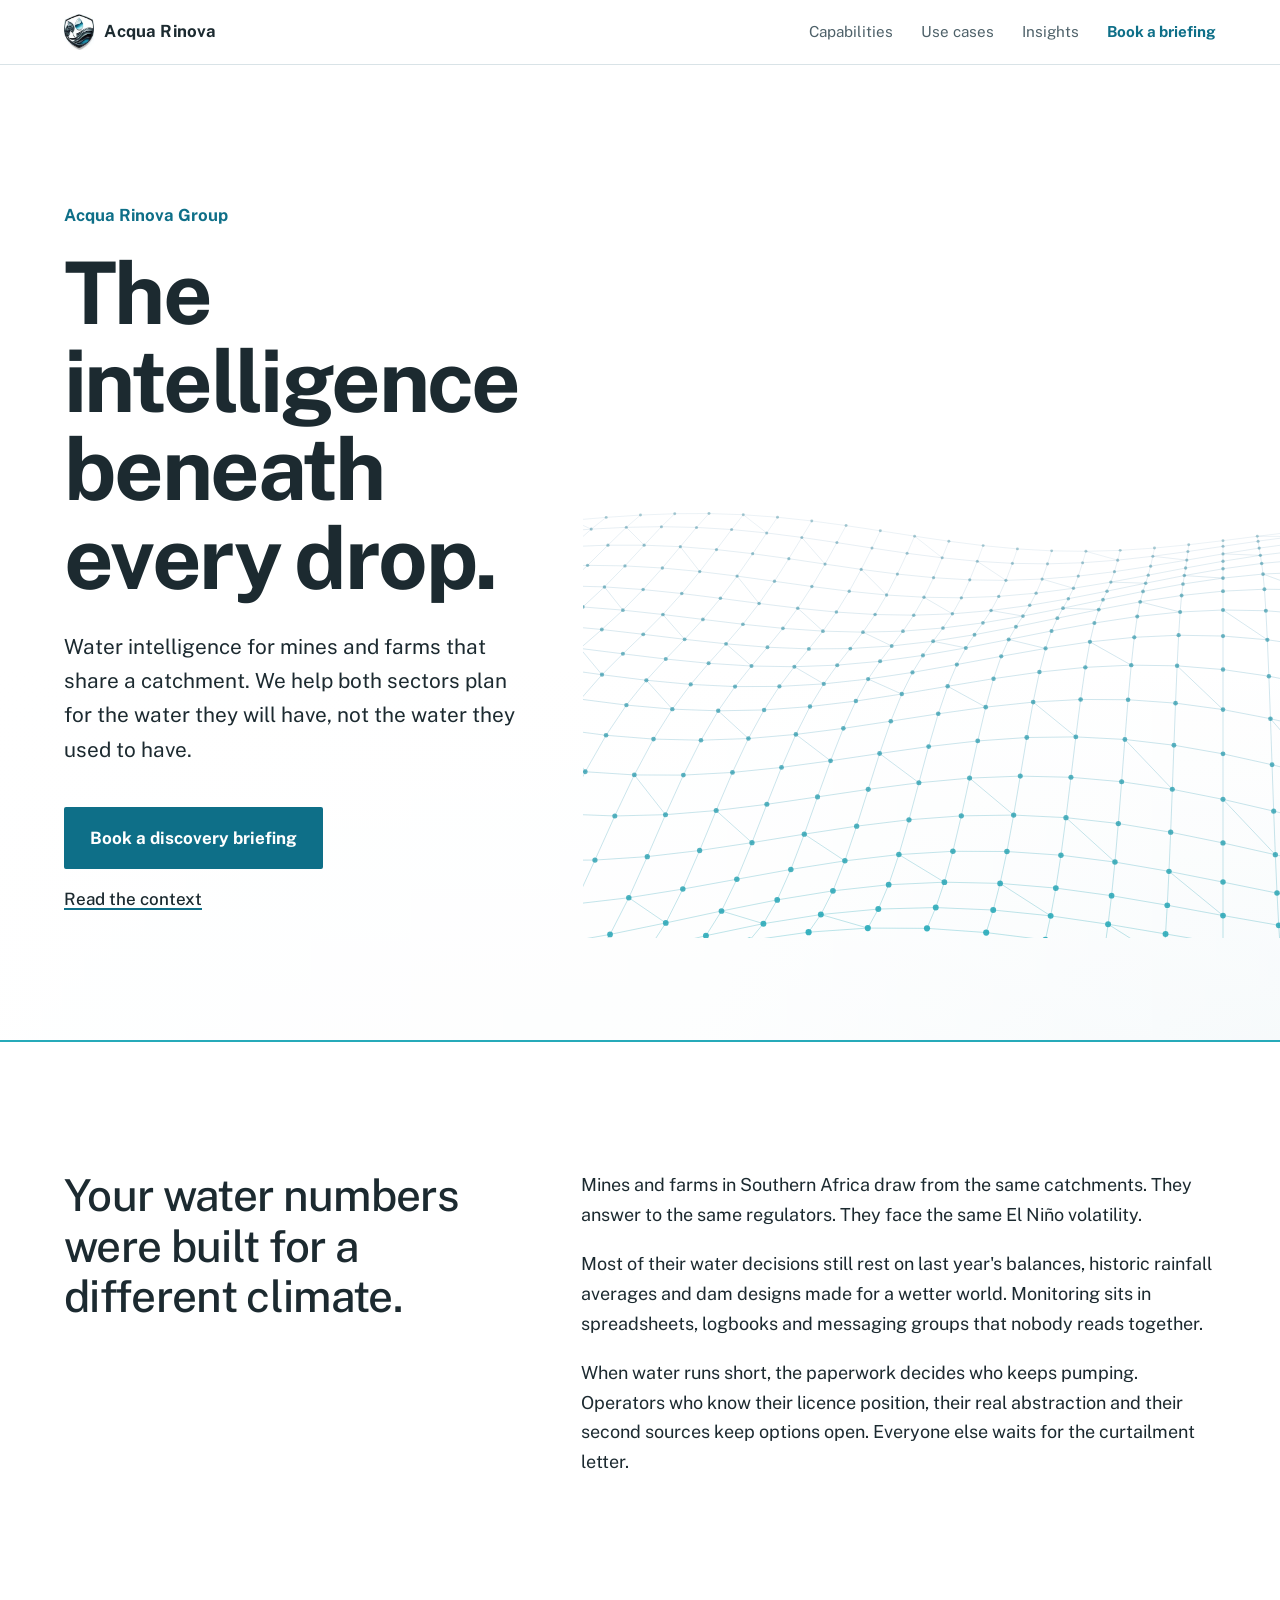
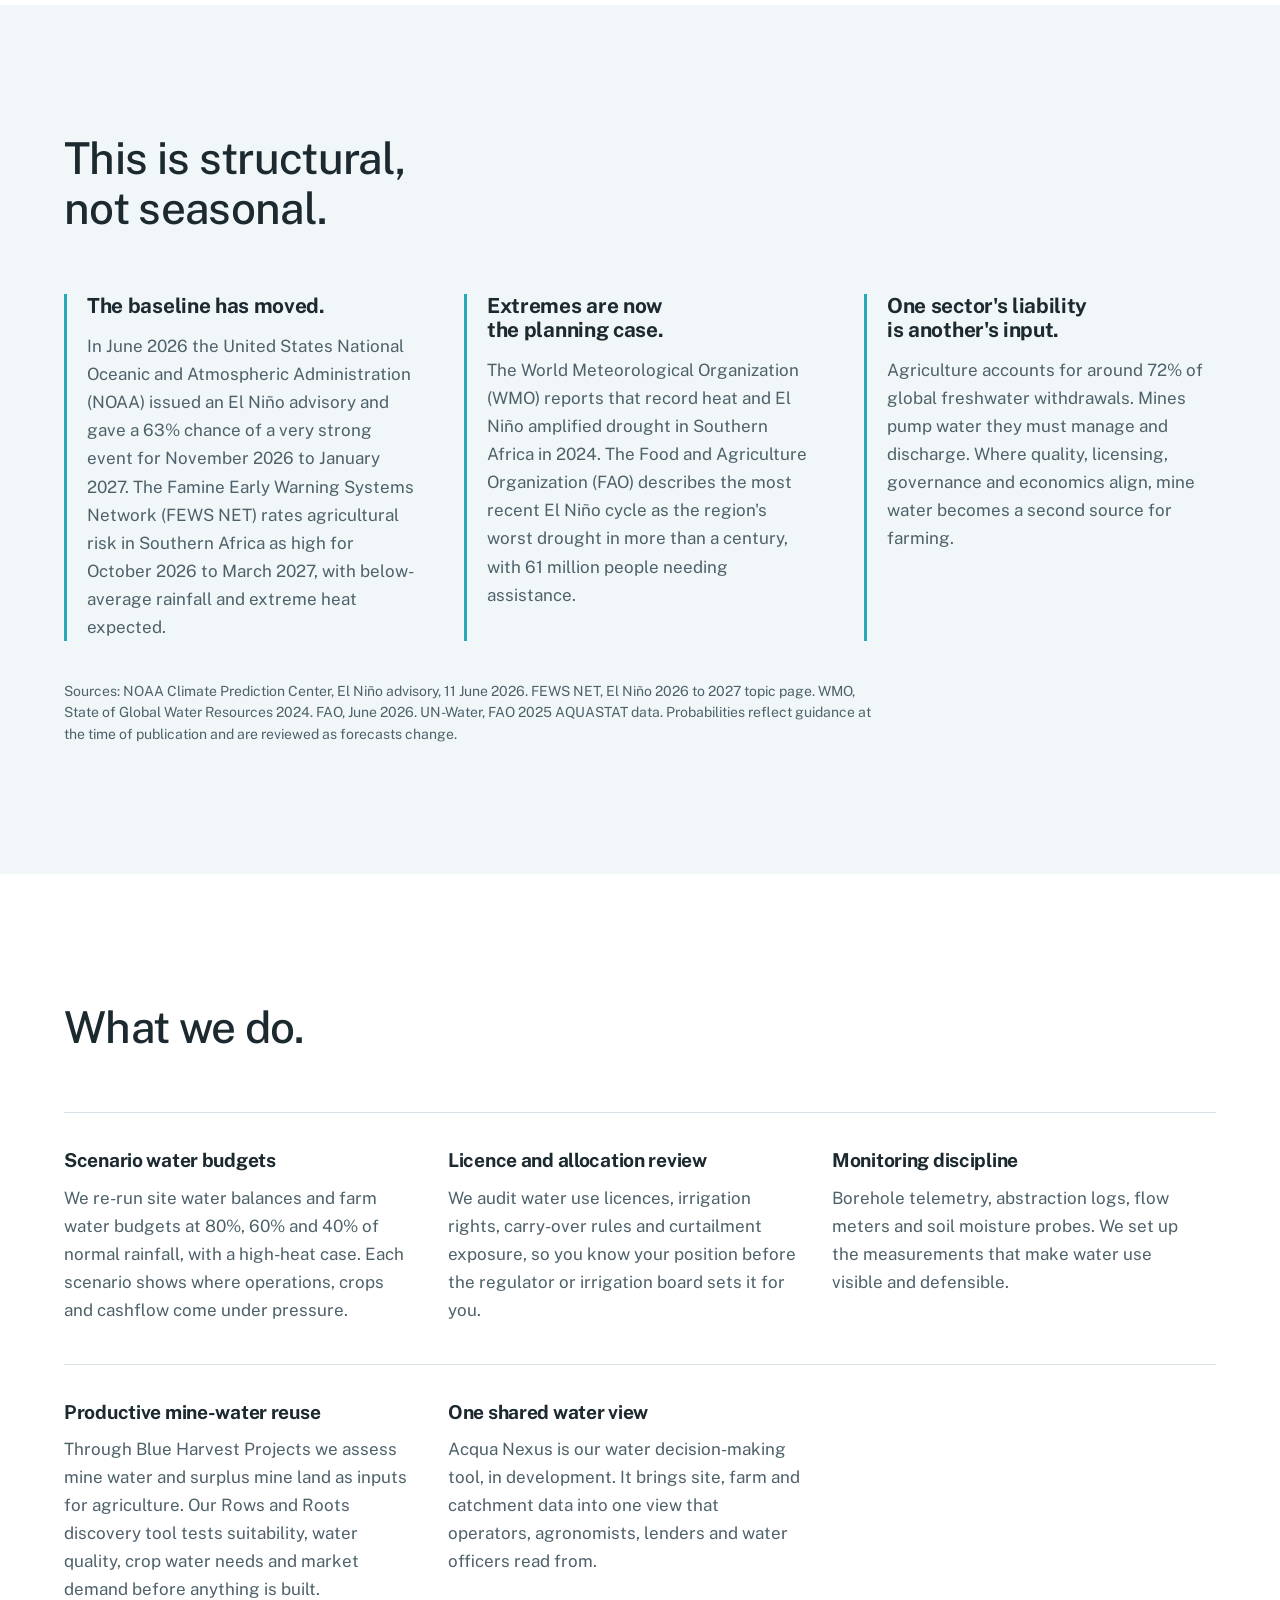
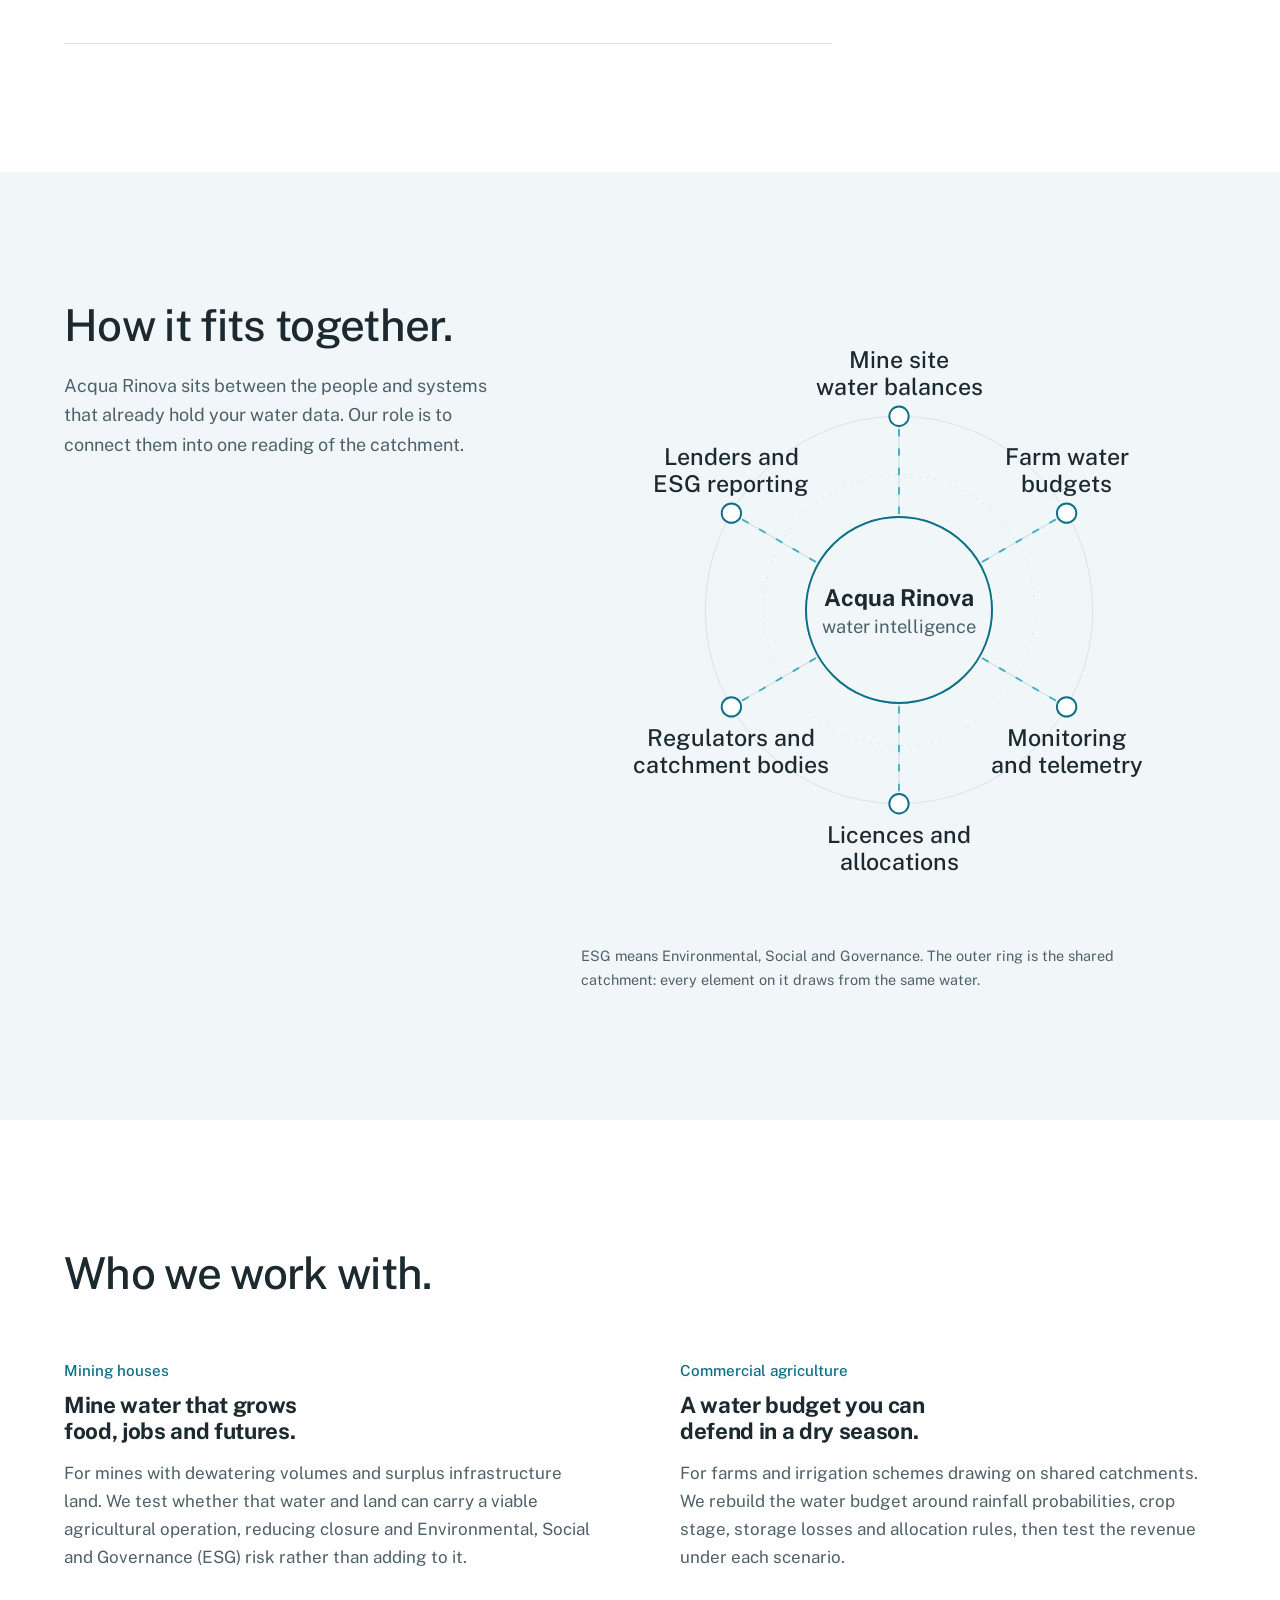
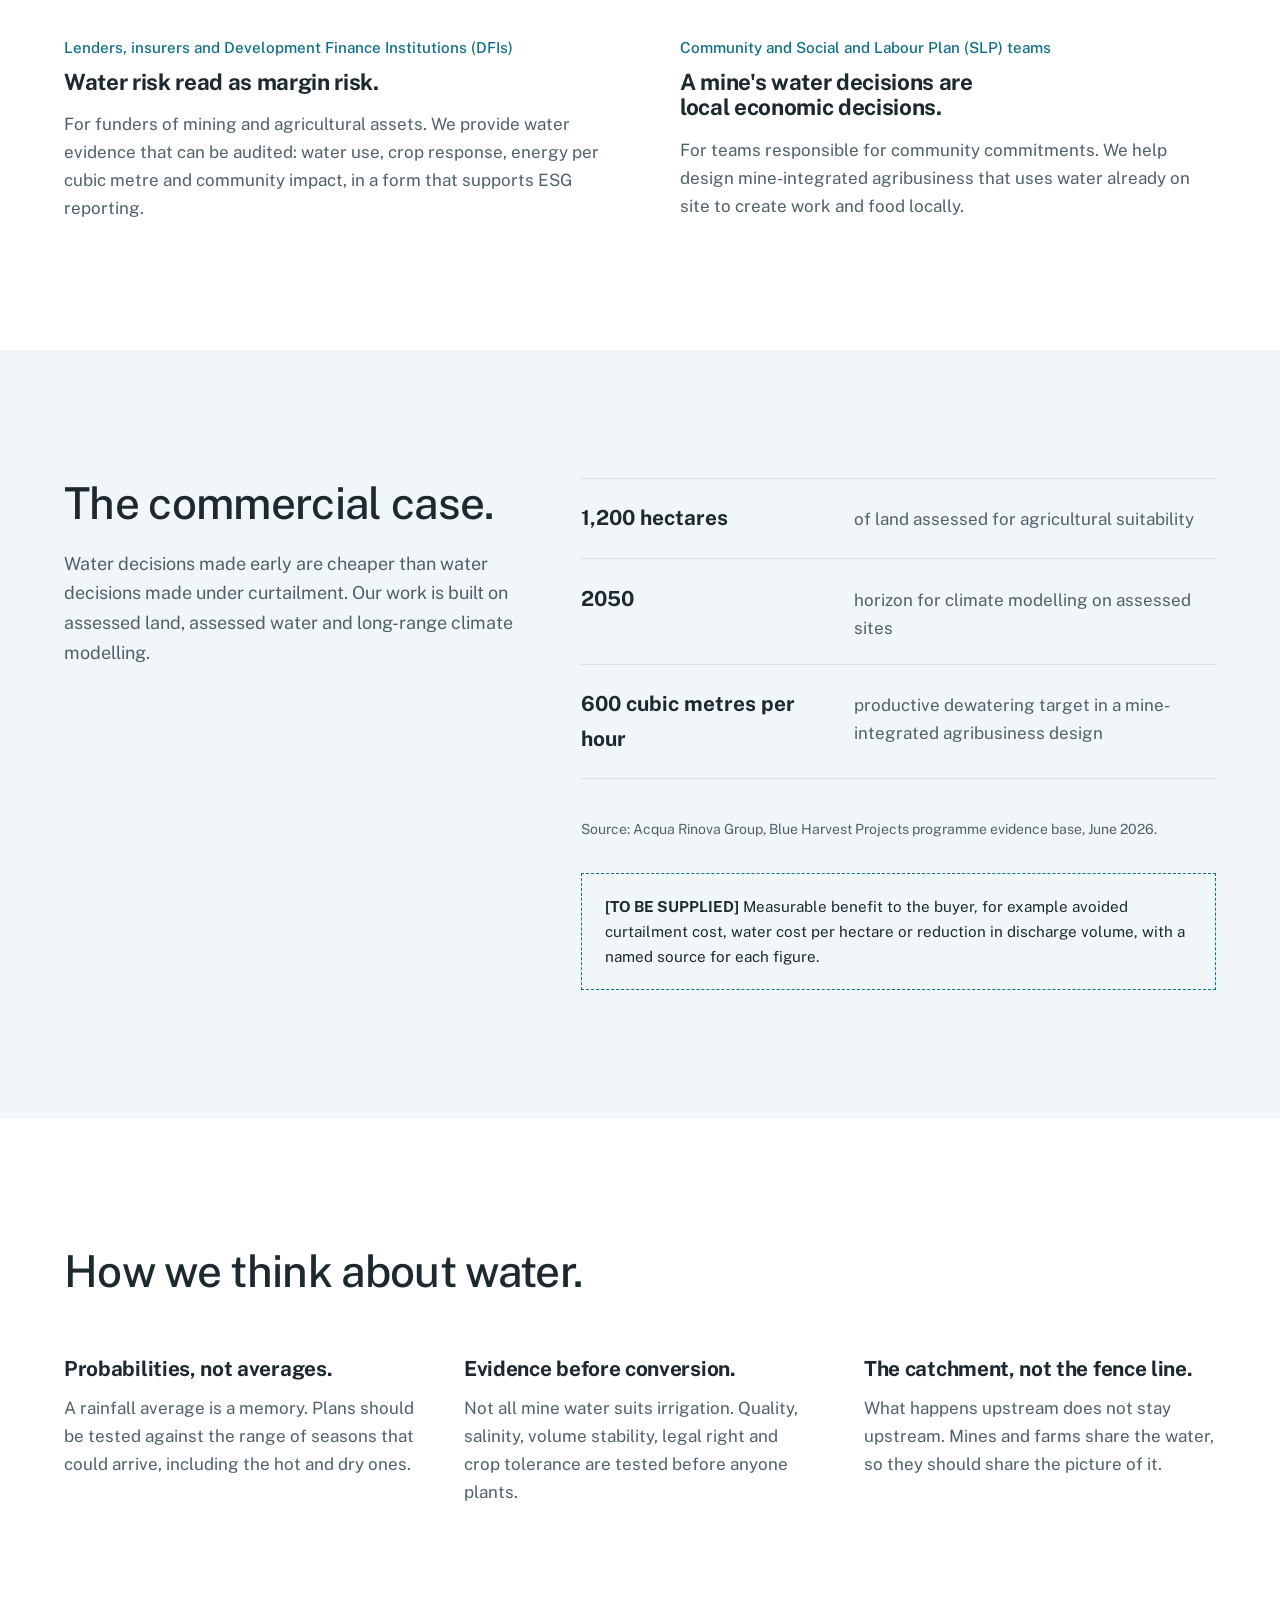
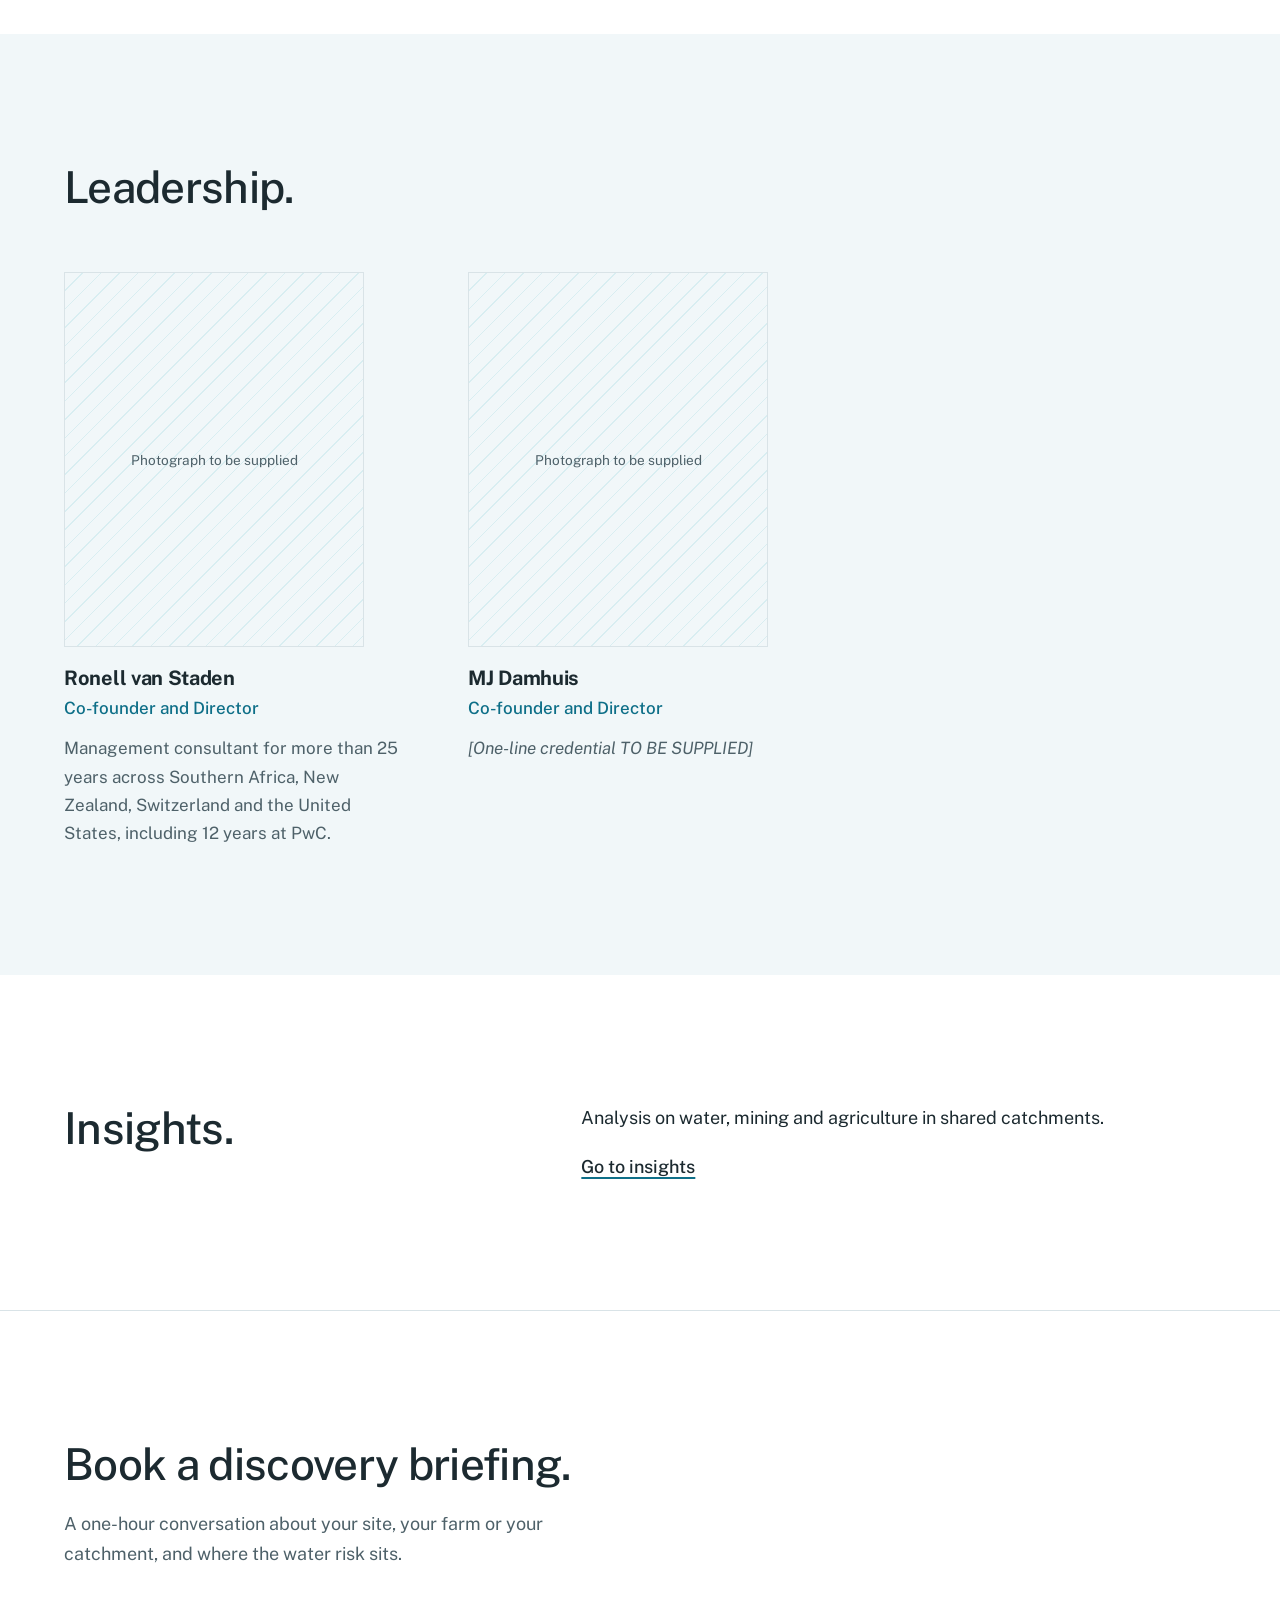
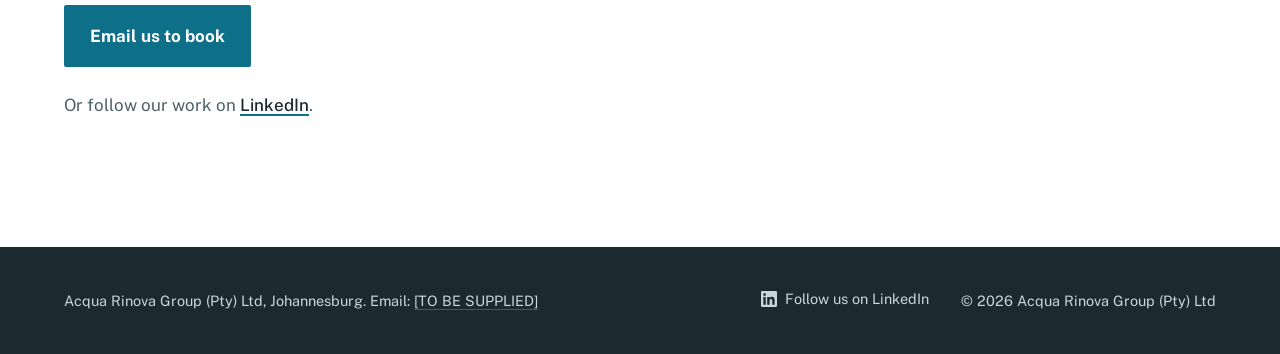
==== index.html @ 7c5fd65a "Replace logo image with hero wave canvas" ====
<!DOCTYPE html>
<html lang="en-ZA">
<head>
  <meta charset="utf-8">
  <meta name="viewport" content="width=device-width, initial-scale=1">
  <title>Acqua Rinova Group | Water intelligence for mines and farms</title>
  <meta name="description" content="Acqua Rinova Group is a water-first company in Johannesburg. We help mines and farms that share a catchment plan their water under changing climate conditions, and turn mine water into a productive input for agriculture.">
  <link rel="canonical" href="https://arinova.co.za/">
  <meta name="theme-color" content="#FFFFFF">

  <!-- Open Graph -->
  <meta property="og:type" content="website">
  <meta property="og:site_name" content="Acqua Rinova Group">
  <meta property="og:locale" content="en_ZA">
  <meta property="og:url" content="https://arinova.co.za/">
  <meta property="og:title" content="Acqua Rinova Group | Water intelligence for mines and farms">
  <meta property="og:description" content="Water intelligence for mines and farms that share a catchment.">
  <meta property="og:image" content="https://arinova.co.za/assets/og-image.png">
  <meta property="og:image:width" content="1200">
  <meta property="og:image:height" content="630">
  <meta property="og:image:alt" content="Acqua Rinova Group. The intelligence beneath every drop.">

  <!-- Twitter / X -->
  <meta name="twitter:card" content="summary_large_image">
  <meta name="twitter:title" content="Acqua Rinova Group | Water intelligence for mines and farms">
  <meta name="twitter:description" content="Water intelligence for mines and farms that share a catchment.">
  <meta name="twitter:image" content="https://arinova.co.za/assets/og-image.png">
  <meta name="twitter:image:alt" content="Acqua Rinova Group. The intelligence beneath every drop.">

  <!-- Favicons -->
  <link rel="icon" href="/favicon.ico" sizes="48x48">
  <link rel="icon" href="/favicon.svg" type="image/svg+xml">
  <link rel="icon" href="/favicon-32x32.png" type="image/png" sizes="32x32">
  <link rel="icon" href="/favicon-16x16.png" type="image/png" sizes="16x16">
  <link rel="apple-touch-icon" href="/apple-touch-icon.png" sizes="180x180">
  <link rel="manifest" href="/site.webmanifest">

  <link rel="preconnect" href="https://fonts.googleapis.com">
  <link rel="preconnect" href="https://fonts.gstatic.com" crossorigin>
  <link rel="stylesheet" href="https://fonts.googleapis.com/css2?family=Public+Sans:wght@400;500;700&display=swap">
  <link rel="stylesheet" href="/styles.css">

  <script type="application/ld+json">
  {
    "@context": "https://schema.org",
    "@graph": [
      {
        "@type": "Organization",
        "@id": "https://arinova.co.za/#organization",
        "name": "Acqua Rinova Group",
        "legalName": "Acqua Rinova Group (Pty) Ltd",
        "url": "https://arinova.co.za/",
        "logo": "https://arinova.co.za/icon-512.png",
        "slogan": "The intelligence beneath every drop",
        "description": "A water-first company that helps mines and farms sharing a catchment plan their water under changing climate conditions, and turns mine water into a productive input for agriculture.",
        "foundingDate": "2026",
        "address": {
          "@type": "PostalAddress",
          "addressLocality": "Johannesburg",
          "addressCountry": "ZA"
        },
        "sameAs": ["https://www.linkedin.com/company/acqua-rinova-group/"],
        "areaServed": "Southern Africa",
        "knowsAbout": ["Water resource management", "Mine water reuse", "Irrigation planning", "Catchment management", "El Niño drought preparedness"],
        "founder": [
          { "@type": "Person", "name": "Ronell van Staden", "jobTitle": "Co-founder and Director" },
          { "@type": "Person", "name": "MJ Damhuis", "jobTitle": "Co-founder and Director" }
        ],
        "brand": [
          { "@type": "Brand", "name": "Acqua Nexus" },
          { "@type": "Brand", "name": "Blue Harvest Projects" },
          { "@type": "Brand", "name": "Rows and Roots" }
        ]
      },
      {
        "@type": "WebSite",
        "@id": "https://arinova.co.za/#website",
        "url": "https://arinova.co.za/",
        "name": "Acqua Rinova Group",
        "inLanguage": "en-ZA",
        "publisher": { "@id": "https://arinova.co.za/#organization" }
      }
    ]
  }
  </script>
</head>
<body>
  <a class="skip-link" href="#main">Skip to content</a>

  <header class="site-header">
    <div class="wrap header-inner">
      <a class="wordmark" href="/" aria-label="Acqua Rinova Group, home"><img src="/assets/logo-mark-96.webp" alt="" width="30" height="37">Acqua Rinova</a>
      <nav aria-label="Primary">
        <ul class="nav-list">
          <li><a href="#capabilities">Capabilities</a></li>
          <li><a href="#use-cases">Use cases</a></li>
          <li><a href="/blog/">Insights</a></li>
          <li><a class="nav-cta" href="#contact">Book a briefing</a></li>
        </ul>
      </nav>
    </div>
  </header>

  <main id="main">

    <!-- HERO
         To add a photograph, set --hero-image in styles.css, e.g.
         --hero-image: url("/assets/hero.jpg");
         The gradient overlay keeps the text readable over any image. -->
    <section class="hero" aria-labelledby="hero-title">
      <div class="wrap hero-inner">
        <p class="hero-company">Acqua Rinova Group</p>
        <h1 id="hero-title">The intelligence beneath every drop.</h1>
        <p class="hero-sub">Water intelligence for mines and farms that share a catchment. We help both sectors plan for the water they will have, not the water they used to have.</p>
        <div class="hero-actions">
          <a class="button" href="#contact">Book a discovery briefing</a>
          <a class="text-link" href="#market">Read the context</a>
        </div>
      </div>
      <canvas class="hero-wave" aria-hidden="true"></canvas>
      <div class="waterline" aria-hidden="true"></div>
    </section>

    <!-- MARKET CONTEXT -->
    <section id="market" class="section" aria-labelledby="market-title">
      <div class="wrap split">
        <h2 id="market-title">Your water numbers were built for a different climate.</h2>
        <div class="prose">
          <p>Mines and farms in Southern Africa draw from the same catchments. They answer to the same regulators. They face the same El Niño volatility.</p>
          <p>Most of their water decisions still rest on last year's balances, historic rainfall averages and dam designs made for a wetter world. Monitoring sits in spreadsheets, logbooks and messaging groups that nobody reads together.</p>
          <p>When water runs short, the paperwork decides who keeps pumping. Operators who know their licence position, their real abstraction and their second sources keep options open. Everyone else waits for the curtailment letter.</p>
        </div>
      </div>
    </section>

    <!-- THESIS -->
    <section id="thesis" class="section section-alt" aria-labelledby="thesis-title">
      <div class="wrap">
        <h2 id="thesis-title" class="section-title">This is structural, not seasonal.</h2>
        <div class="thesis-grid">
          <article class="thesis-block">
            <h3>The baseline has moved.</h3>
            <p>In June 2026 the United States National Oceanic and Atmospheric Administration (NOAA) issued an El Niño advisory and gave a 63% chance of a very strong event for November 2026 to January 2027. The Famine Early Warning Systems Network (FEWS NET) rates agricultural risk in Southern Africa as high for October 2026 to March 2027, with below-average rainfall and extreme heat expected.</p>
          </article>
          <article class="thesis-block">
            <h3>Extremes are now the planning case.</h3>
            <p>The World Meteorological Organization (WMO) reports that record heat and El Niño amplified drought in Southern Africa in 2024. The Food and Agriculture Organization (FAO) describes the most recent El Niño cycle as the region's worst drought in more than a century, with 61 million people needing assistance.</p>
          </article>
          <article class="thesis-block">
            <h3>One sector's liability is another's input.</h3>
            <p>Agriculture accounts for around 72% of global freshwater withdrawals. Mines pump water they must manage and discharge. Where quality, licensing, governance and economics align, mine water becomes a second source for farming.</p>
          </article>
        </div>
        <p class="source-note">Sources: NOAA Climate Prediction Center, El Niño advisory, 11 June 2026. FEWS NET, El Niño 2026 to 2027 topic page. WMO, State of Global Water Resources 2024. FAO, June 2026. UN-Water, FAO 2025 AQUASTAT data. Probabilities reflect guidance at the time of publication and are reviewed as forecasts change.</p>
      </div>
    </section>

    <!-- CAPABILITIES -->
    <section id="capabilities" class="section" aria-labelledby="capabilities-title">
      <div class="wrap">
        <h2 id="capabilities-title" class="section-title">What we do.</h2>
        <ul class="capability-grid">
          <li class="capability">
            <h3>Scenario water budgets</h3>
            <p>We re-run site water balances and farm water budgets at 80%, 60% and 40% of normal rainfall, with a high-heat case. Each scenario shows where operations, crops and cashflow come under pressure.</p>
          </li>
          <li class="capability">
            <h3>Licence and allocation review</h3>
            <p>We audit water use licences, irrigation rights, carry-over rules and curtailment exposure, so you know your position before the regulator or irrigation board sets it for you.</p>
          </li>
          <li class="capability">
            <h3>Monitoring discipline</h3>
            <p>Borehole telemetry, abstraction logs, flow meters and soil moisture probes. We set up the measurements that make water use visible and defensible.</p>
          </li>
          <li class="capability">
            <h3>Productive mine-water reuse</h3>
            <p>Through Blue Harvest Projects we assess mine water and surplus mine land as inputs for agriculture. Our Rows and Roots discovery tool tests suitability, water quality, crop water needs and market demand before anything is built.</p>
          </li>
          <li class="capability">
            <h3>One shared water view</h3>
            <p>Acqua Nexus is our water decision-making tool, in development. It brings site, farm and catchment data into one view that operators, agronomists, lenders and water officers read from.</p>
          </li>
        </ul>
      </div>
    </section>

    <!-- OPERATING MODEL DIAGRAM -->
    <section id="operating-model" class="section section-alt" aria-labelledby="model-title">
      <div class="wrap split">
        <div>
          <h2 id="model-title">How it fits together.</h2>
          <p class="prose-lead">Acqua Rinova sits between the people and systems that already hold your water data. Our role is to connect them into one reading of the catchment.</p>
        </div>
        <figure class="diagram">
          <svg viewBox="0 0 640 640" role="img" aria-labelledby="diagram-title diagram-desc" class="hub-diagram">
            <title id="diagram-title">Acqua Rinova operating model</title>
            <desc id="diagram-desc">A hub-and-spoke diagram. Acqua Rinova water intelligence sits at the centre. Six connected elements surround it: mine site water balances, farm water budgets, monitoring and telemetry, licences and allocations, regulators and catchment bodies, and lenders and Environmental, Social and Governance reporting.</desc>

            <!-- the shared catchment -->
            <circle class="ring" cx="320" cy="320" r="200"/>
            <circle class="ring ring-inner" cx="320" cy="320" r="140"/>

            <g class="spokes">
              <line class="spoke" x1="320" y1="320" x2="320" y2="120"/>
              <line class="spoke" x1="320" y1="320" x2="493" y2="220"/>
              <line class="spoke" x1="320" y1="320" x2="493" y2="420"/>
              <line class="spoke" x1="320" y1="320" x2="320" y2="520"/>
              <line class="spoke" x1="320" y1="320" x2="147" y2="420"/>
              <line class="spoke" x1="320" y1="320" x2="147" y2="220"/>
              <line class="flow" x1="320" y1="320" x2="320" y2="120"/>
              <line class="flow" x1="320" y1="320" x2="493" y2="220"/>
              <line class="flow" x1="320" y1="320" x2="493" y2="420"/>
              <line class="flow" x1="320" y1="320" x2="320" y2="520"/>
              <line class="flow" x1="320" y1="320" x2="147" y2="420"/>
              <line class="flow" x1="320" y1="320" x2="147" y2="220"/>
            </g>

            <g class="node"><circle cx="320" cy="120" r="10"/><text x="320" y="70" text-anchor="middle">Mine site</text><text x="320" y="98" text-anchor="middle">water balances</text></g>
            <g class="node"><circle cx="493" cy="220" r="10"/><text x="493" y="170" text-anchor="middle">Farm water</text><text x="493" y="198" text-anchor="middle">budgets</text></g>
            <g class="node"><circle cx="493" cy="420" r="10"/><text x="493" y="460" text-anchor="middle">Monitoring</text><text x="493" y="488" text-anchor="middle">and telemetry</text></g>
            <g class="node"><circle cx="320" cy="520" r="10"/><text x="320" y="560" text-anchor="middle">Licences and</text><text x="320" y="588" text-anchor="middle">allocations</text></g>
            <g class="node"><circle cx="147" cy="420" r="10"/><text x="147" y="460" text-anchor="middle">Regulators and</text><text x="147" y="488" text-anchor="middle">catchment bodies</text></g>
            <g class="node"><circle cx="147" cy="220" r="10"/><text x="147" y="170" text-anchor="middle">Lenders and</text><text x="147" y="198" text-anchor="middle">ESG reporting</text></g>

            <g class="hub">
              <circle class="hub-pulse" cx="320" cy="320" r="96"/>
              <circle class="hub-core" cx="320" cy="320" r="96"/>
              <text x="320" y="316" text-anchor="middle" class="hub-text">Acqua Rinova</text>
              <text x="320" y="344" text-anchor="middle" class="hub-text-sub">water intelligence</text>
            </g>
          </svg>
          <figcaption>ESG means Environmental, Social and Governance. The outer ring is the shared catchment: every element on it draws from the same water.</figcaption>
        </figure>
      </div>
    </section>

    <!-- USE CASES -->
    <section id="use-cases" class="section" aria-labelledby="use-cases-title">
      <div class="wrap">
        <h2 id="use-cases-title" class="section-title">Who we work with.</h2>
        <div class="use-cases">
          <article class="use-case">
            <p class="buyer">Mining houses</p>
            <h3>Mine water that grows food, jobs and futures.</h3>
            <p>For mines with dewatering volumes and surplus infrastructure land. We test whether that water and land can carry a viable agricultural operation, reducing closure and Environmental, Social and Governance (ESG) risk rather than adding to it.</p>
          </article>
          <article class="use-case">
            <p class="buyer">Commercial agriculture</p>
            <h3>A water budget you can defend in a dry season.</h3>
            <p>For farms and irrigation schemes drawing on shared catchments. We rebuild the water budget around rainfall probabilities, crop stage, storage losses and allocation rules, then test the revenue under each scenario.</p>
          </article>
          <article class="use-case">
            <p class="buyer">Lenders, insurers and Development Finance Institutions (DFIs)</p>
            <h3>Water risk read as margin risk.</h3>
            <p>For funders of mining and agricultural assets. We provide water evidence that can be audited: water use, crop response, energy per cubic metre and community impact, in a form that supports ESG reporting.</p>
          </article>
          <article class="use-case">
            <p class="buyer">Community and Social and Labour Plan (SLP) teams</p>
            <h3>A mine's water decisions are local economic decisions.</h3>
            <p>For teams responsible for community commitments. We help design mine-integrated agribusiness that uses water already on site to create work and food locally.</p>
          </article>
        </div>
      </div>
    </section>

    <!-- COMMERCIAL CASE -->
    <section id="commercial-case" class="section section-alt" aria-labelledby="commercial-title">
      <div class="wrap split">
        <div>
          <h2 id="commercial-title">The commercial case.</h2>
          <p class="prose-lead">Water decisions made early are cheaper than water decisions made under curtailment. Our work is built on assessed land, assessed water and long-range climate modelling.</p>
        </div>
        <div>
          <dl class="evidence">
            <div class="evidence-item">
              <dt>1,200 hectares</dt>
              <dd>of land assessed for agricultural suitability</dd>
            </div>
            <div class="evidence-item">
              <dt>2050</dt>
              <dd>horizon for climate modelling on assessed sites</dd>
            </div>
            <div class="evidence-item">
              <dt>600 cubic metres per hour</dt>
              <dd>productive dewatering target in a mine-integrated agribusiness design</dd>
            </div>
          </dl>
          <p class="source-note">Source: Acqua Rinova Group, Blue Harvest Projects programme evidence base, June 2026.</p>
          <div class="placeholder" role="note">
            <p><strong>[TO BE SUPPLIED]</strong> Measurable benefit to the buyer, for example avoided curtailment cost, water cost per hectare or reduction in discharge volume, with a named source for each figure.</p>
          </div>
        </div>
      </div>
    </section>

    <!-- DESIGN PHILOSOPHY -->
    <section id="principles" class="section" aria-labelledby="principles-title">
      <div class="wrap">
        <h2 id="principles-title" class="section-title">How we think about water.</h2>
        <div class="principles">
          <article class="principle">
            <h3>Probabilities, not averages.</h3>
            <p>A rainfall average is a memory. Plans should be tested against the range of seasons that could arrive, including the hot and dry ones.</p>
          </article>
          <article class="principle">
            <h3>Evidence before conversion.</h3>
            <p>Not all mine water suits irrigation. Quality, salinity, volume stability, legal right and crop tolerance are tested before anyone plants.</p>
          </article>
          <article class="principle">
            <h3>The catchment, not the fence line.</h3>
            <p>What happens upstream does not stay upstream. Mines and farms share the water, so they should share the picture of it.</p>
          </article>
        </div>
      </div>
    </section>

    <!-- LEADERSHIP -->
    <section id="leadership" class="section section-alt" aria-labelledby="leadership-title">
      <div class="wrap">
        <h2 id="leadership-title" class="section-title">Leadership.</h2>
        <div class="leaders">
          <article class="leader">
            <div class="leader-photo" role="img" aria-label="Photograph of Ronell van Staden, to be supplied"></div>
            <h3>Ronell van Staden</h3>
            <p class="leader-title">Co-founder and Director</p>
            <p>Management consultant for more than 25 years across Southern Africa, New Zealand, Switzerland and the United States, including 12 years at PwC.</p>
          </article>
          <article class="leader">
            <div class="leader-photo" role="img" aria-label="Photograph of MJ Damhuis, to be supplied"></div>
            <h3>MJ Damhuis</h3>
            <p class="leader-title">Co-founder and Director</p>
            <p class="placeholder-inline">[One-line credential TO BE SUPPLIED]</p>
          </article>
        </div>
      </div>
    </section>

    <!-- INSIGHTS -->
    <section id="insights" class="section" aria-labelledby="insights-title">
      <div class="wrap split">
        <h2 id="insights-title">Insights.</h2>
        <div class="prose">
          <p>Analysis on water, mining and agriculture in shared catchments.</p>
          <p><a class="text-link" href="/blog/">Go to insights</a></p>
        </div>
      </div>
    </section>

    <!-- CONTACT -->
    <section id="contact" class="section contact" aria-labelledby="contact-title">
      <div class="wrap">
        <h2 id="contact-title" class="section-title">Book a discovery briefing.</h2>
        <p class="prose-lead">A one-hour conversation about your site, your farm or your catchment, and where the water risk sits.</p>
        <a class="button" href="mailto:[TO-BE-SUPPLIED]?subject=Discovery%20briefing">Email us to book</a>
        <p class="contact-alt">Or follow our work on <a class="text-link" href="https://www.linkedin.com/company/acqua-rinova-group/" target="_blank" rel="noopener noreferrer">LinkedIn</a>.</p>
      </div>
    </section>

  </main>

  <footer class="site-footer">
    <div class="wrap footer-inner">
      <p>Acqua Rinova Group (Pty) Ltd, Johannesburg. Email: <a href="mailto:[TO-BE-SUPPLIED]">[TO BE SUPPLIED]</a></p>
      <p><a class="social-link" href="https://www.linkedin.com/company/acqua-rinova-group/" target="_blank" rel="noopener noreferrer"><svg class="icon" viewBox="0 0 24 24" width="16" height="16" aria-hidden="true" focusable="false"><path fill="currentColor" d="M20.45 20.45h-3.56v-5.57c0-1.33-.03-3.04-1.85-3.04-1.85 0-2.14 1.45-2.14 2.94v5.67H9.34V9h3.42v1.56h.05c.48-.9 1.64-1.85 3.37-1.85 3.6 0 4.27 2.37 4.27 5.46v6.28zM5.34 7.43a2.06 2.06 0 1 1 0-4.13 2.06 2.06 0 0 1 0 4.13zM7.12 20.45H3.56V9h3.56v11.45zM22.22 0H1.77C.79 0 0 .77 0 1.73v20.54C0 23.23.79 24 1.77 24h20.45c.98 0 1.78-.77 1.78-1.73V1.73C24 .77 23.2 0 22.22 0z"/></svg><span>Follow us on LinkedIn</span></a></p>
      <p>&copy; <span data-year>2026</span> Acqua Rinova Group (Pty) Ltd</p>
    </div>
  </footer>

  <script src="/script.js" defer></script>
  <script src="/hero-wave.js" defer></script>
</body>
</html>
---- styles.css ----
/* Acqua Rinova Group
   Palette taken from the brand marks: a clean white page, slate from the
   shield frame and leaves, deep teal from the water drop, bright aqua from
   the wave in the document header. */

:root {
  --paper: #FFFFFF;        /* page base */
  --mist: #F1F7F9;         /* alternate sections, pale aqua */
  --line: #D9E3E7;         /* rules and borders */
  --text: #1C2A30;         /* slate, 14.8:1 on white */
  --muted: #4E6169;        /* secondary text, 6.5:1 on white */
  --accent: #0E6F88;       /* deep teal from the drop, 5.8:1 on white */
  --accent-deep: #08568C;  /* hover and pressed, 7.7:1 on white */
  --aqua: #26AAB9;         /* bright aqua, decorative only (waterline, flows) */
  --accent-ink: #FFFFFF;   /* text on accent */
  --slate: #1C2A30;        /* footer */
  --slate-text: #C9D6DB;   /* footer text, 10.9:1 on slate */

  /* Drop a photograph in here when available, e.g. url("/assets/hero.jpg") */
  --hero-image: none;

  --font: "Public Sans", "Helvetica Neue", Arial, system-ui, sans-serif;
  --measure: 66ch;
  --gutter: clamp(1.25rem, 5vw, 4rem);
  --section-space: clamp(4.5rem, 10vw, 8.5rem);
}

*,
*::before,
*::after { box-sizing: border-box; }

html {
  -webkit-text-size-adjust: 100%;
  scroll-behavior: smooth;
  scroll-padding-top: 5rem;
}

body {
  margin: 0;
  background: var(--paper);
  color: var(--text);
  font-family: var(--font);
  font-weight: 400;
  font-size: 1.0625rem;
  line-height: 1.65;
  overflow-x: hidden;
}

img, svg { max-width: 100%; height: auto; display: block; }

h1, h2, h3 {
  margin: 0;
  font-weight: 700;
  line-height: 1.15;
  letter-spacing: -0.015em;
  text-wrap: balance;
}

p { margin: 0 0 1.1em; }
p:last-child { margin-bottom: 0; }

a { color: var(--text); text-decoration-color: var(--accent); text-underline-offset: 0.2em; }
a:hover { color: var(--accent-deep); }

:focus-visible {
  outline: 3px solid var(--accent);
  outline-offset: 3px;
  border-radius: 2px;
}

.wrap {
  width: 100%;
  max-width: 1280px;
  margin: 0 auto;
  padding: 0 var(--gutter);
}

.skip-link {
  position: absolute;
  left: 1rem;
  top: -4rem;
  z-index: 100;
  background: var(--accent);
  color: var(--accent-ink);
  padding: 0.6rem 1rem;
  font-weight: 700;
}
.skip-link:focus { top: 1rem; }

/* Header */
.site-header {
  position: sticky;
  top: 0;
  z-index: 50;
  background: rgba(255, 255, 255, 0.96);
  border-bottom: 1px solid var(--line);
}
@supports (backdrop-filter: blur(8px)) {
  .site-header { background: rgba(255, 255, 255, 0.85); backdrop-filter: blur(8px); }
}
.header-inner {
  display: flex;
  align-items: center;
  justify-content: space-between;
  gap: 1rem;
  min-height: 4rem;
}
.wordmark {
  display: inline-flex;
  align-items: center;
  gap: 0.65rem;
  color: var(--text);
  font-weight: 700;
  font-size: 1.05rem;
  letter-spacing: 0.01em;
  text-decoration: none;
  white-space: nowrap;
}
.nav-list {
  display: flex;
  align-items: center;
  gap: 1.75rem;
  margin: 0;
  padding: 0;
  list-style: none;
  font-size: 0.95rem;
}
.nav-list a { text-decoration: none; color: var(--muted); }
.nav-list a:hover { color: var(--text); }
.wordmark img { width: 30px; height: auto; }
.nav-list .nav-cta { color: var(--accent); font-weight: 700; }
.nav-list li:not(:last-child) { display: none; }
@media (min-width: 760px) {
  .nav-list li:not(:last-child) { display: list-item; }
}

/* Hero */
.hero {
  position: relative;
  min-height: min(84vh, 780px);
  display: flex;
  align-items: center;
  padding: clamp(4rem, 10vw, 7rem) 0 clamp(4rem, 9vw, 6.5rem);
  background:
    linear-gradient(90deg, rgba(255, 255, 255, 0.97) 0%, rgba(255, 255, 255, 0.85) 55%, rgba(255, 255, 255, 0.4) 100%),
    var(--hero-image) center / cover no-repeat,
    linear-gradient(180deg, var(--paper) 0%, var(--paper) 62%, var(--mist) 100%);
  isolation: isolate;
  overflow: hidden;
}
.hero-mark {
  position: absolute;
  right: clamp(-6rem, -4vw, -2rem);
  top: 50%;
  width: clamp(16rem, 34vw, 30rem);
  transform: translateY(-50%);
  z-index: -1;
  opacity: 0.16;
  mix-blend-mode: multiply;
}
@media (min-width: 1000px) {
  .hero-mark { right: max(var(--gutter), calc((100% - 1280px) / 2 + var(--gutter))); width: clamp(18rem, 30vw, 26rem); opacity: 1; }
  .hero-inner > * { max-width: 58%; }
}
.hero-inner { max-width: 1280px; }
.hero-company {
  font-weight: 500;
  color: var(--accent);
  font-weight: 700;
  margin-bottom: 1.25rem;
  font-size: 1.05rem;
}
.hero h1 {
  font-size: clamp(2.5rem, 7.2vw, 5.4rem);
  line-height: 1.02;
  letter-spacing: -0.03em;
  max-width: 13ch;
}
.hero-sub {
  margin-top: 1.75rem;
  max-width: 46ch;
  font-size: clamp(1.1rem, 1.8vw, 1.3rem);
  color: var(--text);
}
.hero-actions {
  display: flex;
  flex-wrap: wrap;
  align-items: center;
  gap: 1rem 2rem;
  margin-top: 2.5rem;
}

/* The waterline: a single gauge mark that settles once on load */
.waterline {
  position: absolute;
  left: 0;
  right: 0;
  bottom: 0;
  height: 2px;
  background: var(--aqua);
  transform-origin: left center;
  animation: waterline-fill 1.6s cubic-bezier(.2,.7,.2,1) 0.3s both;
}
@keyframes waterline-fill {
  from { transform: scaleX(0); }
  to   { transform: scaleX(1); }
}

/* Buttons and links */
.button {
  display: inline-block;
  background: var(--accent);
  color: var(--accent-ink);
  font-weight: 700;
  text-decoration: none;
  padding: 0.95rem 1.5rem;
  border-radius: 2px;
  border: 2px solid var(--accent);
}
.button:hover { background: var(--accent-deep); border-color: var(--accent-deep); color: var(--accent-ink); }
.text-link {
  font-weight: 500;
  color: var(--text);
  text-decoration: underline;
  text-decoration-color: var(--accent);
  text-decoration-thickness: 2px;
}

/* Sections */
.section { padding: var(--section-space) 0; }
.section-alt { background: var(--mist); }
.section-title,
.split > h2,
.split > div > h2 {
  font-size: clamp(1.8rem, 3.6vw, 2.75rem);
  font-weight: 500;
  max-width: 22ch;
}
.section-title { margin-bottom: clamp(2.5rem, 5vw, 3.75rem); }

.split {
  display: grid;
  gap: 2rem;
}
@media (min-width: 900px) {
  .split {
    grid-template-columns: 5fr 7fr;
    gap: 4rem;
    align-items: start;
  }
}

.prose { max-width: var(--measure); font-size: 1.125rem; }
.prose-lead {
  max-width: 48ch;
  color: var(--muted);
  font-size: 1.125rem;
  margin-top: 1.25rem;
}

.source-note {
  margin-top: 2.5rem;
  max-width: 90ch;
  font-size: 0.875rem;
  line-height: 1.55;
  color: var(--muted);
}

/* Thesis */
.thesis-grid {
  display: grid;
  gap: 2.5rem;
}
@media (min-width: 900px) {
  .thesis-grid { grid-template-columns: repeat(3, 1fr); gap: 3rem; }
}
.thesis-block {
  border-left: 3px solid var(--aqua);
  padding-left: 1.25rem;
}
.thesis-block h3 { font-size: 1.3rem; margin-bottom: 0.9rem; }
.thesis-block p { color: var(--muted); }

/* Capabilities */
.capability-grid {
  list-style: none;
  margin: 0;
  padding: 0;
  display: grid;
  grid-template-columns: 1fr;
  border-top: 1px solid var(--line);
}
@media (min-width: 700px) {
  .capability-grid { grid-template-columns: repeat(2, 1fr); }
}
@media (min-width: 1100px) {
  .capability-grid { grid-template-columns: repeat(3, 1fr); }
}
.capability {
  padding: 2rem 0 2.25rem;
  border-bottom: 1px solid var(--line);
}
@media (min-width: 700px) {
  .capability { padding: 2.25rem 2rem 2.5rem 0; }
}
.capability h3 { font-size: 1.2rem; margin-bottom: 0.75rem; }
.capability p { color: var(--muted); max-width: 46ch; }

/* Operating model diagram */
.diagram { margin: 0; }
.hub-diagram {
  width: 100%;
  max-width: 620px;
  margin: 0 auto;
}
.hub-diagram .ring {
  fill: none;
  stroke: var(--line);
  stroke-width: 1;
}
.hub-diagram .ring-inner { stroke-dasharray: 2 6; }
.hub-diagram .spoke { stroke: var(--line); stroke-width: 1.5; }
.hub-diagram .flow {
  stroke: var(--aqua);
  stroke-width: 2;
  stroke-dasharray: 6 14;
  stroke-linecap: round;
  animation: flow 3.2s linear infinite;
  opacity: 0.85;
}
.hub-diagram .flow:nth-child(8)  { animation-delay: -0.5s; }
.hub-diagram .flow:nth-child(9)  { animation-delay: -1.0s; }
.hub-diagram .flow:nth-child(10) { animation-delay: -1.5s; }
.hub-diagram .flow:nth-child(11) { animation-delay: -2.0s; }
.hub-diagram .flow:nth-child(12) { animation-delay: -2.5s; }
@keyframes flow {
  from { stroke-dashoffset: 0; }
  to   { stroke-dashoffset: -40; }
}
.hub-diagram .node circle { fill: var(--paper); stroke: var(--accent); stroke-width: 2; }
.hub-diagram text {
  fill: var(--text);
  font-family: var(--font);
  font-size: 24px;
  font-weight: 500;
}
.hub-diagram .hub-core { fill: var(--mist); stroke: var(--accent); stroke-width: 2; }
.hub-diagram .hub-pulse {
  fill: none;
  stroke: var(--aqua);
  stroke-width: 1.5;
  transform-origin: 320px 320px;
  animation: pulse 3.2s ease-out infinite;
}
@keyframes pulse {
  0%   { transform: scale(1);    opacity: 0.6; }
  100% { transform: scale(1.45); opacity: 0; }
}
.hub-diagram .hub-text { font-size: 24px; font-weight: 700; }
.hub-diagram .hub-text-sub { font-size: 19px; font-weight: 400; fill: var(--muted); }
.diagram figcaption {
  margin-top: 1.5rem;
  font-size: 0.9rem;
  color: var(--muted);
  max-width: 60ch;
}

/* Use cases */
.use-cases {
  display: grid;
  gap: 3rem;
}
@media (min-width: 900px) {
  .use-cases { grid-template-columns: repeat(2, 1fr); gap: 4rem 5rem; }
}
.use-case .buyer {
  color: var(--accent);
  font-weight: 500;
  font-size: 0.95rem;
  margin-bottom: 0.6rem;
}
.use-case h3 { font-size: 1.4rem; margin-bottom: 0.9rem; max-width: 26ch; }
.use-case p:last-child { color: var(--muted); max-width: 54ch; }

/* Commercial case */
.evidence { margin: 0; display: grid; gap: 0; border-top: 1px solid var(--line); }
.evidence-item {
  display: grid;
  gap: 0.25rem;
  padding: 1.4rem 0;
  border-bottom: 1px solid var(--line);
}
@media (min-width: 600px) {
  .evidence-item { grid-template-columns: minmax(12rem, 2fr) 3fr; gap: 2rem; align-items: baseline; }
}
.evidence dt { font-weight: 700; font-size: 1.3rem; }
.evidence dd { margin: 0; color: var(--muted); }
.placeholder {
  margin-top: 2rem;
  padding: 1.25rem 1.4rem;
  border: 1px dashed var(--accent);
  color: var(--text);
  font-size: 0.95rem;
}
.placeholder-inline { color: var(--accent); font-style: italic; }

/* Principles */
.principles {
  display: grid;
  gap: 2.5rem;
}
@media (min-width: 900px) {
  .principles { grid-template-columns: repeat(3, 1fr); gap: 3rem; }
}
.principle h3 { font-size: 1.3rem; margin-bottom: 0.8rem; }
.principle p { color: var(--muted); }

/* Leadership */
.leaders {
  display: grid;
  gap: 3rem;
  grid-template-columns: 1fr;
}
@media (min-width: 640px) {
  .leaders { grid-template-columns: repeat(2, minmax(0, 340px)); gap: 4rem; }
}
.leader-photo {
  aspect-ratio: 4 / 5;
  max-width: 300px;
  background:
    repeating-linear-gradient(135deg, transparent 0 12px, rgba(38, 170, 185, 0.12) 12px 13px),
    var(--mist);
  border: 1px solid var(--line);
  margin-bottom: 1.25rem;
  display: grid;
  place-items: center;
}
.leader-photo::after {
  content: "Photograph to be supplied";
  color: var(--muted);
  font-size: 0.85rem;
}
.leader h3 { font-size: 1.25rem; }
.leader-title { color: var(--accent); font-weight: 500; margin: 0.25rem 0 0.75rem; }
.leader p:last-child { color: var(--muted); }

/* Contact */
.contact { border-top: 1px solid var(--line); }
.contact .section-title { margin-bottom: 0; }
.contact .prose-lead { margin: 1.25rem 0 2.25rem; }

/* Footer */
.site-footer {
  background: var(--slate);
  padding: 2.5rem 0;
  font-size: 0.9rem;
  color: var(--slate-text);
}
.footer-inner { display: grid; gap: 0.5rem; }
@media (min-width: 760px) {
  .footer-inner { grid-template-columns: 1fr auto auto; column-gap: 2rem; align-items: center; }
}
.site-footer p { margin: 0; }
.site-footer a { color: var(--slate-text); overflow-wrap: anywhere; }
.social-link { display: inline-flex; align-items: center; gap: 0.5rem; text-decoration: none; }
.site-footer a:hover, .social-link:hover, .social-link:focus-visible { color: #FFFFFF; }
.site-footer :focus-visible { outline-color: var(--aqua); }
.social-link .icon { flex: none; }
.contact-alt { margin: 1.5rem 0 0; color: var(--muted); }

/* Blog */
.page-head { padding: clamp(5rem, 10vw, 7rem) 0 clamp(2.5rem, 5vw, 4rem); border-bottom: 1px solid var(--line); }
.page-head h1 { font-size: clamp(2.2rem, 5vw, 3.6rem); max-width: 20ch; }
.page-head p { color: var(--muted); margin-top: 1rem; max-width: 52ch; }
.post-list { list-style: none; margin: 0; padding: 0; }
.post-list:empty { display: none; }
.empty-state { color: var(--muted); max-width: 52ch; }
.post-meta { color: var(--muted); font-size: 0.95rem; margin-top: 1rem; }
.article-body { max-width: var(--measure); font-size: 1.125rem; }
.article-body h2 { font-size: 1.6rem; font-weight: 500; margin: 2.5rem 0 1rem; }

/* Reduced motion */
@media (prefers-reduced-motion: reduce) {
  html { scroll-behavior: auto; }
  .waterline,
  .hub-diagram .flow,
  .hub-diagram .hub-pulse { animation: none; }
  .hub-diagram .hub-pulse { opacity: 0; }
}

/* Diagram plays only while visible (set by script.js) */
.hub-diagram .flow,
.hub-diagram .hub-pulse { animation-play-state: var(--play, running); }

/* Larger diagram labels on narrow screens */
@media (max-width: 600px) {
  .hub-diagram text { font-size: 27px; }
  .hub-diagram .hub-text { font-size: 26px; }
  .hub-diagram .hub-text-sub { font-size: 20px; }
}
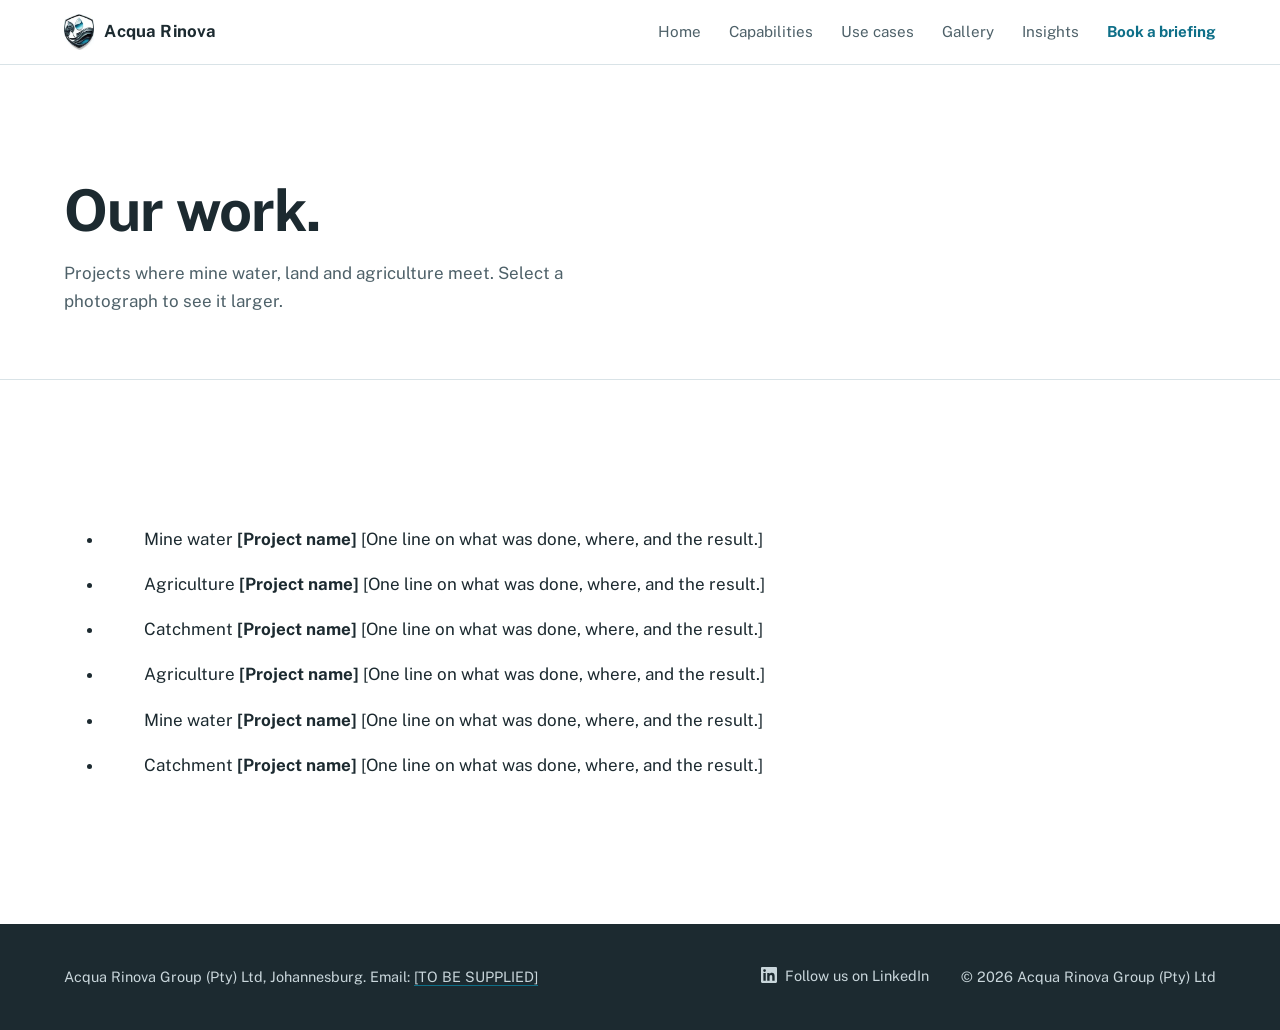
==== commit 3fb3cdd1: "Update index.html for gallery page enhancements" ====
--- a/index.html
+++ b/index.html
@@ -3,360 +3,152 @@
 <head>
   <meta charset="utf-8">
   <meta name="viewport" content="width=device-width, initial-scale=1">
-  <title>Acqua Rinova Group | Water intelligence for mines and farms</title>
-  <meta name="description" content="Acqua Rinova Group is a water-first company in Johannesburg. We help mines and farms that share a catchment plan their water under changing climate conditions, and turn mine water into a productive input for agriculture.">
-  <link rel="canonical" href="https://arinova.co.za/">
   <meta name="theme-color" content="#FFFFFF">
-
-  <!-- Open Graph -->
-  <meta property="og:type" content="website">
-  <meta property="og:site_name" content="Acqua Rinova Group">
-  <meta property="og:locale" content="en_ZA">
-  <meta property="og:url" content="https://arinova.co.za/">
-  <meta property="og:title" content="Acqua Rinova Group | Water intelligence for mines and farms">
-  <meta property="og:description" content="Water intelligence for mines and farms that share a catchment.">
-  <meta property="og:image" content="https://arinova.co.za/assets/og-image.png">
-  <meta property="og:image:width" content="1200">
-  <meta property="og:image:height" content="630">
-  <meta property="og:image:alt" content="Acqua Rinova Group. The intelligence beneath every drop.">
-
-  <!-- Twitter / X -->
-  <meta name="twitter:card" content="summary_large_image">
-  <meta name="twitter:title" content="Acqua Rinova Group | Water intelligence for mines and farms">
-  <meta name="twitter:description" content="Water intelligence for mines and farms that share a catchment.">
-  <meta name="twitter:image" content="https://arinova.co.za/assets/og-image.png">
-  <meta name="twitter:image:alt" content="Acqua Rinova Group. The intelligence beneath every drop.">
-
-  <!-- Favicons -->
   <link rel="icon" href="/favicon.ico" sizes="48x48">
   <link rel="icon" href="/favicon.svg" type="image/svg+xml">
   <link rel="icon" href="/favicon-32x32.png" type="image/png" sizes="32x32">
   <link rel="icon" href="/favicon-16x16.png" type="image/png" sizes="16x16">
   <link rel="apple-touch-icon" href="/apple-touch-icon.png" sizes="180x180">
   <link rel="manifest" href="/site.webmanifest">
-
   <link rel="preconnect" href="https://fonts.googleapis.com">
   <link rel="preconnect" href="https://fonts.gstatic.com" crossorigin>
   <link rel="stylesheet" href="https://fonts.googleapis.com/css2?family=Public+Sans:wght@400;500;700&display=swap">
   <link rel="stylesheet" href="/styles.css">
-
-  <script type="application/ld+json">
-  {
-    "@context": "https://schema.org",
-    "@graph": [
-      {
-        "@type": "Organization",
-        "@id": "https://arinova.co.za/#organization",
-        "name": "Acqua Rinova Group",
-        "legalName": "Acqua Rinova Group (Pty) Ltd",
-        "url": "https://arinova.co.za/",
-        "logo": "https://arinova.co.za/icon-512.png",
-        "slogan": "The intelligence beneath every drop",
-        "description": "A water-first company that helps mines and farms sharing a catchment plan their water under changing climate conditions, and turns mine water into a productive input for agriculture.",
-        "foundingDate": "2026",
-        "address": {
-          "@type": "PostalAddress",
-          "addressLocality": "Johannesburg",
-          "addressCountry": "ZA"
-        },
-        "sameAs": ["https://www.linkedin.com/company/acqua-rinova-group/"],
-        "areaServed": "Southern Africa",
-        "knowsAbout": ["Water resource management", "Mine water reuse", "Irrigation planning", "Catchment management", "El Niño drought preparedness"],
-        "founder": [
-          { "@type": "Person", "name": "Ronell van Staden", "jobTitle": "Co-founder and Director" },
-          { "@type": "Person", "name": "MJ Damhuis", "jobTitle": "Co-founder and Director" }
-        ],
-        "brand": [
-          { "@type": "Brand", "name": "Acqua Nexus" },
-          { "@type": "Brand", "name": "Blue Harvest Projects" },
-          { "@type": "Brand", "name": "Rows and Roots" }
-        ]
-      },
-      {
-        "@type": "WebSite",
-        "@id": "https://arinova.co.za/#website",
-        "url": "https://arinova.co.za/",
-        "name": "Acqua Rinova Group",
-        "inLanguage": "en-ZA",
-        "publisher": { "@id": "https://arinova.co.za/#organization" }
-      }
-    ]
-  }
-  </script>
+  <title>Our work | Acqua Rinova Group</title>
+  <meta name="description" content="Photographs from Acqua Rinova Group projects: mine water, agriculture and catchment work in Southern Africa.">
+  <link rel="canonical" href="https://arinova.co.za/gallery/">
+  <meta property="og:type" content="website">
+  <meta property="og:site_name" content="Acqua Rinova Group">
+  <meta property="og:url" content="https://arinova.co.za/gallery/">
+  <meta property="og:title" content="Our work | Acqua Rinova Group">
+  <meta property="og:description" content="Photographs from our mine water, agriculture and catchment projects.">
+  <meta property="og:image" content="https://arinova.co.za/assets/og-image.png">
+  <meta property="og:image:width" content="1200">
+  <meta property="og:image:height" content="630">
+  <meta name="twitter:card" content="summary_large_image">
+  <meta name="twitter:image" content="https://arinova.co.za/assets/og-image.png">
 </head>
 <body>
   <a class="skip-link" href="#main">Skip to content</a>
-
   <header class="site-header">
     <div class="wrap header-inner">
       <a class="wordmark" href="/" aria-label="Acqua Rinova Group, home"><img src="/assets/logo-mark-96.webp" alt="" width="30" height="37">Acqua Rinova</a>
       <nav aria-label="Primary">
         <ul class="nav-list">
-          <li><a href="#capabilities">Capabilities</a></li>
-          <li><a href="#use-cases">Use cases</a></li>
+          <li><a href="/">Home</a></li>
+          <li><a href="/#capabilities">Capabilities</a></li>
+          <li><a href="/#use-cases">Use cases</a></li>
+          <li><a href="/gallery/" aria-current="page">Gallery</a></li>
           <li><a href="/blog/">Insights</a></li>
-          <li><a class="nav-cta" href="#contact">Book a briefing</a></li>
+          <li><a class="nav-cta" href="/#contact">Book a briefing</a></li>
         </ul>
       </nav>
     </div>
   </header>
-
   <main id="main">
-
-    <!-- HERO
-         To add a photograph, set --hero-image in styles.css, e.g.
-         --hero-image: url("/assets/hero.jpg");
-         The gradient overlay keeps the text readable over any image. -->
-    <section class="hero" aria-labelledby="hero-title">
-      <div class="wrap hero-inner">
-        <p class="hero-company">Acqua Rinova Group</p>
-        <h1 id="hero-title">The intelligence beneath every drop.</h1>
-        <p class="hero-sub">Water intelligence for mines and farms that share a catchment. We help both sectors plan for the water they will have, not the water they used to have.</p>
-        <div class="hero-actions">
-          <a class="button" href="#contact">Book a discovery briefing</a>
-          <a class="text-link" href="#market">Read the context</a>
-        </div>
-      </div>
-      <canvas class="hero-wave" aria-hidden="true"></canvas>
-      <div class="waterline" aria-hidden="true"></div>
-    </section>
-
-    <!-- MARKET CONTEXT -->
-    <section id="market" class="section" aria-labelledby="market-title">
-      <div class="wrap split">
-        <h2 id="market-title">Your water numbers were built for a different climate.</h2>
-        <div class="prose">
-          <p>Mines and farms in Southern Africa draw from the same catchments. They answer to the same regulators. They face the same El Niño volatility.</p>
-          <p>Most of their water decisions still rest on last year's balances, historic rainfall averages and dam designs made for a wetter world. Monitoring sits in spreadsheets, logbooks and messaging groups that nobody reads together.</p>
-          <p>When water runs short, the paperwork decides who keeps pumping. Operators who know their licence position, their real abstraction and their second sources keep options open. Everyone else waits for the curtailment letter.</p>
-        </div>
+    <section class="page-head" aria-labelledby="gallery-title">
+      <div class="wrap">
+        <h1 id="gallery-title">Our work.</h1>
+        <p>Projects where mine water, land and agriculture meet. Select a photograph to see it larger.</p>
       </div>
     </section>
+    <section class="section gallery-section" aria-label="Project photographs">
+      <div class="wrap">
+        <!-- ADDING A PHOTOGRAPH
+             1. Resize it to about 1600 px wide and save it as a JPG under 400 KB.
+             2. Upload it into the /assets/ folder, named e.g. gallery-karoo-trial.jpg
+             3. Copy this block into the list below, newest first, and fill it in.
+                Then delete one of the placeholder blocks.
 
-    <!-- THESIS -->
-    <section id="thesis" class="section section-alt" aria-labelledby="thesis-title">
-      <div class="wrap">
-        <h2 id="thesis-title" class="section-title">This is structural, not seasonal.</h2>
-        <div class="thesis-grid">
-          <article class="thesis-block">
-            <h3>The baseline has moved.</h3>
-            <p>In June 2026 the United States National Oceanic and Atmospheric Administration (NOAA) issued an El Niño advisory and gave a 63% chance of a very strong event for November 2026 to January 2027. The Famine Early Warning Systems Network (FEWS NET) rates agricultural risk in Southern Africa as high for October 2026 to March 2027, with below-average rainfall and extreme heat expected.</p>
-          </article>
-          <article class="thesis-block">
-            <h3>Extremes are now the planning case.</h3>
-            <p>The World Meteorological Organization (WMO) reports that record heat and El Niño amplified drought in Southern Africa in 2024. The Food and Agriculture Organization (FAO) describes the most recent El Niño cycle as the region's worst drought in more than a century, with 61 million people needing assistance.</p>
-          </article>
-          <article class="thesis-block">
-            <h3>One sector's liability is another's input.</h3>
-            <p>Agriculture accounts for around 72% of global freshwater withdrawals. Mines pump water they must manage and discharge. Where quality, licensing, governance and economics align, mine water becomes a second source for farming.</p>
-          </article>
-        </div>
-        <p class="source-note">Sources: NOAA Climate Prediction Center, El Niño advisory, 11 June 2026. FEWS NET, El Niño 2026 to 2027 topic page. WMO, State of Global Water Resources 2024. FAO, June 2026. UN-Water, FAO 2025 AQUASTAT data. Probabilities reflect guidance at the time of publication and are reviewed as forecasts change.</p>
-      </div>
-    </section>
+          <li class="gallery-item">
+            <figure>
+              <a class="gallery-link" href="/assets/gallery-karoo-trial.jpg">
+                <img src="/assets/gallery-karoo-trial.jpg" alt="Describe what the photograph shows" loading="lazy">
+              </a>
+              <figcaption>
+                <span class="gallery-tag">Agriculture</span>
+                <strong class="gallery-title">Project name</strong>
+                <span class="gallery-text">One line on what was done, where, and the result.</span>
+              </figcaption>
+            </figure>
+          </li>
 
-    <!-- CAPABILITIES -->
-    <section id="capabilities" class="section" aria-labelledby="capabilities-title">
-      <div class="wrap">
-        <h2 id="capabilities-title" class="section-title">What we do.</h2>
-        <ul class="capability-grid">
-          <li class="capability">
-            <h3>Scenario water budgets</h3>
-            <p>We re-run site water balances and farm water budgets at 80%, 60% and 40% of normal rainfall, with a high-heat case. Each scenario shows where operations, crops and cashflow come under pressure.</p>
+             Tags in use: Mine water, Agriculture, Catchment. -->
+        <ul class="gallery-grid">
+          <li class="gallery-item">
+            <figure>
+              <div class="gallery-photo is-empty" role="img" aria-label="Photograph to be supplied"></div>
+              <figcaption>
+                <span class="gallery-tag">Mine water</span>
+                <strong class="gallery-title">[Project name]</strong>
+                <span class="gallery-text">[One line on what was done, where, and the result.]</span>
+              </figcaption>
+            </figure>
           </li>
-          <li class="capability">
-            <h3>Licence and allocation review</h3>
-            <p>We audit water use licences, irrigation rights, carry-over rules and curtailment exposure, so you know your position before the regulator or irrigation board sets it for you.</p>
+          <li class="gallery-item">
+            <figure>
+              <div class="gallery-photo is-empty" role="img" aria-label="Photograph to be supplied"></div>
+              <figcaption>
+                <span class="gallery-tag">Agriculture</span>
+                <strong class="gallery-title">[Project name]</strong>
+                <span class="gallery-text">[One line on what was done, where, and the result.]</span>
+              </figcaption>
+            </figure>
           </li>
-          <li class="capability">
-            <h3>Monitoring discipline</h3>
-            <p>Borehole telemetry, abstraction logs, flow meters and soil moisture probes. We set up the measurements that make water use visible and defensible.</p>
+          <li class="gallery-item">
+            <figure>
+              <div class="gallery-photo is-empty" role="img" aria-label="Photograph to be supplied"></div>
+              <figcaption>
+                <span class="gallery-tag">Catchment</span>
+                <strong class="gallery-title">[Project name]</strong>
+                <span class="gallery-text">[One line on what was done, where, and the result.]</span>
+              </figcaption>
+            </figure>
           </li>
-          <li class="capability">
-            <h3>Productive mine-water reuse</h3>
-            <p>Through Blue Harvest Projects we assess mine water and surplus mine land as inputs for agriculture. Our Rows and Roots discovery tool tests suitability, water quality, crop water needs and market demand before anything is built.</p>
+          <li class="gallery-item">
+            <figure>
+              <div class="gallery-photo is-empty" role="img" aria-label="Photograph to be supplied"></div>
+              <figcaption>
+                <span class="gallery-tag">Agriculture</span>
+                <strong class="gallery-title">[Project name]</strong>
+                <span class="gallery-text">[One line on what was done, where, and the result.]</span>
+              </figcaption>
+            </figure>
           </li>
-          <li class="capability">
-            <h3>One shared water view</h3>
-            <p>Acqua Nexus is our water decision-making tool, in development. It brings site, farm and catchment data into one view that operators, agronomists, lenders and water officers read from.</p>
+          <li class="gallery-item">
+            <figure>
+              <div class="gallery-photo is-empty" role="img" aria-label="Photograph to be supplied"></div>
+              <figcaption>
+                <span class="gallery-tag">Mine water</span>
+                <strong class="gallery-title">[Project name]</strong>
+                <span class="gallery-text">[One line on what was done, where, and the result.]</span>
+              </figcaption>
+            </figure>
+          </li>
+          <li class="gallery-item">
+            <figure>
+              <div class="gallery-photo is-empty" role="img" aria-label="Photograph to be supplied"></div>
+              <figcaption>
+                <span class="gallery-tag">Catchment</span>
+                <strong class="gallery-title">[Project name]</strong>
+                <span class="gallery-text">[One line on what was done, where, and the result.]</span>
+              </figcaption>
+            </figure>
           </li>
         </ul>
       </div>
     </section>
+  </main>
 
-    <!-- OPERATING MODEL DIAGRAM -->
-    <section id="operating-model" class="section section-alt" aria-labelledby="model-title">
-      <div class="wrap split">
-        <div>
-          <h2 id="model-title">How it fits together.</h2>
-          <p class="prose-lead">Acqua Rinova sits between the people and systems that already hold your water data. Our role is to connect them into one reading of the catchment.</p>
-        </div>
-        <figure class="diagram">
-          <svg viewBox="0 0 640 640" role="img" aria-labelledby="diagram-title diagram-desc" class="hub-diagram">
-            <title id="diagram-title">Acqua Rinova operating model</title>
-            <desc id="diagram-desc">A hub-and-spoke diagram. Acqua Rinova water intelligence sits at the centre. Six connected elements surround it: mine site water balances, farm water budgets, monitoring and telemetry, licences and allocations, regulators and catchment bodies, and lenders and Environmental, Social and Governance reporting.</desc>
-
-            <!-- the shared catchment -->
-            <circle class="ring" cx="320" cy="320" r="200"/>
-            <circle class="ring ring-inner" cx="320" cy="320" r="140"/>
-
-            <g class="spokes">
-              <line class="spoke" x1="320" y1="320" x2="320" y2="120"/>
-              <line class="spoke" x1="320" y1="320" x2="493" y2="220"/>
-              <line class="spoke" x1="320" y1="320" x2="493" y2="420"/>
-              <line class="spoke" x1="320" y1="320" x2="320" y2="520"/>
-              <line class="spoke" x1="320" y1="320" x2="147" y2="420"/>
-              <line class="spoke" x1="320" y1="320" x2="147" y2="220"/>
-              <line class="flow" x1="320" y1="320" x2="320" y2="120"/>
-              <line class="flow" x1="320" y1="320" x2="493" y2="220"/>
-              <line class="flow" x1="320" y1="320" x2="493" y2="420"/>
-              <line class="flow" x1="320" y1="320" x2="320" y2="520"/>
-              <line class="flow" x1="320" y1="320" x2="147" y2="420"/>
-              <line class="flow" x1="320" y1="320" x2="147" y2="220"/>
-            </g>
-
-            <g class="node"><circle cx="320" cy="120" r="10"/><text x="320" y="70" text-anchor="middle">Mine site</text><text x="320" y="98" text-anchor="middle">water balances</text></g>
-            <g class="node"><circle cx="493" cy="220" r="10"/><text x="493" y="170" text-anchor="middle">Farm water</text><text x="493" y="198" text-anchor="middle">budgets</text></g>
-            <g class="node"><circle cx="493" cy="420" r="10"/><text x="493" y="460" text-anchor="middle">Monitoring</text><text x="493" y="488" text-anchor="middle">and telemetry</text></g>
-            <g class="node"><circle cx="320" cy="520" r="10"/><text x="320" y="560" text-anchor="middle">Licences and</text><text x="320" y="588" text-anchor="middle">allocations</text></g>
-            <g class="node"><circle cx="147" cy="420" r="10"/><text x="147" y="460" text-anchor="middle">Regulators and</text><text x="147" y="488" text-anchor="middle">catchment bodies</text></g>
-            <g class="node"><circle cx="147" cy="220" r="10"/><text x="147" y="170" text-anchor="middle">Lenders and</text><text x="147" y="198" text-anchor="middle">ESG reporting</text></g>
-
-            <g class="hub">
-              <circle class="hub-pulse" cx="320" cy="320" r="96"/>
-              <circle class="hub-core" cx="320" cy="320" r="96"/>
-              <text x="320" y="316" text-anchor="middle" class="hub-text">Acqua Rinova</text>
-              <text x="320" y="344" text-anchor="middle" class="hub-text-sub">water intelligence</text>
-            </g>
-          </svg>
-          <figcaption>ESG means Environmental, Social and Governance. The outer ring is the shared catchment: every element on it draws from the same water.</figcaption>
-        </figure>
-      </div>
-    </section>
-
-    <!-- USE CASES -->
-    <section id="use-cases" class="section" aria-labelledby="use-cases-title">
-      <div class="wrap">
-        <h2 id="use-cases-title" class="section-title">Who we work with.</h2>
-        <div class="use-cases">
-          <article class="use-case">
-            <p class="buyer">Mining houses</p>
-            <h3>Mine water that grows food, jobs and futures.</h3>
-            <p>For mines with dewatering volumes and surplus infrastructure land. We test whether that water and land can carry a viable agricultural operation, reducing closure and Environmental, Social and Governance (ESG) risk rather than adding to it.</p>
-          </article>
-          <article class="use-case">
-            <p class="buyer">Commercial agriculture</p>
-            <h3>A water budget you can defend in a dry season.</h3>
-            <p>For farms and irrigation schemes drawing on shared catchments. We rebuild the water budget around rainfall probabilities, crop stage, storage losses and allocation rules, then test the revenue under each scenario.</p>
-          </article>
-          <article class="use-case">
-            <p class="buyer">Lenders, insurers and Development Finance Institutions (DFIs)</p>
-            <h3>Water risk read as margin risk.</h3>
-            <p>For funders of mining and agricultural assets. We provide water evidence that can be audited: water use, crop response, energy per cubic metre and community impact, in a form that supports ESG reporting.</p>
-          </article>
-          <article class="use-case">
-            <p class="buyer">Community and Social and Labour Plan (SLP) teams</p>
-            <h3>A mine's water decisions are local economic decisions.</h3>
-            <p>For teams responsible for community commitments. We help design mine-integrated agribusiness that uses water already on site to create work and food locally.</p>
-          </article>
-        </div>
-      </div>
-    </section>
-
-    <!-- COMMERCIAL CASE -->
-    <section id="commercial-case" class="section section-alt" aria-labelledby="commercial-title">
-      <div class="wrap split">
-        <div>
-          <h2 id="commercial-title">The commercial case.</h2>
-          <p class="prose-lead">Water decisions made early are cheaper than water decisions made under curtailment. Our work is built on assessed land, assessed water and long-range climate modelling.</p>
-        </div>
-        <div>
-          <dl class="evidence">
-            <div class="evidence-item">
-              <dt>1,200 hectares</dt>
-              <dd>of land assessed for agricultural suitability</dd>
-            </div>
-            <div class="evidence-item">
-              <dt>2050</dt>
-              <dd>horizon for climate modelling on assessed sites</dd>
-            </div>
-            <div class="evidence-item">
-              <dt>600 cubic metres per hour</dt>
-              <dd>productive dewatering target in a mine-integrated agribusiness design</dd>
-            </div>
-          </dl>
-          <p class="source-note">Source: Acqua Rinova Group, Blue Harvest Projects programme evidence base, June 2026.</p>
-          <div class="placeholder" role="note">
-            <p><strong>[TO BE SUPPLIED]</strong> Measurable benefit to the buyer, for example avoided curtailment cost, water cost per hectare or reduction in discharge volume, with a named source for each figure.</p>
-          </div>
-        </div>
-      </div>
-    </section>
-
-    <!-- DESIGN PHILOSOPHY -->
-    <section id="principles" class="section" aria-labelledby="principles-title">
-      <div class="wrap">
-        <h2 id="principles-title" class="section-title">How we think about water.</h2>
-        <div class="principles">
-          <article class="principle">
-            <h3>Probabilities, not averages.</h3>
-            <p>A rainfall average is a memory. Plans should be tested against the range of seasons that could arrive, including the hot and dry ones.</p>
-          </article>
-          <article class="principle">
-            <h3>Evidence before conversion.</h3>
-            <p>Not all mine water suits irrigation. Quality, salinity, volume stability, legal right and crop tolerance are tested before anyone plants.</p>
-          </article>
-          <article class="principle">
-            <h3>The catchment, not the fence line.</h3>
-            <p>What happens upstream does not stay upstream. Mines and farms share the water, so they should share the picture of it.</p>
-          </article>
-        </div>
-      </div>
-    </section>
-
-    <!-- LEADERSHIP -->
-    <section id="leadership" class="section section-alt" aria-labelledby="leadership-title">
-      <div class="wrap">
-        <h2 id="leadership-title" class="section-title">Leadership.</h2>
-        <div class="leaders">
-          <article class="leader">
-            <div class="leader-photo" role="img" aria-label="Photograph of Ronell van Staden, to be supplied"></div>
-            <h3>Ronell van Staden</h3>
-            <p class="leader-title">Co-founder and Director</p>
-            <p>Management consultant for more than 25 years across Southern Africa, New Zealand, Switzerland and the United States, including 12 years at PwC.</p>
-          </article>
-          <article class="leader">
-            <div class="leader-photo" role="img" aria-label="Photograph of MJ Damhuis, to be supplied"></div>
-            <h3>MJ Damhuis</h3>
-            <p class="leader-title">Co-founder and Director</p>
-            <p class="placeholder-inline">[One-line credential TO BE SUPPLIED]</p>
-          </article>
-        </div>
-      </div>
-    </section>
-
-    <!-- INSIGHTS -->
-    <section id="insights" class="section" aria-labelledby="insights-title">
-      <div class="wrap split">
-        <h2 id="insights-title">Insights.</h2>
-        <div class="prose">
-          <p>Analysis on water, mining and agriculture in shared catchments.</p>
-          <p><a class="text-link" href="/blog/">Go to insights</a></p>
-        </div>
-      </div>
-    </section>
-
-    <!-- CONTACT -->
-    <section id="contact" class="section contact" aria-labelledby="contact-title">
-      <div class="wrap">
-        <h2 id="contact-title" class="section-title">Book a discovery briefing.</h2>
-        <p class="prose-lead">A one-hour conversation about your site, your farm or your catchment, and where the water risk sits.</p>
-        <a class="button" href="mailto:[TO-BE-SUPPLIED]?subject=Discovery%20briefing">Email us to book</a>
-        <p class="contact-alt">Or follow our work on <a class="text-link" href="https://www.linkedin.com/company/acqua-rinova-group/" target="_blank" rel="noopener noreferrer">LinkedIn</a>.</p>
-      </div>
-    </section>
-
-  </main>
+  <dialog class="lightbox" aria-label="Photograph viewer">
+    <figure class="lightbox-figure">
+      <img class="lightbox-img" src="" alt="">
+      <figcaption class="lightbox-caption"></figcaption>
+    </figure>
+    <button class="lightbox-btn lightbox-prev" type="button" aria-label="Previous photograph">&#8249;</button>
+    <button class="lightbox-btn lightbox-next" type="button" aria-label="Next photograph">&#8250;</button>
+    <button class="lightbox-btn lightbox-close" type="button" aria-label="Close">&#215;</button>
+  </dialog>
 
   <footer class="site-footer">
     <div class="wrap footer-inner">
@@ -365,8 +157,7 @@
       <p>&copy; <span data-year>2026</span> Acqua Rinova Group (Pty) Ltd</p>
     </div>
   </footer>
-
   <script src="/script.js" defer></script>
-  <script src="/hero-wave.js" defer></script>
+  <script src="/gallery.js" defer></script>
 </body>
 </html>
--- a/styles.css
+++ b/styles.css
@@ -148,18 +148,28 @@
   isolation: isolate;
   overflow: hidden;
 }
-.hero-mark {
+/* Droplet wave canvas (drawn by hero-wave.js). Faded on the left so the
+   headline stays crisp; fades in once the first frame is drawn. */
+.hero-wave {
   position: absolute;
-  right: clamp(-6rem, -4vw, -2rem);
-  top: 50%;
-  width: clamp(16rem, 34vw, 30rem);
-  transform: translateY(-50%);
+  inset: 0;
+  width: 100%;
+  height: 100%;
   z-index: -1;
-  opacity: 0.16;
-  mix-blend-mode: multiply;
+  pointer-events: none;
+  opacity: 0;
+  transition: opacity 1.2s ease;
+  -webkit-mask-image: linear-gradient(90deg, rgba(0,0,0,0.12) 0%, rgba(0,0,0,0.3) 40%, #000 72%);
+          mask-image: linear-gradient(90deg, rgba(0,0,0,0.12) 0%, rgba(0,0,0,0.3) 40%, #000 72%);
+}
+.hero-wave.is-ready { opacity: 1; }
+@media (max-width: 759px) {
+  .hero-wave {
+    -webkit-mask-image: linear-gradient(180deg, rgba(0,0,0,0.5) 0%, rgba(0,0,0,0.35) 55%, #000 80%);
+            mask-image: linear-gradient(180deg, rgba(0,0,0,0.5) 0%, rgba(0,0,0,0.35) 55%, #000 80%);
+  }
 }
 @media (min-width: 1000px) {
-  .hero-mark { right: max(var(--gutter), calc((100% - 1280px) / 2 + var(--gutter))); width: clamp(18rem, 30vw, 26rem); opacity: 1; }
   .hero-inner > * { max-width: 58%; }
 }
 .hero-inner { max-width: 1280px; }
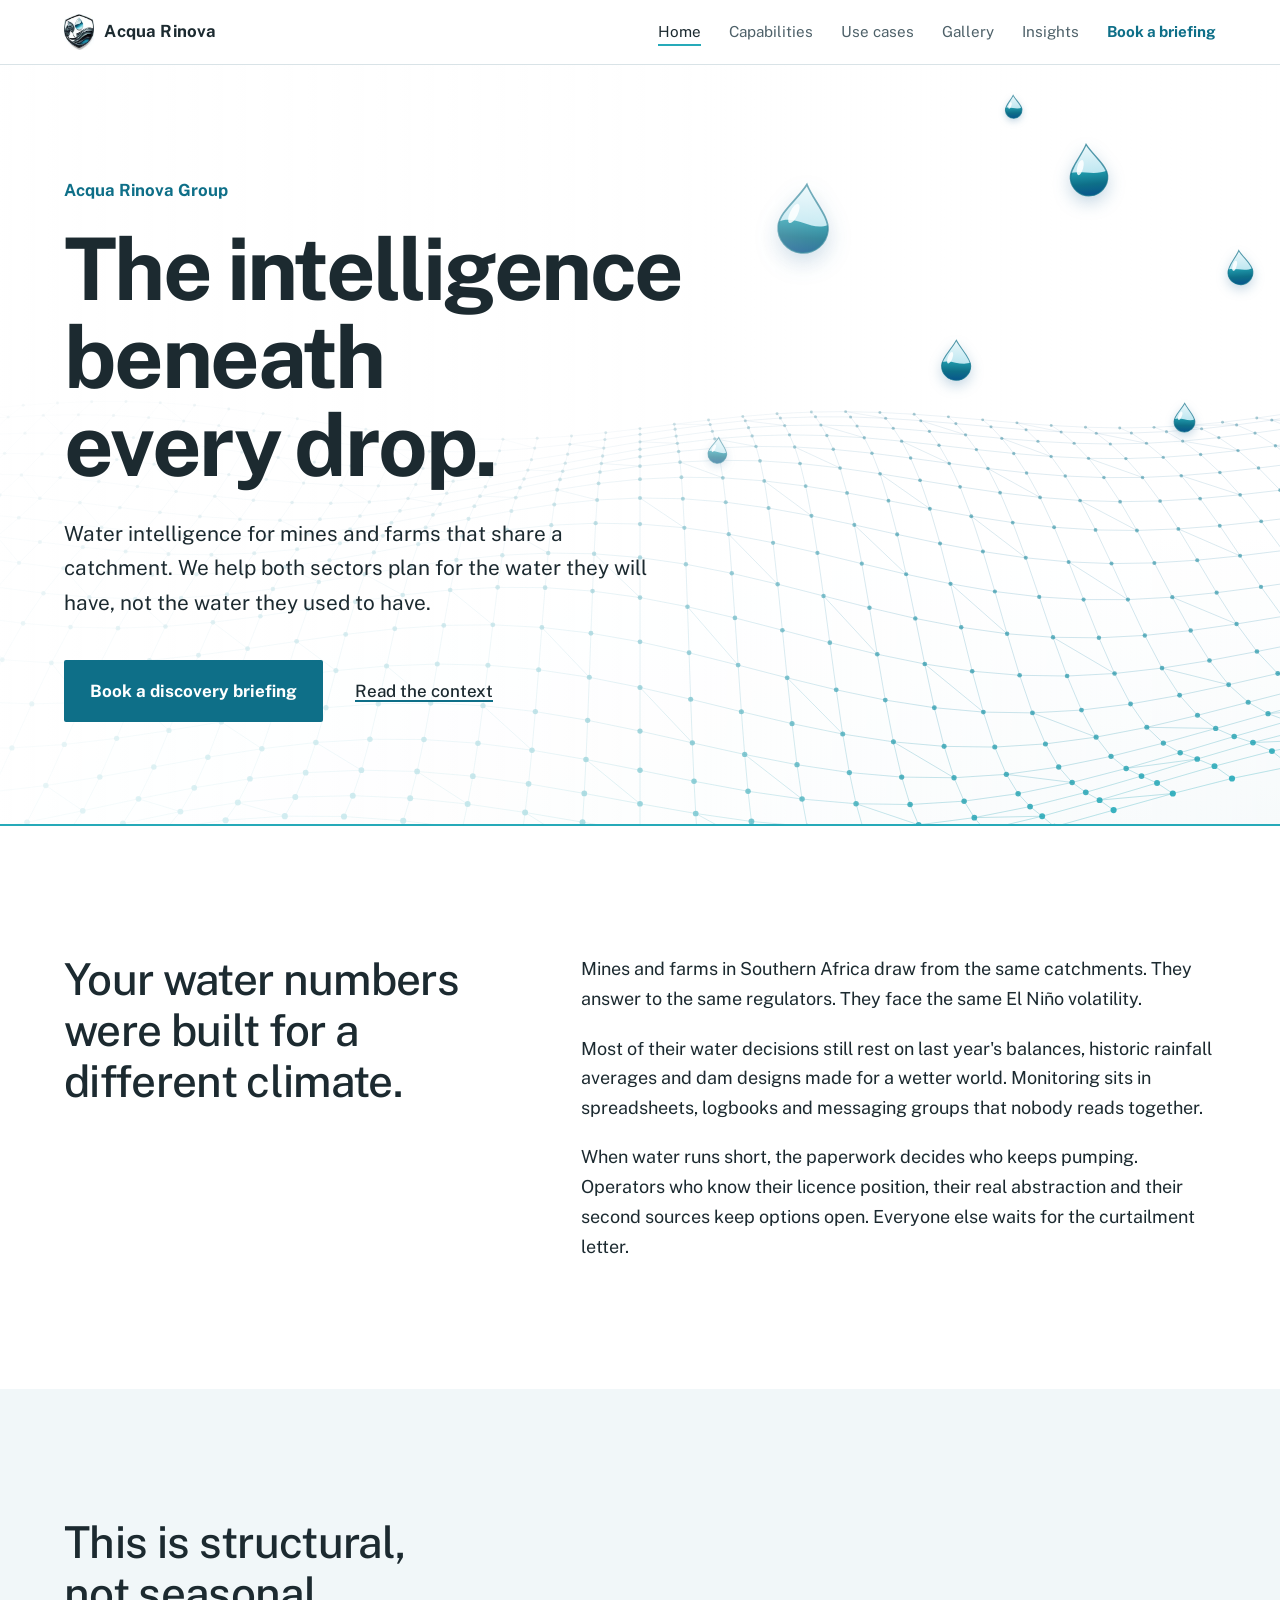
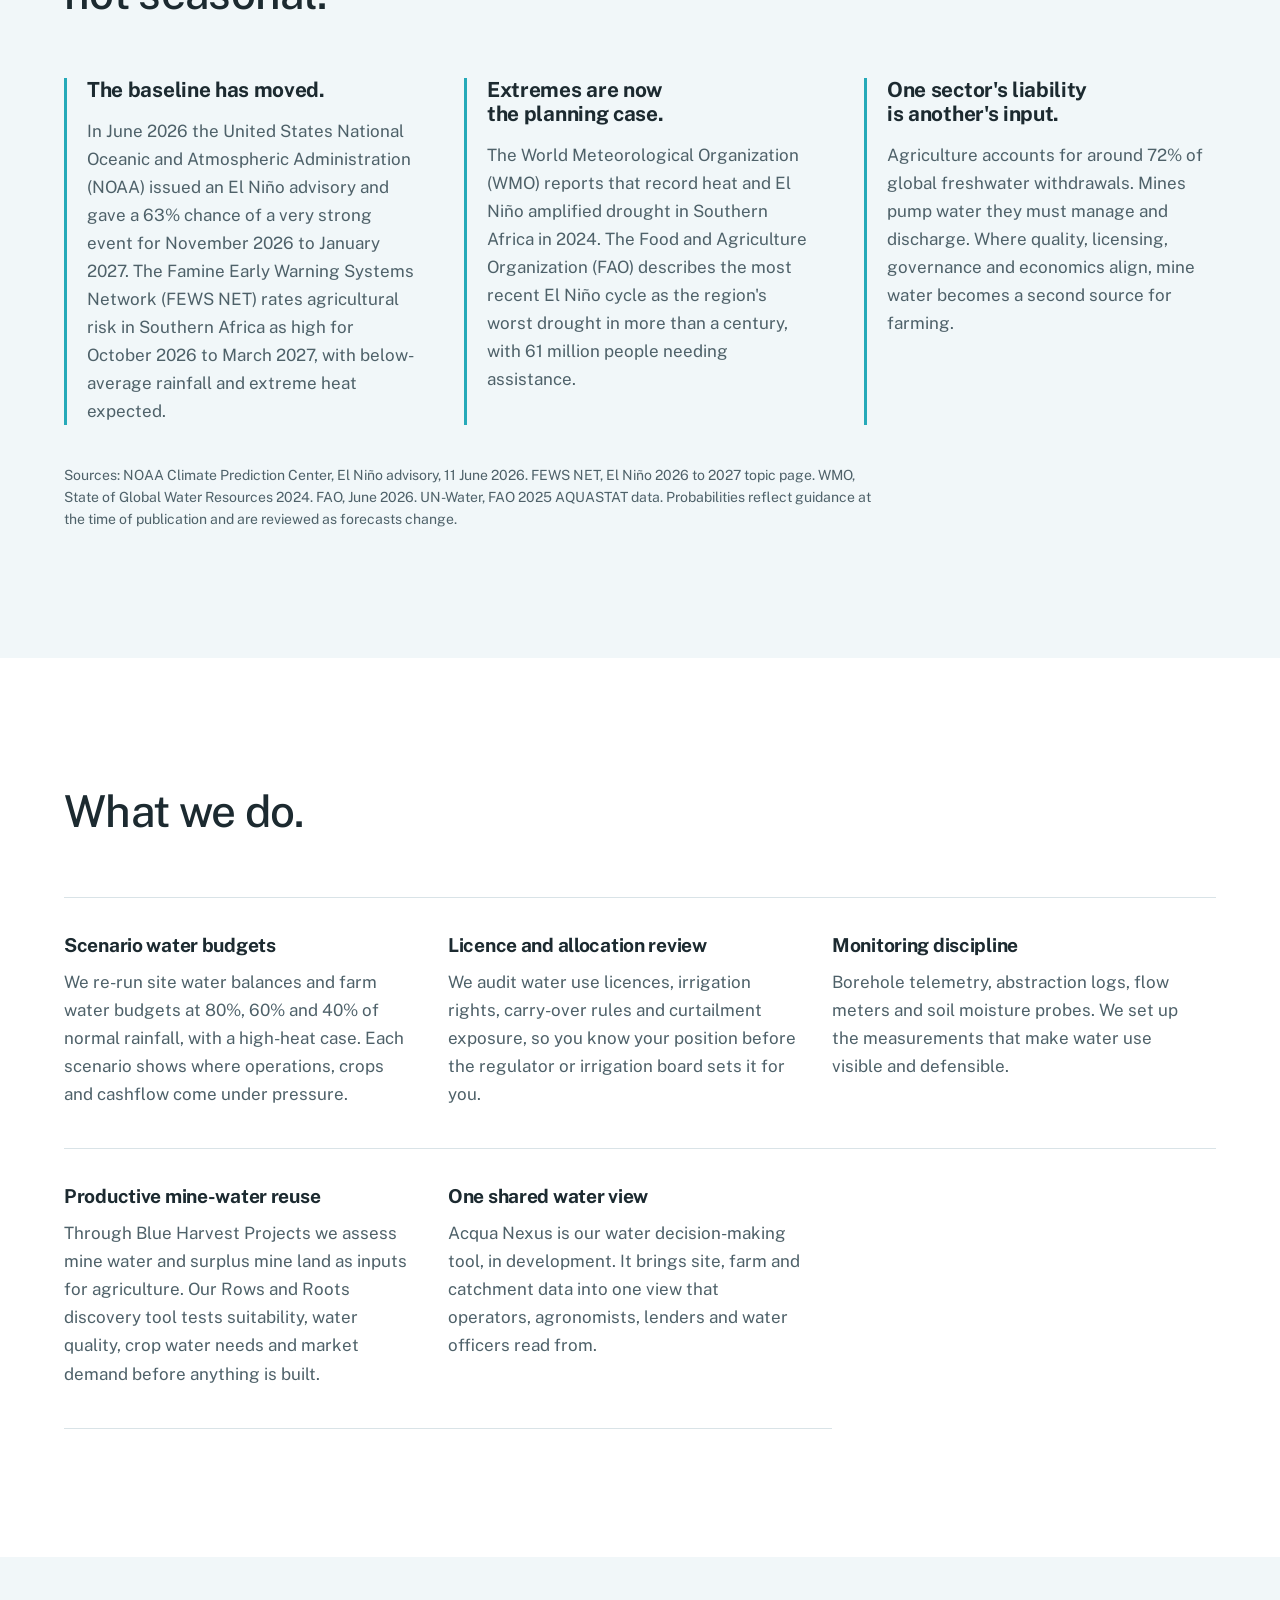
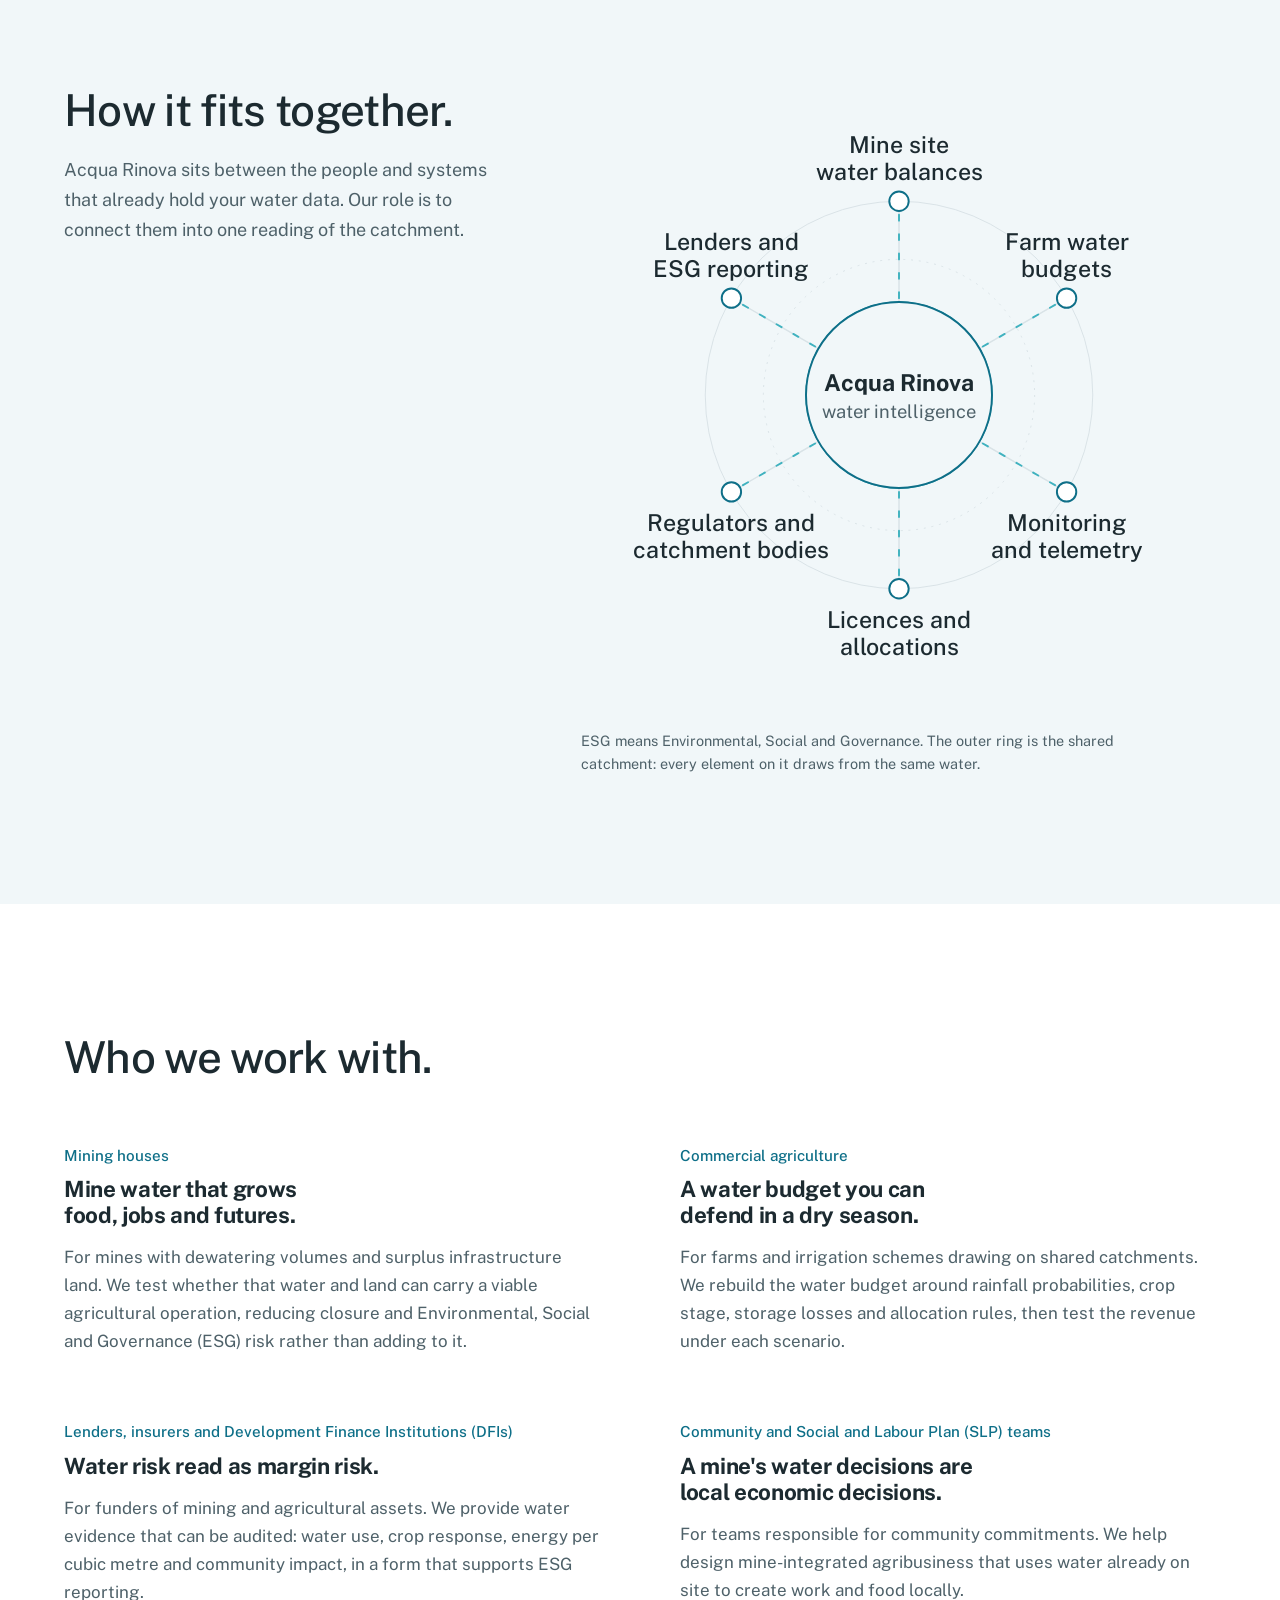
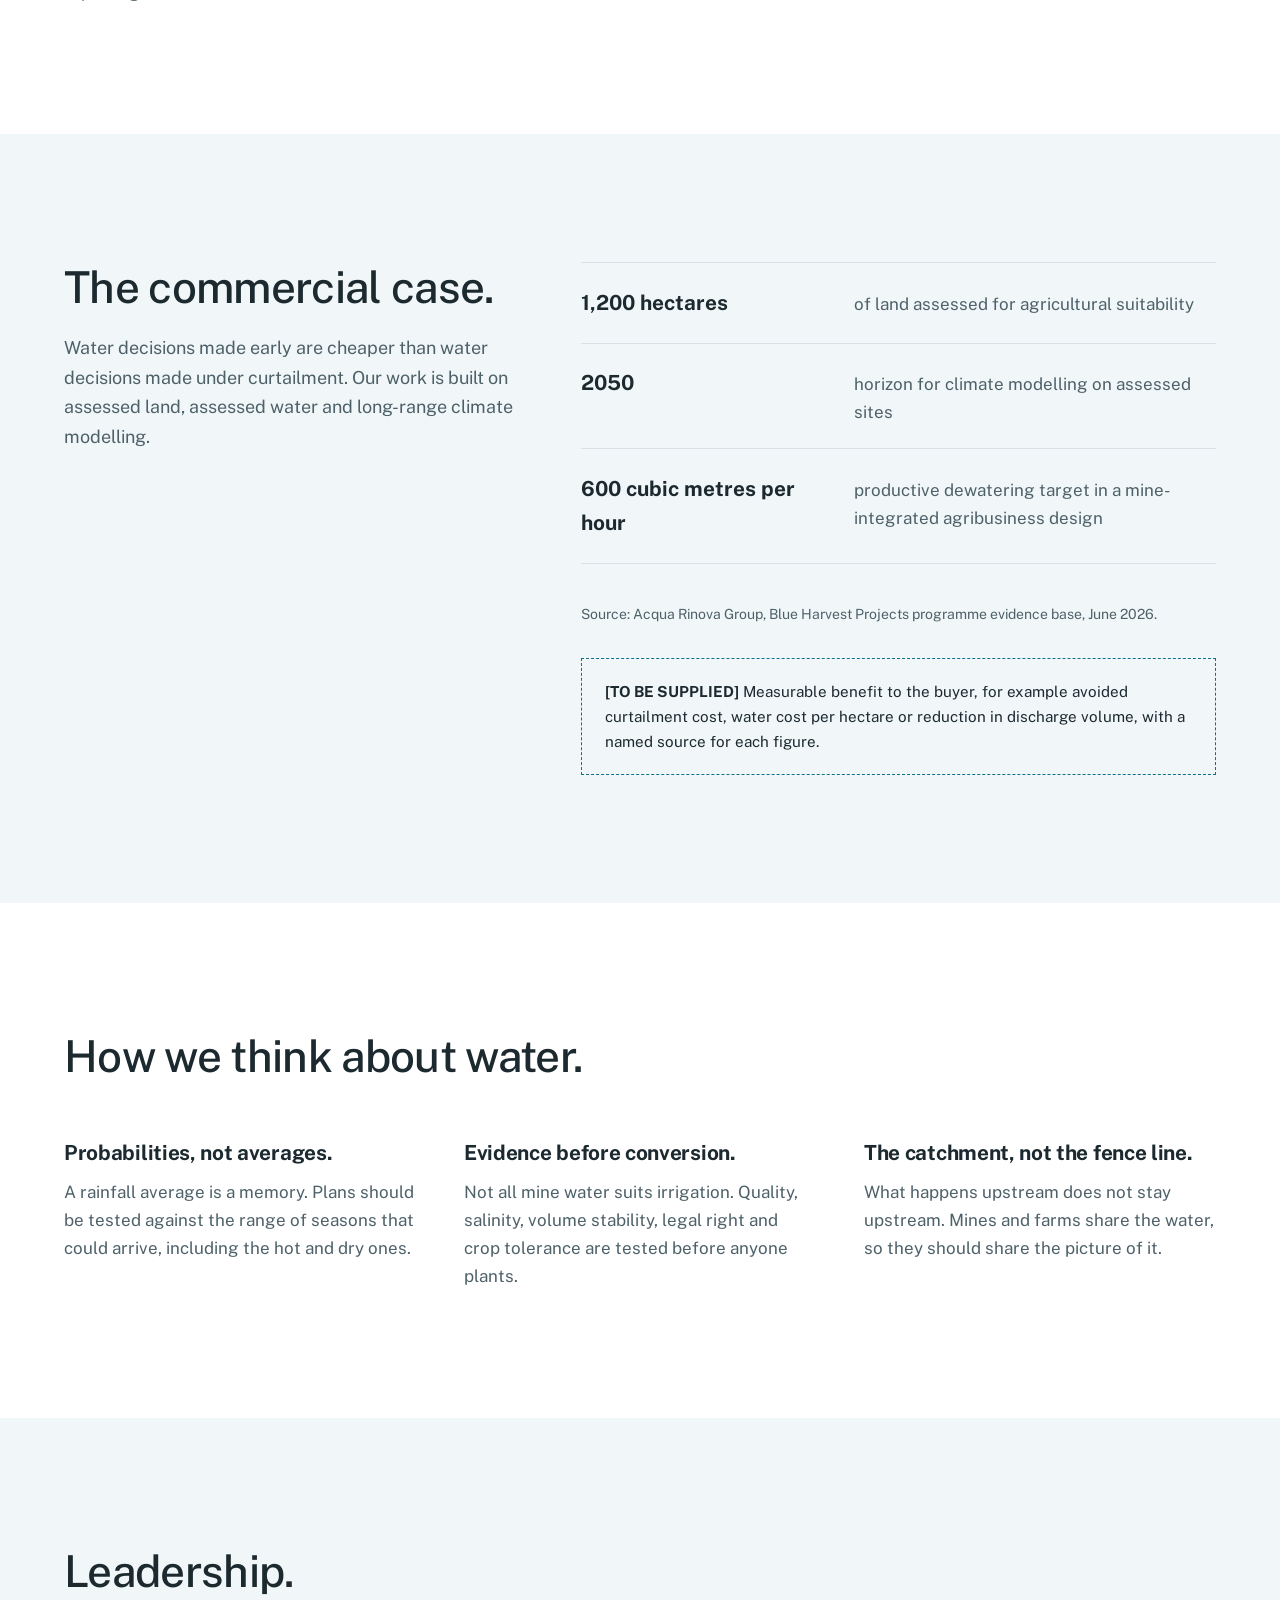
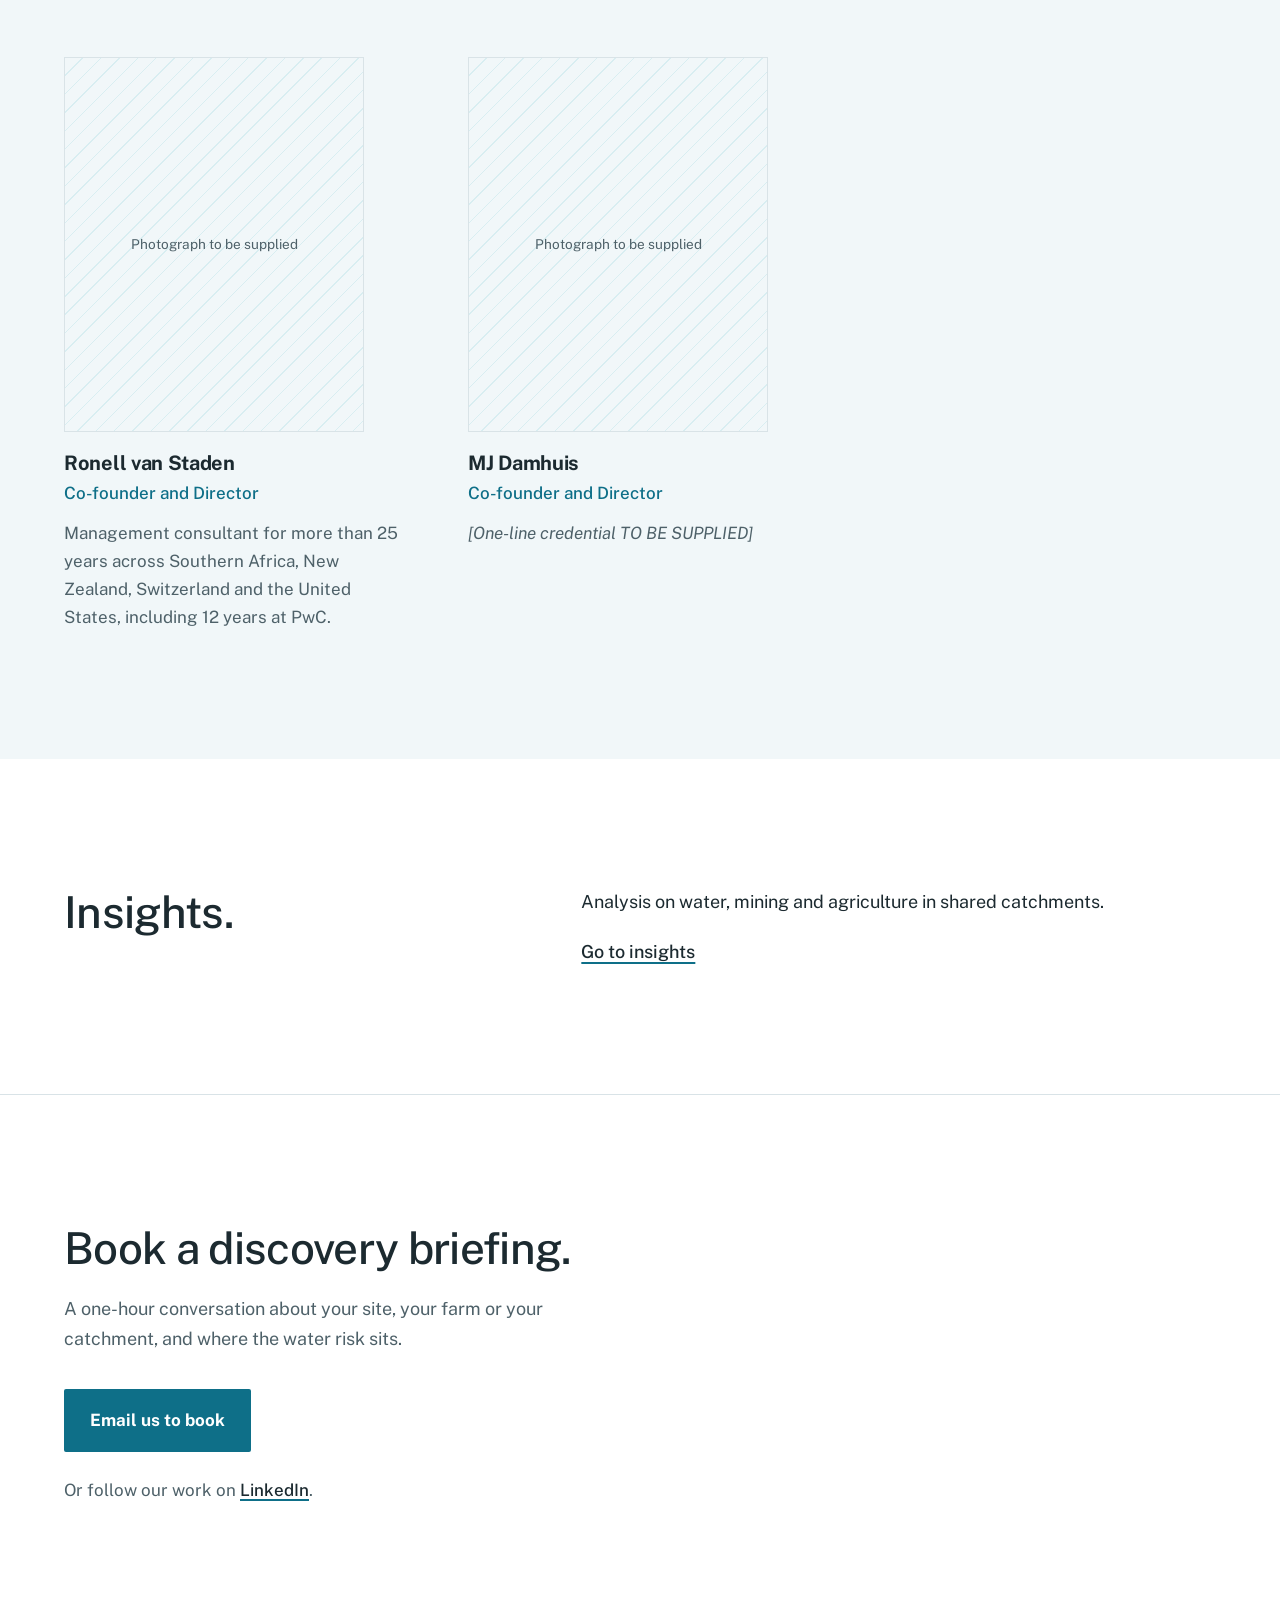
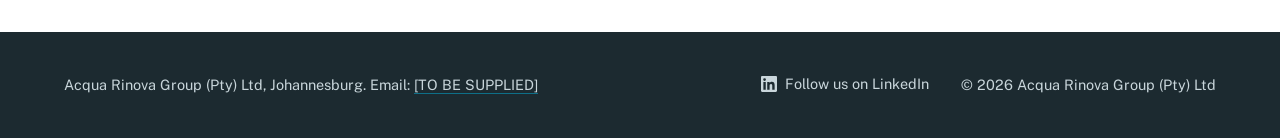
==== commit 248b4eb9: "Update index.html with new metadata and content" ====
--- a/index.html
+++ b/index.html
@@ -3,152 +3,362 @@
 <head>
   <meta charset="utf-8">
   <meta name="viewport" content="width=device-width, initial-scale=1">
+  <title>Acqua Rinova Group | Water intelligence for mines and farms</title>
+  <meta name="description" content="Acqua Rinova Group is a water-first company in Johannesburg. We help mines and farms that share a catchment plan their water under changing climate conditions, and turn mine water into a productive input for agriculture.">
+  <link rel="canonical" href="https://arinova.co.za/">
   <meta name="theme-color" content="#FFFFFF">
+
+  <!-- Open Graph -->
+  <meta property="og:type" content="website">
+  <meta property="og:site_name" content="Acqua Rinova Group">
+  <meta property="og:locale" content="en_ZA">
+  <meta property="og:url" content="https://arinova.co.za/">
+  <meta property="og:title" content="Acqua Rinova Group | Water intelligence for mines and farms">
+  <meta property="og:description" content="Water intelligence for mines and farms that share a catchment.">
+  <meta property="og:image" content="https://arinova.co.za/assets/og-image.png">
+  <meta property="og:image:width" content="1200">
+  <meta property="og:image:height" content="630">
+  <meta property="og:image:alt" content="Acqua Rinova Group. The intelligence beneath every drop.">
+
+  <!-- Twitter / X -->
+  <meta name="twitter:card" content="summary_large_image">
+  <meta name="twitter:title" content="Acqua Rinova Group | Water intelligence for mines and farms">
+  <meta name="twitter:description" content="Water intelligence for mines and farms that share a catchment.">
+  <meta name="twitter:image" content="https://arinova.co.za/assets/og-image.png">
+  <meta name="twitter:image:alt" content="Acqua Rinova Group. The intelligence beneath every drop.">
+
+  <!-- Favicons -->
   <link rel="icon" href="/favicon.ico" sizes="48x48">
   <link rel="icon" href="/favicon.svg" type="image/svg+xml">
   <link rel="icon" href="/favicon-32x32.png" type="image/png" sizes="32x32">
   <link rel="icon" href="/favicon-16x16.png" type="image/png" sizes="16x16">
   <link rel="apple-touch-icon" href="/apple-touch-icon.png" sizes="180x180">
   <link rel="manifest" href="/site.webmanifest">
+
   <link rel="preconnect" href="https://fonts.googleapis.com">
   <link rel="preconnect" href="https://fonts.gstatic.com" crossorigin>
   <link rel="stylesheet" href="https://fonts.googleapis.com/css2?family=Public+Sans:wght@400;500;700&display=swap">
   <link rel="stylesheet" href="/styles.css">
-  <title>Our work | Acqua Rinova Group</title>
-  <meta name="description" content="Photographs from Acqua Rinova Group projects: mine water, agriculture and catchment work in Southern Africa.">
-  <link rel="canonical" href="https://arinova.co.za/gallery/">
-  <meta property="og:type" content="website">
-  <meta property="og:site_name" content="Acqua Rinova Group">
-  <meta property="og:url" content="https://arinova.co.za/gallery/">
-  <meta property="og:title" content="Our work | Acqua Rinova Group">
-  <meta property="og:description" content="Photographs from our mine water, agriculture and catchment projects.">
-  <meta property="og:image" content="https://arinova.co.za/assets/og-image.png">
-  <meta property="og:image:width" content="1200">
-  <meta property="og:image:height" content="630">
-  <meta name="twitter:card" content="summary_large_image">
-  <meta name="twitter:image" content="https://arinova.co.za/assets/og-image.png">
+
+  <script type="application/ld+json">
+  {
+    "@context": "https://schema.org",
+    "@graph": [
+      {
+        "@type": "Organization",
+        "@id": "https://arinova.co.za/#organization",
+        "name": "Acqua Rinova Group",
+        "legalName": "Acqua Rinova Group (Pty) Ltd",
+        "url": "https://arinova.co.za/",
+        "logo": "https://arinova.co.za/icon-512.png",
+        "slogan": "The intelligence beneath every drop",
+        "description": "A water-first company that helps mines and farms sharing a catchment plan their water under changing climate conditions, and turns mine water into a productive input for agriculture.",
+        "foundingDate": "2026",
+        "address": {
+          "@type": "PostalAddress",
+          "addressLocality": "Johannesburg",
+          "addressCountry": "ZA"
+        },
+        "sameAs": ["https://www.linkedin.com/company/acqua-rinova-group/"],
+        "areaServed": "Southern Africa",
+        "knowsAbout": ["Water resource management", "Mine water reuse", "Irrigation planning", "Catchment management", "El Niño drought preparedness"],
+        "founder": [
+          { "@type": "Person", "name": "Ronell van Staden", "jobTitle": "Co-founder and Director" },
+          { "@type": "Person", "name": "MJ Damhuis", "jobTitle": "Co-founder and Director" }
+        ],
+        "brand": [
+          { "@type": "Brand", "name": "Acqua Nexus" },
+          { "@type": "Brand", "name": "Blue Harvest Projects" },
+          { "@type": "Brand", "name": "Rows and Roots" }
+        ]
+      },
+      {
+        "@type": "WebSite",
+        "@id": "https://arinova.co.za/#website",
+        "url": "https://arinova.co.za/",
+        "name": "Acqua Rinova Group",
+        "inLanguage": "en-ZA",
+        "publisher": { "@id": "https://arinova.co.za/#organization" }
+      }
+    ]
+  }
+  </script>
 </head>
 <body>
   <a class="skip-link" href="#main">Skip to content</a>
+
   <header class="site-header">
     <div class="wrap header-inner">
       <a class="wordmark" href="/" aria-label="Acqua Rinova Group, home"><img src="/assets/logo-mark-96.webp" alt="" width="30" height="37">Acqua Rinova</a>
       <nav aria-label="Primary">
         <ul class="nav-list">
-          <li><a href="/">Home</a></li>
-          <li><a href="/#capabilities">Capabilities</a></li>
-          <li><a href="/#use-cases">Use cases</a></li>
-          <li><a href="/gallery/" aria-current="page">Gallery</a></li>
+          <li><a href="/" aria-current="page">Home</a></li>
+          <li><a href="#capabilities">Capabilities</a></li>
+          <li><a href="#use-cases">Use cases</a></li>
+          <li><a href="/gallery/">Gallery</a></li>
           <li><a href="/blog/">Insights</a></li>
-          <li><a class="nav-cta" href="/#contact">Book a briefing</a></li>
+          <li><a class="nav-cta" href="#contact">Book a briefing</a></li>
         </ul>
       </nav>
     </div>
   </header>
+
   <main id="main">
-    <section class="page-head" aria-labelledby="gallery-title">
-      <div class="wrap">
-        <h1 id="gallery-title">Our work.</h1>
-        <p>Projects where mine water, land and agriculture meet. Select a photograph to see it larger.</p>
-      </div>
-    </section>
-    <section class="section gallery-section" aria-label="Project photographs">
-      <div class="wrap">
-        <!-- ADDING A PHOTOGRAPH
-             1. Resize it to about 1600 px wide and save it as a JPG under 400 KB.
-             2. Upload it into the /assets/ folder, named e.g. gallery-karoo-trial.jpg
-             3. Copy this block into the list below, newest first, and fill it in.
-                Then delete one of the placeholder blocks.
-
-          <li class="gallery-item">
-            <figure>
-              <a class="gallery-link" href="/assets/gallery-karoo-trial.jpg">
-                <img src="/assets/gallery-karoo-trial.jpg" alt="Describe what the photograph shows" loading="lazy">
-              </a>
-              <figcaption>
-                <span class="gallery-tag">Agriculture</span>
-                <strong class="gallery-title">Project name</strong>
-                <span class="gallery-text">One line on what was done, where, and the result.</span>
-              </figcaption>
-            </figure>
-          </li>
-
-             Tags in use: Mine water, Agriculture, Catchment. -->
-        <ul class="gallery-grid">
-          <li class="gallery-item">
-            <figure>
-              <div class="gallery-photo is-empty" role="img" aria-label="Photograph to be supplied"></div>
-              <figcaption>
-                <span class="gallery-tag">Mine water</span>
-                <strong class="gallery-title">[Project name]</strong>
-                <span class="gallery-text">[One line on what was done, where, and the result.]</span>
-              </figcaption>
-            </figure>
-          </li>
-          <li class="gallery-item">
-            <figure>
-              <div class="gallery-photo is-empty" role="img" aria-label="Photograph to be supplied"></div>
-              <figcaption>
-                <span class="gallery-tag">Agriculture</span>
-                <strong class="gallery-title">[Project name]</strong>
-                <span class="gallery-text">[One line on what was done, where, and the result.]</span>
-              </figcaption>
-            </figure>
-          </li>
-          <li class="gallery-item">
-            <figure>
-              <div class="gallery-photo is-empty" role="img" aria-label="Photograph to be supplied"></div>
-              <figcaption>
-                <span class="gallery-tag">Catchment</span>
-                <strong class="gallery-title">[Project name]</strong>
-                <span class="gallery-text">[One line on what was done, where, and the result.]</span>
-              </figcaption>
-            </figure>
-          </li>
-          <li class="gallery-item">
-            <figure>
-              <div class="gallery-photo is-empty" role="img" aria-label="Photograph to be supplied"></div>
-              <figcaption>
-                <span class="gallery-tag">Agriculture</span>
-                <strong class="gallery-title">[Project name]</strong>
-                <span class="gallery-text">[One line on what was done, where, and the result.]</span>
-              </figcaption>
-            </figure>
-          </li>
-          <li class="gallery-item">
-            <figure>
-              <div class="gallery-photo is-empty" role="img" aria-label="Photograph to be supplied"></div>
-              <figcaption>
-                <span class="gallery-tag">Mine water</span>
-                <strong class="gallery-title">[Project name]</strong>
-                <span class="gallery-text">[One line on what was done, where, and the result.]</span>
-              </figcaption>
-            </figure>
-          </li>
-          <li class="gallery-item">
-            <figure>
-              <div class="gallery-photo is-empty" role="img" aria-label="Photograph to be supplied"></div>
-              <figcaption>
-                <span class="gallery-tag">Catchment</span>
-                <strong class="gallery-title">[Project name]</strong>
-                <span class="gallery-text">[One line on what was done, where, and the result.]</span>
-              </figcaption>
-            </figure>
+
+    <!-- HERO
+         To add a photograph, set --hero-image in styles.css, e.g.
+         --hero-image: url("/assets/hero.jpg");
+         The gradient overlay keeps the text readable over any image. -->
+    <section class="hero" aria-labelledby="hero-title">
+      <div class="wrap hero-inner">
+        <p class="hero-company">Acqua Rinova Group</p>
+        <h1 id="hero-title">The intelligence beneath every drop.</h1>
+        <p class="hero-sub">Water intelligence for mines and farms that share a catchment. We help both sectors plan for the water they will have, not the water they used to have.</p>
+        <div class="hero-actions">
+          <a class="button" href="#contact">Book a discovery briefing</a>
+          <a class="text-link" href="#market">Read the context</a>
+        </div>
+      </div>
+      <canvas class="hero-wave" aria-hidden="true"></canvas>
+      <div class="waterline" aria-hidden="true"></div>
+    </section>
+
+    <!-- MARKET CONTEXT -->
+    <section id="market" class="section" aria-labelledby="market-title">
+      <div class="wrap split">
+        <h2 id="market-title">Your water numbers were built for a different climate.</h2>
+        <div class="prose">
+          <p>Mines and farms in Southern Africa draw from the same catchments. They answer to the same regulators. They face the same El Niño volatility.</p>
+          <p>Most of their water decisions still rest on last year's balances, historic rainfall averages and dam designs made for a wetter world. Monitoring sits in spreadsheets, logbooks and messaging groups that nobody reads together.</p>
+          <p>When water runs short, the paperwork decides who keeps pumping. Operators who know their licence position, their real abstraction and their second sources keep options open. Everyone else waits for the curtailment letter.</p>
+        </div>
+      </div>
+    </section>
+
+    <!-- THESIS -->
+    <section id="thesis" class="section section-alt" aria-labelledby="thesis-title">
+      <div class="wrap">
+        <h2 id="thesis-title" class="section-title">This is structural, not seasonal.</h2>
+        <div class="thesis-grid">
+          <article class="thesis-block">
+            <h3>The baseline has moved.</h3>
+            <p>In June 2026 the United States National Oceanic and Atmospheric Administration (NOAA) issued an El Niño advisory and gave a 63% chance of a very strong event for November 2026 to January 2027. The Famine Early Warning Systems Network (FEWS NET) rates agricultural risk in Southern Africa as high for October 2026 to March 2027, with below-average rainfall and extreme heat expected.</p>
+          </article>
+          <article class="thesis-block">
+            <h3>Extremes are now the planning case.</h3>
+            <p>The World Meteorological Organization (WMO) reports that record heat and El Niño amplified drought in Southern Africa in 2024. The Food and Agriculture Organization (FAO) describes the most recent El Niño cycle as the region's worst drought in more than a century, with 61 million people needing assistance.</p>
+          </article>
+          <article class="thesis-block">
+            <h3>One sector's liability is another's input.</h3>
+            <p>Agriculture accounts for around 72% of global freshwater withdrawals. Mines pump water they must manage and discharge. Where quality, licensing, governance and economics align, mine water becomes a second source for farming.</p>
+          </article>
+        </div>
+        <p class="source-note">Sources: NOAA Climate Prediction Center, El Niño advisory, 11 June 2026. FEWS NET, El Niño 2026 to 2027 topic page. WMO, State of Global Water Resources 2024. FAO, June 2026. UN-Water, FAO 2025 AQUASTAT data. Probabilities reflect guidance at the time of publication and are reviewed as forecasts change.</p>
+      </div>
+    </section>
+
+    <!-- CAPABILITIES -->
+    <section id="capabilities" class="section" aria-labelledby="capabilities-title">
+      <div class="wrap">
+        <h2 id="capabilities-title" class="section-title">What we do.</h2>
+        <ul class="capability-grid">
+          <li class="capability">
+            <h3>Scenario water budgets</h3>
+            <p>We re-run site water balances and farm water budgets at 80%, 60% and 40% of normal rainfall, with a high-heat case. Each scenario shows where operations, crops and cashflow come under pressure.</p>
+          </li>
+          <li class="capability">
+            <h3>Licence and allocation review</h3>
+            <p>We audit water use licences, irrigation rights, carry-over rules and curtailment exposure, so you know your position before the regulator or irrigation board sets it for you.</p>
+          </li>
+          <li class="capability">
+            <h3>Monitoring discipline</h3>
+            <p>Borehole telemetry, abstraction logs, flow meters and soil moisture probes. We set up the measurements that make water use visible and defensible.</p>
+          </li>
+          <li class="capability">
+            <h3>Productive mine-water reuse</h3>
+            <p>Through Blue Harvest Projects we assess mine water and surplus mine land as inputs for agriculture. Our Rows and Roots discovery tool tests suitability, water quality, crop water needs and market demand before anything is built.</p>
+          </li>
+          <li class="capability">
+            <h3>One shared water view</h3>
+            <p>Acqua Nexus is our water decision-making tool, in development. It brings site, farm and catchment data into one view that operators, agronomists, lenders and water officers read from.</p>
           </li>
         </ul>
       </div>
     </section>
+
+    <!-- OPERATING MODEL DIAGRAM -->
+    <section id="operating-model" class="section section-alt" aria-labelledby="model-title">
+      <div class="wrap split">
+        <div>
+          <h2 id="model-title">How it fits together.</h2>
+          <p class="prose-lead">Acqua Rinova sits between the people and systems that already hold your water data. Our role is to connect them into one reading of the catchment.</p>
+        </div>
+        <figure class="diagram">
+          <svg viewBox="0 0 640 640" role="img" aria-labelledby="diagram-title diagram-desc" class="hub-diagram">
+            <title id="diagram-title">Acqua Rinova operating model</title>
+            <desc id="diagram-desc">A hub-and-spoke diagram. Acqua Rinova water intelligence sits at the centre. Six connected elements surround it: mine site water balances, farm water budgets, monitoring and telemetry, licences and allocations, regulators and catchment bodies, and lenders and Environmental, Social and Governance reporting.</desc>
+
+            <!-- the shared catchment -->
+            <circle class="ring" cx="320" cy="320" r="200"/>
+            <circle class="ring ring-inner" cx="320" cy="320" r="140"/>
+
+            <g class="spokes">
+              <line class="spoke" x1="320" y1="320" x2="320" y2="120"/>
+              <line class="spoke" x1="320" y1="320" x2="493" y2="220"/>
+              <line class="spoke" x1="320" y1="320" x2="493" y2="420"/>
+              <line class="spoke" x1="320" y1="320" x2="320" y2="520"/>
+              <line class="spoke" x1="320" y1="320" x2="147" y2="420"/>
+              <line class="spoke" x1="320" y1="320" x2="147" y2="220"/>
+              <line class="flow" x1="320" y1="320" x2="320" y2="120"/>
+              <line class="flow" x1="320" y1="320" x2="493" y2="220"/>
+              <line class="flow" x1="320" y1="320" x2="493" y2="420"/>
+              <line class="flow" x1="320" y1="320" x2="320" y2="520"/>
+              <line class="flow" x1="320" y1="320" x2="147" y2="420"/>
+              <line class="flow" x1="320" y1="320" x2="147" y2="220"/>
+            </g>
+
+            <g class="node"><circle cx="320" cy="120" r="10"/><text x="320" y="70" text-anchor="middle">Mine site</text><text x="320" y="98" text-anchor="middle">water balances</text></g>
+            <g class="node"><circle cx="493" cy="220" r="10"/><text x="493" y="170" text-anchor="middle">Farm water</text><text x="493" y="198" text-anchor="middle">budgets</text></g>
+            <g class="node"><circle cx="493" cy="420" r="10"/><text x="493" y="460" text-anchor="middle">Monitoring</text><text x="493" y="488" text-anchor="middle">and telemetry</text></g>
+            <g class="node"><circle cx="320" cy="520" r="10"/><text x="320" y="560" text-anchor="middle">Licences and</text><text x="320" y="588" text-anchor="middle">allocations</text></g>
+            <g class="node"><circle cx="147" cy="420" r="10"/><text x="147" y="460" text-anchor="middle">Regulators and</text><text x="147" y="488" text-anchor="middle">catchment bodies</text></g>
+            <g class="node"><circle cx="147" cy="220" r="10"/><text x="147" y="170" text-anchor="middle">Lenders and</text><text x="147" y="198" text-anchor="middle">ESG reporting</text></g>
+
+            <g class="hub">
+              <circle class="hub-pulse" cx="320" cy="320" r="96"/>
+              <circle class="hub-core" cx="320" cy="320" r="96"/>
+              <text x="320" y="316" text-anchor="middle" class="hub-text">Acqua Rinova</text>
+              <text x="320" y="344" text-anchor="middle" class="hub-text-sub">water intelligence</text>
+            </g>
+          </svg>
+          <figcaption>ESG means Environmental, Social and Governance. The outer ring is the shared catchment: every element on it draws from the same water.</figcaption>
+        </figure>
+      </div>
+    </section>
+
+    <!-- USE CASES -->
+    <section id="use-cases" class="section" aria-labelledby="use-cases-title">
+      <div class="wrap">
+        <h2 id="use-cases-title" class="section-title">Who we work with.</h2>
+        <div class="use-cases">
+          <article class="use-case">
+            <p class="buyer">Mining houses</p>
+            <h3>Mine water that grows food, jobs and futures.</h3>
+            <p>For mines with dewatering volumes and surplus infrastructure land. We test whether that water and land can carry a viable agricultural operation, reducing closure and Environmental, Social and Governance (ESG) risk rather than adding to it.</p>
+          </article>
+          <article class="use-case">
+            <p class="buyer">Commercial agriculture</p>
+            <h3>A water budget you can defend in a dry season.</h3>
+            <p>For farms and irrigation schemes drawing on shared catchments. We rebuild the water budget around rainfall probabilities, crop stage, storage losses and allocation rules, then test the revenue under each scenario.</p>
+          </article>
+          <article class="use-case">
+            <p class="buyer">Lenders, insurers and Development Finance Institutions (DFIs)</p>
+            <h3>Water risk read as margin risk.</h3>
+            <p>For funders of mining and agricultural assets. We provide water evidence that can be audited: water use, crop response, energy per cubic metre and community impact, in a form that supports ESG reporting.</p>
+          </article>
+          <article class="use-case">
+            <p class="buyer">Community and Social and Labour Plan (SLP) teams</p>
+            <h3>A mine's water decisions are local economic decisions.</h3>
+            <p>For teams responsible for community commitments. We help design mine-integrated agribusiness that uses water already on site to create work and food locally.</p>
+          </article>
+        </div>
+      </div>
+    </section>
+
+    <!-- COMMERCIAL CASE -->
+    <section id="commercial-case" class="section section-alt" aria-labelledby="commercial-title">
+      <div class="wrap split">
+        <div>
+          <h2 id="commercial-title">The commercial case.</h2>
+          <p class="prose-lead">Water decisions made early are cheaper than water decisions made under curtailment. Our work is built on assessed land, assessed water and long-range climate modelling.</p>
+        </div>
+        <div>
+          <dl class="evidence">
+            <div class="evidence-item">
+              <dt>1,200 hectares</dt>
+              <dd>of land assessed for agricultural suitability</dd>
+            </div>
+            <div class="evidence-item">
+              <dt>2050</dt>
+              <dd>horizon for climate modelling on assessed sites</dd>
+            </div>
+            <div class="evidence-item">
+              <dt>600 cubic metres per hour</dt>
+              <dd>productive dewatering target in a mine-integrated agribusiness design</dd>
+            </div>
+          </dl>
+          <p class="source-note">Source: Acqua Rinova Group, Blue Harvest Projects programme evidence base, June 2026.</p>
+          <div class="placeholder" role="note">
+            <p><strong>[TO BE SUPPLIED]</strong> Measurable benefit to the buyer, for example avoided curtailment cost, water cost per hectare or reduction in discharge volume, with a named source for each figure.</p>
+          </div>
+        </div>
+      </div>
+    </section>
+
+    <!-- DESIGN PHILOSOPHY -->
+    <section id="principles" class="section" aria-labelledby="principles-title">
+      <div class="wrap">
+        <h2 id="principles-title" class="section-title">How we think about water.</h2>
+        <div class="principles">
+          <article class="principle">
+            <h3>Probabilities, not averages.</h3>
+            <p>A rainfall average is a memory. Plans should be tested against the range of seasons that could arrive, including the hot and dry ones.</p>
+          </article>
+          <article class="principle">
+            <h3>Evidence before conversion.</h3>
+            <p>Not all mine water suits irrigation. Quality, salinity, volume stability, legal right and crop tolerance are tested before anyone plants.</p>
+          </article>
+          <article class="principle">
+            <h3>The catchment, not the fence line.</h3>
+            <p>What happens upstream does not stay upstream. Mines and farms share the water, so they should share the picture of it.</p>
+          </article>
+        </div>
+      </div>
+    </section>
+
+    <!-- LEADERSHIP -->
+    <section id="leadership" class="section section-alt" aria-labelledby="leadership-title">
+      <div class="wrap">
+        <h2 id="leadership-title" class="section-title">Leadership.</h2>
+        <div class="leaders">
+          <article class="leader">
+            <div class="leader-photo" role="img" aria-label="Photograph of Ronell van Staden, to be supplied"></div>
+            <h3>Ronell van Staden</h3>
+            <p class="leader-title">Co-founder and Director</p>
+            <p>Management consultant for more than 25 years across Southern Africa, New Zealand, Switzerland and the United States, including 12 years at PwC.</p>
+          </article>
+          <article class="leader">
+            <div class="leader-photo" role="img" aria-label="Photograph of MJ Damhuis, to be supplied"></div>
+            <h3>MJ Damhuis</h3>
+            <p class="leader-title">Co-founder and Director</p>
+            <p class="placeholder-inline">[One-line credential TO BE SUPPLIED]</p>
+          </article>
+        </div>
+      </div>
+    </section>
+
+    <!-- INSIGHTS -->
+    <section id="insights" class="section" aria-labelledby="insights-title">
+      <div class="wrap split">
+        <h2 id="insights-title">Insights.</h2>
+        <div class="prose">
+          <p>Analysis on water, mining and agriculture in shared catchments.</p>
+          <p><a class="text-link" href="/blog/">Go to insights</a></p>
+        </div>
+      </div>
+    </section>
+
+    <!-- CONTACT -->
+    <section id="contact" class="section contact" aria-labelledby="contact-title">
+      <div class="wrap">
+        <h2 id="contact-title" class="section-title">Book a discovery briefing.</h2>
+        <p class="prose-lead">A one-hour conversation about your site, your farm or your catchment, and where the water risk sits.</p>
+        <a class="button" href="mailto:[TO-BE-SUPPLIED]?subject=Discovery%20briefing">Email us to book</a>
+        <p class="contact-alt">Or follow our work on <a class="text-link" href="https://www.linkedin.com/company/acqua-rinova-group/" target="_blank" rel="noopener noreferrer">LinkedIn</a>.</p>
+      </div>
+    </section>
+
   </main>
-
-  <dialog class="lightbox" aria-label="Photograph viewer">
-    <figure class="lightbox-figure">
-      <img class="lightbox-img" src="" alt="">
-      <figcaption class="lightbox-caption"></figcaption>
-    </figure>
-    <button class="lightbox-btn lightbox-prev" type="button" aria-label="Previous photograph">&#8249;</button>
-    <button class="lightbox-btn lightbox-next" type="button" aria-label="Next photograph">&#8250;</button>
-    <button class="lightbox-btn lightbox-close" type="button" aria-label="Close">&#215;</button>
-  </dialog>
 
   <footer class="site-footer">
     <div class="wrap footer-inner">
@@ -157,7 +367,8 @@
       <p>&copy; <span data-year>2026</span> Acqua Rinova Group (Pty) Ltd</p>
     </div>
   </footer>
+
   <script src="/script.js" defer></script>
-  <script src="/gallery.js" defer></script>
+  <script src="/hero-wave.js" defer></script>
 </body>
 </html>
--- a/styles.css
+++ b/styles.css
@@ -129,9 +129,27 @@
 .nav-list a:hover { color: var(--text); }
 .wordmark img { width: 30px; height: auto; }
 .nav-list .nav-cta { color: var(--accent); font-weight: 700; }
-.nav-list li:not(:last-child) { display: none; }
-@media (min-width: 760px) {
-  .nav-list li:not(:last-child) { display: list-item; }
+.nav-list a[aria-current="page"] {
+  color: var(--text);
+  text-decoration: underline;
+  text-decoration-color: var(--aqua);
+  text-decoration-thickness: 2px;
+  text-underline-offset: 0.45em;
+}
+/* On phones the menu sits in its own row under the name and scrolls sideways */
+@media (max-width: 759px) {
+  html { scroll-padding-top: 7rem; }
+  .header-inner { flex-wrap: wrap; padding-top: 0.7rem; row-gap: 0.4rem; }
+  .site-header nav {
+    width: 100%;
+    overflow-x: auto;
+    scrollbar-width: none;
+    -webkit-overflow-scrolling: touch;
+    -webkit-mask-image: linear-gradient(90deg, #000 85%, transparent);
+            mask-image: linear-gradient(90deg, #000 85%, transparent);
+  }
+  .site-header nav::-webkit-scrollbar { display: none; }
+  .nav-list { gap: 1.4rem; padding: 0.15rem 0 0.8rem; white-space: nowrap; }
 }
 
 /* Hero */
@@ -489,9 +507,110 @@
 .article-body { max-width: var(--measure); font-size: 1.125rem; }
 .article-body h2 { font-size: 1.6rem; font-weight: 500; margin: 2.5rem 0 1rem; }
 
+/* Gallery */
+.gallery-grid {
+  list-style: none;
+  margin: 0;
+  padding: 0;
+  display: grid;
+  gap: clamp(2rem, 4vw, 3rem) clamp(1.25rem, 3vw, 2.25rem);
+  grid-template-columns: 1fr;
+}
+@media (min-width: 640px) { .gallery-grid { grid-template-columns: repeat(2, 1fr); } }
+@media (min-width: 1040px) { .gallery-grid { grid-template-columns: repeat(3, 1fr); } }
+.gallery-item figure { margin: 0; }
+.gallery-link {
+  display: block;
+  overflow: hidden;
+  border-radius: 3px;
+  background: var(--mist);
+}
+.gallery-link img,
+.gallery-photo {
+  width: 100%;
+  aspect-ratio: 4 / 3;
+  object-fit: cover;
+}
+.gallery-link img { transition: transform 0.5s ease; }
+.gallery-link:hover img,
+.gallery-link:focus-visible img { transform: scale(1.03); }
+.gallery-photo.is-empty {
+  border-radius: 3px;
+  border: 1px solid var(--line);
+  background:
+    repeating-linear-gradient(135deg, transparent 0 12px, rgba(38, 170, 185, 0.12) 12px 13px),
+    var(--mist);
+  display: grid;
+  place-items: center;
+}
+.gallery-photo.is-empty::after {
+  content: "Photograph to be supplied";
+  color: var(--muted);
+  font-size: 0.85rem;
+}
+.gallery-item figcaption {
+  display: grid;
+  gap: 0.3rem;
+  margin-top: 1rem;
+}
+.gallery-tag { color: var(--accent); font-weight: 700; font-size: 0.9rem; }
+.gallery-title { font-size: 1.15rem; line-height: 1.3; color: var(--text); }
+.gallery-text { color: var(--muted); max-width: 46ch; }
+
+/* Photograph viewer */
+.lightbox {
+  width: min(92vw, 1200px);
+  max-height: 92vh;
+  padding: 0;
+  border: 0;
+  border-radius: 4px;
+  background: var(--paper);
+  color: var(--text);
+  overflow: visible;
+}
+.lightbox::backdrop { background: rgba(28, 42, 48, 0.82); }
+.lightbox-figure { margin: 0; }
+.lightbox-img {
+  width: 100%;
+  max-height: 76vh;
+  object-fit: contain;
+  background: var(--slate);
+  border-radius: 4px 4px 0 0;
+}
+.lightbox-caption {
+  display: grid;
+  gap: 0.25rem;
+  padding: 1rem 1.25rem 1.25rem;
+}
+.lightbox-btn {
+  position: absolute;
+  width: 2.75rem;
+  height: 2.75rem;
+  border: 0;
+  border-radius: 50%;
+  background: var(--paper);
+  color: var(--text);
+  font: 400 1.8rem/1 var(--font);
+  cursor: pointer;
+  box-shadow: 0 2px 10px rgba(28, 42, 48, 0.25);
+}
+.lightbox-btn:hover { background: var(--accent); color: var(--accent-ink); }
+.lightbox-close { top: -1rem; right: -1rem; font-size: 1.6rem; }
+.lightbox-prev, .lightbox-next { top: 38vh; transform: translateY(-50%); }
+.lightbox-prev { left: -1.4rem; }
+.lightbox-next { right: -1.4rem; }
+.lightbox.is-single .lightbox-prev,
+.lightbox.is-single .lightbox-next { display: none; }
+@media (max-width: 640px) {
+  .lightbox-close { top: 0.5rem; right: 0.5rem; }
+  .lightbox-prev { left: 0.5rem; }
+  .lightbox-next { right: 0.5rem; }
+}
+
 /* Reduced motion */
 @media (prefers-reduced-motion: reduce) {
   html { scroll-behavior: auto; }
+  .gallery-link img { transition: none; }
   .waterline,
   .hub-diagram .flow,
   .hub-diagram .hub-pulse { animation: none; }
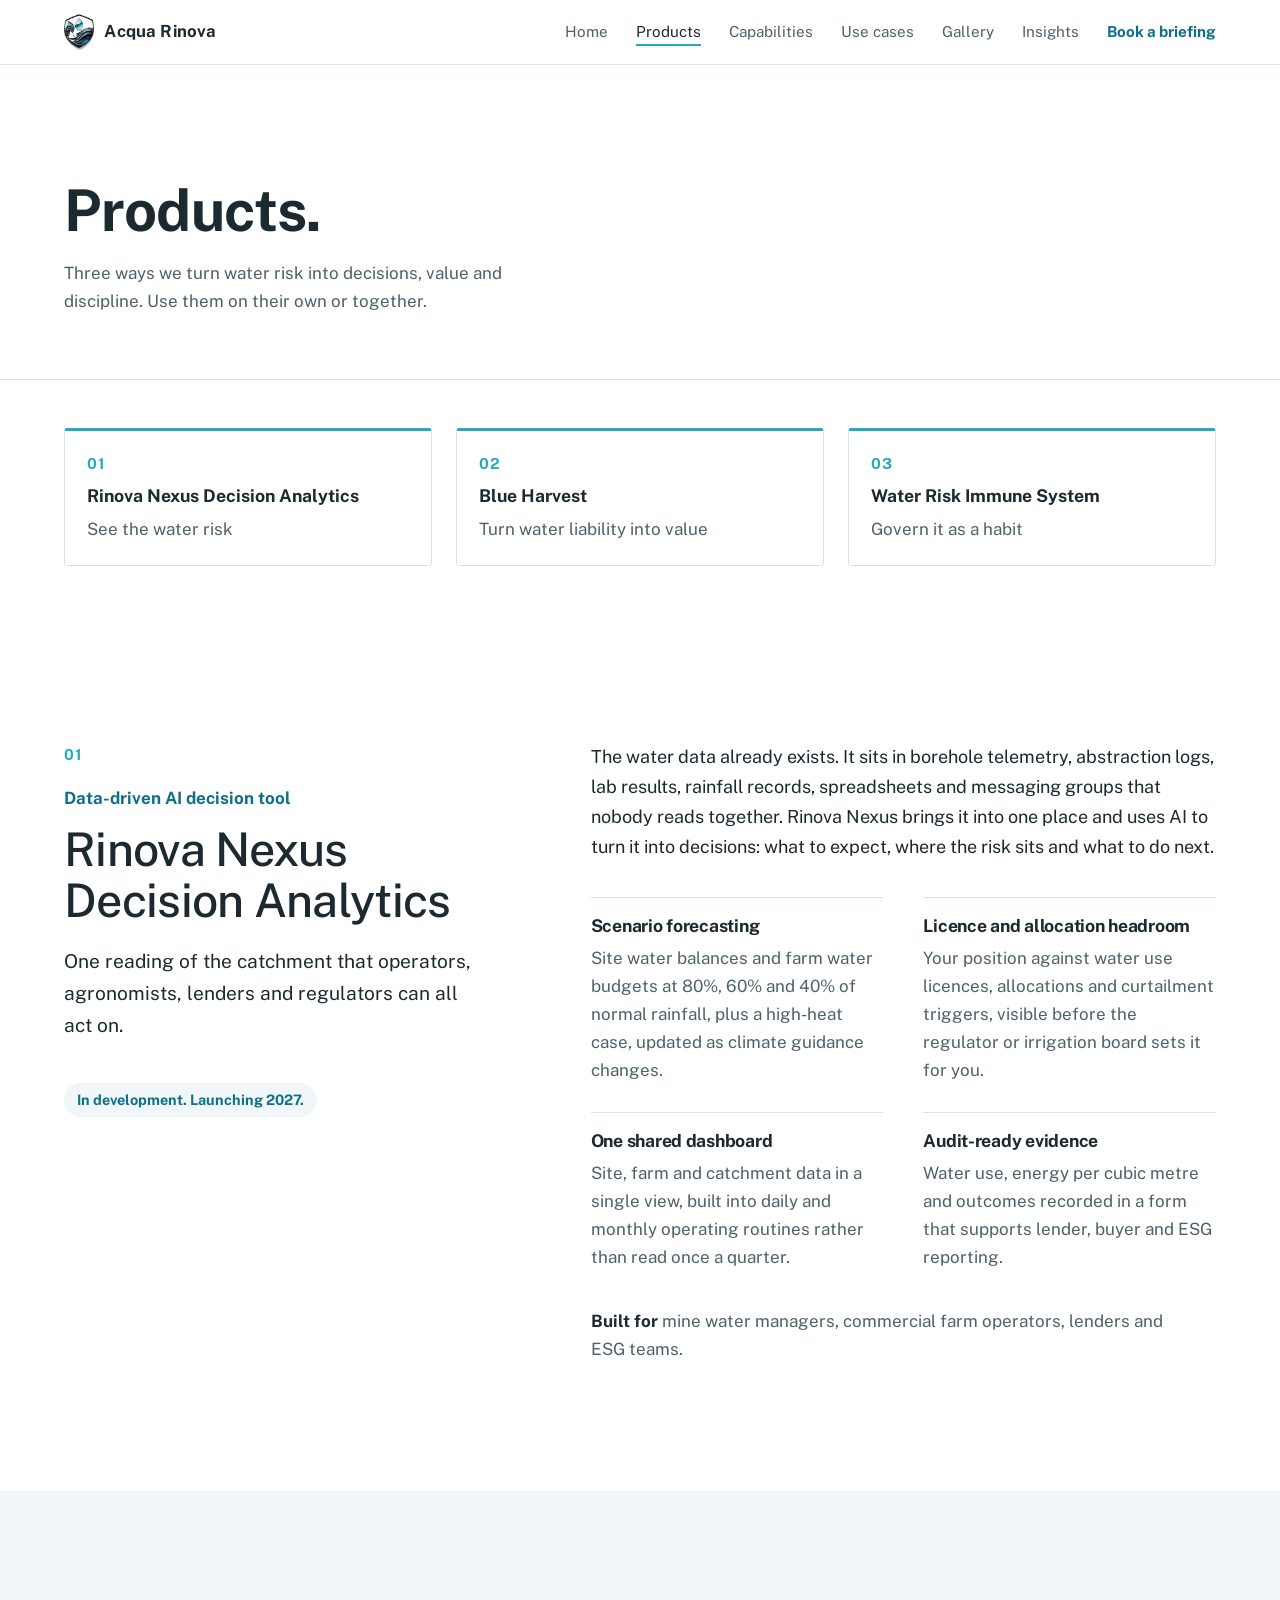
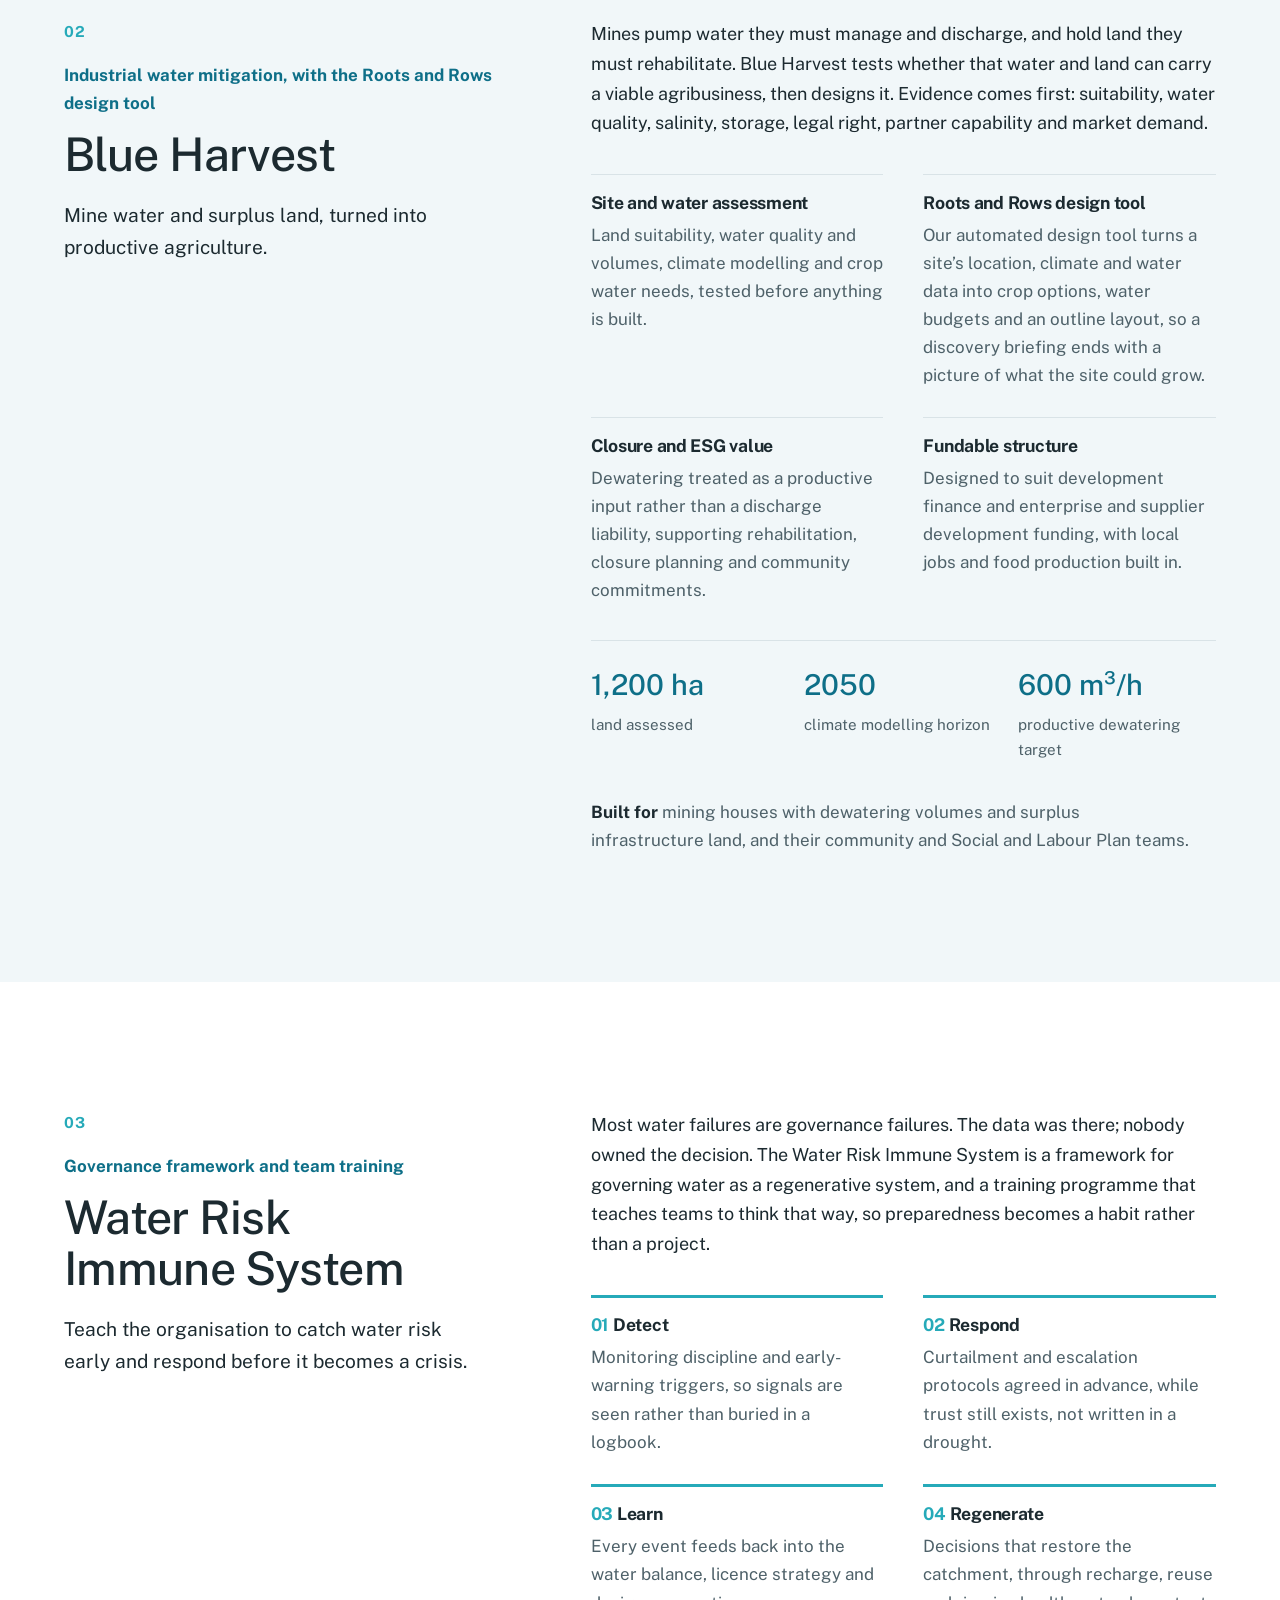
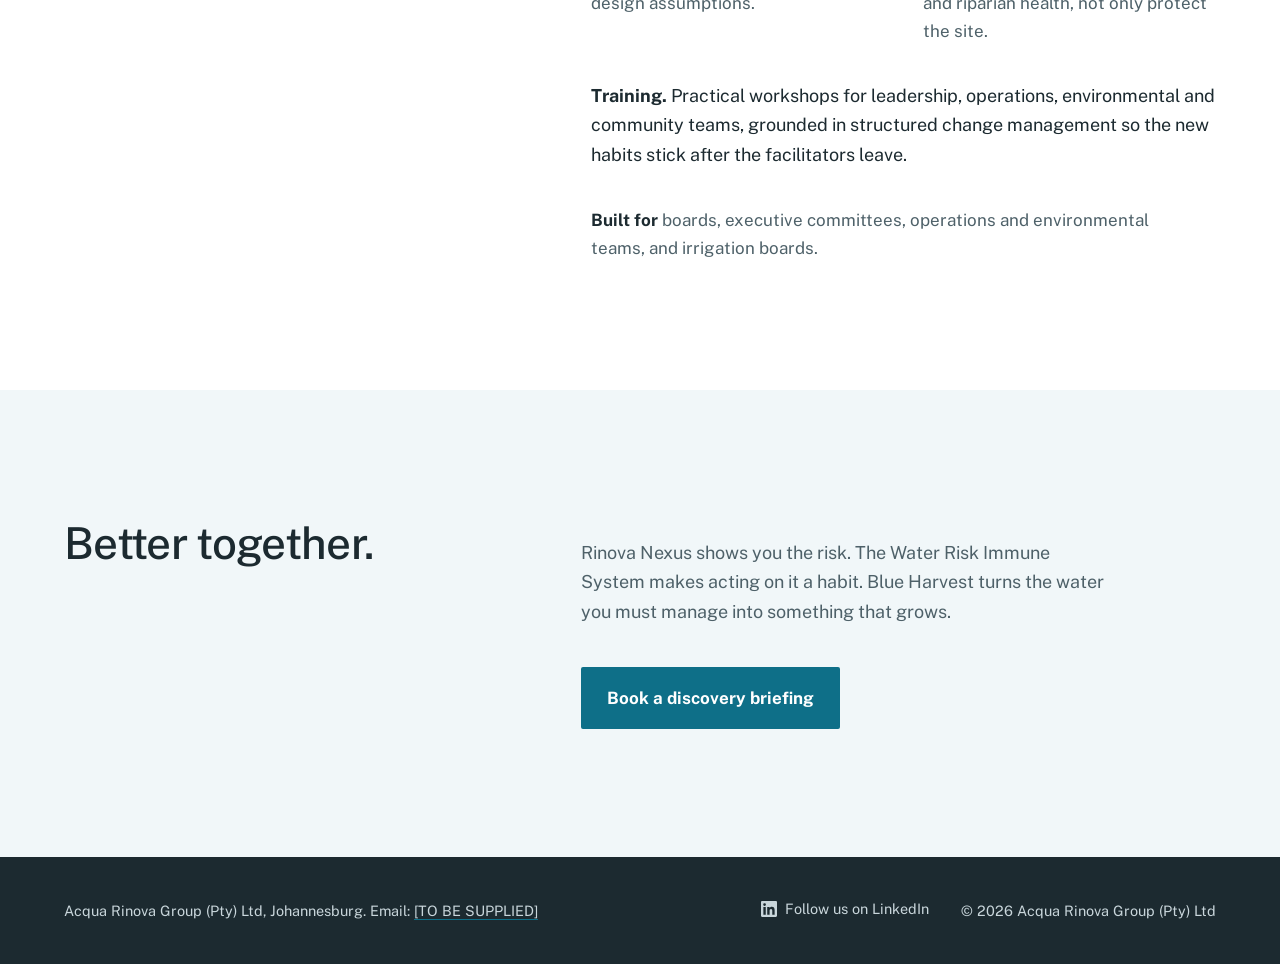
==== commit e0608e2b: "Revise index.html for products page and metadata Updated the title and meta description for the prod" ====
--- a/index.html
+++ b/index.html
@@ -3,361 +3,145 @@
 <head>
   <meta charset="utf-8">
   <meta name="viewport" content="width=device-width, initial-scale=1">
-  <title>Acqua Rinova Group | Water intelligence for mines and farms</title>
-  <meta name="description" content="Acqua Rinova Group is a water-first company in Johannesburg. We help mines and farms that share a catchment plan their water under changing climate conditions, and turn mine water into a productive input for agriculture.">
-  <link rel="canonical" href="https://arinova.co.za/">
   <meta name="theme-color" content="#FFFFFF">
-
-  <!-- Open Graph -->
-  <meta property="og:type" content="website">
-  <meta property="og:site_name" content="Acqua Rinova Group">
-  <meta property="og:locale" content="en_ZA">
-  <meta property="og:url" content="https://arinova.co.za/">
-  <meta property="og:title" content="Acqua Rinova Group | Water intelligence for mines and farms">
-  <meta property="og:description" content="Water intelligence for mines and farms that share a catchment.">
-  <meta property="og:image" content="https://arinova.co.za/assets/og-image.png">
-  <meta property="og:image:width" content="1200">
-  <meta property="og:image:height" content="630">
-  <meta property="og:image:alt" content="Acqua Rinova Group. The intelligence beneath every drop.">
-
-  <!-- Twitter / X -->
-  <meta name="twitter:card" content="summary_large_image">
-  <meta name="twitter:title" content="Acqua Rinova Group | Water intelligence for mines and farms">
-  <meta name="twitter:description" content="Water intelligence for mines and farms that share a catchment.">
-  <meta name="twitter:image" content="https://arinova.co.za/assets/og-image.png">
-  <meta name="twitter:image:alt" content="Acqua Rinova Group. The intelligence beneath every drop.">
-
-  <!-- Favicons -->
   <link rel="icon" href="/favicon.ico" sizes="48x48">
   <link rel="icon" href="/favicon.svg" type="image/svg+xml">
   <link rel="icon" href="/favicon-32x32.png" type="image/png" sizes="32x32">
   <link rel="icon" href="/favicon-16x16.png" type="image/png" sizes="16x16">
   <link rel="apple-touch-icon" href="/apple-touch-icon.png" sizes="180x180">
   <link rel="manifest" href="/site.webmanifest">
-
   <link rel="preconnect" href="https://fonts.googleapis.com">
   <link rel="preconnect" href="https://fonts.gstatic.com" crossorigin>
   <link rel="stylesheet" href="https://fonts.googleapis.com/css2?family=Public+Sans:wght@400;500;700&display=swap">
   <link rel="stylesheet" href="/styles.css">
-
-  <script type="application/ld+json">
-  {
-    "@context": "https://schema.org",
-    "@graph": [
-      {
-        "@type": "Organization",
-        "@id": "https://arinova.co.za/#organization",
-        "name": "Acqua Rinova Group",
-        "legalName": "Acqua Rinova Group (Pty) Ltd",
-        "url": "https://arinova.co.za/",
-        "logo": "https://arinova.co.za/icon-512.png",
-        "slogan": "The intelligence beneath every drop",
-        "description": "A water-first company that helps mines and farms sharing a catchment plan their water under changing climate conditions, and turns mine water into a productive input for agriculture.",
-        "foundingDate": "2026",
-        "address": {
-          "@type": "PostalAddress",
-          "addressLocality": "Johannesburg",
-          "addressCountry": "ZA"
-        },
-        "sameAs": ["https://www.linkedin.com/company/acqua-rinova-group/"],
-        "areaServed": "Southern Africa",
-        "knowsAbout": ["Water resource management", "Mine water reuse", "Irrigation planning", "Catchment management", "El Niño drought preparedness"],
-        "founder": [
-          { "@type": "Person", "name": "Ronell van Staden", "jobTitle": "Co-founder and Director" },
-          { "@type": "Person", "name": "MJ Damhuis", "jobTitle": "Co-founder and Director" }
-        ],
-        "brand": [
-          { "@type": "Brand", "name": "Acqua Nexus" },
-          { "@type": "Brand", "name": "Blue Harvest Projects" },
-          { "@type": "Brand", "name": "Rows and Roots" }
-        ]
-      },
-      {
-        "@type": "WebSite",
-        "@id": "https://arinova.co.za/#website",
-        "url": "https://arinova.co.za/",
-        "name": "Acqua Rinova Group",
-        "inLanguage": "en-ZA",
-        "publisher": { "@id": "https://arinova.co.za/#organization" }
-      }
-    ]
-  }
-  </script>
+  <title>Products | Acqua Rinova Group</title>
+  <meta name="description" content="Rinova Nexus Decision Analytics, Blue Harvest with the Roots and Rows design tool, and the Water Risk Immune System: three products from Acqua Rinova Group.">
+  <link rel="canonical" href="https://arinova.co.za/products/">
+  <meta property="og:type" content="website">
+  <meta property="og:site_name" content="Acqua Rinova Group">
+  <meta property="og:url" content="https://arinova.co.za/products/">
+  <meta property="og:title" content="Products | Acqua Rinova Group">
+  <meta property="og:description" content="Decision analytics, mine water to agriculture, and a water risk governance framework.">
+  <meta property="og:image" content="https://arinova.co.za/assets/og-image.png">
+  <meta property="og:image:width" content="1200">
+  <meta property="og:image:height" content="630">
+  <meta name="twitter:card" content="summary_large_image">
+  <meta name="twitter:image" content="https://arinova.co.za/assets/og-image.png">
 </head>
 <body>
   <a class="skip-link" href="#main">Skip to content</a>
-
   <header class="site-header">
     <div class="wrap header-inner">
       <a class="wordmark" href="/" aria-label="Acqua Rinova Group, home"><img src="/assets/logo-mark-96.webp" alt="" width="30" height="37">Acqua Rinova</a>
       <nav aria-label="Primary">
         <ul class="nav-list">
-          <li><a href="/" aria-current="page">Home</a></li>
-          <li><a href="#capabilities">Capabilities</a></li>
-          <li><a href="#use-cases">Use cases</a></li>
+          <li><a href="/">Home</a></li>
+          <li><a href="/products/" aria-current="page">Products</a></li>
+          <li><a href="/#capabilities">Capabilities</a></li>
+          <li><a href="/#use-cases">Use cases</a></li>
           <li><a href="/gallery/">Gallery</a></li>
           <li><a href="/blog/">Insights</a></li>
-          <li><a class="nav-cta" href="#contact">Book a briefing</a></li>
+          <li><a class="nav-cta" href="/#contact">Book a briefing</a></li>
         </ul>
       </nav>
     </div>
   </header>
-
   <main id="main">
-
-    <!-- HERO
-         To add a photograph, set --hero-image in styles.css, e.g.
-         --hero-image: url("/assets/hero.jpg");
-         The gradient overlay keeps the text readable over any image. -->
-    <section class="hero" aria-labelledby="hero-title">
-      <div class="wrap hero-inner">
-        <p class="hero-company">Acqua Rinova Group</p>
-        <h1 id="hero-title">The intelligence beneath every drop.</h1>
-        <p class="hero-sub">Water intelligence for mines and farms that share a catchment. We help both sectors plan for the water they will have, not the water they used to have.</p>
-        <div class="hero-actions">
-          <a class="button" href="#contact">Book a discovery briefing</a>
-          <a class="text-link" href="#market">Read the context</a>
-        </div>
+    <section class="page-head" aria-labelledby="products-title">
+      <div class="wrap">
+        <h1 id="products-title">Products.</h1>
+        <p>Three ways we turn water risk into decisions, value and discipline. Use them on their own or together.</p>
       </div>
-      <canvas class="hero-wave" aria-hidden="true"></canvas>
-      <div class="waterline" aria-hidden="true"></div>
     </section>
 
-    <!-- MARKET CONTEXT -->
-    <section id="market" class="section" aria-labelledby="market-title">
-      <div class="wrap split">
-        <h2 id="market-title">Your water numbers were built for a different climate.</h2>
-        <div class="prose">
-          <p>Mines and farms in Southern Africa draw from the same catchments. They answer to the same regulators. They face the same El Niño volatility.</p>
-          <p>Most of their water decisions still rest on last year's balances, historic rainfall averages and dam designs made for a wetter world. Monitoring sits in spreadsheets, logbooks and messaging groups that nobody reads together.</p>
-          <p>When water runs short, the paperwork decides who keeps pumping. Operators who know their licence position, their real abstraction and their second sources keep options open. Everyone else waits for the curtailment letter.</p>
+    <nav class="product-index wrap" aria-label="Products on this page">
+      <a class="product-jump" href="#nexus"><span class="product-num">01</span><strong>Rinova Nexus Decision Analytics</strong><span>See the water risk</span></a>
+      <a class="product-jump" href="#blue-harvest"><span class="product-num">02</span><strong>Blue Harvest</strong><span>Turn water liability into value</span></a>
+      <a class="product-jump" href="#immune-system"><span class="product-num">03</span><strong>Water Risk Immune System</strong><span>Govern it as a habit</span></a>
+    </nav>
+
+    <!-- PRODUCT 1 -->
+    <section id="nexus" class="section product" aria-labelledby="nexus-title">
+      <div class="wrap product-inner">
+        <header class="product-head">
+          <p class="product-num">01</p>
+          <p class="product-type">Data-driven AI decision tool</p>
+          <h2 id="nexus-title">Rinova Nexus Decision Analytics</h2>
+          <p class="product-promise">One reading of the catchment that operators, agronomists, lenders and regulators can all act on.</p>
+          <p class="product-status">In development. Launching 2027.</p>
+        </header>
+        <div class="product-body">
+          <p class="product-lead">The water data already exists. It sits in borehole telemetry, abstraction logs, lab results, rainfall records, spreadsheets and messaging groups that nobody reads together. Rinova Nexus brings it into one place and uses AI to turn it into decisions: what to expect, where the risk sits and what to do next.</p>
+          <ul class="feature-grid">
+            <li><h3>Scenario forecasting</h3><p>Site water balances and farm water budgets at 80%, 60% and 40% of normal rainfall, plus a high-heat case, updated as climate guidance changes.</p></li>
+            <li><h3>Licence and allocation headroom</h3><p>Your position against water use licences, allocations and curtailment triggers, visible before the regulator or irrigation board sets it for you.</p></li>
+            <li><h3>One shared dashboard</h3><p>Site, farm and catchment data in a single view, built into daily and monthly operating routines rather than read once a quarter.</p></li>
+            <li><h3>Audit-ready evidence</h3><p>Water use, energy per cubic metre and outcomes recorded in a form that supports lender, buyer and ESG reporting.</p></li>
+          </ul>
+          <p class="product-for"><strong>Built for</strong> mine water managers, commercial farm operators, lenders and ESG teams.</p>
         </div>
       </div>
     </section>
 
-    <!-- THESIS -->
-    <section id="thesis" class="section section-alt" aria-labelledby="thesis-title">
-      <div class="wrap">
-        <h2 id="thesis-title" class="section-title">This is structural, not seasonal.</h2>
-        <div class="thesis-grid">
-          <article class="thesis-block">
-            <h3>The baseline has moved.</h3>
-            <p>In June 2026 the United States National Oceanic and Atmospheric Administration (NOAA) issued an El Niño advisory and gave a 63% chance of a very strong event for November 2026 to January 2027. The Famine Early Warning Systems Network (FEWS NET) rates agricultural risk in Southern Africa as high for October 2026 to March 2027, with below-average rainfall and extreme heat expected.</p>
-          </article>
-          <article class="thesis-block">
-            <h3>Extremes are now the planning case.</h3>
-            <p>The World Meteorological Organization (WMO) reports that record heat and El Niño amplified drought in Southern Africa in 2024. The Food and Agriculture Organization (FAO) describes the most recent El Niño cycle as the region's worst drought in more than a century, with 61 million people needing assistance.</p>
-          </article>
-          <article class="thesis-block">
-            <h3>One sector's liability is another's input.</h3>
-            <p>Agriculture accounts for around 72% of global freshwater withdrawals. Mines pump water they must manage and discharge. Where quality, licensing, governance and economics align, mine water becomes a second source for farming.</p>
-          </article>
-        </div>
-        <p class="source-note">Sources: NOAA Climate Prediction Center, El Niño advisory, 11 June 2026. FEWS NET, El Niño 2026 to 2027 topic page. WMO, State of Global Water Resources 2024. FAO, June 2026. UN-Water, FAO 2025 AQUASTAT data. Probabilities reflect guidance at the time of publication and are reviewed as forecasts change.</p>
-      </div>
-    </section>
-
-    <!-- CAPABILITIES -->
-    <section id="capabilities" class="section" aria-labelledby="capabilities-title">
-      <div class="wrap">
-        <h2 id="capabilities-title" class="section-title">What we do.</h2>
-        <ul class="capability-grid">
-          <li class="capability">
-            <h3>Scenario water budgets</h3>
-            <p>We re-run site water balances and farm water budgets at 80%, 60% and 40% of normal rainfall, with a high-heat case. Each scenario shows where operations, crops and cashflow come under pressure.</p>
-          </li>
-          <li class="capability">
-            <h3>Licence and allocation review</h3>
-            <p>We audit water use licences, irrigation rights, carry-over rules and curtailment exposure, so you know your position before the regulator or irrigation board sets it for you.</p>
-          </li>
-          <li class="capability">
-            <h3>Monitoring discipline</h3>
-            <p>Borehole telemetry, abstraction logs, flow meters and soil moisture probes. We set up the measurements that make water use visible and defensible.</p>
-          </li>
-          <li class="capability">
-            <h3>Productive mine-water reuse</h3>
-            <p>Through Blue Harvest Projects we assess mine water and surplus mine land as inputs for agriculture. Our Rows and Roots discovery tool tests suitability, water quality, crop water needs and market demand before anything is built.</p>
-          </li>
-          <li class="capability">
-            <h3>One shared water view</h3>
-            <p>Acqua Nexus is our water decision-making tool, in development. It brings site, farm and catchment data into one view that operators, agronomists, lenders and water officers read from.</p>
-          </li>
-        </ul>
-      </div>
-    </section>
-
-    <!-- OPERATING MODEL DIAGRAM -->
-    <section id="operating-model" class="section section-alt" aria-labelledby="model-title">
-      <div class="wrap split">
-        <div>
-          <h2 id="model-title">How it fits together.</h2>
-          <p class="prose-lead">Acqua Rinova sits between the people and systems that already hold your water data. Our role is to connect them into one reading of the catchment.</p>
-        </div>
-        <figure class="diagram">
-          <svg viewBox="0 0 640 640" role="img" aria-labelledby="diagram-title diagram-desc" class="hub-diagram">
-            <title id="diagram-title">Acqua Rinova operating model</title>
-            <desc id="diagram-desc">A hub-and-spoke diagram. Acqua Rinova water intelligence sits at the centre. Six connected elements surround it: mine site water balances, farm water budgets, monitoring and telemetry, licences and allocations, regulators and catchment bodies, and lenders and Environmental, Social and Governance reporting.</desc>
-
-            <!-- the shared catchment -->
-            <circle class="ring" cx="320" cy="320" r="200"/>
-            <circle class="ring ring-inner" cx="320" cy="320" r="140"/>
-
-            <g class="spokes">
-              <line class="spoke" x1="320" y1="320" x2="320" y2="120"/>
-              <line class="spoke" x1="320" y1="320" x2="493" y2="220"/>
-              <line class="spoke" x1="320" y1="320" x2="493" y2="420"/>
-              <line class="spoke" x1="320" y1="320" x2="320" y2="520"/>
-              <line class="spoke" x1="320" y1="320" x2="147" y2="420"/>
-              <line class="spoke" x1="320" y1="320" x2="147" y2="220"/>
-              <line class="flow" x1="320" y1="320" x2="320" y2="120"/>
-              <line class="flow" x1="320" y1="320" x2="493" y2="220"/>
-              <line class="flow" x1="320" y1="320" x2="493" y2="420"/>
-              <line class="flow" x1="320" y1="320" x2="320" y2="520"/>
-              <line class="flow" x1="320" y1="320" x2="147" y2="420"/>
-              <line class="flow" x1="320" y1="320" x2="147" y2="220"/>
-            </g>
-
-            <g class="node"><circle cx="320" cy="120" r="10"/><text x="320" y="70" text-anchor="middle">Mine site</text><text x="320" y="98" text-anchor="middle">water balances</text></g>
-            <g class="node"><circle cx="493" cy="220" r="10"/><text x="493" y="170" text-anchor="middle">Farm water</text><text x="493" y="198" text-anchor="middle">budgets</text></g>
-            <g class="node"><circle cx="493" cy="420" r="10"/><text x="493" y="460" text-anchor="middle">Monitoring</text><text x="493" y="488" text-anchor="middle">and telemetry</text></g>
-            <g class="node"><circle cx="320" cy="520" r="10"/><text x="320" y="560" text-anchor="middle">Licences and</text><text x="320" y="588" text-anchor="middle">allocations</text></g>
-            <g class="node"><circle cx="147" cy="420" r="10"/><text x="147" y="460" text-anchor="middle">Regulators and</text><text x="147" y="488" text-anchor="middle">catchment bodies</text></g>
-            <g class="node"><circle cx="147" cy="220" r="10"/><text x="147" y="170" text-anchor="middle">Lenders and</text><text x="147" y="198" text-anchor="middle">ESG reporting</text></g>
-
-            <g class="hub">
-              <circle class="hub-pulse" cx="320" cy="320" r="96"/>
-              <circle class="hub-core" cx="320" cy="320" r="96"/>
-              <text x="320" y="316" text-anchor="middle" class="hub-text">Acqua Rinova</text>
-              <text x="320" y="344" text-anchor="middle" class="hub-text-sub">water intelligence</text>
-            </g>
-          </svg>
-          <figcaption>ESG means Environmental, Social and Governance. The outer ring is the shared catchment: every element on it draws from the same water.</figcaption>
-        </figure>
-      </div>
-    </section>
-
-    <!-- USE CASES -->
-    <section id="use-cases" class="section" aria-labelledby="use-cases-title">
-      <div class="wrap">
-        <h2 id="use-cases-title" class="section-title">Who we work with.</h2>
-        <div class="use-cases">
-          <article class="use-case">
-            <p class="buyer">Mining houses</p>
-            <h3>Mine water that grows food, jobs and futures.</h3>
-            <p>For mines with dewatering volumes and surplus infrastructure land. We test whether that water and land can carry a viable agricultural operation, reducing closure and Environmental, Social and Governance (ESG) risk rather than adding to it.</p>
-          </article>
-          <article class="use-case">
-            <p class="buyer">Commercial agriculture</p>
-            <h3>A water budget you can defend in a dry season.</h3>
-            <p>For farms and irrigation schemes drawing on shared catchments. We rebuild the water budget around rainfall probabilities, crop stage, storage losses and allocation rules, then test the revenue under each scenario.</p>
-          </article>
-          <article class="use-case">
-            <p class="buyer">Lenders, insurers and Development Finance Institutions (DFIs)</p>
-            <h3>Water risk read as margin risk.</h3>
-            <p>For funders of mining and agricultural assets. We provide water evidence that can be audited: water use, crop response, energy per cubic metre and community impact, in a form that supports ESG reporting.</p>
-          </article>
-          <article class="use-case">
-            <p class="buyer">Community and Social and Labour Plan (SLP) teams</p>
-            <h3>A mine's water decisions are local economic decisions.</h3>
-            <p>For teams responsible for community commitments. We help design mine-integrated agribusiness that uses water already on site to create work and food locally.</p>
-          </article>
+    <!-- PRODUCT 2 -->
+    <section id="blue-harvest" class="section section-alt product" aria-labelledby="harvest-title">
+      <div class="wrap product-inner">
+        <header class="product-head">
+          <p class="product-num">02</p>
+          <p class="product-type">Industrial water mitigation, with the Roots and Rows design tool</p>
+          <h2 id="harvest-title">Blue Harvest</h2>
+          <p class="product-promise">Mine water and surplus land, turned into productive agriculture.</p>
+        </header>
+        <div class="product-body">
+          <p class="product-lead">Mines pump water they must manage and discharge, and hold land they must rehabilitate. Blue Harvest tests whether that water and land can carry a viable agribusiness, then designs it. Evidence comes first: suitability, water quality, salinity, storage, legal right, partner capability and market demand.</p>
+          <ul class="feature-grid">
+            <li><h3>Site and water assessment</h3><p>Land suitability, water quality and volumes, climate modelling and crop water needs, tested before anything is built.</p></li>
+            <li><h3>Roots and Rows design tool</h3><p>Our automated design tool turns a site&#8217;s location, climate and water data into crop options, water budgets and an outline layout, so a discovery briefing ends with a picture of what the site could grow.</p></li>
+            <li><h3>Closure and ESG value</h3><p>Dewatering treated as a productive input rather than a discharge liability, supporting rehabilitation, closure planning and community commitments.</p></li>
+            <li><h3>Fundable structure</h3><p>Designed to suit development finance and enterprise and supplier development funding, with local jobs and food production built in.</p></li>
+          </ul>
+          <dl class="product-proof">
+            <div><dt>1,200 ha</dt><dd>land assessed</dd></div>
+            <div><dt>2050</dt><dd>climate modelling horizon</dd></div>
+            <div><dt>600 m&#179;/h</dt><dd>productive dewatering target</dd></div>
+          </dl>
+          <p class="product-for"><strong>Built for</strong> mining houses with dewatering volumes and surplus infrastructure land, and their community and Social and Labour Plan teams.</p>
         </div>
       </div>
     </section>
 
-    <!-- COMMERCIAL CASE -->
-    <section id="commercial-case" class="section section-alt" aria-labelledby="commercial-title">
-      <div class="wrap split">
-        <div>
-          <h2 id="commercial-title">The commercial case.</h2>
-          <p class="prose-lead">Water decisions made early are cheaper than water decisions made under curtailment. Our work is built on assessed land, assessed water and long-range climate modelling.</p>
-        </div>
-        <div>
-          <dl class="evidence">
-            <div class="evidence-item">
-              <dt>1,200 hectares</dt>
-              <dd>of land assessed for agricultural suitability</dd>
-            </div>
-            <div class="evidence-item">
-              <dt>2050</dt>
-              <dd>horizon for climate modelling on assessed sites</dd>
-            </div>
-            <div class="evidence-item">
-              <dt>600 cubic metres per hour</dt>
-              <dd>productive dewatering target in a mine-integrated agribusiness design</dd>
-            </div>
-          </dl>
-          <p class="source-note">Source: Acqua Rinova Group, Blue Harvest Projects programme evidence base, June 2026.</p>
-          <div class="placeholder" role="note">
-            <p><strong>[TO BE SUPPLIED]</strong> Measurable benefit to the buyer, for example avoided curtailment cost, water cost per hectare or reduction in discharge volume, with a named source for each figure.</p>
-          </div>
+    <!-- PRODUCT 3 -->
+    <section id="immune-system" class="section product" aria-labelledby="immune-title">
+      <div class="wrap product-inner">
+        <header class="product-head">
+          <p class="product-num">03</p>
+          <p class="product-type">Governance framework and team training</p>
+          <h2 id="immune-title">Water Risk Immune System</h2>
+          <p class="product-promise">Teach the organisation to catch water risk early and respond before it becomes a crisis.</p>
+        </header>
+        <div class="product-body">
+          <p class="product-lead">Most water failures are governance failures. The data was there; nobody owned the decision. The Water Risk Immune System is a framework for governing water as a regenerative system, and a training programme that teaches teams to think that way, so preparedness becomes a habit rather than a project.</p>
+          <ol class="immune-steps">
+            <li><h3>Detect</h3><p>Monitoring discipline and early-warning triggers, so signals are seen rather than buried in a logbook.</p></li>
+            <li><h3>Respond</h3><p>Curtailment and escalation protocols agreed in advance, while trust still exists, not written in a drought.</p></li>
+            <li><h3>Learn</h3><p>Every event feeds back into the water balance, licence strategy and design assumptions.</p></li>
+            <li><h3>Regenerate</h3><p>Decisions that restore the catchment, through recharge, reuse and riparian health, not only protect the site.</p></li>
+          </ol>
+          <p class="product-lead product-training"><strong>Training.</strong> Practical workshops for leadership, operations, environmental and community teams, grounded in structured change management so the new habits stick after the facilitators leave.</p>
+          <p class="product-for"><strong>Built for</strong> boards, executive committees, operations and environmental teams, and irrigation boards.</p>
         </div>
       </div>
     </section>
 
-    <!-- DESIGN PHILOSOPHY -->
-    <section id="principles" class="section" aria-labelledby="principles-title">
-      <div class="wrap">
-        <h2 id="principles-title" class="section-title">How we think about water.</h2>
-        <div class="principles">
-          <article class="principle">
-            <h3>Probabilities, not averages.</h3>
-            <p>A rainfall average is a memory. Plans should be tested against the range of seasons that could arrive, including the hot and dry ones.</p>
-          </article>
-          <article class="principle">
-            <h3>Evidence before conversion.</h3>
-            <p>Not all mine water suits irrigation. Quality, salinity, volume stability, legal right and crop tolerance are tested before anyone plants.</p>
-          </article>
-          <article class="principle">
-            <h3>The catchment, not the fence line.</h3>
-            <p>What happens upstream does not stay upstream. Mines and farms share the water, so they should share the picture of it.</p>
-          </article>
+    <section class="section section-alt product-together" aria-labelledby="together-title">
+      <div class="wrap split">
+        <h2 id="together-title">Better together.</h2>
+        <div>
+          <p class="prose-lead">Rinova Nexus shows you the risk. The Water Risk Immune System makes acting on it a habit. Blue Harvest turns the water you must manage into something that grows.</p>
+          <p class="hero-actions"><a class="button" href="/#contact">Book a discovery briefing</a></p>
         </div>
       </div>
     </section>
-
-    <!-- LEADERSHIP -->
-    <section id="leadership" class="section section-alt" aria-labelledby="leadership-title">
-      <div class="wrap">
-        <h2 id="leadership-title" class="section-title">Leadership.</h2>
-        <div class="leaders">
-          <article class="leader">
-            <div class="leader-photo" role="img" aria-label="Photograph of Ronell van Staden, to be supplied"></div>
-            <h3>Ronell van Staden</h3>
-            <p class="leader-title">Co-founder and Director</p>
-            <p>Management consultant for more than 25 years across Southern Africa, New Zealand, Switzerland and the United States, including 12 years at PwC.</p>
-          </article>
-          <article class="leader">
-            <div class="leader-photo" role="img" aria-label="Photograph of MJ Damhuis, to be supplied"></div>
-            <h3>MJ Damhuis</h3>
-            <p class="leader-title">Co-founder and Director</p>
-            <p class="placeholder-inline">[One-line credential TO BE SUPPLIED]</p>
-          </article>
-        </div>
-      </div>
-    </section>
-
-    <!-- INSIGHTS -->
-    <section id="insights" class="section" aria-labelledby="insights-title">
-      <div class="wrap split">
-        <h2 id="insights-title">Insights.</h2>
-        <div class="prose">
-          <p>Analysis on water, mining and agriculture in shared catchments.</p>
-          <p><a class="text-link" href="/blog/">Go to insights</a></p>
-        </div>
-      </div>
-    </section>
-
-    <!-- CONTACT -->
-    <section id="contact" class="section contact" aria-labelledby="contact-title">
-      <div class="wrap">
-        <h2 id="contact-title" class="section-title">Book a discovery briefing.</h2>
-        <p class="prose-lead">A one-hour conversation about your site, your farm or your catchment, and where the water risk sits.</p>
-        <a class="button" href="mailto:[TO-BE-SUPPLIED]?subject=Discovery%20briefing">Email us to book</a>
-        <p class="contact-alt">Or follow our work on <a class="text-link" href="https://www.linkedin.com/company/acqua-rinova-group/" target="_blank" rel="noopener noreferrer">LinkedIn</a>.</p>
-      </div>
-    </section>
-
   </main>
 
   <footer class="site-footer">
@@ -367,8 +151,6 @@
       <p>&copy; <span data-year>2026</span> Acqua Rinova Group (Pty) Ltd</p>
     </div>
   </footer>
-
   <script src="/script.js" defer></script>
-  <script src="/hero-wave.js" defer></script>
 </body>
 </html>
--- a/styles.css
+++ b/styles.css
@@ -507,6 +507,83 @@
 .article-body { max-width: var(--measure); font-size: 1.125rem; }
 .article-body h2 { font-size: 1.6rem; font-weight: 500; margin: 2.5rem 0 1rem; }
 
+/* Products */
+.section-more { margin-top: 2rem; }
+.product-index {
+  display: grid;
+  gap: 1rem;
+  padding-top: clamp(2rem, 4vw, 3rem);
+  padding-bottom: clamp(2rem, 4vw, 3rem);
+}
+@media (min-width: 860px) { .product-index { grid-template-columns: repeat(3, 1fr); gap: 1.5rem; } }
+.product-jump {
+  display: grid;
+  gap: 0.3rem;
+  padding: 1.25rem 1.4rem 1.4rem;
+  border: 1px solid var(--line);
+  border-top: 3px solid var(--aqua);
+  border-radius: 3px;
+  text-decoration: none;
+  color: var(--text);
+  background: var(--paper);
+  transition: border-color 0.2s ease, box-shadow 0.2s ease;
+}
+.product-jump:hover, .product-jump:focus-visible {
+  border-color: var(--accent);
+  box-shadow: 0 6px 20px rgba(14, 111, 136, 0.1);
+  color: var(--text);
+}
+.product-jump strong { font-size: 1.1rem; }
+.product-jump span:last-child { color: var(--muted); }
+.product-num { color: var(--aqua); font-weight: 700; font-size: 0.95rem; letter-spacing: 0.04em; }
+.product-inner { display: grid; gap: 2.5rem; }
+@media (min-width: 960px) {
+  .product-inner { grid-template-columns: minmax(0, 5fr) minmax(0, 7fr); gap: 5rem; }
+  .product-head { position: sticky; top: 6.5rem; align-self: start; }
+}
+.product-type { color: var(--accent); font-weight: 700; margin: 0.4rem 0 0.75rem; }
+.product-head h2 { font-size: clamp(1.9rem, 3.8vw, 2.9rem); font-weight: 500; line-height: 1.1; max-width: 16ch; }
+.product-promise { font-size: 1.2rem; margin-top: 1.25rem; max-width: 34ch; }
+.product-status {
+  display: inline-block;
+  margin-top: 1.25rem;
+  padding: 0.35rem 0.8rem;
+  border-radius: 999px;
+  background: var(--mist);
+  color: var(--accent);
+  font-size: 0.9rem;
+  font-weight: 700;
+}
+.section-alt .product-status { background: var(--paper); }
+.product-lead { font-size: 1.125rem; max-width: 60ch; }
+.feature-grid, .immune-steps {
+  list-style: none;
+  margin: 2.25rem 0 0;
+  padding: 0;
+  display: grid;
+  gap: 1.75rem 2.5rem;
+}
+@media (min-width: 640px) { .feature-grid, .immune-steps { grid-template-columns: repeat(2, 1fr); } }
+.feature-grid li, .immune-steps li { border-top: 1px solid var(--line); padding-top: 1.1rem; }
+.feature-grid h3, .immune-steps h3 { font-size: 1.1rem; margin-bottom: 0.5rem; }
+.feature-grid p, .immune-steps p { color: var(--muted); }
+.immune-steps { counter-reset: step; }
+.immune-steps li { counter-increment: step; border-top: 3px solid var(--aqua); }
+.immune-steps h3::before { content: counter(step, decimal-leading-zero) "  "; color: var(--aqua); }
+.product-training { margin-top: 2.25rem; }
+.product-proof {
+  margin: 2.25rem 0 0;
+  display: grid;
+  grid-template-columns: repeat(3, minmax(0, 1fr));
+  gap: 1rem;
+  border-top: 1px solid var(--line);
+  padding-top: 1.25rem;
+}
+.product-proof dt { font-size: clamp(1.3rem, 2.6vw, 1.8rem); font-weight: 500; color: var(--accent); }
+.product-proof dd { margin: 0.2rem 0 0; color: var(--muted); font-size: 0.95rem; }
+.product-for { margin-top: 2.25rem; color: var(--muted); max-width: 60ch; }
+.product-for strong { color: var(--text); }
+
 /* Gallery */
 .gallery-grid {
   list-style: none;
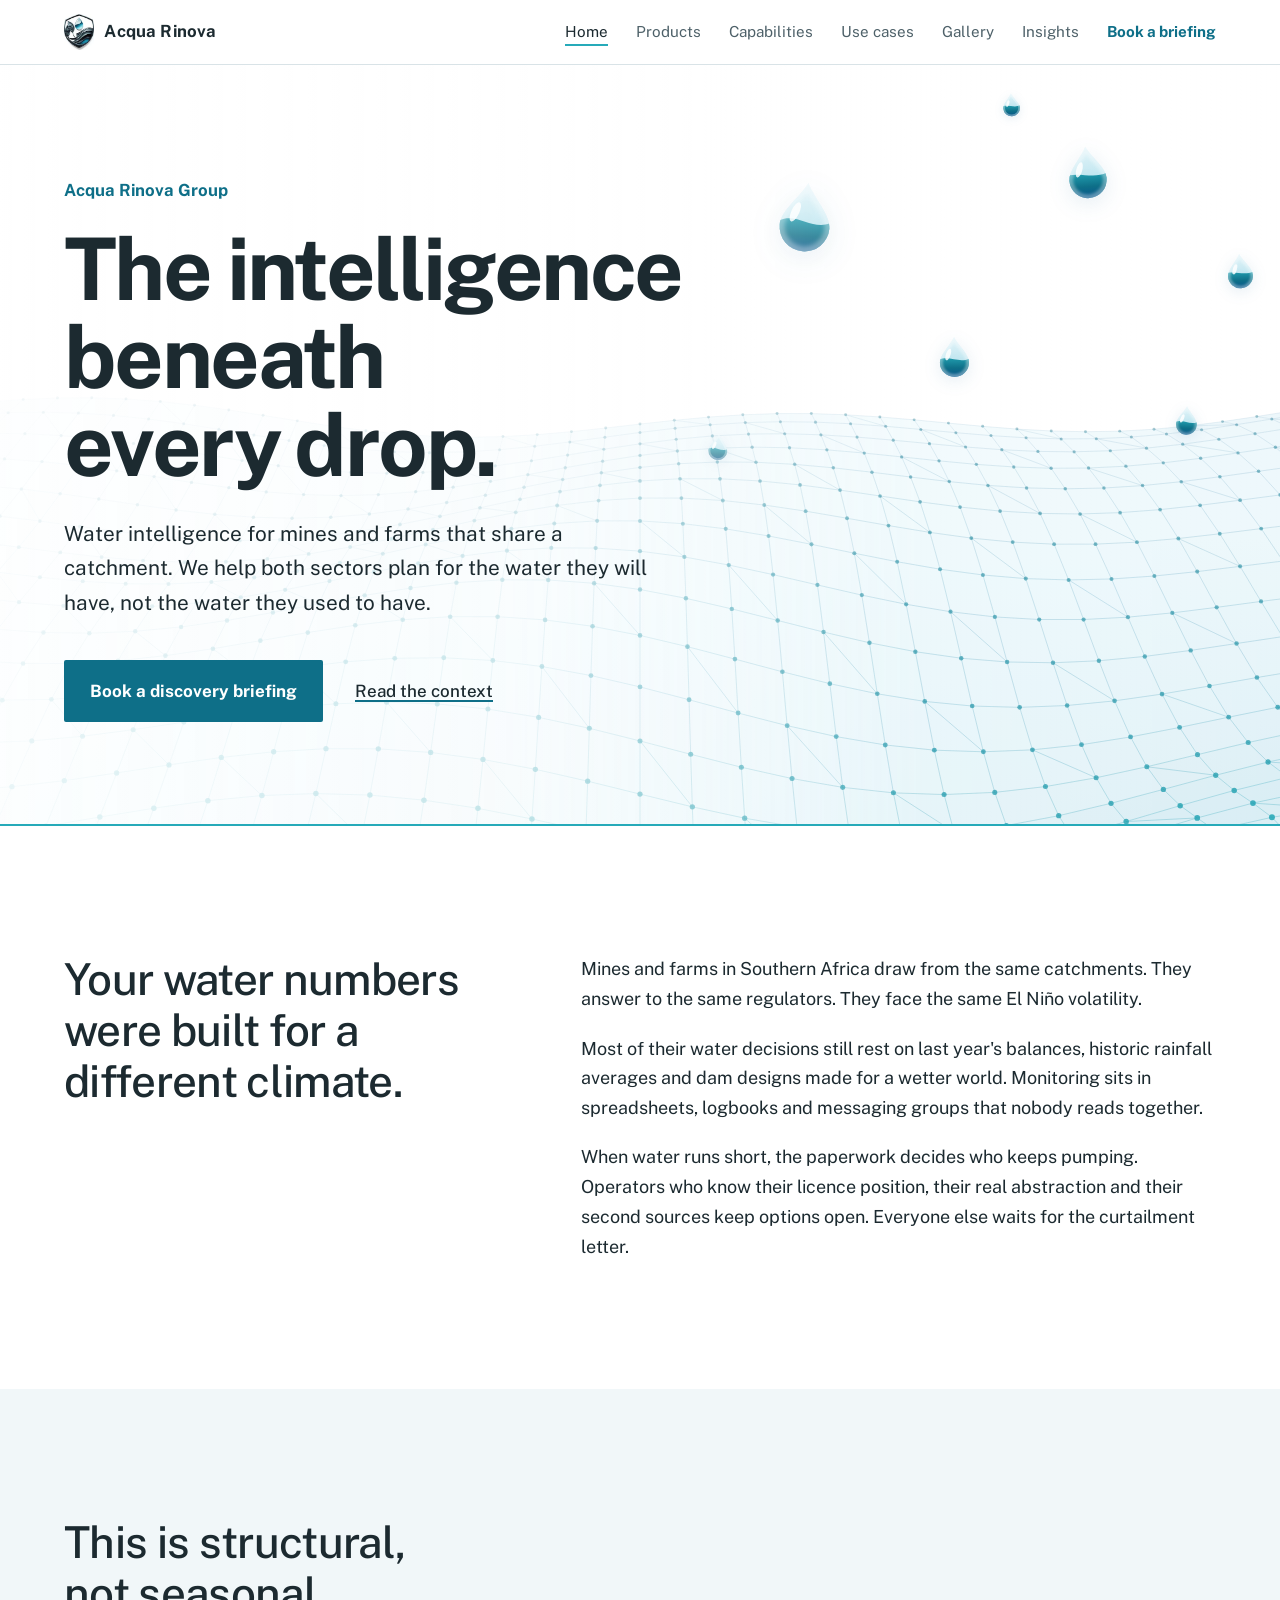
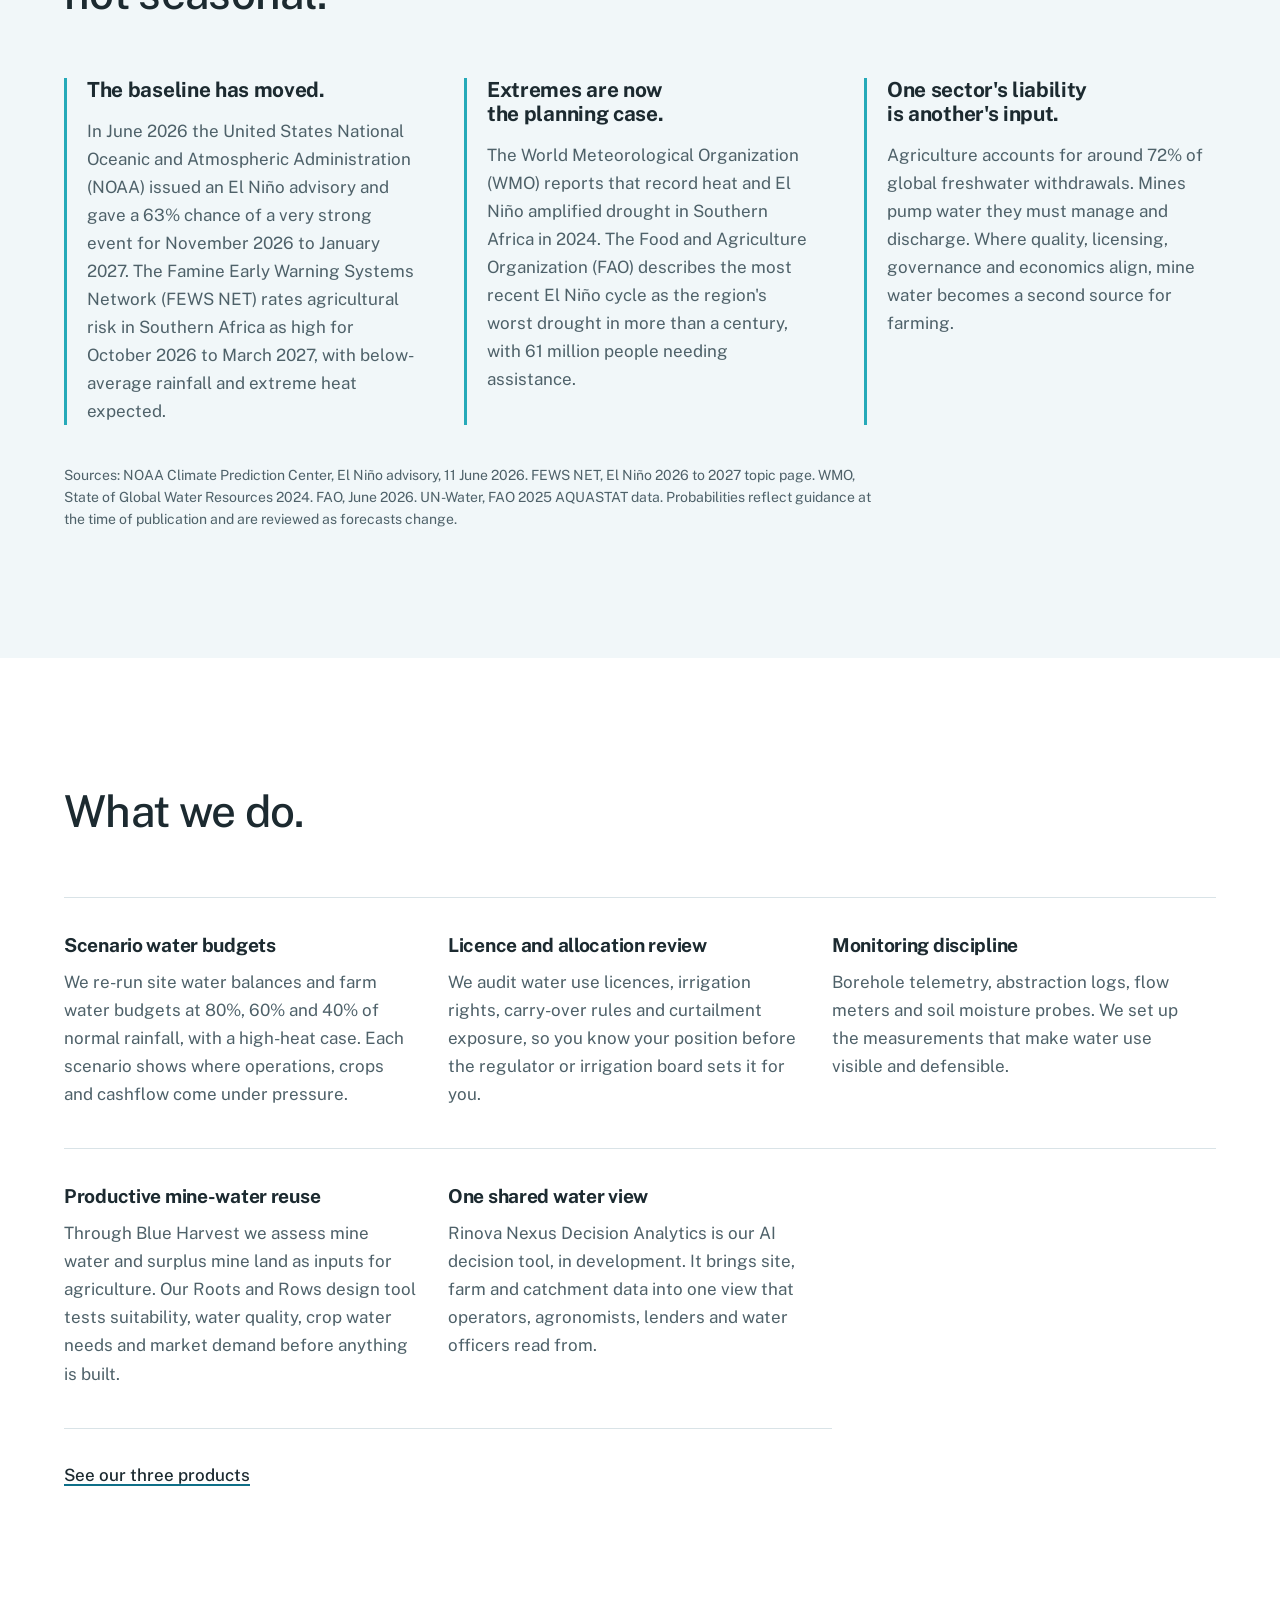
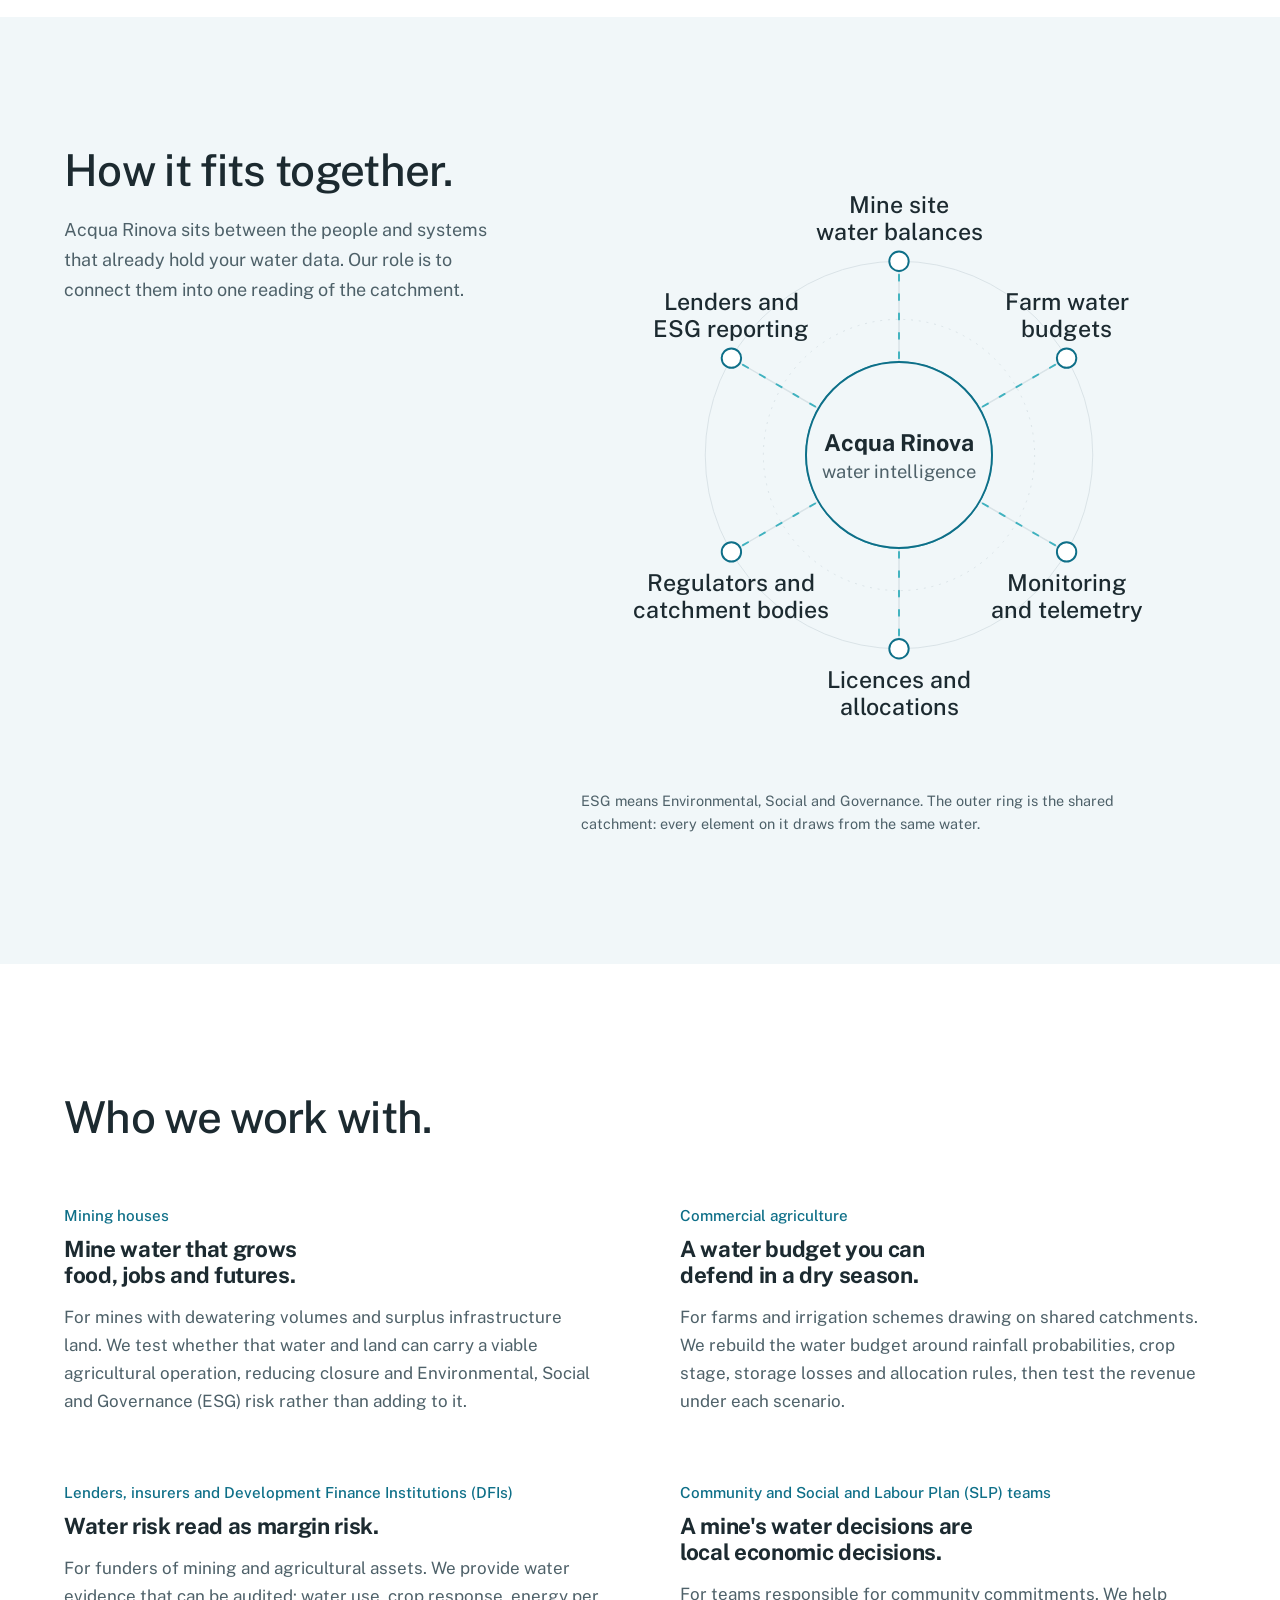
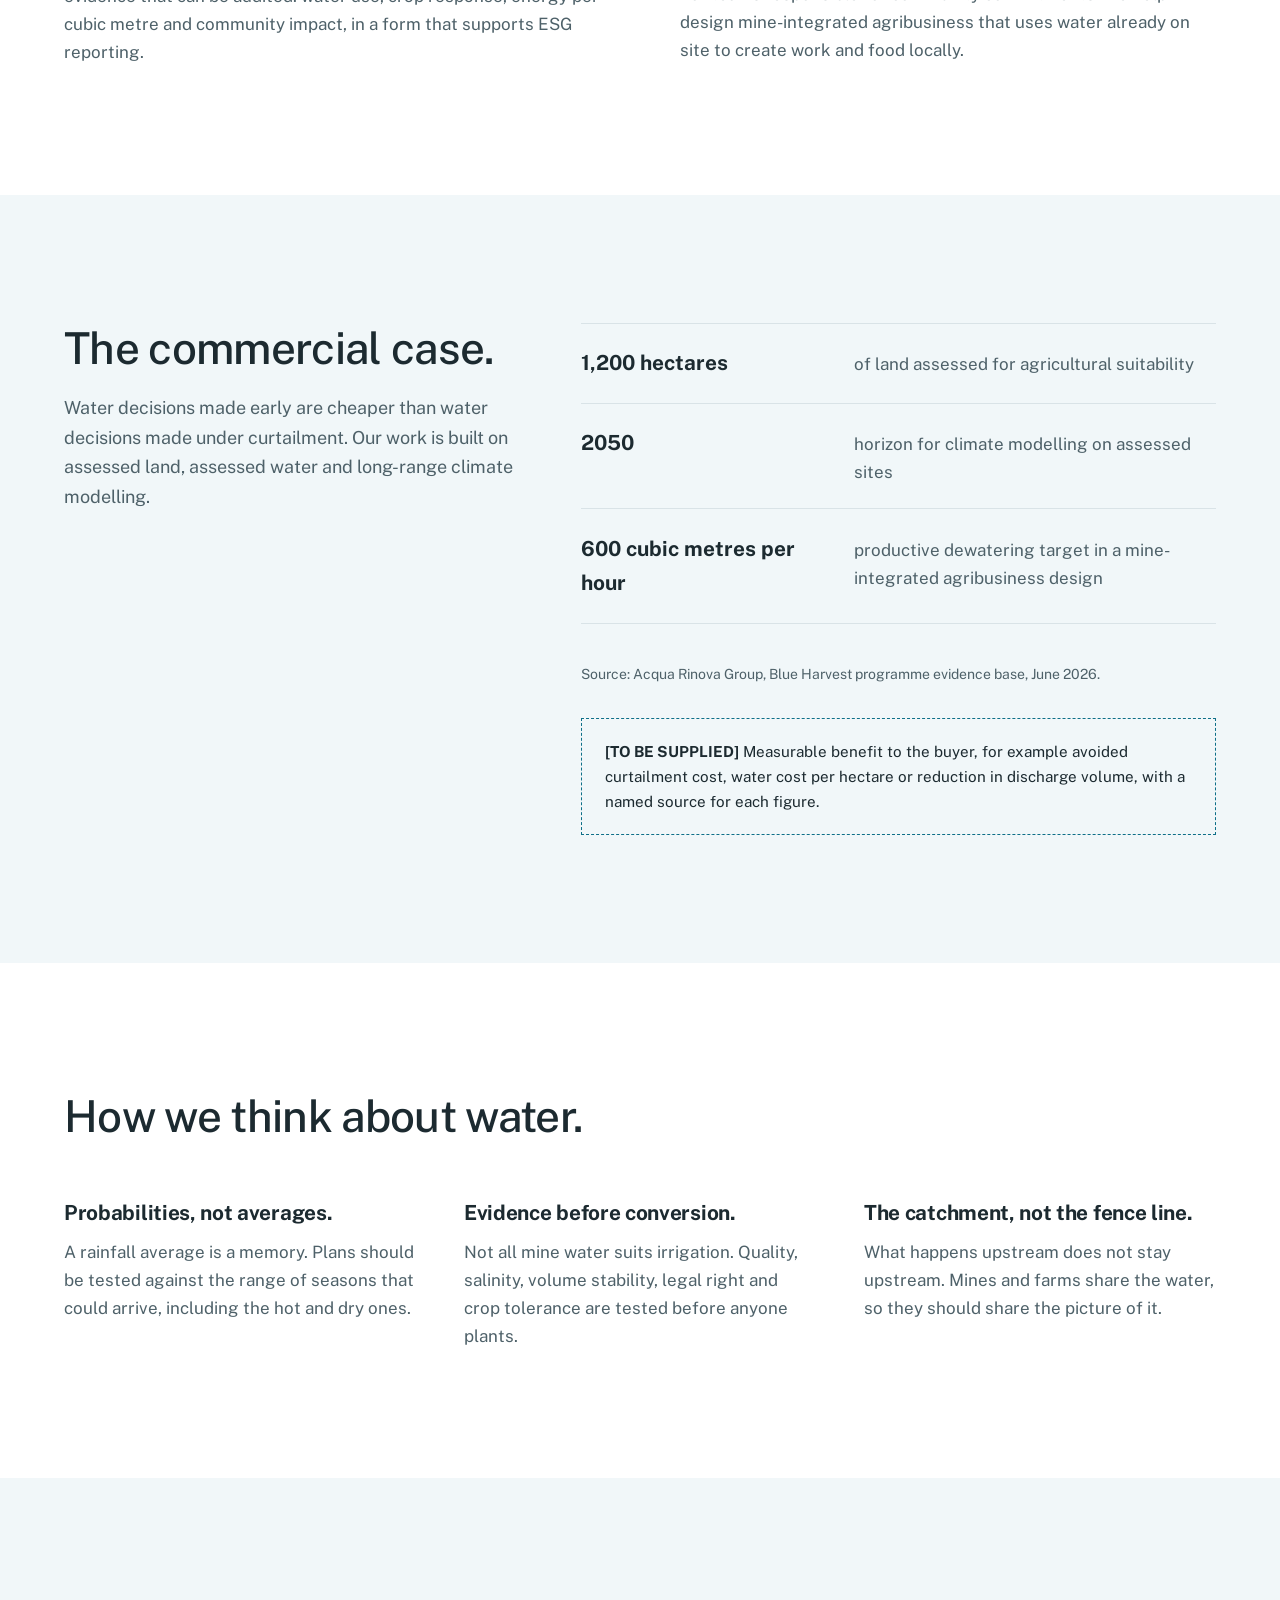
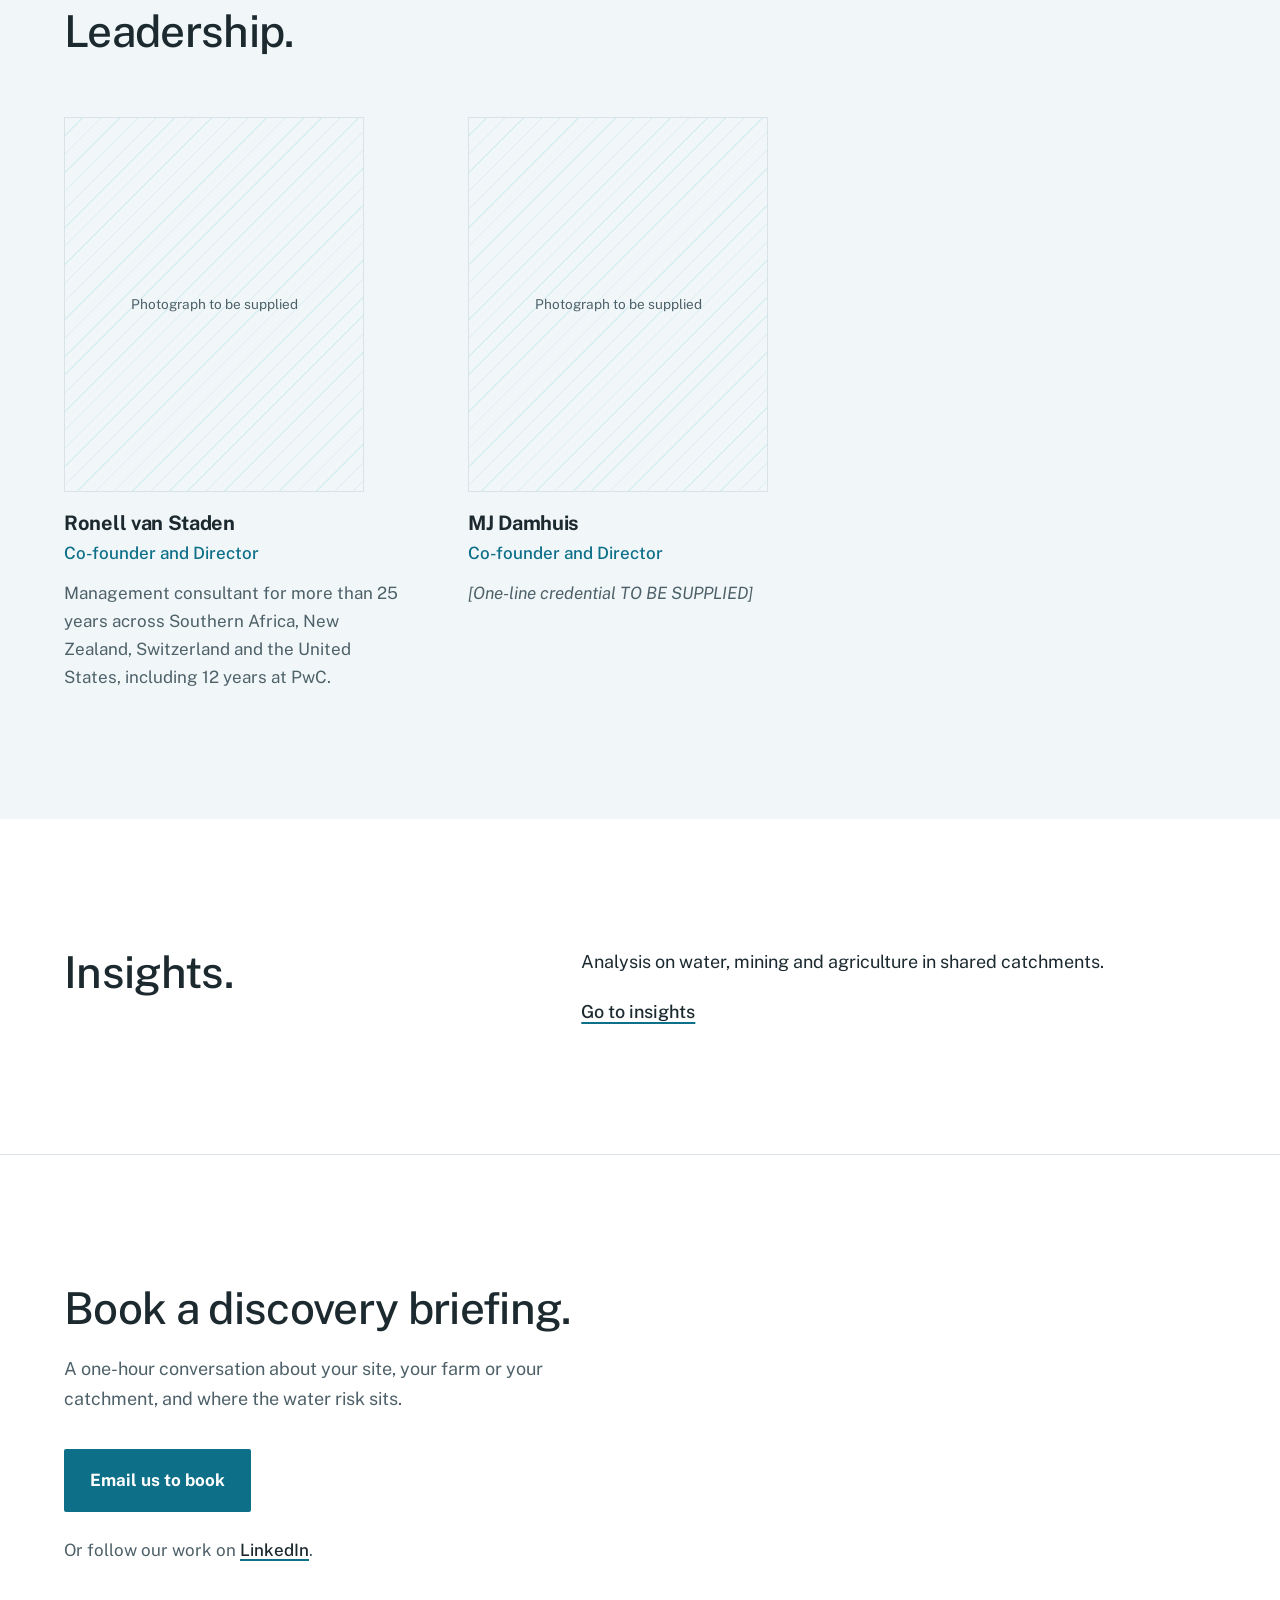
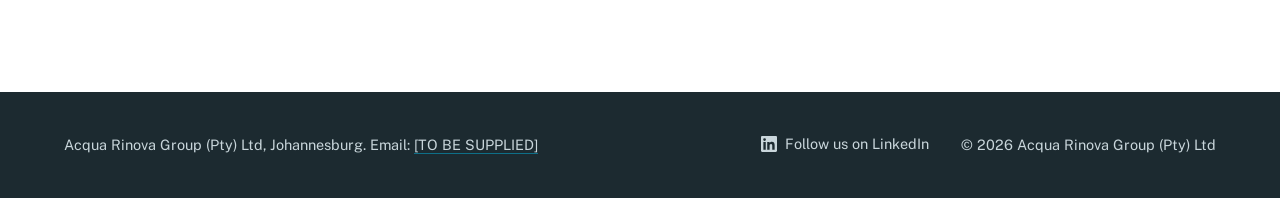
==== commit 1249539f: "Enhance SEO with updated title and meta tags Updated title and meta tags for SEO and branding." ====
--- a/index.html
+++ b/index.html
@@ -3,145 +3,364 @@
 <head>
   <meta charset="utf-8">
   <meta name="viewport" content="width=device-width, initial-scale=1">
+  <title>Acqua Rinova Group | Water intelligence for mines and farms</title>
+  <meta name="description" content="Acqua Rinova Group is a water-first company in Johannesburg. We help mines and farms that share a catchment plan their water under changing climate conditions, and turn mine water into a productive input for agriculture.">
+  <link rel="canonical" href="https://arinova.co.za/">
   <meta name="theme-color" content="#FFFFFF">
+
+  <!-- Open Graph -->
+  <meta property="og:type" content="website">
+  <meta property="og:site_name" content="Acqua Rinova Group">
+  <meta property="og:locale" content="en_ZA">
+  <meta property="og:url" content="https://arinova.co.za/">
+  <meta property="og:title" content="Acqua Rinova Group | Water intelligence for mines and farms">
+  <meta property="og:description" content="Water intelligence for mines and farms that share a catchment.">
+  <meta property="og:image" content="https://arinova.co.za/assets/og-image.png">
+  <meta property="og:image:width" content="1200">
+  <meta property="og:image:height" content="630">
+  <meta property="og:image:alt" content="Acqua Rinova Group. The intelligence beneath every drop.">
+
+  <!-- Twitter / X -->
+  <meta name="twitter:card" content="summary_large_image">
+  <meta name="twitter:title" content="Acqua Rinova Group | Water intelligence for mines and farms">
+  <meta name="twitter:description" content="Water intelligence for mines and farms that share a catchment.">
+  <meta name="twitter:image" content="https://arinova.co.za/assets/og-image.png">
+  <meta name="twitter:image:alt" content="Acqua Rinova Group. The intelligence beneath every drop.">
+
+  <!-- Favicons -->
   <link rel="icon" href="/favicon.ico" sizes="48x48">
   <link rel="icon" href="/favicon.svg" type="image/svg+xml">
   <link rel="icon" href="/favicon-32x32.png" type="image/png" sizes="32x32">
   <link rel="icon" href="/favicon-16x16.png" type="image/png" sizes="16x16">
   <link rel="apple-touch-icon" href="/apple-touch-icon.png" sizes="180x180">
   <link rel="manifest" href="/site.webmanifest">
+
   <link rel="preconnect" href="https://fonts.googleapis.com">
   <link rel="preconnect" href="https://fonts.gstatic.com" crossorigin>
   <link rel="stylesheet" href="https://fonts.googleapis.com/css2?family=Public+Sans:wght@400;500;700&display=swap">
   <link rel="stylesheet" href="/styles.css">
-  <title>Products | Acqua Rinova Group</title>
-  <meta name="description" content="Rinova Nexus Decision Analytics, Blue Harvest with the Roots and Rows design tool, and the Water Risk Immune System: three products from Acqua Rinova Group.">
-  <link rel="canonical" href="https://arinova.co.za/products/">
-  <meta property="og:type" content="website">
-  <meta property="og:site_name" content="Acqua Rinova Group">
-  <meta property="og:url" content="https://arinova.co.za/products/">
-  <meta property="og:title" content="Products | Acqua Rinova Group">
-  <meta property="og:description" content="Decision analytics, mine water to agriculture, and a water risk governance framework.">
-  <meta property="og:image" content="https://arinova.co.za/assets/og-image.png">
-  <meta property="og:image:width" content="1200">
-  <meta property="og:image:height" content="630">
-  <meta name="twitter:card" content="summary_large_image">
-  <meta name="twitter:image" content="https://arinova.co.za/assets/og-image.png">
+
+  <script type="application/ld+json">
+  {
+    "@context": "https://schema.org",
+    "@graph": [
+      {
+        "@type": "Organization",
+        "@id": "https://arinova.co.za/#organization",
+        "name": "Acqua Rinova Group",
+        "legalName": "Acqua Rinova Group (Pty) Ltd",
+        "url": "https://arinova.co.za/",
+        "logo": "https://arinova.co.za/icon-512.png",
+        "slogan": "The intelligence beneath every drop",
+        "description": "A water-first company that helps mines and farms sharing a catchment plan their water under changing climate conditions, and turns mine water into a productive input for agriculture.",
+        "foundingDate": "2026",
+        "address": {
+          "@type": "PostalAddress",
+          "addressLocality": "Johannesburg",
+          "addressCountry": "ZA"
+        },
+        "sameAs": ["https://www.linkedin.com/company/acqua-rinova-group/"],
+        "areaServed": "Southern Africa",
+        "knowsAbout": ["Water resource management", "Mine water reuse", "Irrigation planning", "Catchment management", "El Niño drought preparedness"],
+        "founder": [
+          { "@type": "Person", "name": "Ronell van Staden", "jobTitle": "Co-founder and Director" },
+          { "@type": "Person", "name": "MJ Damhuis", "jobTitle": "Co-founder and Director" }
+        ],
+        "brand": [
+          { "@type": "Brand", "name": "Rinova Nexus Decision Analytics" },
+          { "@type": "Brand", "name": "Blue Harvest" },
+          { "@type": "Brand", "name": "Roots and Rows" },
+          { "@type": "Brand", "name": "Water Risk Immune System" }
+        ]
+      },
+      {
+        "@type": "WebSite",
+        "@id": "https://arinova.co.za/#website",
+        "url": "https://arinova.co.za/",
+        "name": "Acqua Rinova Group",
+        "inLanguage": "en-ZA",
+        "publisher": { "@id": "https://arinova.co.za/#organization" }
+      }
+    ]
+  }
+  </script>
 </head>
 <body>
   <a class="skip-link" href="#main">Skip to content</a>
+
   <header class="site-header">
     <div class="wrap header-inner">
       <a class="wordmark" href="/" aria-label="Acqua Rinova Group, home"><img src="/assets/logo-mark-96.webp" alt="" width="30" height="37">Acqua Rinova</a>
       <nav aria-label="Primary">
         <ul class="nav-list">
-          <li><a href="/">Home</a></li>
-          <li><a href="/products/" aria-current="page">Products</a></li>
-          <li><a href="/#capabilities">Capabilities</a></li>
-          <li><a href="/#use-cases">Use cases</a></li>
+          <li><a href="/" aria-current="page">Home</a></li>
+          <li><a href="/products/">Products</a></li>
+          <li><a href="#capabilities">Capabilities</a></li>
+          <li><a href="#use-cases">Use cases</a></li>
           <li><a href="/gallery/">Gallery</a></li>
           <li><a href="/blog/">Insights</a></li>
-          <li><a class="nav-cta" href="/#contact">Book a briefing</a></li>
+          <li><a class="nav-cta" href="#contact">Book a briefing</a></li>
         </ul>
       </nav>
     </div>
   </header>
+
   <main id="main">
-    <section class="page-head" aria-labelledby="products-title">
-      <div class="wrap">
-        <h1 id="products-title">Products.</h1>
-        <p>Three ways we turn water risk into decisions, value and discipline. Use them on their own or together.</p>
-      </div>
-    </section>
-
-    <nav class="product-index wrap" aria-label="Products on this page">
-      <a class="product-jump" href="#nexus"><span class="product-num">01</span><strong>Rinova Nexus Decision Analytics</strong><span>See the water risk</span></a>
-      <a class="product-jump" href="#blue-harvest"><span class="product-num">02</span><strong>Blue Harvest</strong><span>Turn water liability into value</span></a>
-      <a class="product-jump" href="#immune-system"><span class="product-num">03</span><strong>Water Risk Immune System</strong><span>Govern it as a habit</span></a>
-    </nav>
-
-    <!-- PRODUCT 1 -->
-    <section id="nexus" class="section product" aria-labelledby="nexus-title">
-      <div class="wrap product-inner">
-        <header class="product-head">
-          <p class="product-num">01</p>
-          <p class="product-type">Data-driven AI decision tool</p>
-          <h2 id="nexus-title">Rinova Nexus Decision Analytics</h2>
-          <p class="product-promise">One reading of the catchment that operators, agronomists, lenders and regulators can all act on.</p>
-          <p class="product-status">In development. Launching 2027.</p>
-        </header>
-        <div class="product-body">
-          <p class="product-lead">The water data already exists. It sits in borehole telemetry, abstraction logs, lab results, rainfall records, spreadsheets and messaging groups that nobody reads together. Rinova Nexus brings it into one place and uses AI to turn it into decisions: what to expect, where the risk sits and what to do next.</p>
-          <ul class="feature-grid">
-            <li><h3>Scenario forecasting</h3><p>Site water balances and farm water budgets at 80%, 60% and 40% of normal rainfall, plus a high-heat case, updated as climate guidance changes.</p></li>
-            <li><h3>Licence and allocation headroom</h3><p>Your position against water use licences, allocations and curtailment triggers, visible before the regulator or irrigation board sets it for you.</p></li>
-            <li><h3>One shared dashboard</h3><p>Site, farm and catchment data in a single view, built into daily and monthly operating routines rather than read once a quarter.</p></li>
-            <li><h3>Audit-ready evidence</h3><p>Water use, energy per cubic metre and outcomes recorded in a form that supports lender, buyer and ESG reporting.</p></li>
-          </ul>
-          <p class="product-for"><strong>Built for</strong> mine water managers, commercial farm operators, lenders and ESG teams.</p>
-        </div>
-      </div>
-    </section>
-
-    <!-- PRODUCT 2 -->
-    <section id="blue-harvest" class="section section-alt product" aria-labelledby="harvest-title">
-      <div class="wrap product-inner">
-        <header class="product-head">
-          <p class="product-num">02</p>
-          <p class="product-type">Industrial water mitigation, with the Roots and Rows design tool</p>
-          <h2 id="harvest-title">Blue Harvest</h2>
-          <p class="product-promise">Mine water and surplus land, turned into productive agriculture.</p>
-        </header>
-        <div class="product-body">
-          <p class="product-lead">Mines pump water they must manage and discharge, and hold land they must rehabilitate. Blue Harvest tests whether that water and land can carry a viable agribusiness, then designs it. Evidence comes first: suitability, water quality, salinity, storage, legal right, partner capability and market demand.</p>
-          <ul class="feature-grid">
-            <li><h3>Site and water assessment</h3><p>Land suitability, water quality and volumes, climate modelling and crop water needs, tested before anything is built.</p></li>
-            <li><h3>Roots and Rows design tool</h3><p>Our automated design tool turns a site&#8217;s location, climate and water data into crop options, water budgets and an outline layout, so a discovery briefing ends with a picture of what the site could grow.</p></li>
-            <li><h3>Closure and ESG value</h3><p>Dewatering treated as a productive input rather than a discharge liability, supporting rehabilitation, closure planning and community commitments.</p></li>
-            <li><h3>Fundable structure</h3><p>Designed to suit development finance and enterprise and supplier development funding, with local jobs and food production built in.</p></li>
-          </ul>
-          <dl class="product-proof">
-            <div><dt>1,200 ha</dt><dd>land assessed</dd></div>
-            <div><dt>2050</dt><dd>climate modelling horizon</dd></div>
-            <div><dt>600 m&#179;/h</dt><dd>productive dewatering target</dd></div>
+
+    <!-- HERO
+         To add a photograph, set --hero-image in styles.css, e.g.
+         --hero-image: url("/assets/hero.jpg");
+         The gradient overlay keeps the text readable over any image. -->
+    <section class="hero" aria-labelledby="hero-title">
+      <div class="wrap hero-inner">
+        <p class="hero-company">Acqua Rinova Group</p>
+        <h1 id="hero-title">The intelligence beneath every drop.</h1>
+        <p class="hero-sub">Water intelligence for mines and farms that share a catchment. We help both sectors plan for the water they will have, not the water they used to have.</p>
+        <div class="hero-actions">
+          <a class="button" href="#contact">Book a discovery briefing</a>
+          <a class="text-link" href="#market">Read the context</a>
+        </div>
+      </div>
+      <canvas class="hero-wave" aria-hidden="true"></canvas>
+      <div class="waterline" aria-hidden="true"></div>
+    </section>
+
+    <!-- MARKET CONTEXT -->
+    <section id="market" class="section" aria-labelledby="market-title">
+      <div class="wrap split">
+        <h2 id="market-title">Your water numbers were built for a different climate.</h2>
+        <div class="prose">
+          <p>Mines and farms in Southern Africa draw from the same catchments. They answer to the same regulators. They face the same El Niño volatility.</p>
+          <p>Most of their water decisions still rest on last year's balances, historic rainfall averages and dam designs made for a wetter world. Monitoring sits in spreadsheets, logbooks and messaging groups that nobody reads together.</p>
+          <p>When water runs short, the paperwork decides who keeps pumping. Operators who know their licence position, their real abstraction and their second sources keep options open. Everyone else waits for the curtailment letter.</p>
+        </div>
+      </div>
+    </section>
+
+    <!-- THESIS -->
+    <section id="thesis" class="section section-alt" aria-labelledby="thesis-title">
+      <div class="wrap">
+        <h2 id="thesis-title" class="section-title">This is structural, not seasonal.</h2>
+        <div class="thesis-grid">
+          <article class="thesis-block">
+            <h3>The baseline has moved.</h3>
+            <p>In June 2026 the United States National Oceanic and Atmospheric Administration (NOAA) issued an El Niño advisory and gave a 63% chance of a very strong event for November 2026 to January 2027. The Famine Early Warning Systems Network (FEWS NET) rates agricultural risk in Southern Africa as high for October 2026 to March 2027, with below-average rainfall and extreme heat expected.</p>
+          </article>
+          <article class="thesis-block">
+            <h3>Extremes are now the planning case.</h3>
+            <p>The World Meteorological Organization (WMO) reports that record heat and El Niño amplified drought in Southern Africa in 2024. The Food and Agriculture Organization (FAO) describes the most recent El Niño cycle as the region's worst drought in more than a century, with 61 million people needing assistance.</p>
+          </article>
+          <article class="thesis-block">
+            <h3>One sector's liability is another's input.</h3>
+            <p>Agriculture accounts for around 72% of global freshwater withdrawals. Mines pump water they must manage and discharge. Where quality, licensing, governance and economics align, mine water becomes a second source for farming.</p>
+          </article>
+        </div>
+        <p class="source-note">Sources: NOAA Climate Prediction Center, El Niño advisory, 11 June 2026. FEWS NET, El Niño 2026 to 2027 topic page. WMO, State of Global Water Resources 2024. FAO, June 2026. UN-Water, FAO 2025 AQUASTAT data. Probabilities reflect guidance at the time of publication and are reviewed as forecasts change.</p>
+      </div>
+    </section>
+
+    <!-- CAPABILITIES -->
+    <section id="capabilities" class="section" aria-labelledby="capabilities-title">
+      <div class="wrap">
+        <h2 id="capabilities-title" class="section-title">What we do.</h2>
+        <ul class="capability-grid">
+          <li class="capability">
+            <h3>Scenario water budgets</h3>
+            <p>We re-run site water balances and farm water budgets at 80%, 60% and 40% of normal rainfall, with a high-heat case. Each scenario shows where operations, crops and cashflow come under pressure.</p>
+          </li>
+          <li class="capability">
+            <h3>Licence and allocation review</h3>
+            <p>We audit water use licences, irrigation rights, carry-over rules and curtailment exposure, so you know your position before the regulator or irrigation board sets it for you.</p>
+          </li>
+          <li class="capability">
+            <h3>Monitoring discipline</h3>
+            <p>Borehole telemetry, abstraction logs, flow meters and soil moisture probes. We set up the measurements that make water use visible and defensible.</p>
+          </li>
+          <li class="capability">
+            <h3>Productive mine-water reuse</h3>
+            <p>Through Blue Harvest we assess mine water and surplus mine land as inputs for agriculture. Our Roots and Rows design tool tests suitability, water quality, crop water needs and market demand before anything is built.</p>
+          </li>
+          <li class="capability">
+            <h3>One shared water view</h3>
+            <p>Rinova Nexus Decision Analytics is our AI decision tool, in development. It brings site, farm and catchment data into one view that operators, agronomists, lenders and water officers read from.</p>
+          </li>
+        </ul>
+        <p class="section-more"><a class="text-link" href="/products/">See our three products</a></p>
+      </div>
+    </section>
+
+    <!-- OPERATING MODEL DIAGRAM -->
+    <section id="operating-model" class="section section-alt" aria-labelledby="model-title">
+      <div class="wrap split">
+        <div>
+          <h2 id="model-title">How it fits together.</h2>
+          <p class="prose-lead">Acqua Rinova sits between the people and systems that already hold your water data. Our role is to connect them into one reading of the catchment.</p>
+        </div>
+        <figure class="diagram">
+          <svg viewBox="0 0 640 640" role="img" aria-labelledby="diagram-title diagram-desc" class="hub-diagram">
+            <title id="diagram-title">Acqua Rinova operating model</title>
+            <desc id="diagram-desc">A hub-and-spoke diagram. Acqua Rinova water intelligence sits at the centre. Six connected elements surround it: mine site water balances, farm water budgets, monitoring and telemetry, licences and allocations, regulators and catchment bodies, and lenders and Environmental, Social and Governance reporting.</desc>
+
+            <!-- the shared catchment -->
+            <circle class="ring" cx="320" cy="320" r="200"/>
+            <circle class="ring ring-inner" cx="320" cy="320" r="140"/>
+
+            <g class="spokes">
+              <line class="spoke" x1="320" y1="320" x2="320" y2="120"/>
+              <line class="spoke" x1="320" y1="320" x2="493" y2="220"/>
+              <line class="spoke" x1="320" y1="320" x2="493" y2="420"/>
+              <line class="spoke" x1="320" y1="320" x2="320" y2="520"/>
+              <line class="spoke" x1="320" y1="320" x2="147" y2="420"/>
+              <line class="spoke" x1="320" y1="320" x2="147" y2="220"/>
+              <line class="flow" x1="320" y1="320" x2="320" y2="120"/>
+              <line class="flow" x1="320" y1="320" x2="493" y2="220"/>
+              <line class="flow" x1="320" y1="320" x2="493" y2="420"/>
+              <line class="flow" x1="320" y1="320" x2="320" y2="520"/>
+              <line class="flow" x1="320" y1="320" x2="147" y2="420"/>
+              <line class="flow" x1="320" y1="320" x2="147" y2="220"/>
+            </g>
+
+            <g class="node"><circle cx="320" cy="120" r="10"/><text x="320" y="70" text-anchor="middle">Mine site</text><text x="320" y="98" text-anchor="middle">water balances</text></g>
+            <g class="node"><circle cx="493" cy="220" r="10"/><text x="493" y="170" text-anchor="middle">Farm water</text><text x="493" y="198" text-anchor="middle">budgets</text></g>
+            <g class="node"><circle cx="493" cy="420" r="10"/><text x="493" y="460" text-anchor="middle">Monitoring</text><text x="493" y="488" text-anchor="middle">and telemetry</text></g>
+            <g class="node"><circle cx="320" cy="520" r="10"/><text x="320" y="560" text-anchor="middle">Licences and</text><text x="320" y="588" text-anchor="middle">allocations</text></g>
+            <g class="node"><circle cx="147" cy="420" r="10"/><text x="147" y="460" text-anchor="middle">Regulators and</text><text x="147" y="488" text-anchor="middle">catchment bodies</text></g>
+            <g class="node"><circle cx="147" cy="220" r="10"/><text x="147" y="170" text-anchor="middle">Lenders and</text><text x="147" y="198" text-anchor="middle">ESG reporting</text></g>
+
+            <g class="hub">
+              <circle class="hub-pulse" cx="320" cy="320" r="96"/>
+              <circle class="hub-core" cx="320" cy="320" r="96"/>
+              <text x="320" y="316" text-anchor="middle" class="hub-text">Acqua Rinova</text>
+              <text x="320" y="344" text-anchor="middle" class="hub-text-sub">water intelligence</text>
+            </g>
+          </svg>
+          <figcaption>ESG means Environmental, Social and Governance. The outer ring is the shared catchment: every element on it draws from the same water.</figcaption>
+        </figure>
+      </div>
+    </section>
+
+    <!-- USE CASES -->
+    <section id="use-cases" class="section" aria-labelledby="use-cases-title">
+      <div class="wrap">
+        <h2 id="use-cases-title" class="section-title">Who we work with.</h2>
+        <div class="use-cases">
+          <article class="use-case">
+            <p class="buyer">Mining houses</p>
+            <h3>Mine water that grows food, jobs and futures.</h3>
+            <p>For mines with dewatering volumes and surplus infrastructure land. We test whether that water and land can carry a viable agricultural operation, reducing closure and Environmental, Social and Governance (ESG) risk rather than adding to it.</p>
+          </article>
+          <article class="use-case">
+            <p class="buyer">Commercial agriculture</p>
+            <h3>A water budget you can defend in a dry season.</h3>
+            <p>For farms and irrigation schemes drawing on shared catchments. We rebuild the water budget around rainfall probabilities, crop stage, storage losses and allocation rules, then test the revenue under each scenario.</p>
+          </article>
+          <article class="use-case">
+            <p class="buyer">Lenders, insurers and Development Finance Institutions (DFIs)</p>
+            <h3>Water risk read as margin risk.</h3>
+            <p>For funders of mining and agricultural assets. We provide water evidence that can be audited: water use, crop response, energy per cubic metre and community impact, in a form that supports ESG reporting.</p>
+          </article>
+          <article class="use-case">
+            <p class="buyer">Community and Social and Labour Plan (SLP) teams</p>
+            <h3>A mine's water decisions are local economic decisions.</h3>
+            <p>For teams responsible for community commitments. We help design mine-integrated agribusiness that uses water already on site to create work and food locally.</p>
+          </article>
+        </div>
+      </div>
+    </section>
+
+    <!-- COMMERCIAL CASE -->
+    <section id="commercial-case" class="section section-alt" aria-labelledby="commercial-title">
+      <div class="wrap split">
+        <div>
+          <h2 id="commercial-title">The commercial case.</h2>
+          <p class="prose-lead">Water decisions made early are cheaper than water decisions made under curtailment. Our work is built on assessed land, assessed water and long-range climate modelling.</p>
+        </div>
+        <div>
+          <dl class="evidence">
+            <div class="evidence-item">
+              <dt>1,200 hectares</dt>
+              <dd>of land assessed for agricultural suitability</dd>
+            </div>
+            <div class="evidence-item">
+              <dt>2050</dt>
+              <dd>horizon for climate modelling on assessed sites</dd>
+            </div>
+            <div class="evidence-item">
+              <dt>600 cubic metres per hour</dt>
+              <dd>productive dewatering target in a mine-integrated agribusiness design</dd>
+            </div>
           </dl>
-          <p class="product-for"><strong>Built for</strong> mining houses with dewatering volumes and surplus infrastructure land, and their community and Social and Labour Plan teams.</p>
-        </div>
-      </div>
-    </section>
-
-    <!-- PRODUCT 3 -->
-    <section id="immune-system" class="section product" aria-labelledby="immune-title">
-      <div class="wrap product-inner">
-        <header class="product-head">
-          <p class="product-num">03</p>
-          <p class="product-type">Governance framework and team training</p>
-          <h2 id="immune-title">Water Risk Immune System</h2>
-          <p class="product-promise">Teach the organisation to catch water risk early and respond before it becomes a crisis.</p>
-        </header>
-        <div class="product-body">
-          <p class="product-lead">Most water failures are governance failures. The data was there; nobody owned the decision. The Water Risk Immune System is a framework for governing water as a regenerative system, and a training programme that teaches teams to think that way, so preparedness becomes a habit rather than a project.</p>
-          <ol class="immune-steps">
-            <li><h3>Detect</h3><p>Monitoring discipline and early-warning triggers, so signals are seen rather than buried in a logbook.</p></li>
-            <li><h3>Respond</h3><p>Curtailment and escalation protocols agreed in advance, while trust still exists, not written in a drought.</p></li>
-            <li><h3>Learn</h3><p>Every event feeds back into the water balance, licence strategy and design assumptions.</p></li>
-            <li><h3>Regenerate</h3><p>Decisions that restore the catchment, through recharge, reuse and riparian health, not only protect the site.</p></li>
-          </ol>
-          <p class="product-lead product-training"><strong>Training.</strong> Practical workshops for leadership, operations, environmental and community teams, grounded in structured change management so the new habits stick after the facilitators leave.</p>
-          <p class="product-for"><strong>Built for</strong> boards, executive committees, operations and environmental teams, and irrigation boards.</p>
-        </div>
-      </div>
-    </section>
-
-    <section class="section section-alt product-together" aria-labelledby="together-title">
+          <p class="source-note">Source: Acqua Rinova Group, Blue Harvest programme evidence base, June 2026.</p>
+          <div class="placeholder" role="note">
+            <p><strong>[TO BE SUPPLIED]</strong> Measurable benefit to the buyer, for example avoided curtailment cost, water cost per hectare or reduction in discharge volume, with a named source for each figure.</p>
+          </div>
+        </div>
+      </div>
+    </section>
+
+    <!-- DESIGN PHILOSOPHY -->
+    <section id="principles" class="section" aria-labelledby="principles-title">
+      <div class="wrap">
+        <h2 id="principles-title" class="section-title">How we think about water.</h2>
+        <div class="principles">
+          <article class="principle">
+            <h3>Probabilities, not averages.</h3>
+            <p>A rainfall average is a memory. Plans should be tested against the range of seasons that could arrive, including the hot and dry ones.</p>
+          </article>
+          <article class="principle">
+            <h3>Evidence before conversion.</h3>
+            <p>Not all mine water suits irrigation. Quality, salinity, volume stability, legal right and crop tolerance are tested before anyone plants.</p>
+          </article>
+          <article class="principle">
+            <h3>The catchment, not the fence line.</h3>
+            <p>What happens upstream does not stay upstream. Mines and farms share the water, so they should share the picture of it.</p>
+          </article>
+        </div>
+      </div>
+    </section>
+
+    <!-- LEADERSHIP -->
+    <section id="leadership" class="section section-alt" aria-labelledby="leadership-title">
+      <div class="wrap">
+        <h2 id="leadership-title" class="section-title">Leadership.</h2>
+        <div class="leaders">
+          <article class="leader">
+            <div class="leader-photo" role="img" aria-label="Photograph of Ronell van Staden, to be supplied"></div>
+            <h3>Ronell van Staden</h3>
+            <p class="leader-title">Co-founder and Director</p>
+            <p>Management consultant for more than 25 years across Southern Africa, New Zealand, Switzerland and the United States, including 12 years at PwC.</p>
+          </article>
+          <article class="leader">
+            <div class="leader-photo" role="img" aria-label="Photograph of MJ Damhuis, to be supplied"></div>
+            <h3>MJ Damhuis</h3>
+            <p class="leader-title">Co-founder and Director</p>
+            <p class="placeholder-inline">[One-line credential TO BE SUPPLIED]</p>
+          </article>
+        </div>
+      </div>
+    </section>
+
+    <!-- INSIGHTS -->
+    <section id="insights" class="section" aria-labelledby="insights-title">
       <div class="wrap split">
-        <h2 id="together-title">Better together.</h2>
-        <div>
-          <p class="prose-lead">Rinova Nexus shows you the risk. The Water Risk Immune System makes acting on it a habit. Blue Harvest turns the water you must manage into something that grows.</p>
-          <p class="hero-actions"><a class="button" href="/#contact">Book a discovery briefing</a></p>
-        </div>
-      </div>
-    </section>
+        <h2 id="insights-title">Insights.</h2>
+        <div class="prose">
+          <p>Analysis on water, mining and agriculture in shared catchments.</p>
+          <p><a class="text-link" href="/blog/">Go to insights</a></p>
+        </div>
+      </div>
+    </section>
+
+    <!-- CONTACT -->
+    <section id="contact" class="section contact" aria-labelledby="contact-title">
+      <div class="wrap">
+        <h2 id="contact-title" class="section-title">Book a discovery briefing.</h2>
+        <p class="prose-lead">A one-hour conversation about your site, your farm or your catchment, and where the water risk sits.</p>
+        <a class="button" href="mailto:[TO-BE-SUPPLIED]?subject=Discovery%20briefing">Email us to book</a>
+        <p class="contact-alt">Or follow our work on <a class="text-link" href="https://www.linkedin.com/company/acqua-rinova-group/" target="_blank" rel="noopener noreferrer">LinkedIn</a>.</p>
+      </div>
+    </section>
+
   </main>
 
   <footer class="site-footer">
@@ -151,6 +370,8 @@
       <p>&copy; <span data-year>2026</span> Acqua Rinova Group (Pty) Ltd</p>
     </div>
   </footer>
+
   <script src="/script.js" defer></script>
+  <script src="/hero-wave.js" defer></script>
 </body>
 </html>
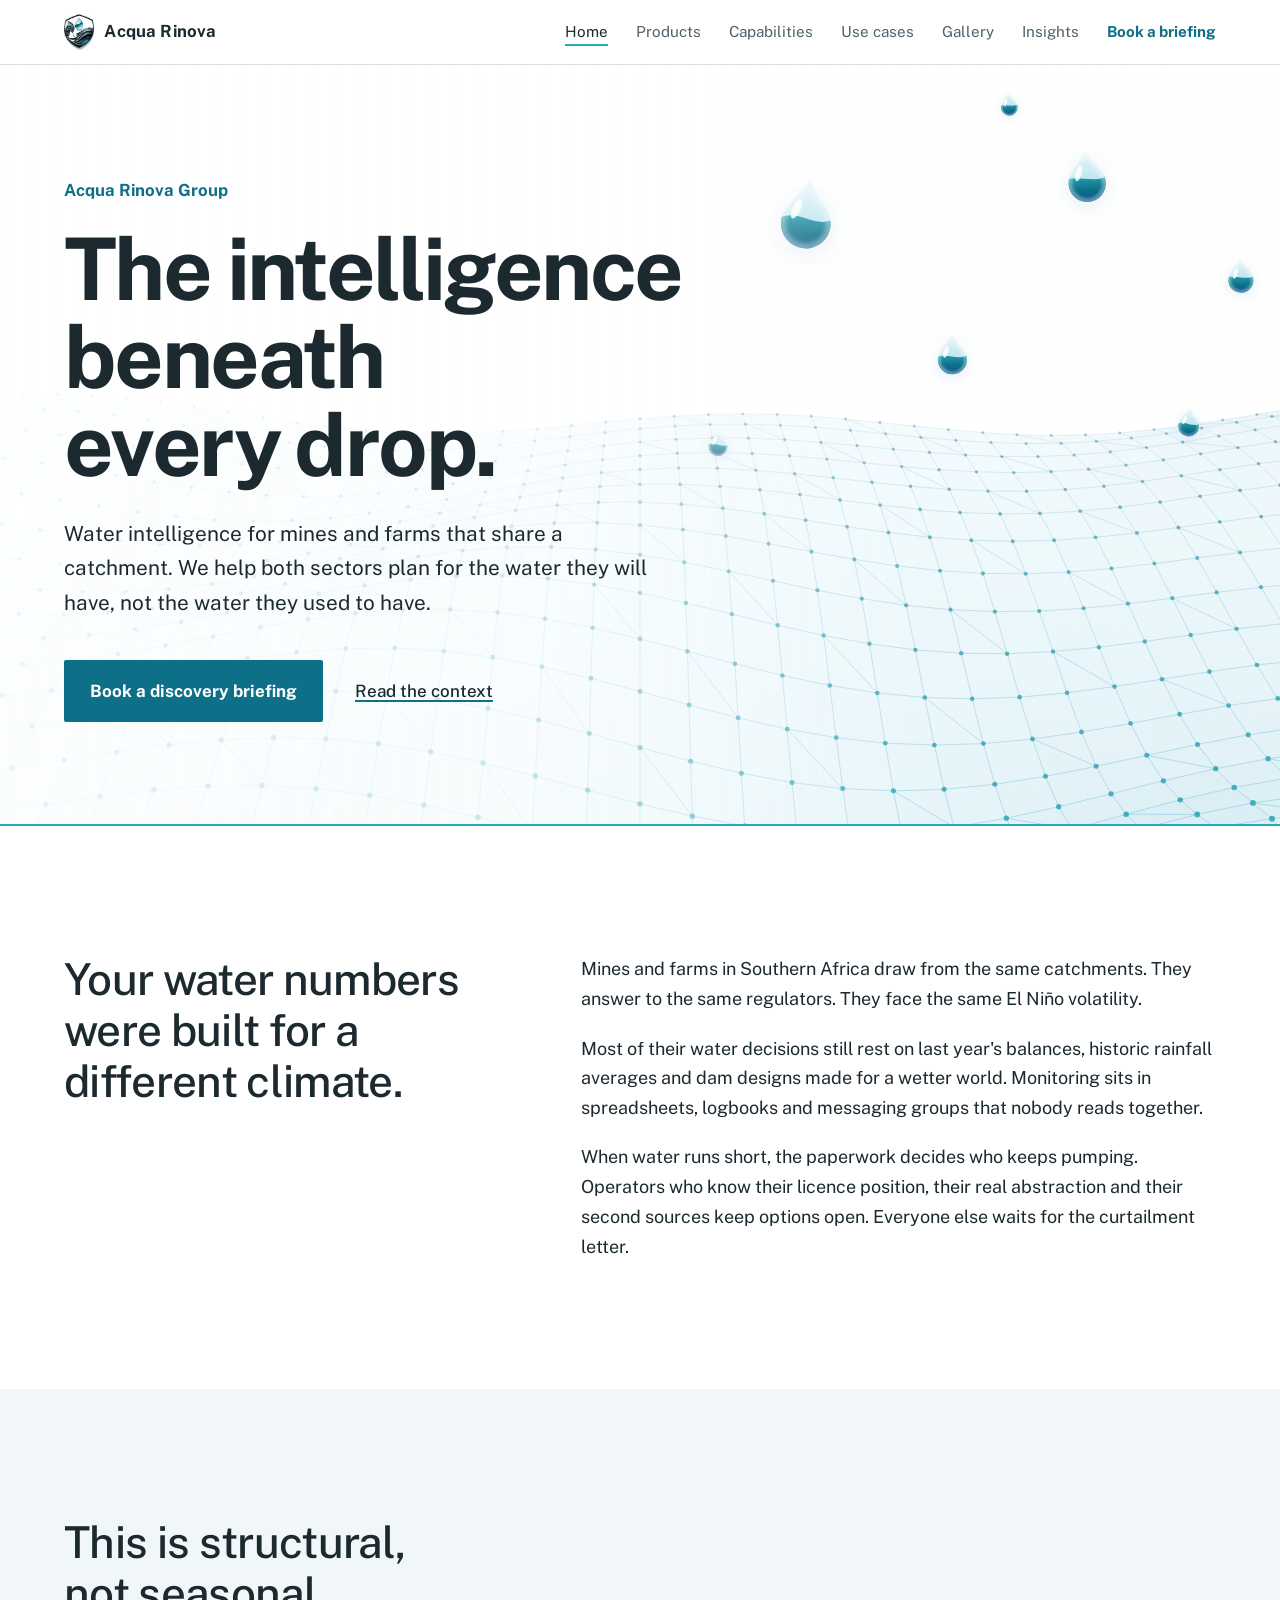
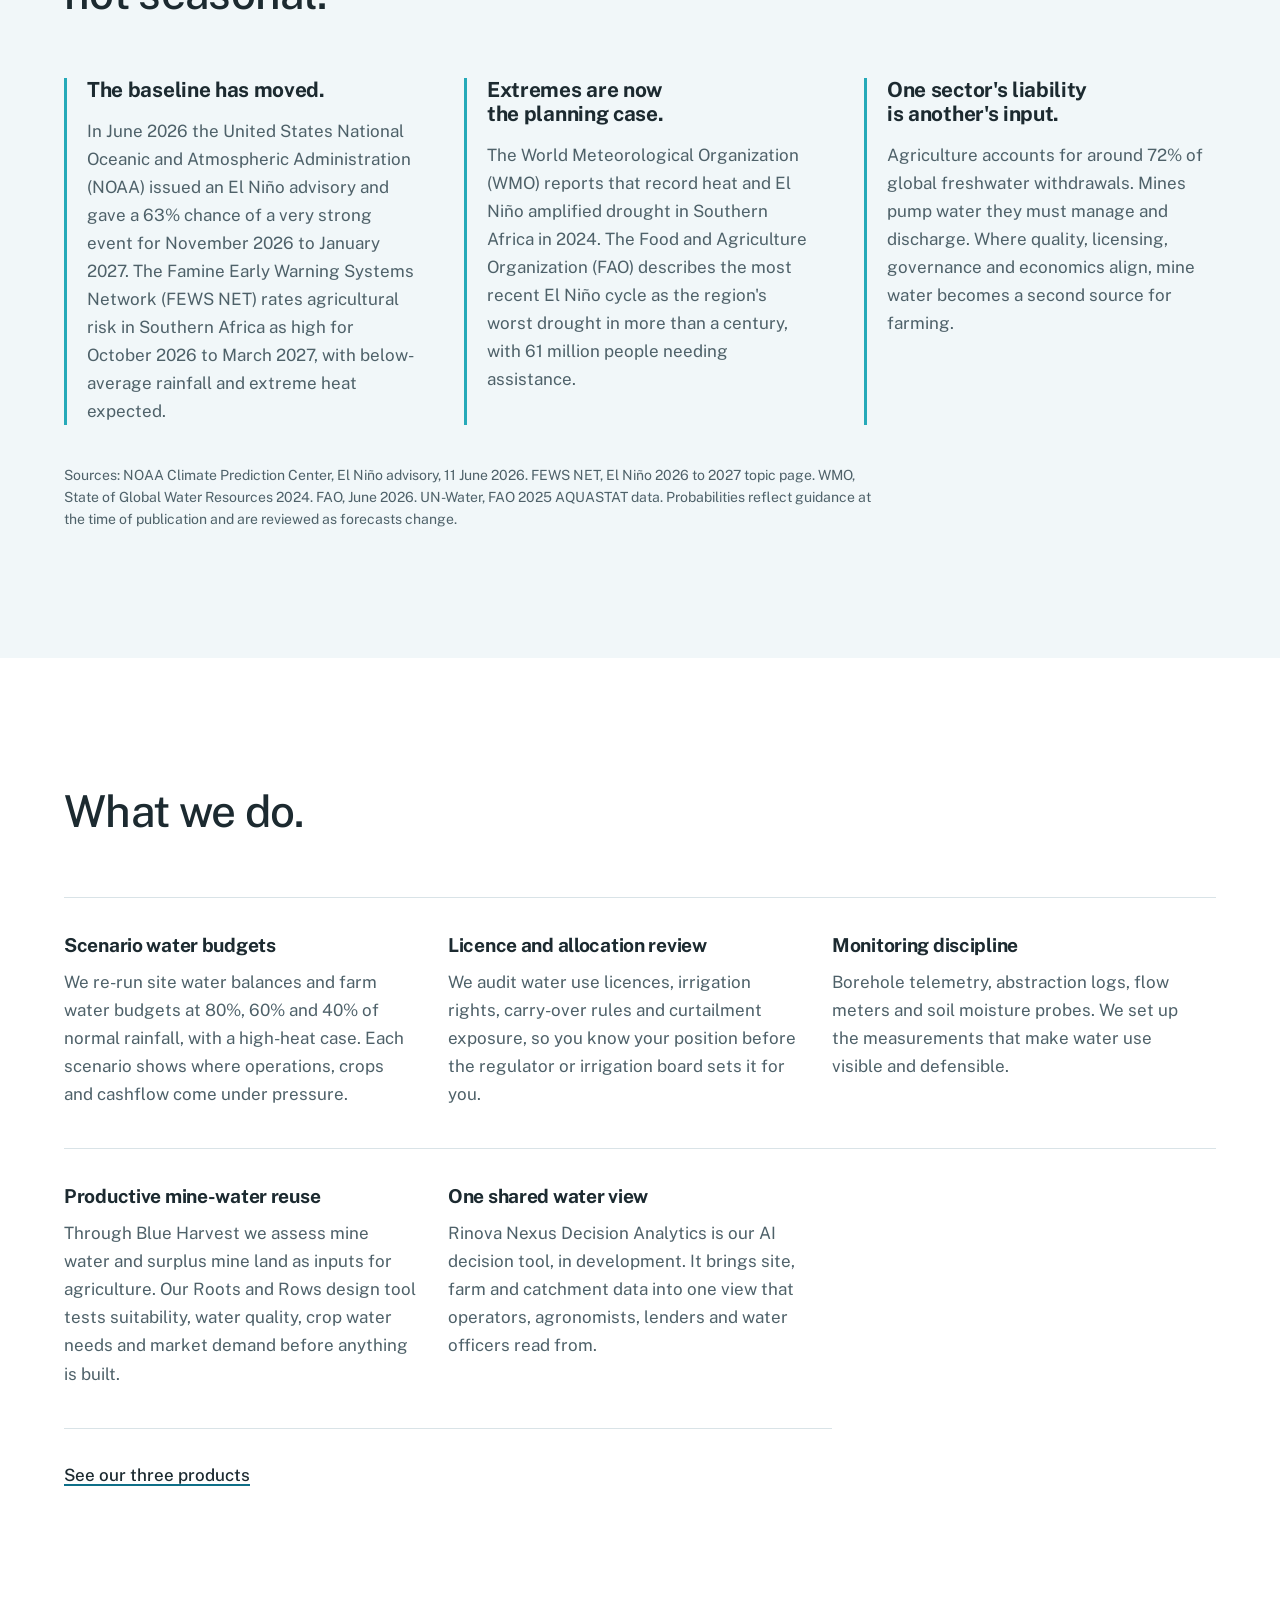
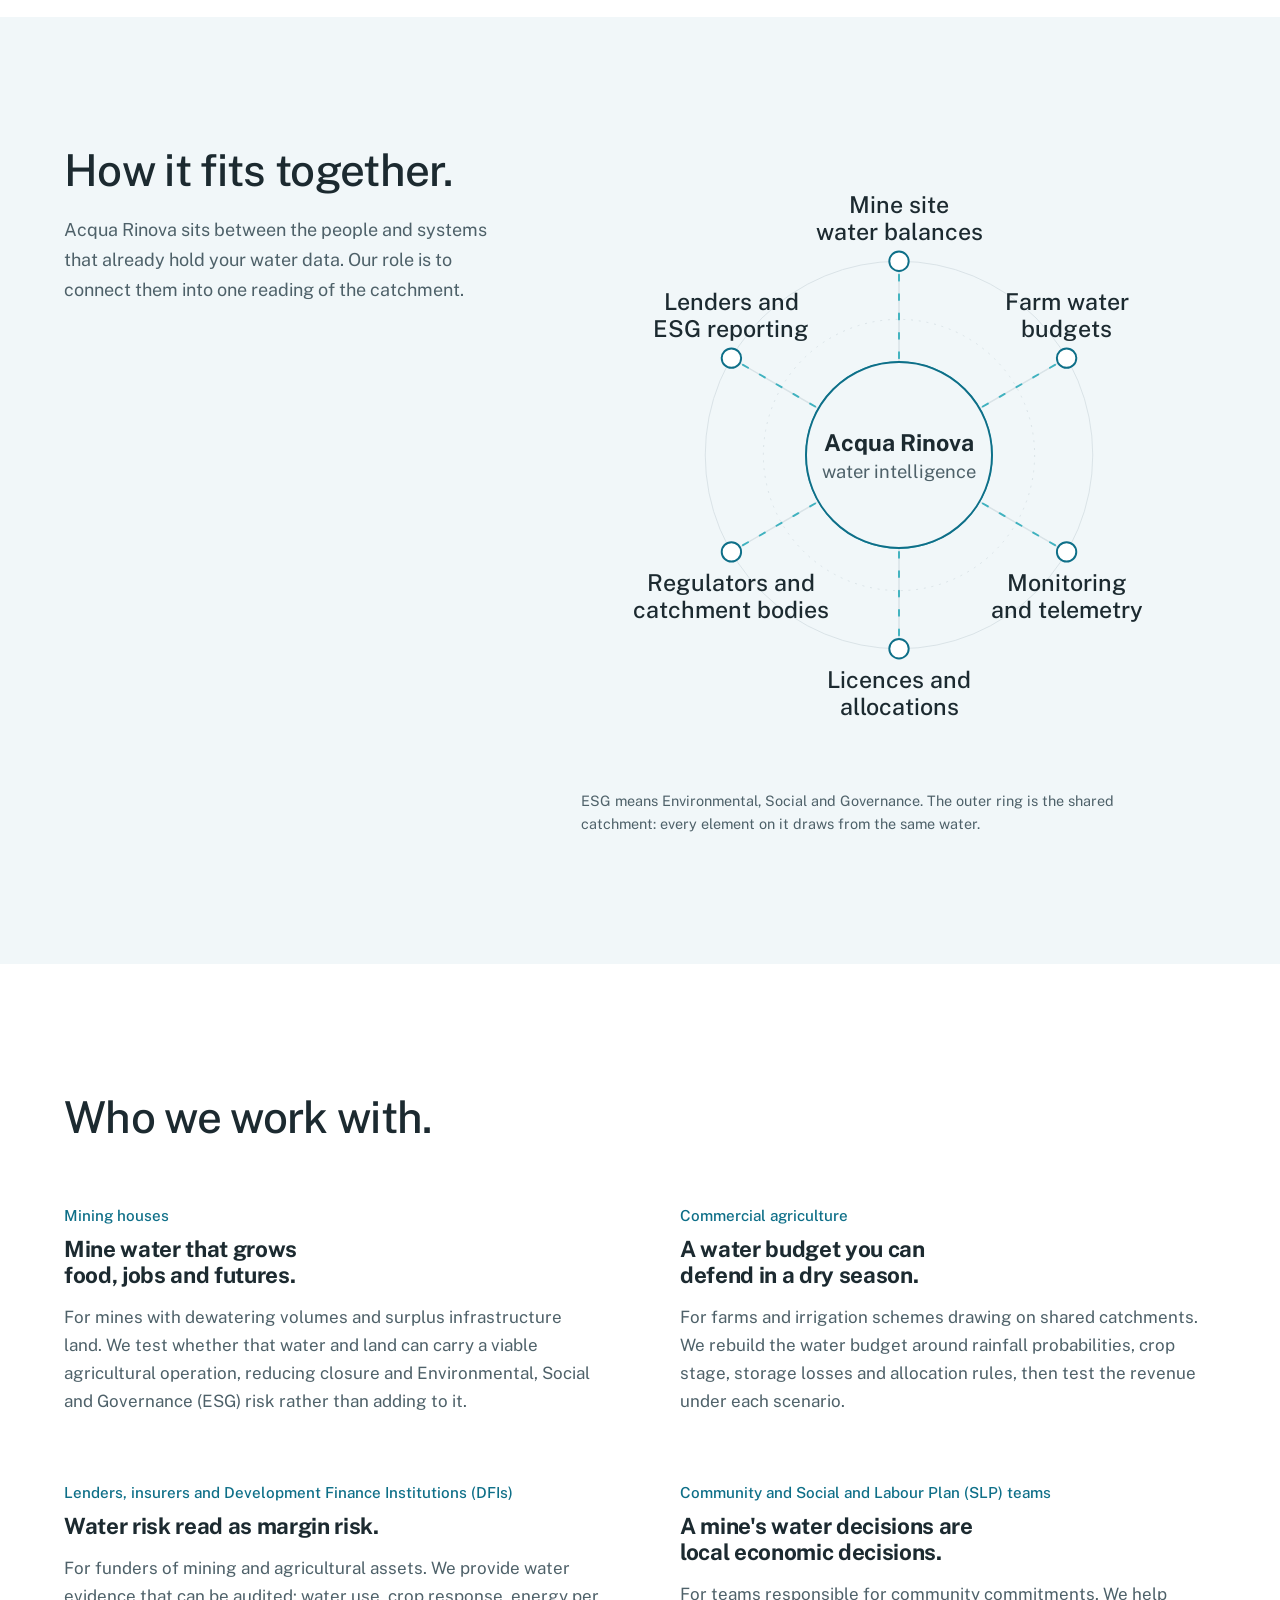
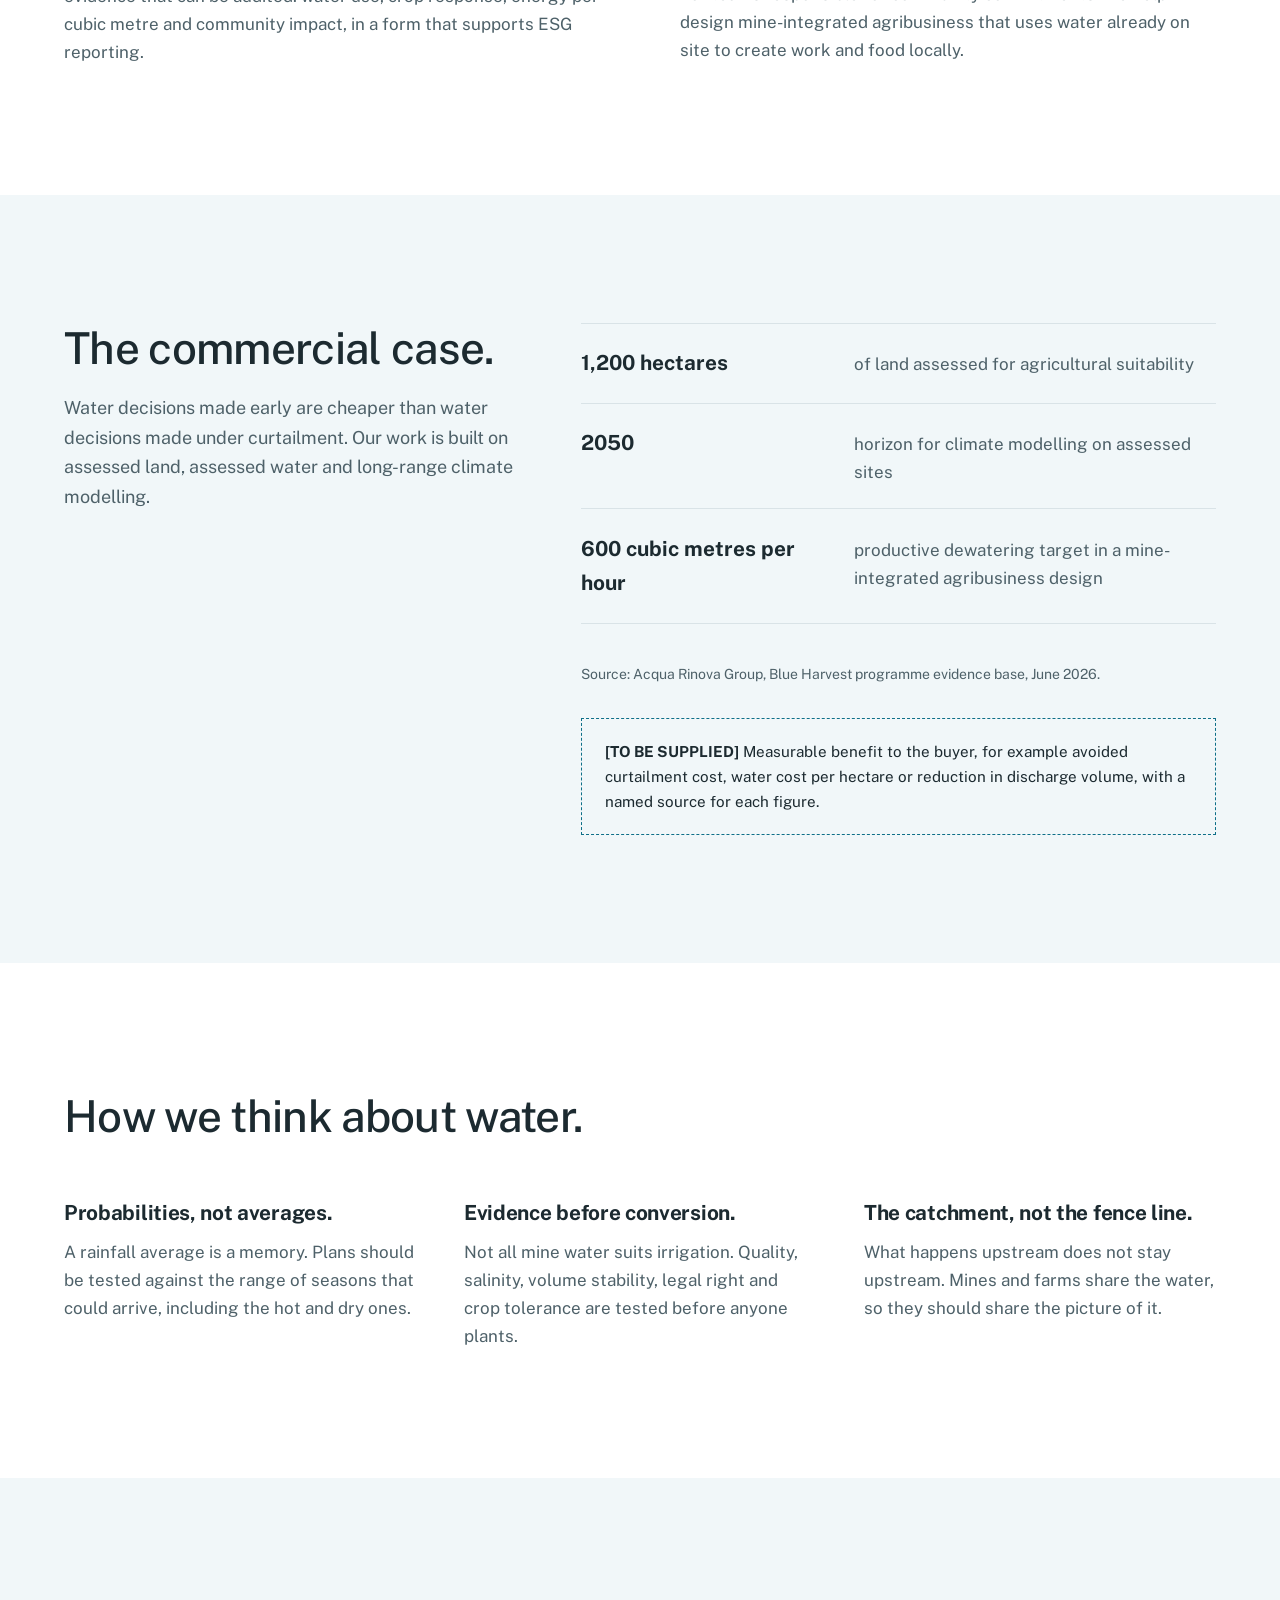
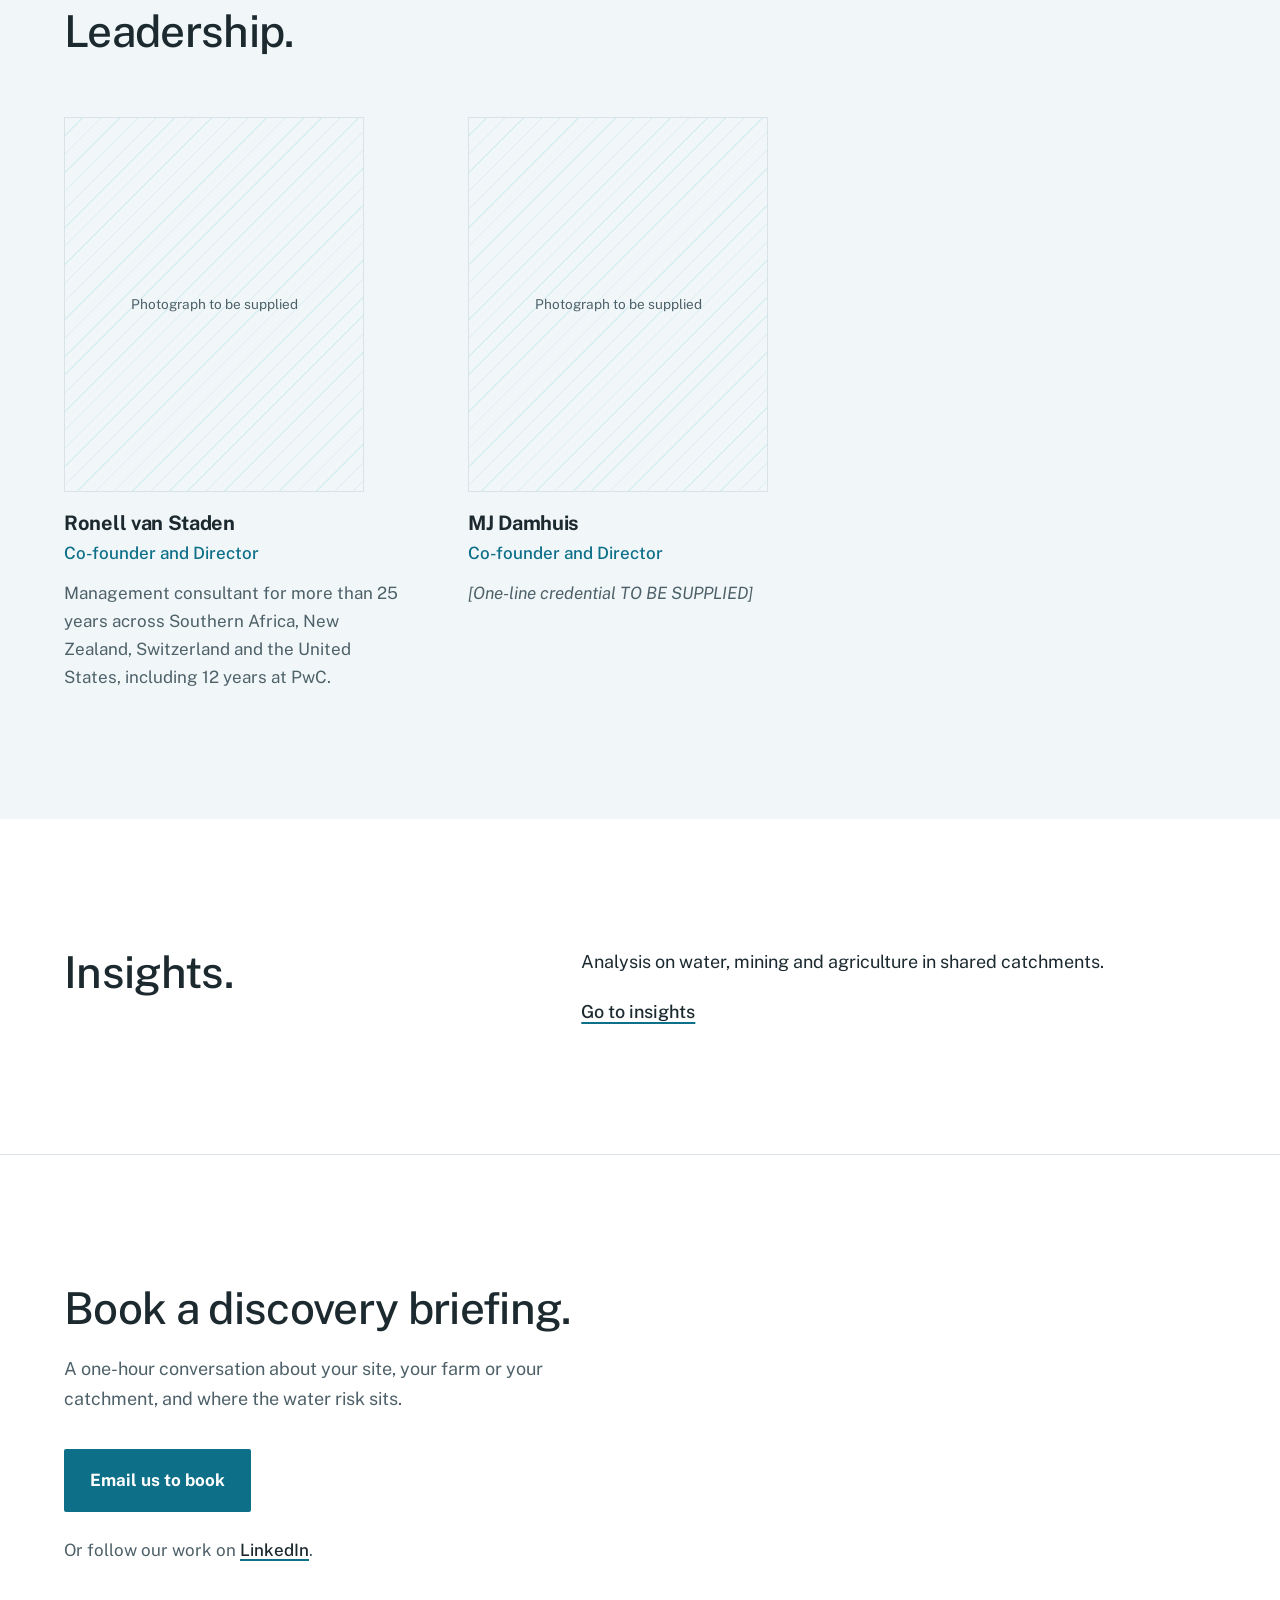
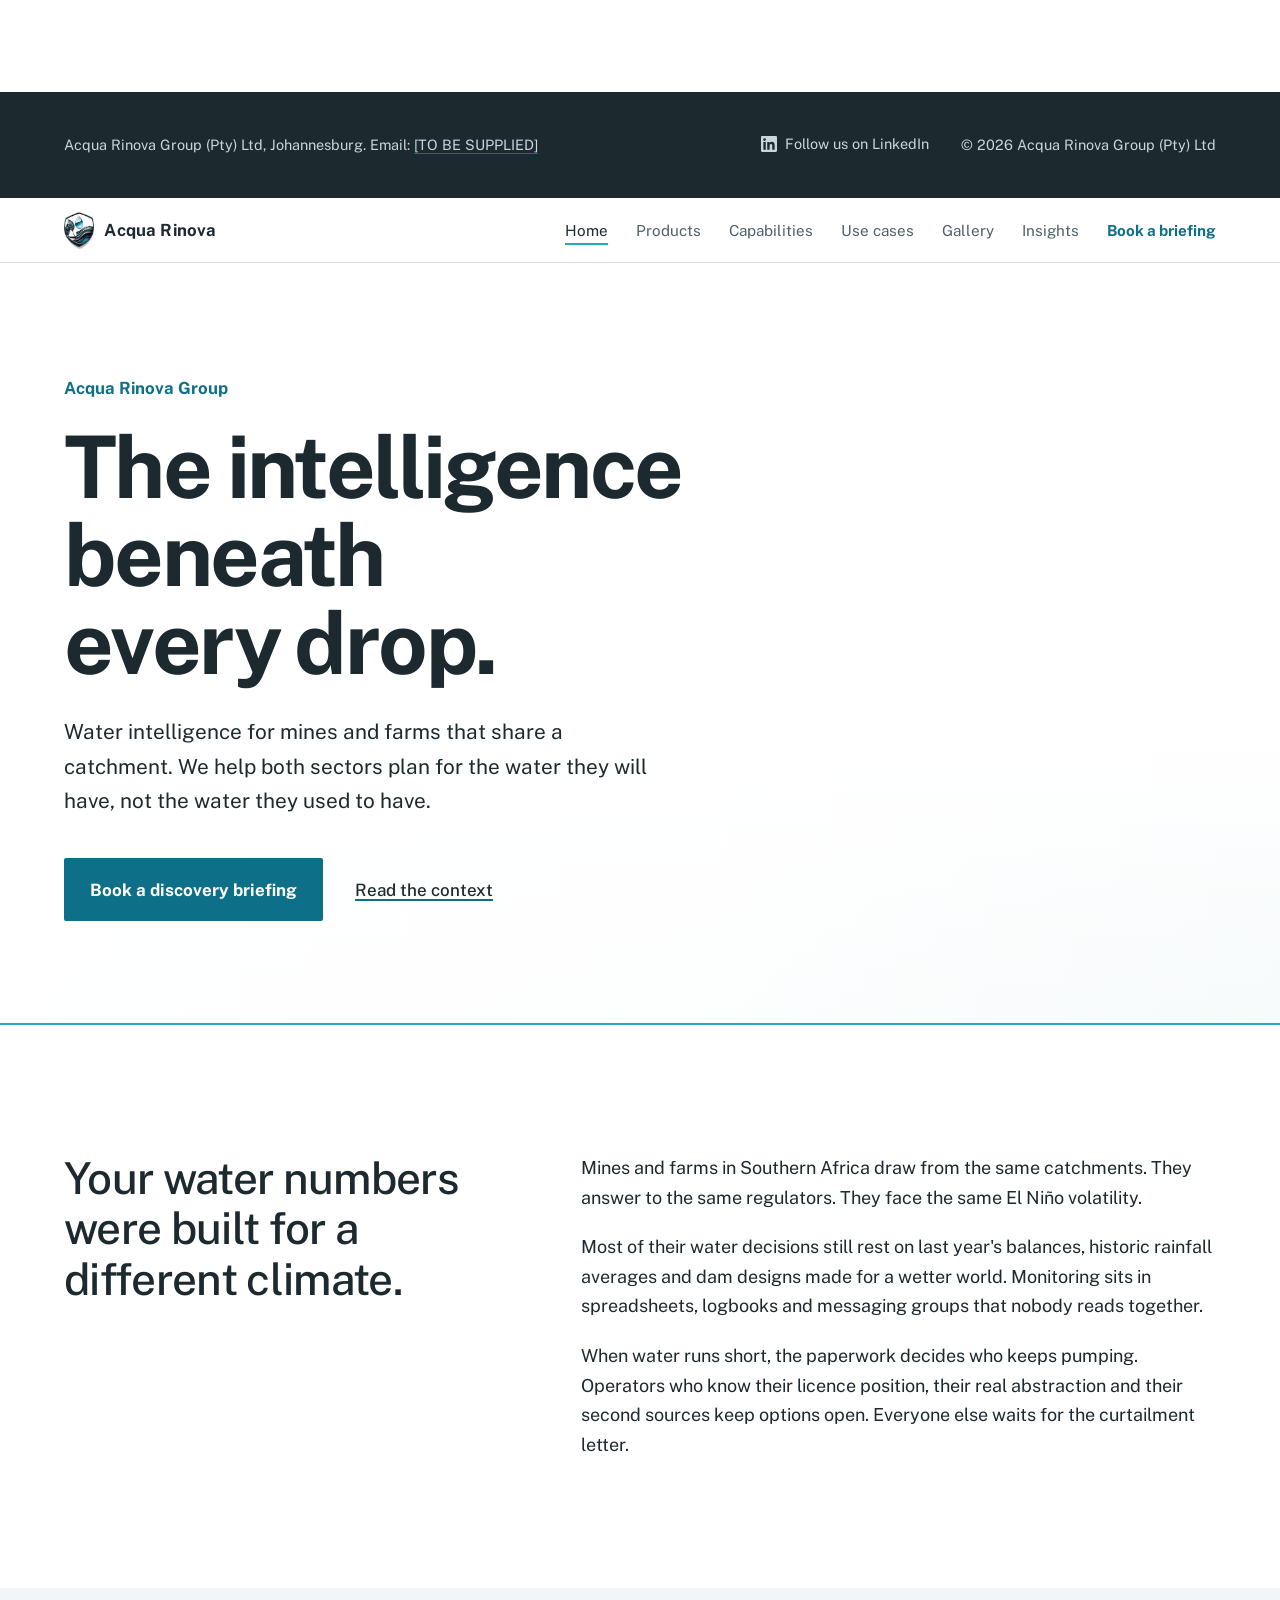
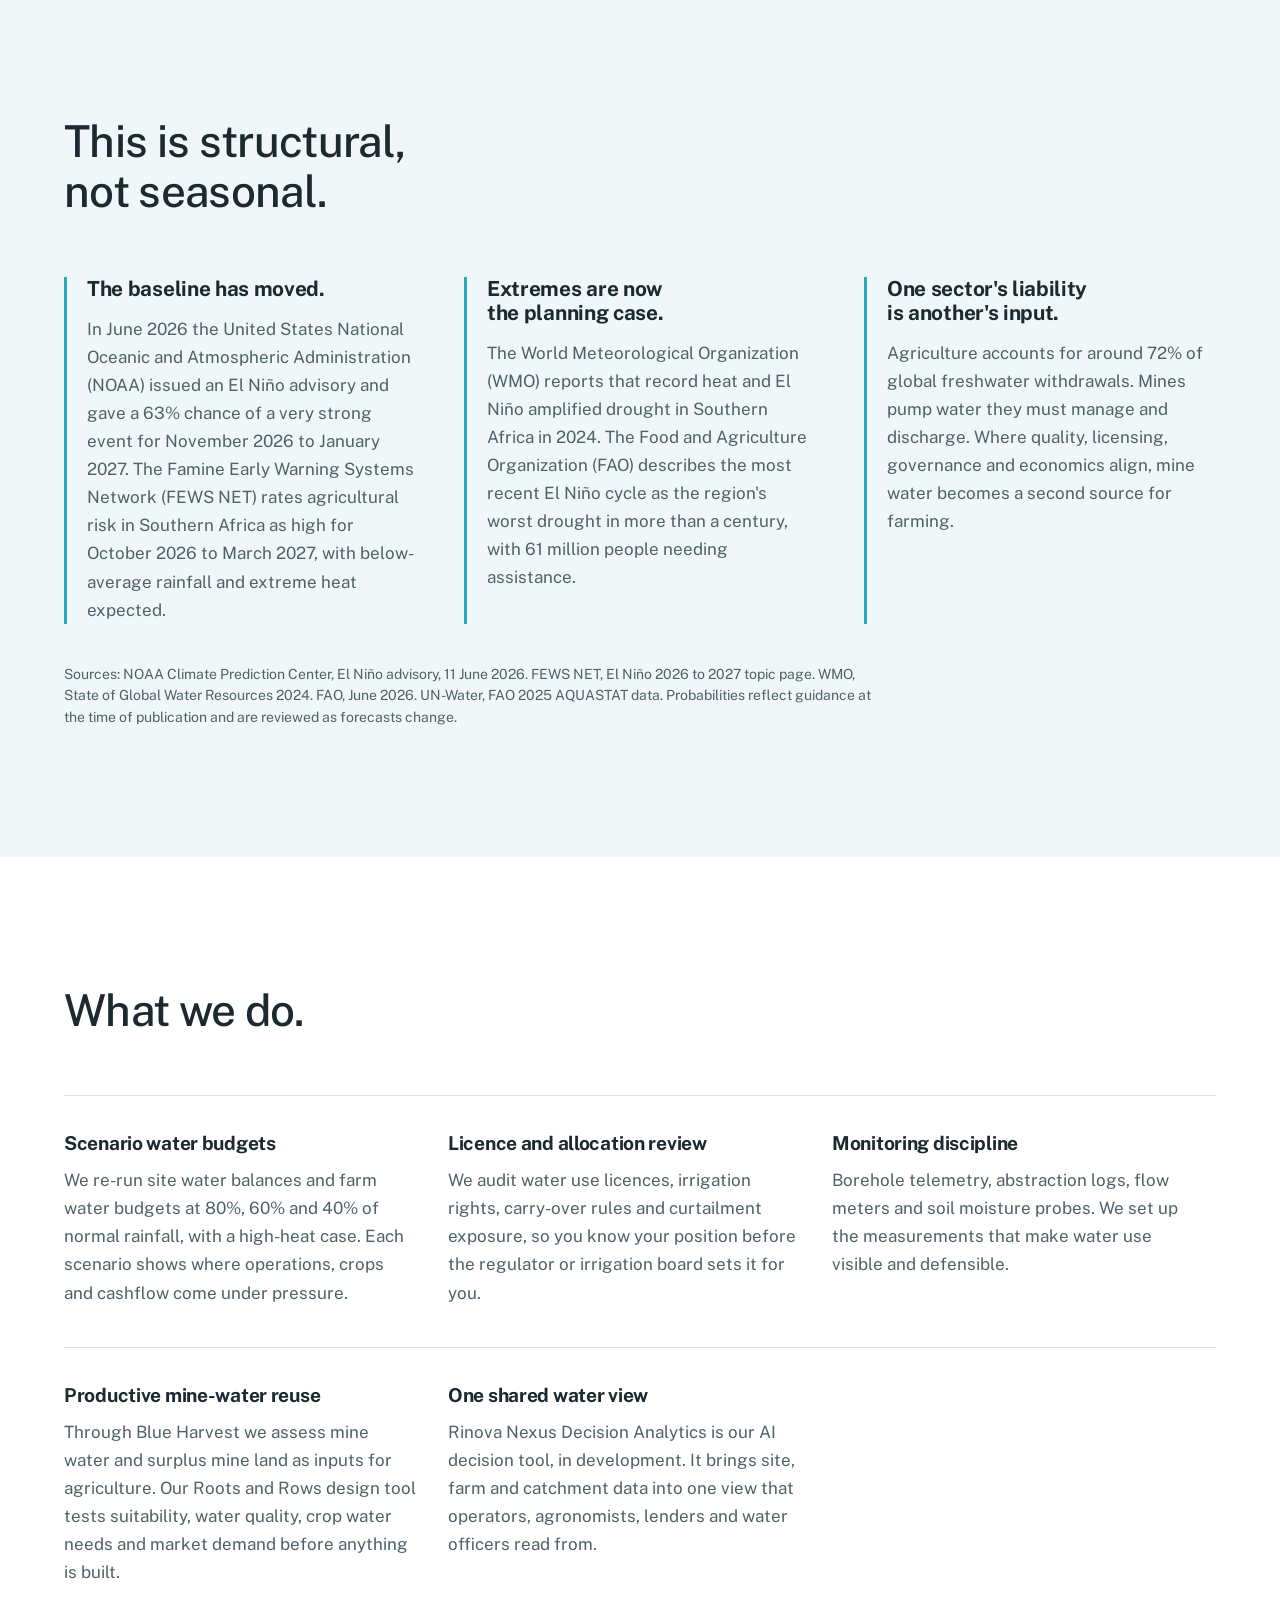
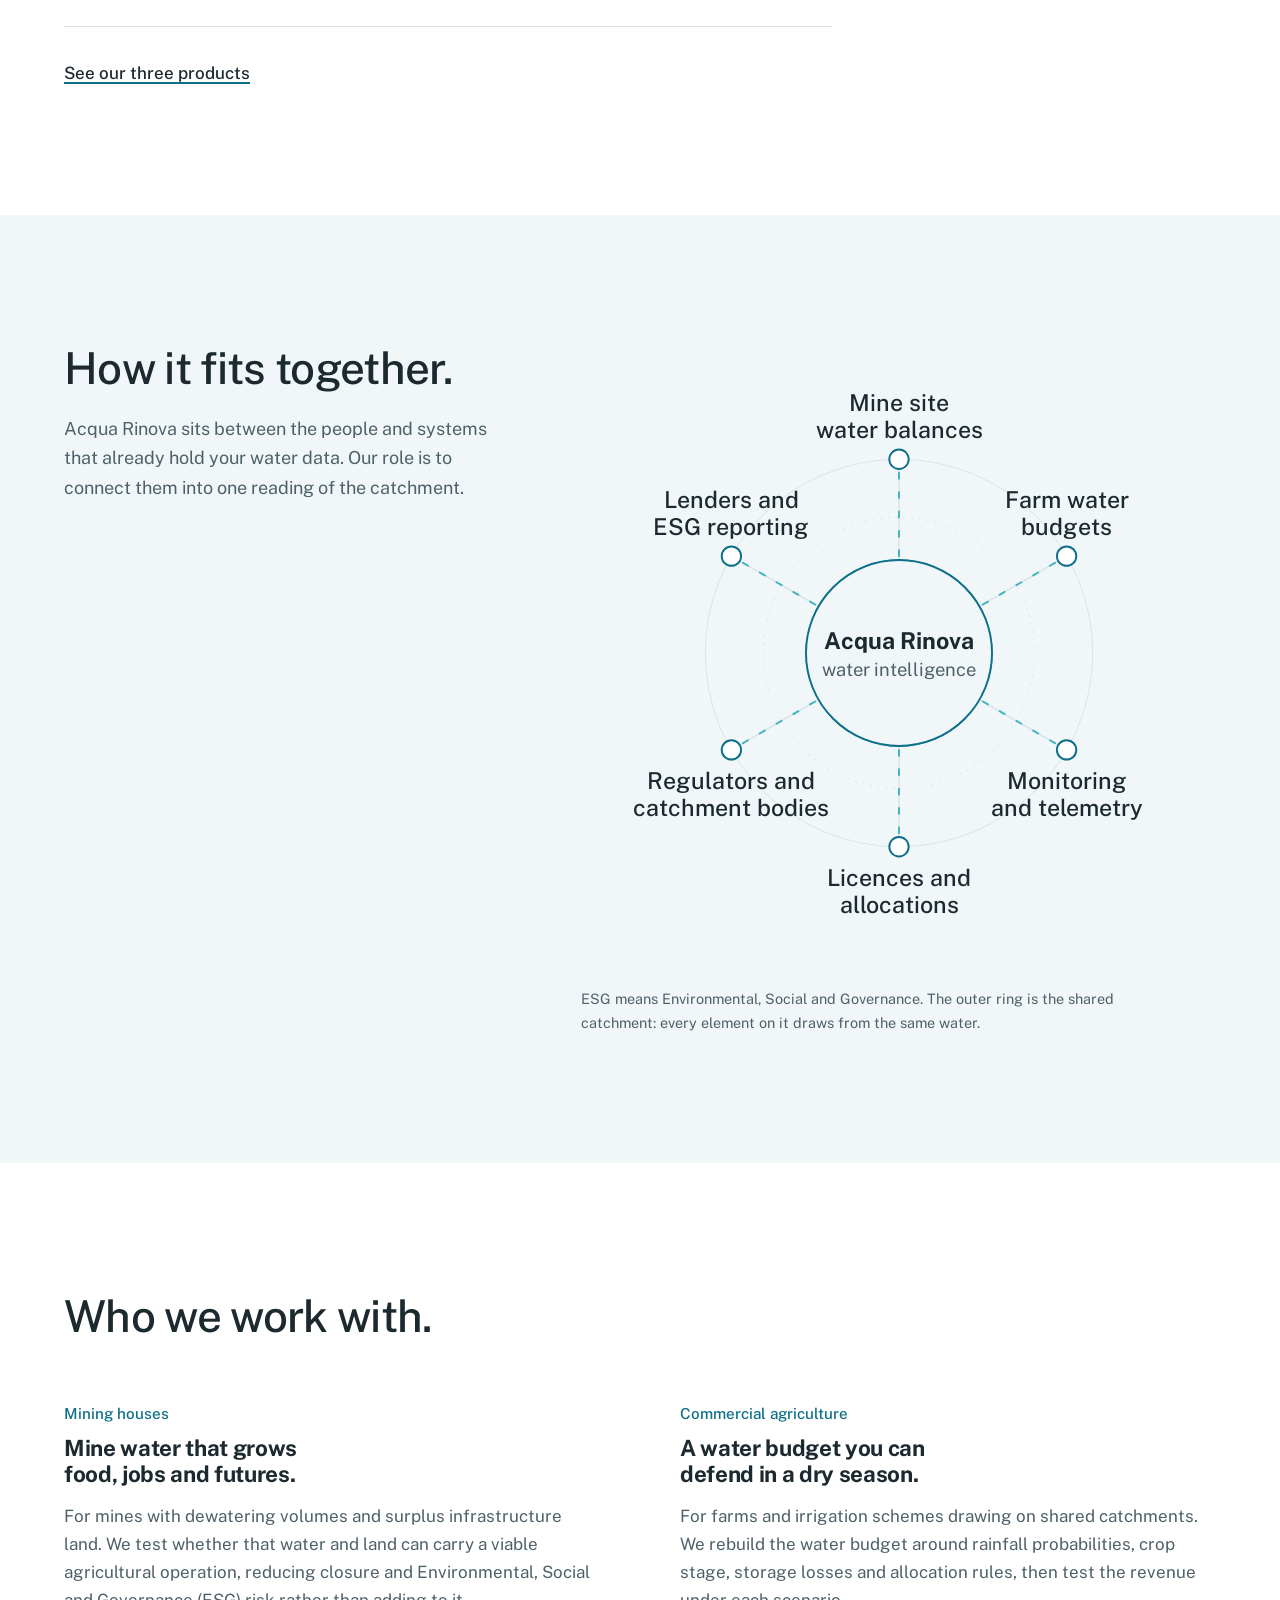
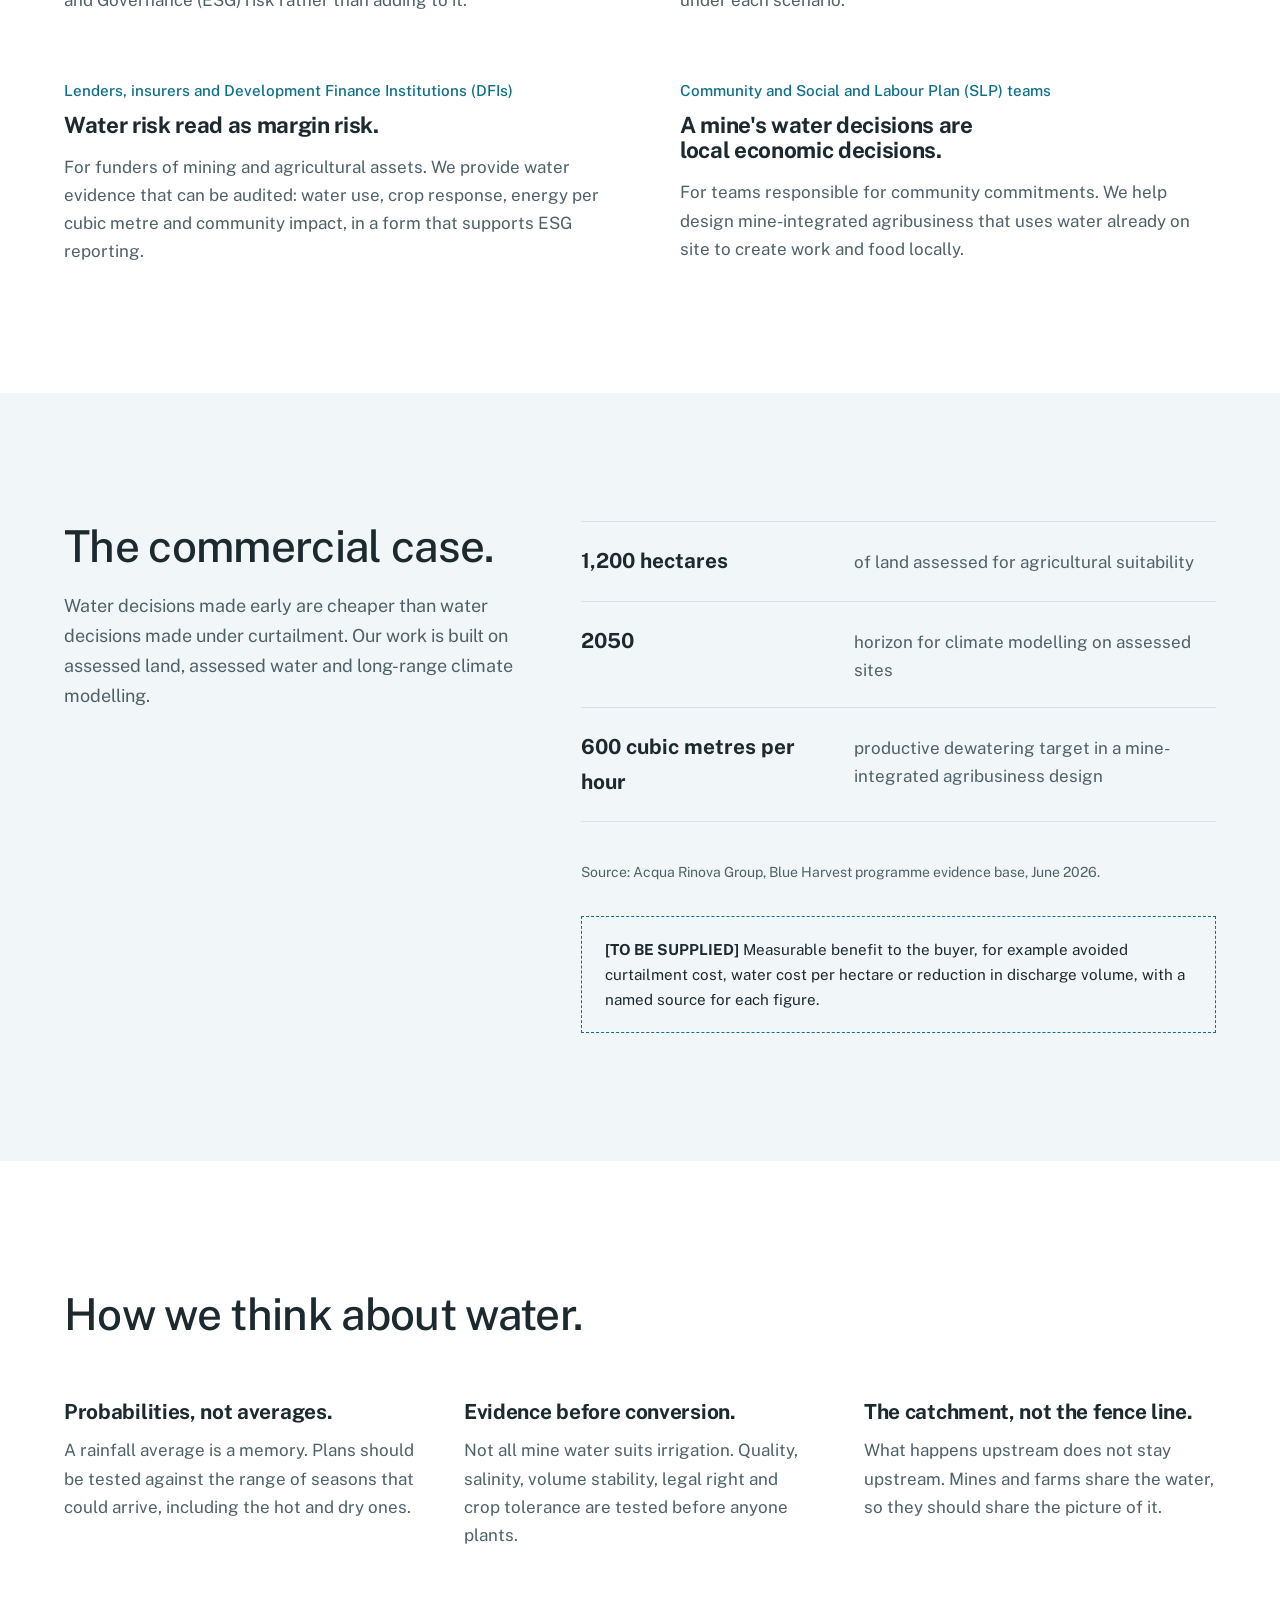
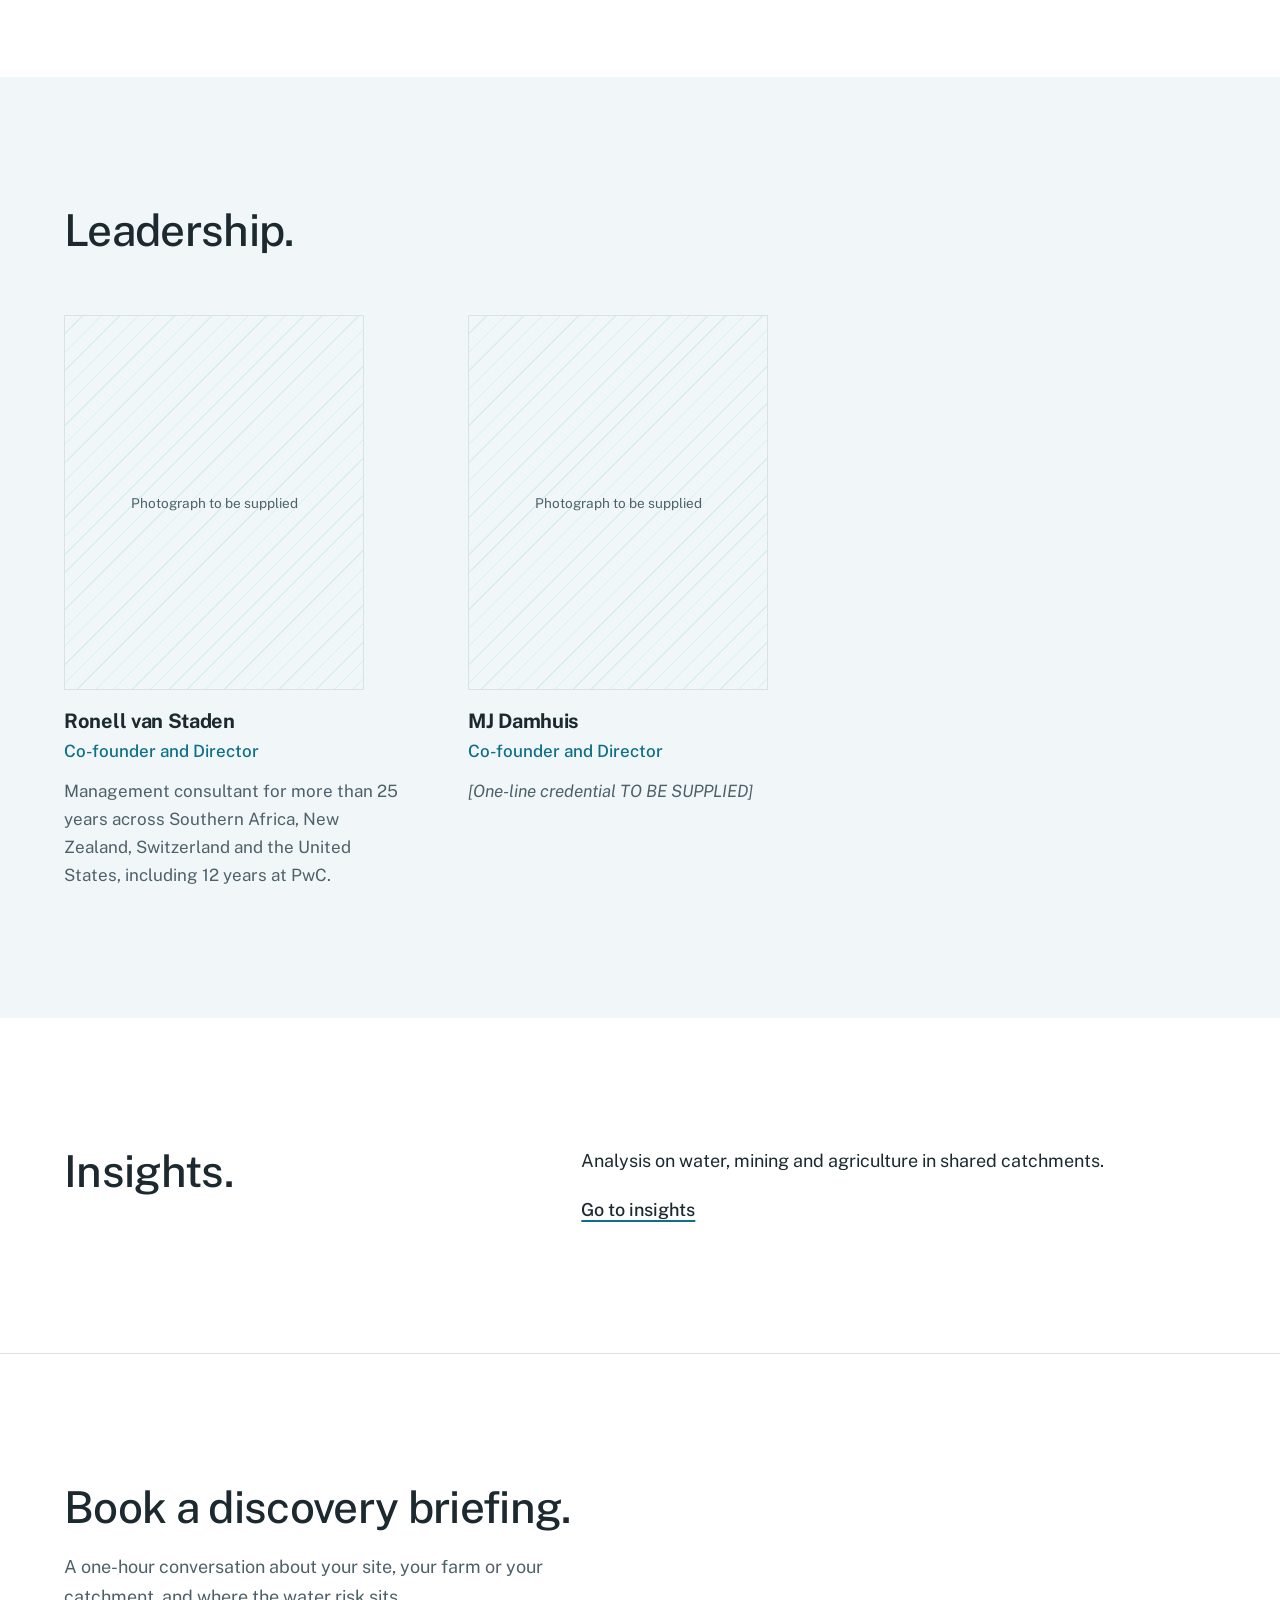
==== commit 62ad0411: "Add HTML structure and meta tags for SEO Added HTML structure and meta tags for SEO and social media" ====
--- a/index.html
+++ b/index.html
@@ -374,4 +374,380 @@
   <script src="/script.js" defer></script>
   <script src="/hero-wave.js" defer></script>
 </body>
+</html><!DOCTYPE html>
+<html lang="en-ZA">
+<head>
+  <meta charset="utf-8">
+  <meta name="viewport" content="width=device-width, initial-scale=1">
+  <title>Acqua Rinova Group | Water intelligence for mines and farms</title>
+  <meta name="description" content="Acqua Rinova Group is a water-first company in Johannesburg. We help mines and farms that share a catchment plan their water under changing climate conditions, and turn mine water into a productive input for agriculture.">
+  <link rel="canonical" href="https://arinova.co.za/">
+  <meta name="theme-color" content="#FFFFFF">
+
+  <!-- Open Graph -->
+  <meta property="og:type" content="website">
+  <meta property="og:site_name" content="Acqua Rinova Group">
+  <meta property="og:locale" content="en_ZA">
+  <meta property="og:url" content="https://arinova.co.za/">
+  <meta property="og:title" content="Acqua Rinova Group | Water intelligence for mines and farms">
+  <meta property="og:description" content="Water intelligence for mines and farms that share a catchment.">
+  <meta property="og:image" content="https://arinova.co.za/assets/og-image.png">
+  <meta property="og:image:width" content="1200">
+  <meta property="og:image:height" content="630">
+  <meta property="og:image:alt" content="Acqua Rinova Group. The intelligence beneath every drop.">
+
+  <!-- Twitter / X -->
+  <meta name="twitter:card" content="summary_large_image">
+  <meta name="twitter:title" content="Acqua Rinova Group | Water intelligence for mines and farms">
+  <meta name="twitter:description" content="Water intelligence for mines and farms that share a catchment.">
+  <meta name="twitter:image" content="https://arinova.co.za/assets/og-image.png">
+  <meta name="twitter:image:alt" content="Acqua Rinova Group. The intelligence beneath every drop.">
+
+  <!-- Favicons -->
+  <link rel="icon" href="/favicon.ico" sizes="48x48">
+  <link rel="icon" href="/favicon.svg" type="image/svg+xml">
+  <link rel="icon" href="/favicon-32x32.png" type="image/png" sizes="32x32">
+  <link rel="icon" href="/favicon-16x16.png" type="image/png" sizes="16x16">
+  <link rel="apple-touch-icon" href="/apple-touch-icon.png" sizes="180x180">
+  <link rel="manifest" href="/site.webmanifest">
+
+  <link rel="preconnect" href="https://fonts.googleapis.com">
+  <link rel="preconnect" href="https://fonts.gstatic.com" crossorigin>
+  <link rel="stylesheet" href="https://fonts.googleapis.com/css2?family=Public+Sans:wght@400;500;700&display=swap">
+  <link rel="stylesheet" href="/styles.css">
+
+  <script type="application/ld+json">
+  {
+    "@context": "https://schema.org",
+    "@graph": [
+      {
+        "@type": "Organization",
+        "@id": "https://arinova.co.za/#organization",
+        "name": "Acqua Rinova Group",
+        "legalName": "Acqua Rinova Group (Pty) Ltd",
+        "url": "https://arinova.co.za/",
+        "logo": "https://arinova.co.za/icon-512.png",
+        "slogan": "The intelligence beneath every drop",
+        "description": "A water-first company that helps mines and farms sharing a catchment plan their water under changing climate conditions, and turns mine water into a productive input for agriculture.",
+        "foundingDate": "2026",
+        "address": {
+          "@type": "PostalAddress",
+          "addressLocality": "Johannesburg",
+          "addressCountry": "ZA"
+        },
+        "sameAs": ["https://www.linkedin.com/company/acqua-rinova-group/"],
+        "areaServed": "Southern Africa",
+        "knowsAbout": ["Water resource management", "Mine water reuse", "Irrigation planning", "Catchment management", "El Niño drought preparedness"],
+        "founder": [
+          { "@type": "Person", "name": "Ronell van Staden", "jobTitle": "Co-founder and Director" },
+          { "@type": "Person", "name": "MJ Damhuis", "jobTitle": "Co-founder and Director" }
+        ],
+        "brand": [
+          { "@type": "Brand", "name": "Rinova Nexus Decision Analytics" },
+          { "@type": "Brand", "name": "Blue Harvest" },
+          { "@type": "Brand", "name": "Roots and Rows" },
+          { "@type": "Brand", "name": "Water Risk Immune System" }
+        ]
+      },
+      {
+        "@type": "WebSite",
+        "@id": "https://arinova.co.za/#website",
+        "url": "https://arinova.co.za/",
+        "name": "Acqua Rinova Group",
+        "inLanguage": "en-ZA",
+        "publisher": { "@id": "https://arinova.co.za/#organization" }
+      }
+    ]
+  }
+  </script>
+</head>
+<body>
+  <a class="skip-link" href="#main">Skip to content</a>
+
+  <header class="site-header">
+    <div class="wrap header-inner">
+      <a class="wordmark" href="/" aria-label="Acqua Rinova Group, home"><img src="/assets/logo-mark-96.webp" alt="" width="30" height="37">Acqua Rinova</a>
+      <nav aria-label="Primary">
+        <ul class="nav-list">
+          <li><a href="/" aria-current="page">Home</a></li>
+          <li><a href="/products/">Products</a></li>
+          <li><a href="#capabilities">Capabilities</a></li>
+          <li><a href="#use-cases">Use cases</a></li>
+          <li><a href="/gallery/">Gallery</a></li>
+          <li><a href="/blog/">Insights</a></li>
+          <li><a class="nav-cta" href="#contact">Book a briefing</a></li>
+        </ul>
+      </nav>
+    </div>
+  </header>
+
+  <main id="main">
+
+    <!-- HERO
+         To add a photograph, set --hero-image in styles.css, e.g.
+         --hero-image: url("/assets/hero.jpg");
+         The gradient overlay keeps the text readable over any image. -->
+    <section class="hero" aria-labelledby="hero-title">
+      <div class="wrap hero-inner">
+        <p class="hero-company">Acqua Rinova Group</p>
+        <h1 id="hero-title">The intelligence beneath every drop.</h1>
+        <p class="hero-sub">Water intelligence for mines and farms that share a catchment. We help both sectors plan for the water they will have, not the water they used to have.</p>
+        <div class="hero-actions">
+          <a class="button" href="#contact">Book a discovery briefing</a>
+          <a class="text-link" href="#market">Read the context</a>
+        </div>
+      </div>
+      <canvas class="hero-wave" aria-hidden="true"></canvas>
+      <div class="waterline" aria-hidden="true"></div>
+    </section>
+
+    <!-- MARKET CONTEXT -->
+    <section id="market" class="section" aria-labelledby="market-title">
+      <div class="wrap split">
+        <h2 id="market-title">Your water numbers were built for a different climate.</h2>
+        <div class="prose">
+          <p>Mines and farms in Southern Africa draw from the same catchments. They answer to the same regulators. They face the same El Niño volatility.</p>
+          <p>Most of their water decisions still rest on last year's balances, historic rainfall averages and dam designs made for a wetter world. Monitoring sits in spreadsheets, logbooks and messaging groups that nobody reads together.</p>
+          <p>When water runs short, the paperwork decides who keeps pumping. Operators who know their licence position, their real abstraction and their second sources keep options open. Everyone else waits for the curtailment letter.</p>
+        </div>
+      </div>
+    </section>
+
+    <!-- THESIS -->
+    <section id="thesis" class="section section-alt" aria-labelledby="thesis-title">
+      <div class="wrap">
+        <h2 id="thesis-title" class="section-title">This is structural, not seasonal.</h2>
+        <div class="thesis-grid">
+          <article class="thesis-block">
+            <h3>The baseline has moved.</h3>
+            <p>In June 2026 the United States National Oceanic and Atmospheric Administration (NOAA) issued an El Niño advisory and gave a 63% chance of a very strong event for November 2026 to January 2027. The Famine Early Warning Systems Network (FEWS NET) rates agricultural risk in Southern Africa as high for October 2026 to March 2027, with below-average rainfall and extreme heat expected.</p>
+          </article>
+          <article class="thesis-block">
+            <h3>Extremes are now the planning case.</h3>
+            <p>The World Meteorological Organization (WMO) reports that record heat and El Niño amplified drought in Southern Africa in 2024. The Food and Agriculture Organization (FAO) describes the most recent El Niño cycle as the region's worst drought in more than a century, with 61 million people needing assistance.</p>
+          </article>
+          <article class="thesis-block">
+            <h3>One sector's liability is another's input.</h3>
+            <p>Agriculture accounts for around 72% of global freshwater withdrawals. Mines pump water they must manage and discharge. Where quality, licensing, governance and economics align, mine water becomes a second source for farming.</p>
+          </article>
+        </div>
+        <p class="source-note">Sources: NOAA Climate Prediction Center, El Niño advisory, 11 June 2026. FEWS NET, El Niño 2026 to 2027 topic page. WMO, State of Global Water Resources 2024. FAO, June 2026. UN-Water, FAO 2025 AQUASTAT data. Probabilities reflect guidance at the time of publication and are reviewed as forecasts change.</p>
+      </div>
+    </section>
+
+    <!-- CAPABILITIES -->
+    <section id="capabilities" class="section" aria-labelledby="capabilities-title">
+      <div class="wrap">
+        <h2 id="capabilities-title" class="section-title">What we do.</h2>
+        <ul class="capability-grid">
+          <li class="capability">
+            <h3>Scenario water budgets</h3>
+            <p>We re-run site water balances and farm water budgets at 80%, 60% and 40% of normal rainfall, with a high-heat case. Each scenario shows where operations, crops and cashflow come under pressure.</p>
+          </li>
+          <li class="capability">
+            <h3>Licence and allocation review</h3>
+            <p>We audit water use licences, irrigation rights, carry-over rules and curtailment exposure, so you know your position before the regulator or irrigation board sets it for you.</p>
+          </li>
+          <li class="capability">
+            <h3>Monitoring discipline</h3>
+            <p>Borehole telemetry, abstraction logs, flow meters and soil moisture probes. We set up the measurements that make water use visible and defensible.</p>
+          </li>
+          <li class="capability">
+            <h3>Productive mine-water reuse</h3>
+            <p>Through Blue Harvest we assess mine water and surplus mine land as inputs for agriculture. Our Roots and Rows design tool tests suitability, water quality, crop water needs and market demand before anything is built.</p>
+          </li>
+          <li class="capability">
+            <h3>One shared water view</h3>
+            <p>Rinova Nexus Decision Analytics is our AI decision tool, in development. It brings site, farm and catchment data into one view that operators, agronomists, lenders and water officers read from.</p>
+          </li>
+        </ul>
+        <p class="section-more"><a class="text-link" href="/products/">See our three products</a></p>
+      </div>
+    </section>
+
+    <!-- OPERATING MODEL DIAGRAM -->
+    <section id="operating-model" class="section section-alt" aria-labelledby="model-title">
+      <div class="wrap split">
+        <div>
+          <h2 id="model-title">How it fits together.</h2>
+          <p class="prose-lead">Acqua Rinova sits between the people and systems that already hold your water data. Our role is to connect them into one reading of the catchment.</p>
+        </div>
+        <figure class="diagram">
+          <svg viewBox="0 0 640 640" role="img" aria-labelledby="diagram-title diagram-desc" class="hub-diagram">
+            <title id="diagram-title">Acqua Rinova operating model</title>
+            <desc id="diagram-desc">A hub-and-spoke diagram. Acqua Rinova water intelligence sits at the centre. Six connected elements surround it: mine site water balances, farm water budgets, monitoring and telemetry, licences and allocations, regulators and catchment bodies, and lenders and Environmental, Social and Governance reporting.</desc>
+
+            <!-- the shared catchment -->
+            <circle class="ring" cx="320" cy="320" r="200"/>
+            <circle class="ring ring-inner" cx="320" cy="320" r="140"/>
+
+            <g class="spokes">
+              <line class="spoke" x1="320" y1="320" x2="320" y2="120"/>
+              <line class="spoke" x1="320" y1="320" x2="493" y2="220"/>
+              <line class="spoke" x1="320" y1="320" x2="493" y2="420"/>
+              <line class="spoke" x1="320" y1="320" x2="320" y2="520"/>
+              <line class="spoke" x1="320" y1="320" x2="147" y2="420"/>
+              <line class="spoke" x1="320" y1="320" x2="147" y2="220"/>
+              <line class="flow" x1="320" y1="320" x2="320" y2="120"/>
+              <line class="flow" x1="320" y1="320" x2="493" y2="220"/>
+              <line class="flow" x1="320" y1="320" x2="493" y2="420"/>
+              <line class="flow" x1="320" y1="320" x2="320" y2="520"/>
+              <line class="flow" x1="320" y1="320" x2="147" y2="420"/>
+              <line class="flow" x1="320" y1="320" x2="147" y2="220"/>
+            </g>
+
+            <g class="node"><circle cx="320" cy="120" r="10"/><text x="320" y="70" text-anchor="middle">Mine site</text><text x="320" y="98" text-anchor="middle">water balances</text></g>
+            <g class="node"><circle cx="493" cy="220" r="10"/><text x="493" y="170" text-anchor="middle">Farm water</text><text x="493" y="198" text-anchor="middle">budgets</text></g>
+            <g class="node"><circle cx="493" cy="420" r="10"/><text x="493" y="460" text-anchor="middle">Monitoring</text><text x="493" y="488" text-anchor="middle">and telemetry</text></g>
+            <g class="node"><circle cx="320" cy="520" r="10"/><text x="320" y="560" text-anchor="middle">Licences and</text><text x="320" y="588" text-anchor="middle">allocations</text></g>
+            <g class="node"><circle cx="147" cy="420" r="10"/><text x="147" y="460" text-anchor="middle">Regulators and</text><text x="147" y="488" text-anchor="middle">catchment bodies</text></g>
+            <g class="node"><circle cx="147" cy="220" r="10"/><text x="147" y="170" text-anchor="middle">Lenders and</text><text x="147" y="198" text-anchor="middle">ESG reporting</text></g>
+
+            <g class="hub">
+              <circle class="hub-pulse" cx="320" cy="320" r="96"/>
+              <circle class="hub-core" cx="320" cy="320" r="96"/>
+              <text x="320" y="316" text-anchor="middle" class="hub-text">Acqua Rinova</text>
+              <text x="320" y="344" text-anchor="middle" class="hub-text-sub">water intelligence</text>
+            </g>
+          </svg>
+          <figcaption>ESG means Environmental, Social and Governance. The outer ring is the shared catchment: every element on it draws from the same water.</figcaption>
+        </figure>
+      </div>
+    </section>
+
+    <!-- USE CASES -->
+    <section id="use-cases" class="section" aria-labelledby="use-cases-title">
+      <div class="wrap">
+        <h2 id="use-cases-title" class="section-title">Who we work with.</h2>
+        <div class="use-cases">
+          <article class="use-case">
+            <p class="buyer">Mining houses</p>
+            <h3>Mine water that grows food, jobs and futures.</h3>
+            <p>For mines with dewatering volumes and surplus infrastructure land. We test whether that water and land can carry a viable agricultural operation, reducing closure and Environmental, Social and Governance (ESG) risk rather than adding to it.</p>
+          </article>
+          <article class="use-case">
+            <p class="buyer">Commercial agriculture</p>
+            <h3>A water budget you can defend in a dry season.</h3>
+            <p>For farms and irrigation schemes drawing on shared catchments. We rebuild the water budget around rainfall probabilities, crop stage, storage losses and allocation rules, then test the revenue under each scenario.</p>
+          </article>
+          <article class="use-case">
+            <p class="buyer">Lenders, insurers and Development Finance Institutions (DFIs)</p>
+            <h3>Water risk read as margin risk.</h3>
+            <p>For funders of mining and agricultural assets. We provide water evidence that can be audited: water use, crop response, energy per cubic metre and community impact, in a form that supports ESG reporting.</p>
+          </article>
+          <article class="use-case">
+            <p class="buyer">Community and Social and Labour Plan (SLP) teams</p>
+            <h3>A mine's water decisions are local economic decisions.</h3>
+            <p>For teams responsible for community commitments. We help design mine-integrated agribusiness that uses water already on site to create work and food locally.</p>
+          </article>
+        </div>
+      </div>
+    </section>
+
+    <!-- COMMERCIAL CASE -->
+    <section id="commercial-case" class="section section-alt" aria-labelledby="commercial-title">
+      <div class="wrap split">
+        <div>
+          <h2 id="commercial-title">The commercial case.</h2>
+          <p class="prose-lead">Water decisions made early are cheaper than water decisions made under curtailment. Our work is built on assessed land, assessed water and long-range climate modelling.</p>
+        </div>
+        <div>
+          <dl class="evidence">
+            <div class="evidence-item">
+              <dt>1,200 hectares</dt>
+              <dd>of land assessed for agricultural suitability</dd>
+            </div>
+            <div class="evidence-item">
+              <dt>2050</dt>
+              <dd>horizon for climate modelling on assessed sites</dd>
+            </div>
+            <div class="evidence-item">
+              <dt>600 cubic metres per hour</dt>
+              <dd>productive dewatering target in a mine-integrated agribusiness design</dd>
+            </div>
+          </dl>
+          <p class="source-note">Source: Acqua Rinova Group, Blue Harvest programme evidence base, June 2026.</p>
+          <div class="placeholder" role="note">
+            <p><strong>[TO BE SUPPLIED]</strong> Measurable benefit to the buyer, for example avoided curtailment cost, water cost per hectare or reduction in discharge volume, with a named source for each figure.</p>
+          </div>
+        </div>
+      </div>
+    </section>
+
+    <!-- DESIGN PHILOSOPHY -->
+    <section id="principles" class="section" aria-labelledby="principles-title">
+      <div class="wrap">
+        <h2 id="principles-title" class="section-title">How we think about water.</h2>
+        <div class="principles">
+          <article class="principle">
+            <h3>Probabilities, not averages.</h3>
+            <p>A rainfall average is a memory. Plans should be tested against the range of seasons that could arrive, including the hot and dry ones.</p>
+          </article>
+          <article class="principle">
+            <h3>Evidence before conversion.</h3>
+            <p>Not all mine water suits irrigation. Quality, salinity, volume stability, legal right and crop tolerance are tested before anyone plants.</p>
+          </article>
+          <article class="principle">
+            <h3>The catchment, not the fence line.</h3>
+            <p>What happens upstream does not stay upstream. Mines and farms share the water, so they should share the picture of it.</p>
+          </article>
+        </div>
+      </div>
+    </section>
+
+    <!-- LEADERSHIP -->
+    <section id="leadership" class="section section-alt" aria-labelledby="leadership-title">
+      <div class="wrap">
+        <h2 id="leadership-title" class="section-title">Leadership.</h2>
+        <div class="leaders">
+          <article class="leader">
+            <div class="leader-photo" role="img" aria-label="Photograph of Ronell van Staden, to be supplied"></div>
+            <h3>Ronell van Staden</h3>
+            <p class="leader-title">Co-founder and Director</p>
+            <p>Management consultant for more than 25 years across Southern Africa, New Zealand, Switzerland and the United States, including 12 years at PwC.</p>
+          </article>
+          <article class="leader">
+            <div class="leader-photo" role="img" aria-label="Photograph of MJ Damhuis, to be supplied"></div>
+            <h3>MJ Damhuis</h3>
+            <p class="leader-title">Co-founder and Director</p>
+            <p class="placeholder-inline">[One-line credential TO BE SUPPLIED]</p>
+          </article>
+        </div>
+      </div>
+    </section>
+
+    <!-- INSIGHTS -->
+    <section id="insights" class="section" aria-labelledby="insights-title">
+      <div class="wrap split">
+        <h2 id="insights-title">Insights.</h2>
+        <div class="prose">
+          <p>Analysis on water, mining and agriculture in shared catchments.</p>
+          <p><a class="text-link" href="/blog/">Go to insights</a></p>
+        </div>
+      </div>
+    </section>
+
+    <!-- CONTACT -->
+    <section id="contact" class="section contact" aria-labelledby="contact-title">
+      <div class="wrap">
+        <h2 id="contact-title" class="section-title">Book a discovery briefing.</h2>
+        <p class="prose-lead">A one-hour conversation about your site, your farm or your catchment, and where the water risk sits.</p>
+        <a class="button" href="mailto:[TO-BE-SUPPLIED]?subject=Discovery%20briefing">Email us to book</a>
+        <p class="contact-alt">Or follow our work on <a class="text-link" href="https://www.linkedin.com/company/acqua-rinova-group/" target="_blank" rel="noopener noreferrer">LinkedIn</a>.</p>
+      </div>
+    </section>
+
+  </main>
+
+  <footer class="site-footer">
+    <div class="wrap footer-inner">
+      <p>Acqua Rinova Group (Pty) Ltd, Johannesburg. Email: <a href="mailto:[TO-BE-SUPPLIED]">[TO BE SUPPLIED]</a></p>
+      <p><a class="social-link" href="https://www.linkedin.com/company/acqua-rinova-group/" target="_blank" rel="noopener noreferrer"><svg class="icon" viewBox="0 0 24 24" width="16" height="16" aria-hidden="true" focusable="false"><path fill="currentColor" d="M20.45 20.45h-3.56v-5.57c0-1.33-.03-3.04-1.85-3.04-1.85 0-2.14 1.45-2.14 2.94v5.67H9.34V9h3.42v1.56h.05c.48-.9 1.64-1.85 3.37-1.85 3.6 0 4.27 2.37 4.27 5.46v6.28zM5.34 7.43a2.06 2.06 0 1 1 0-4.13 2.06 2.06 0 0 1 0 4.13zM7.12 20.45H3.56V9h3.56v11.45zM22.22 0H1.77C.79 0 0 .77 0 1.73v20.54C0 23.23.79 24 1.77 24h20.45c.98 0 1.78-.77 1.78-1.73V1.73C24 .77 23.2 0 22.22 0z"/></svg><span>Follow us on LinkedIn</span></a></p>
+      <p>&copy; <span data-year>2026</span> Acqua Rinova Group (Pty) Ltd</p>
+    </div>
+  </footer>
+
+  <script src="/script.js" defer></script>
+  <script src="/hero-wave.js" defer></script>
+</body>
 </html>
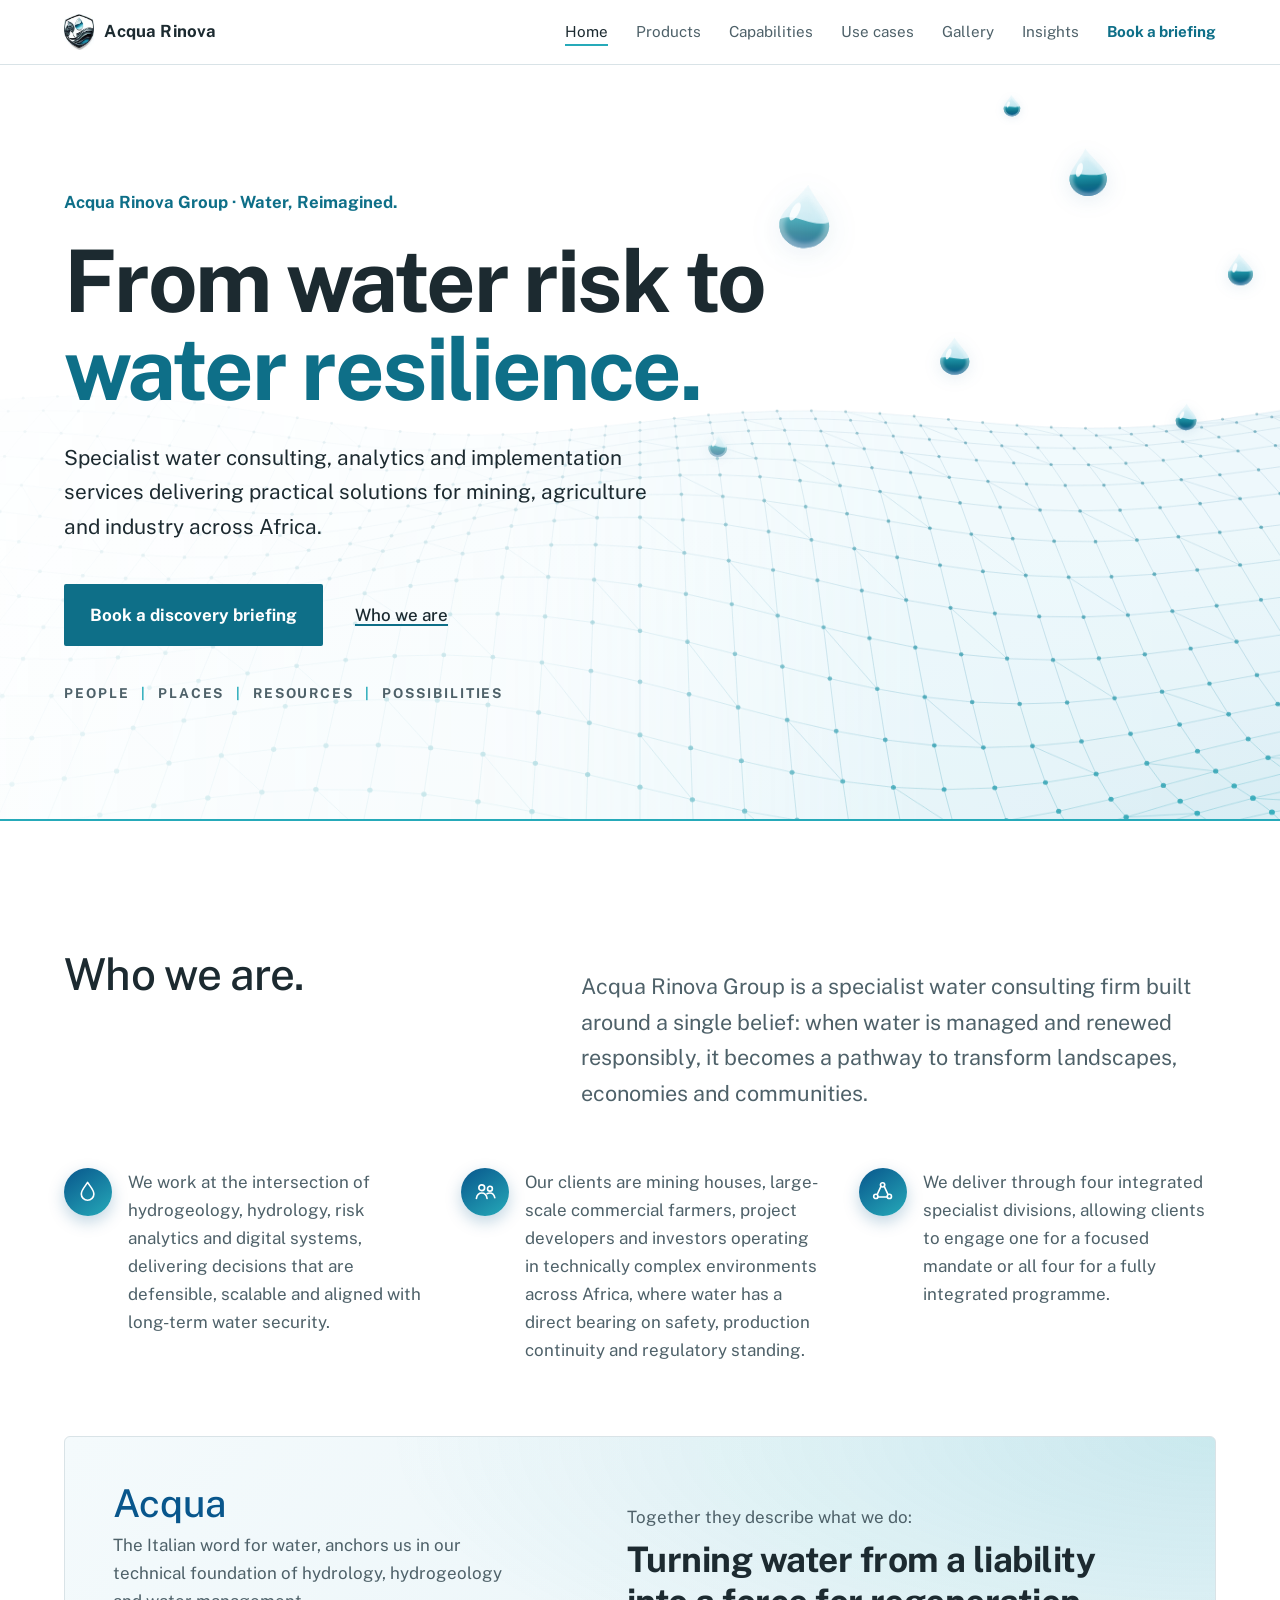
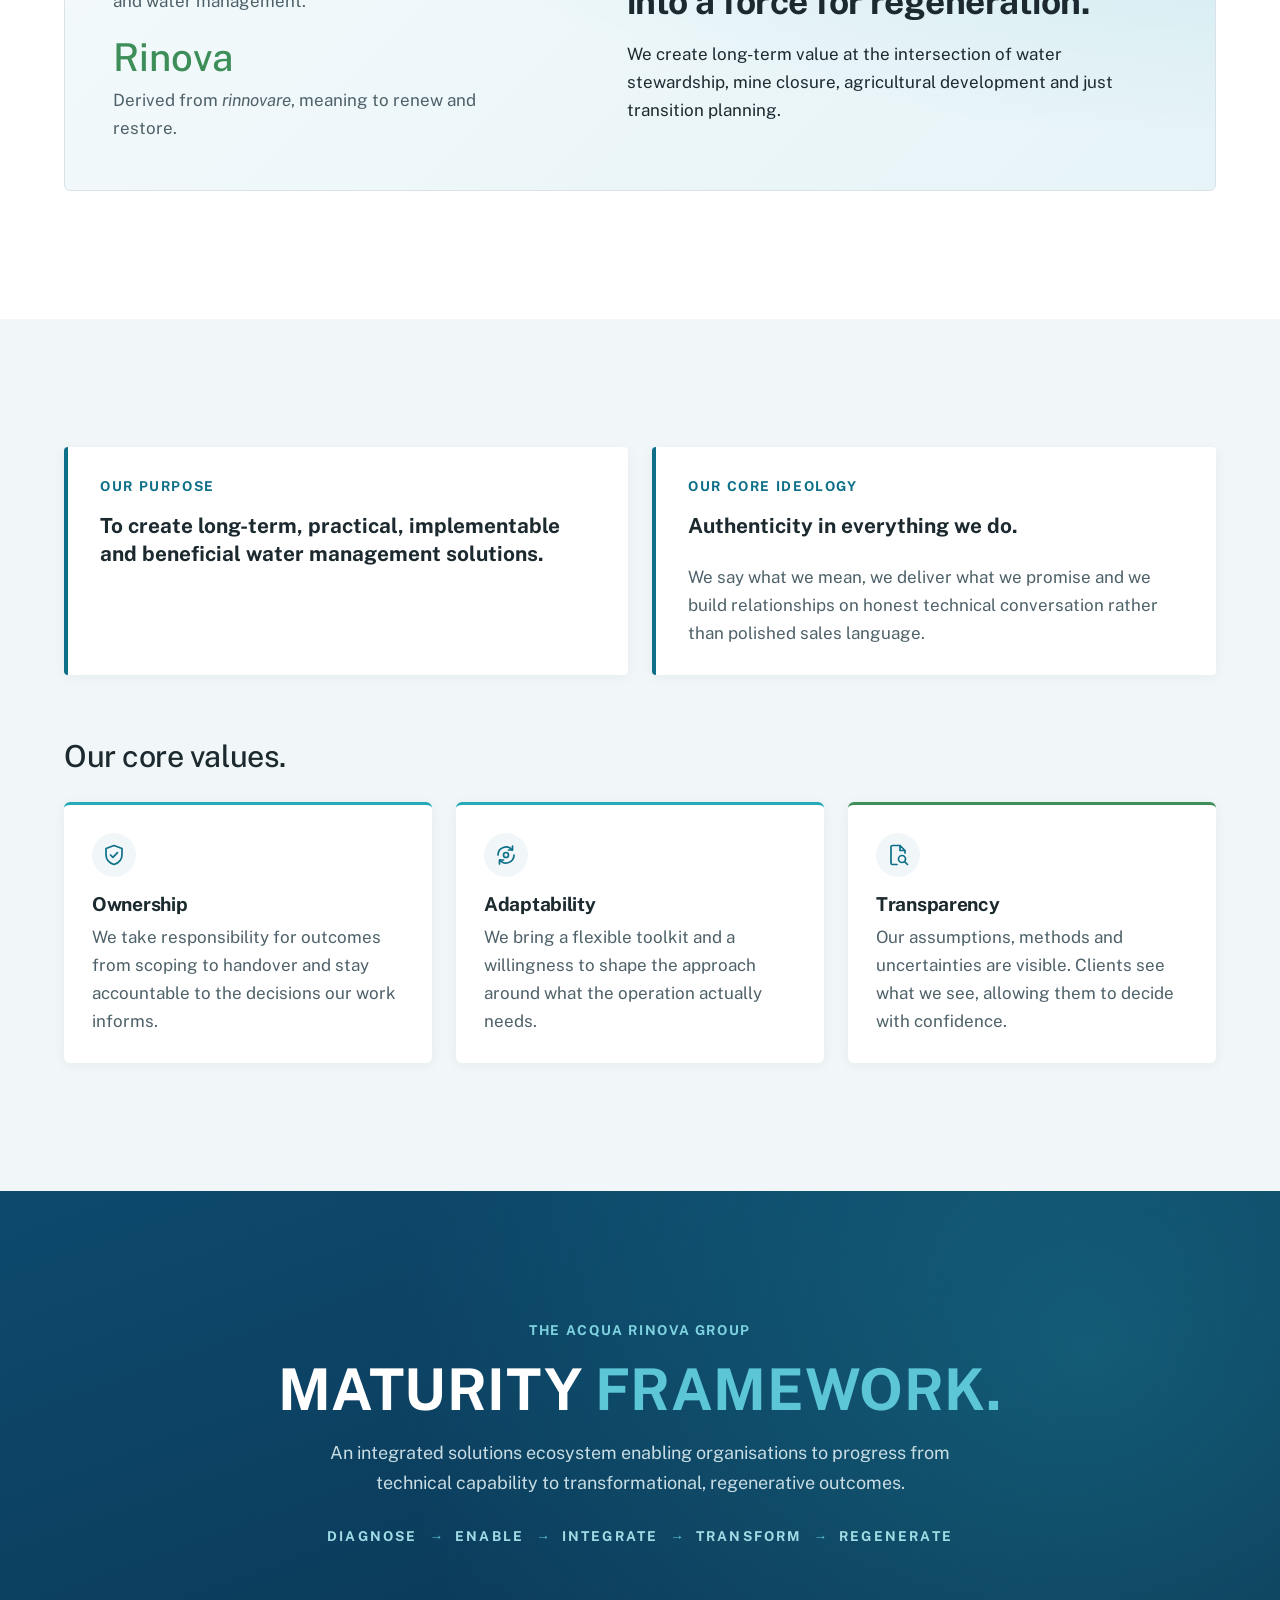
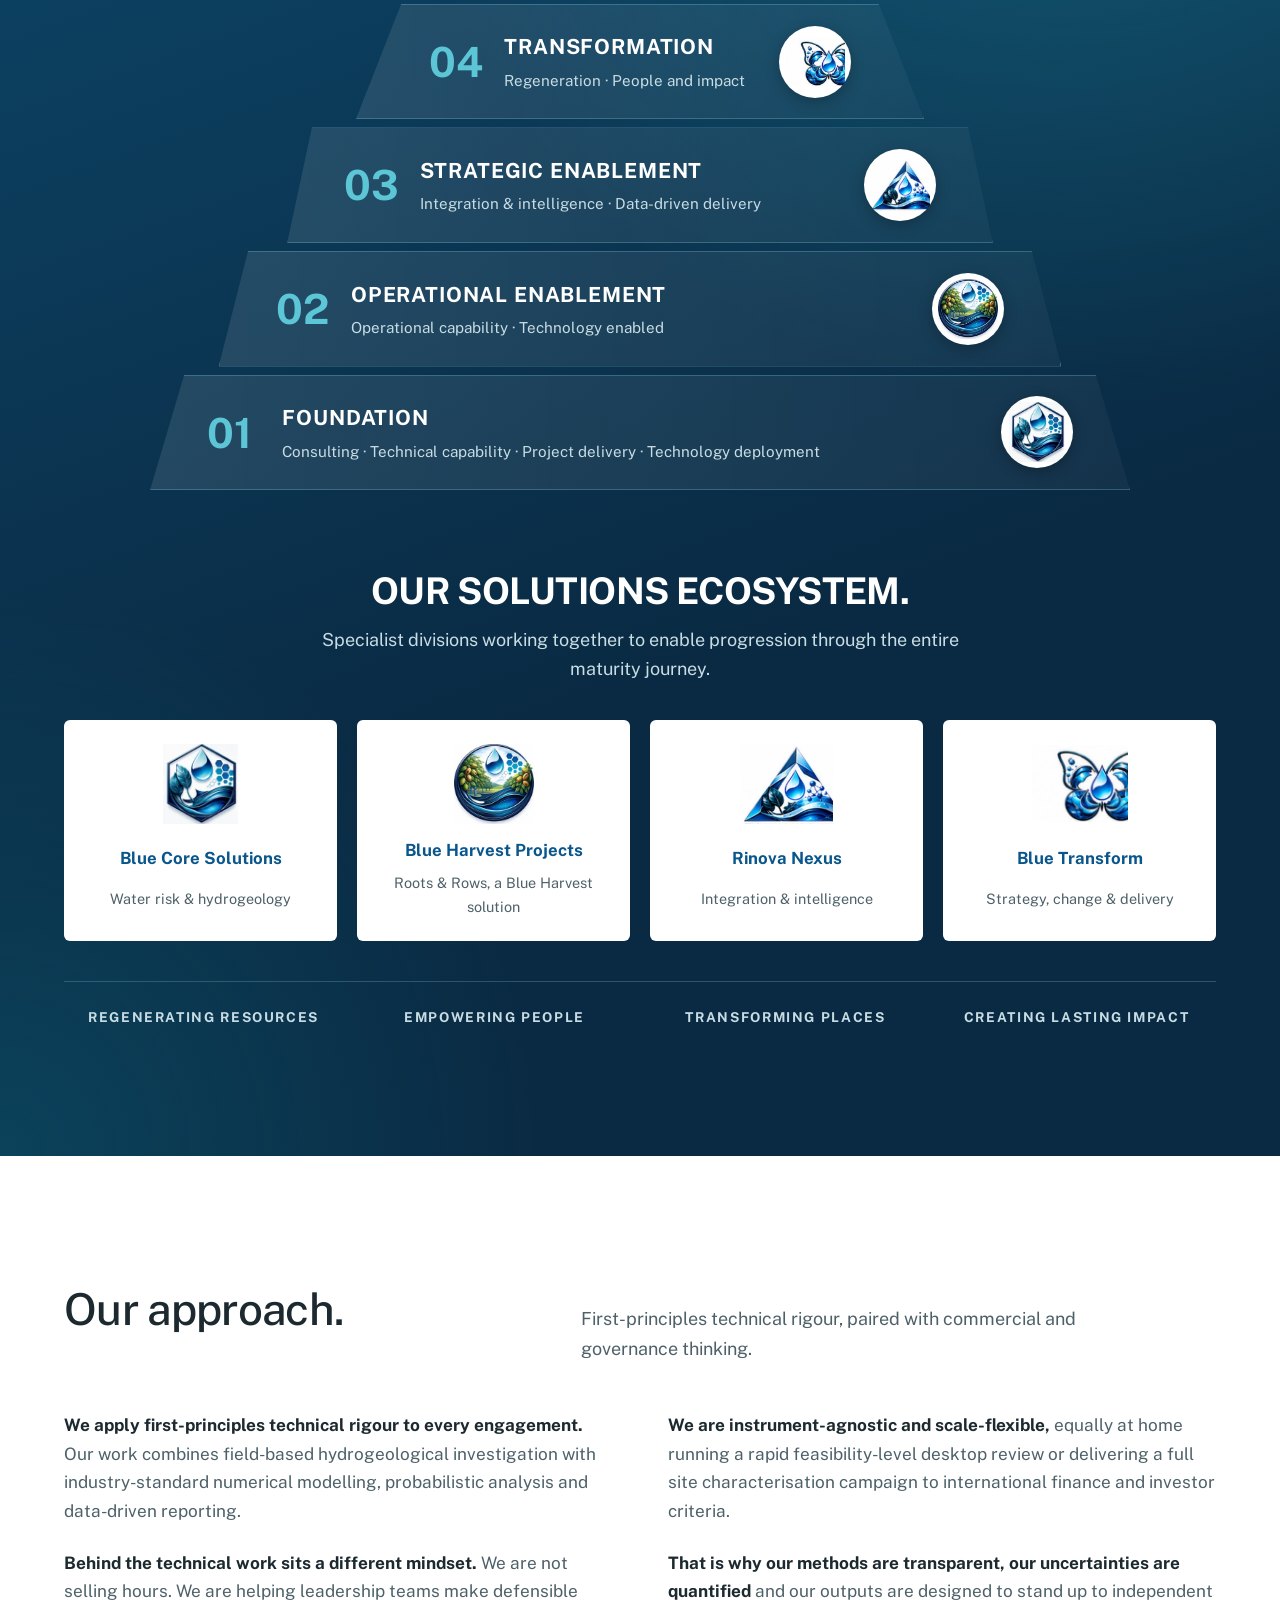
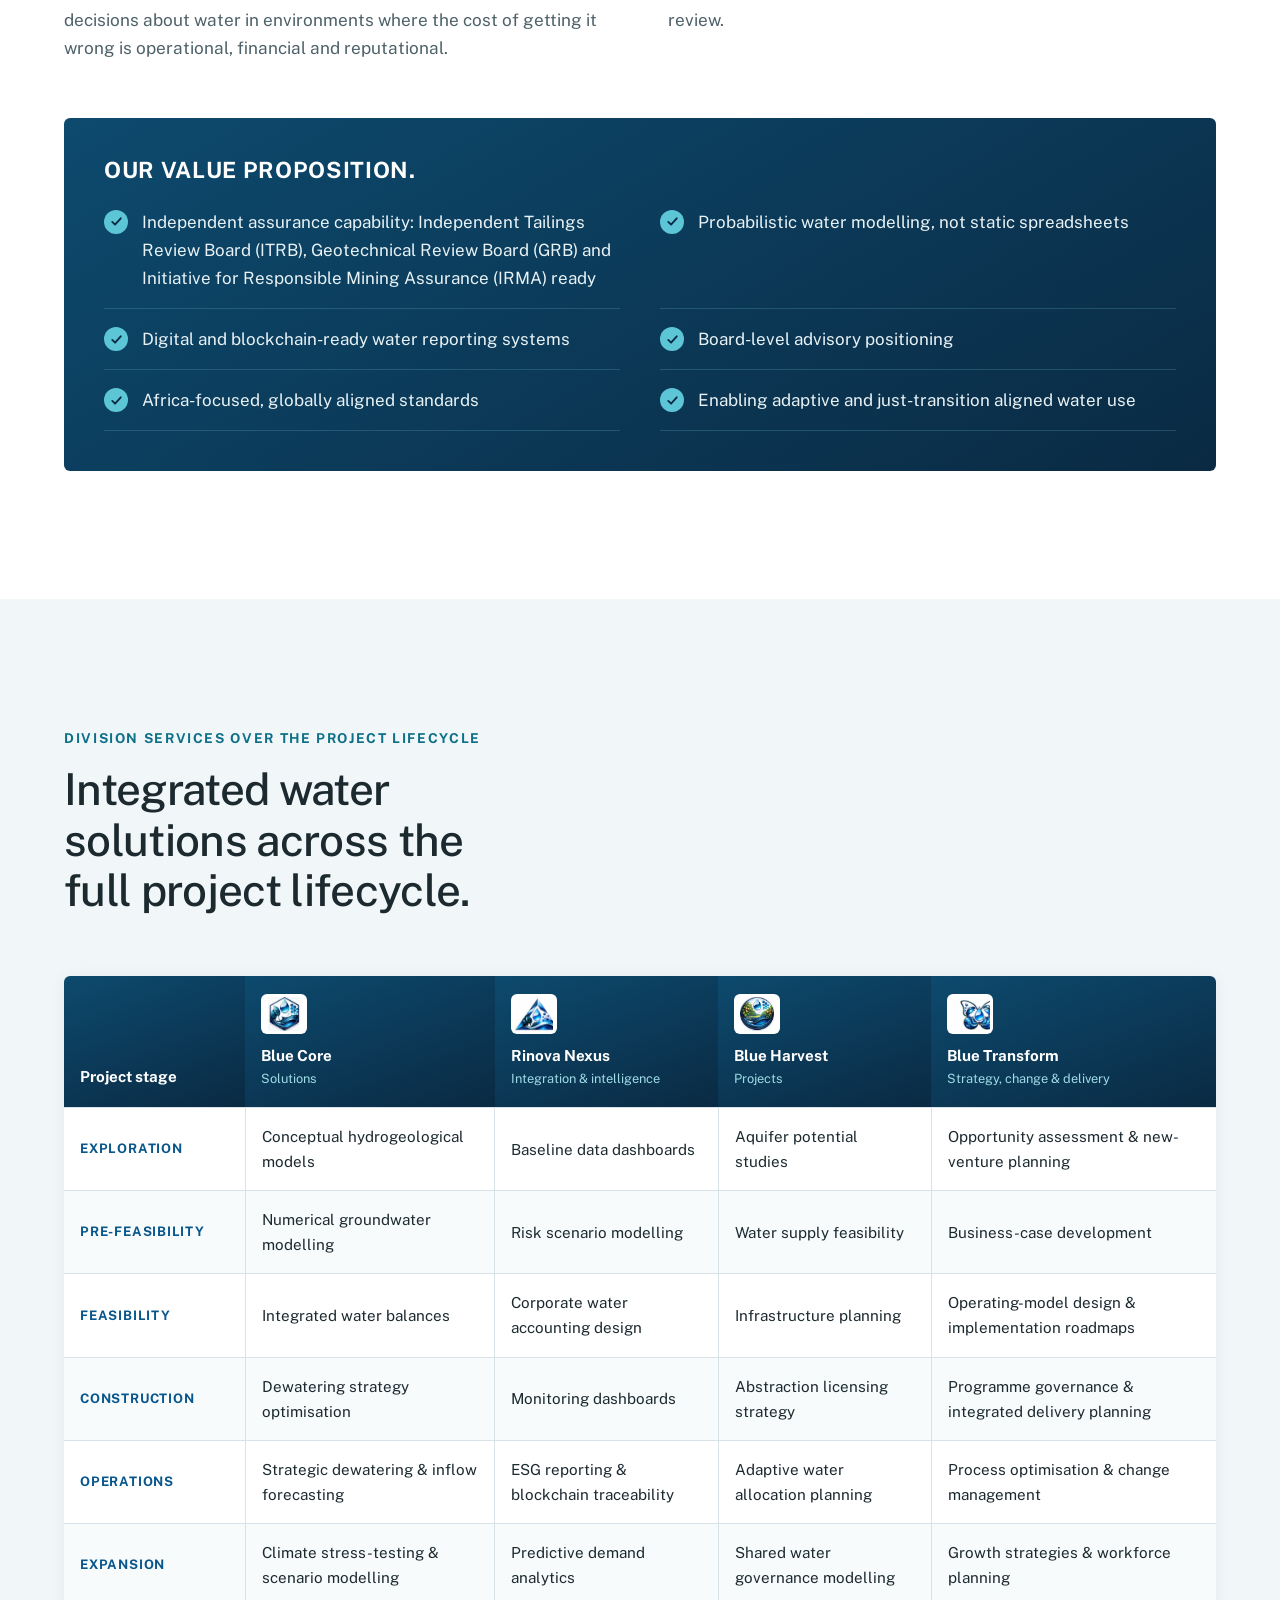
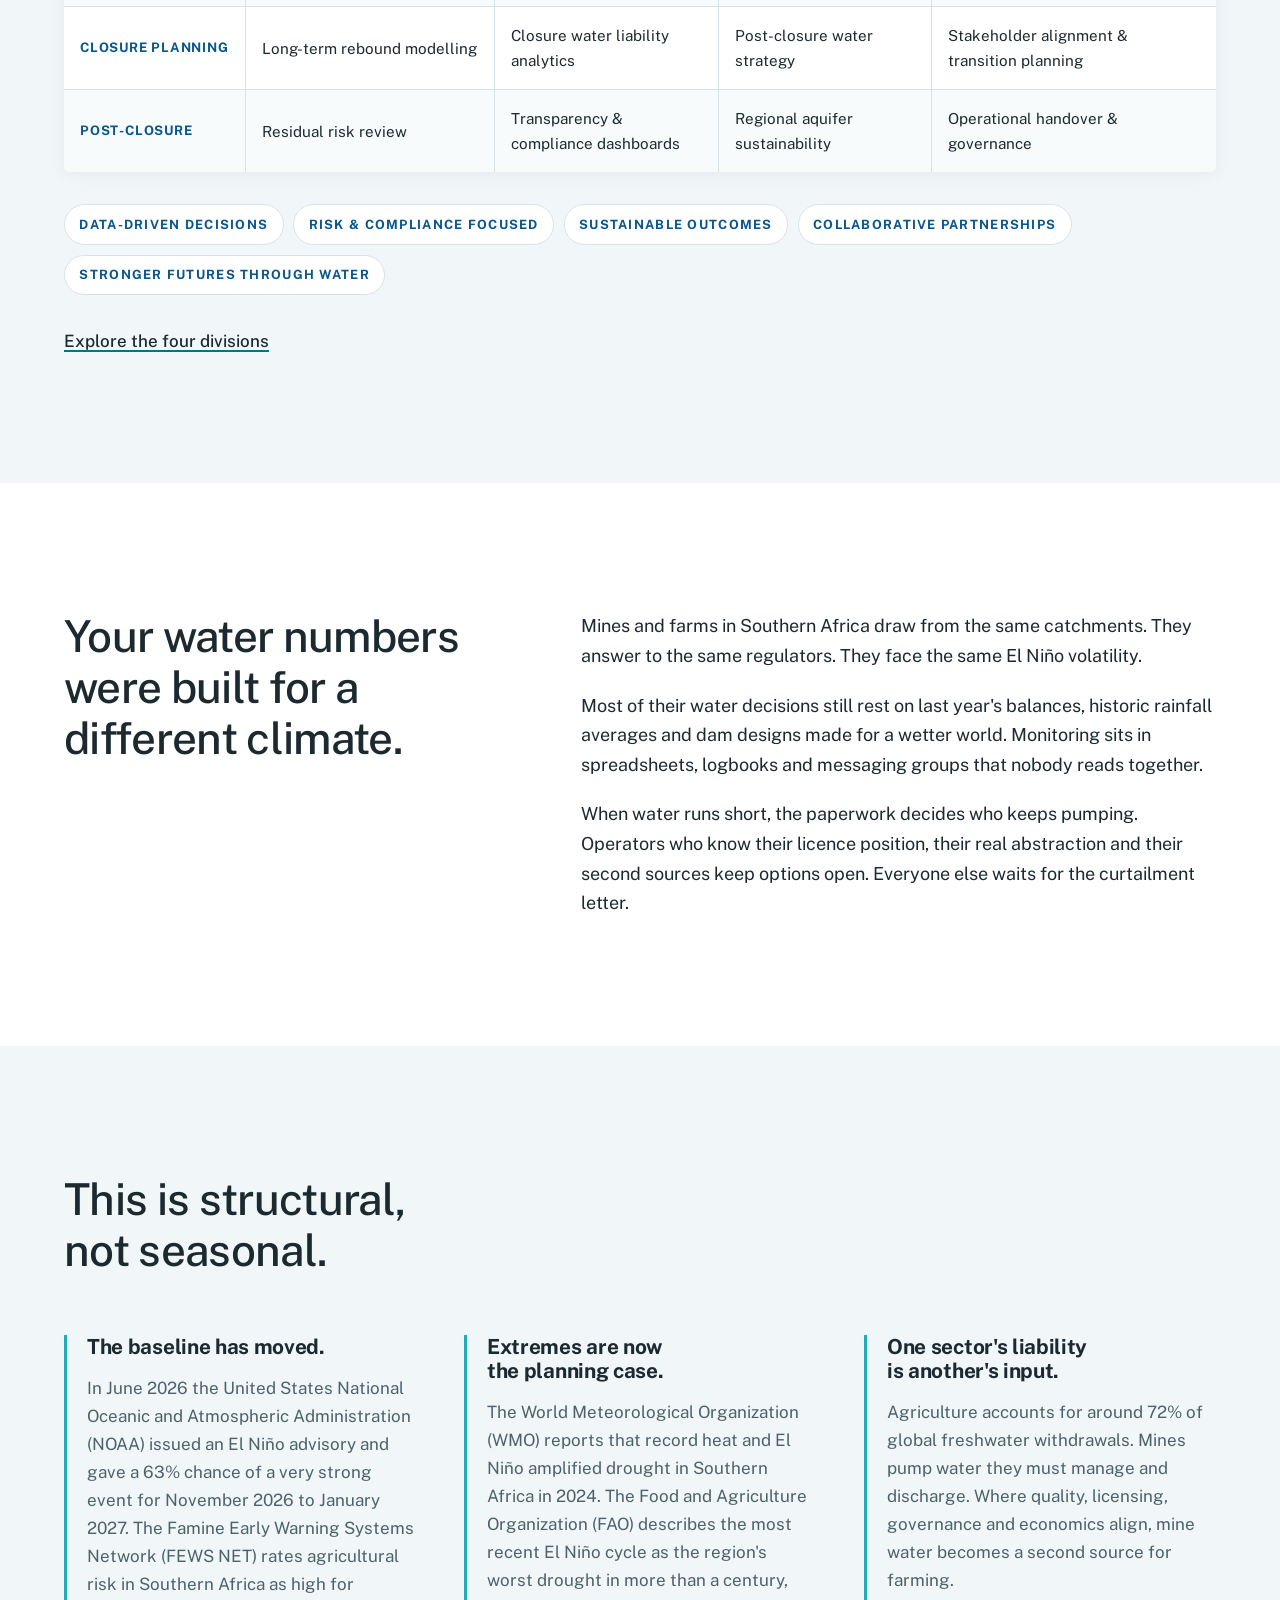
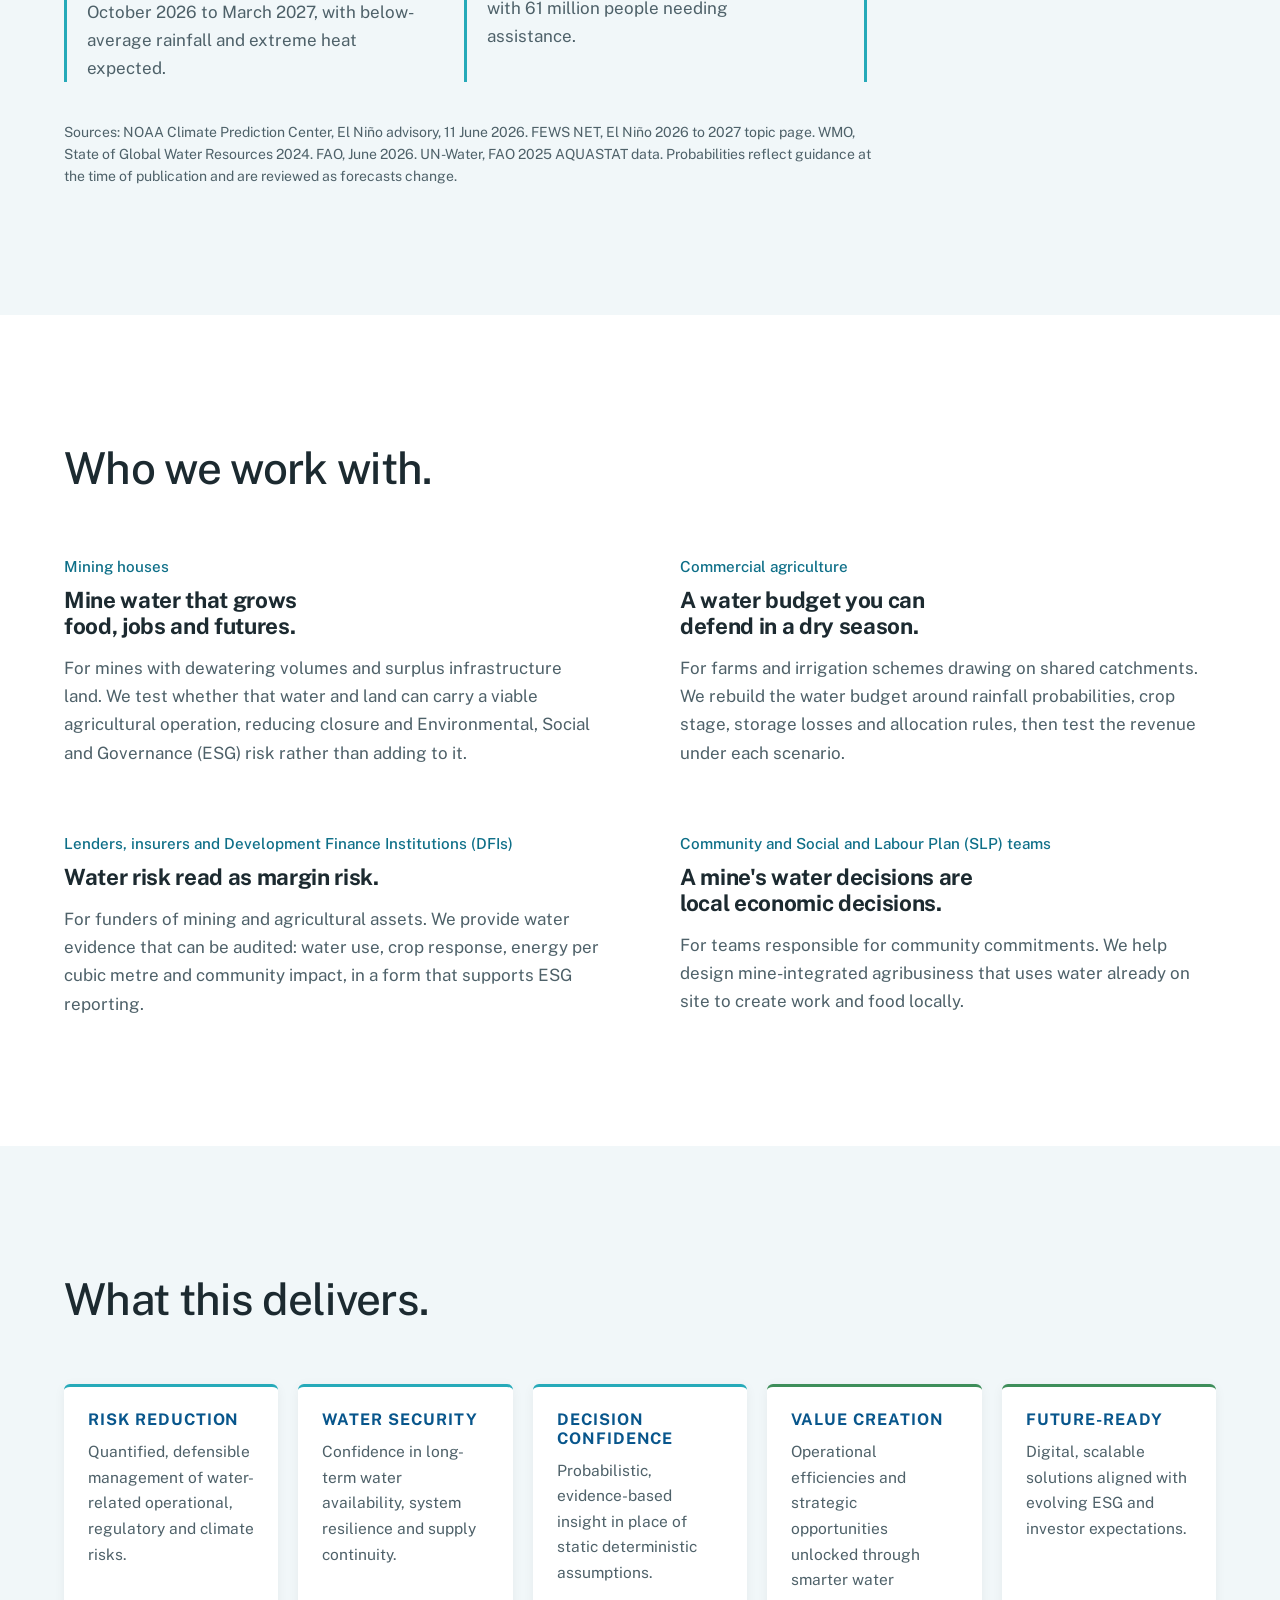
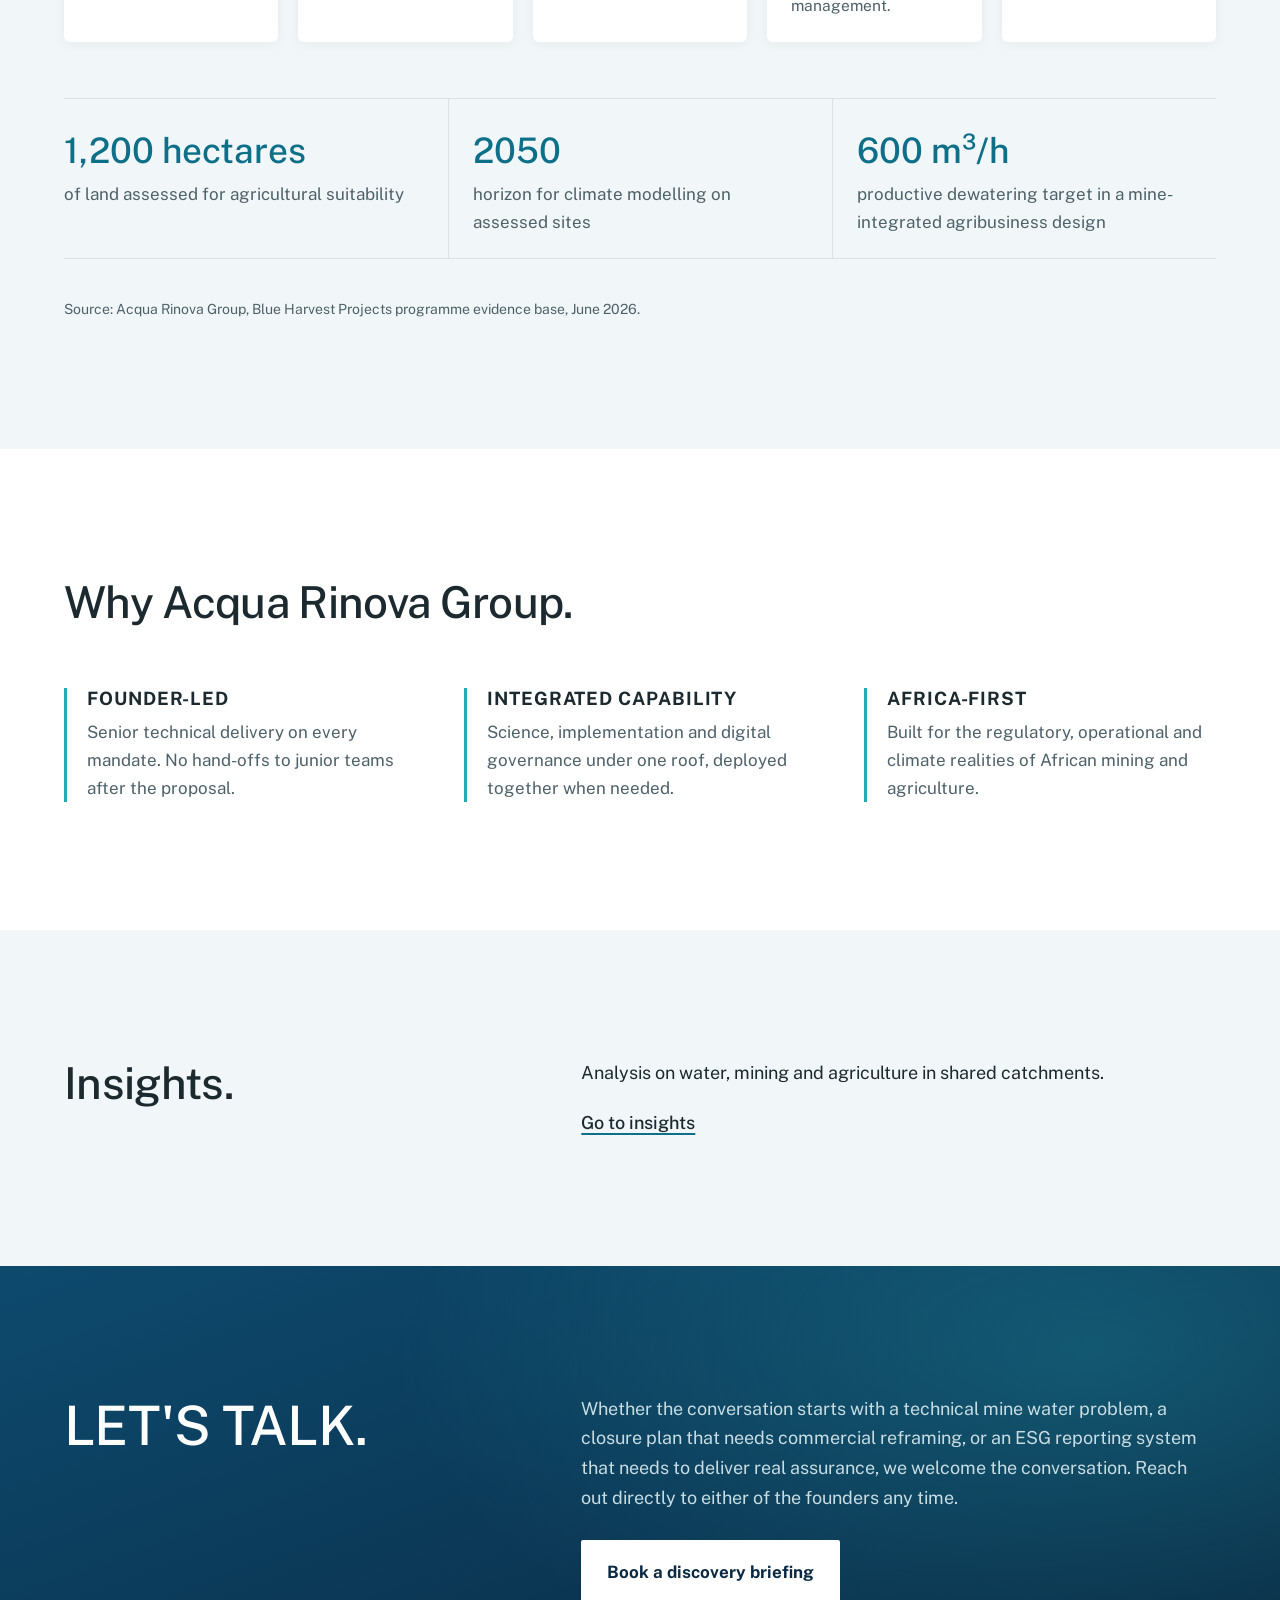
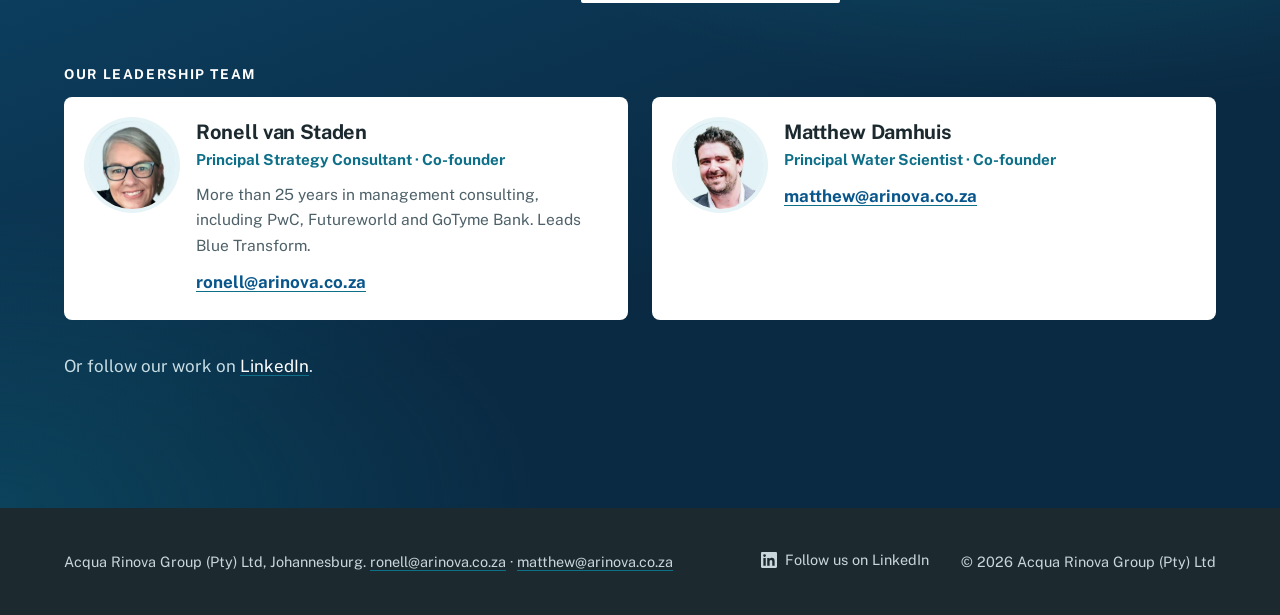
==== commit cc25253d: "Update index.html" ====
--- a/index.html
+++ b/index.html
@@ -3,8 +3,8 @@
 <head>
   <meta charset="utf-8">
   <meta name="viewport" content="width=device-width, initial-scale=1">
-  <title>Acqua Rinova Group | Water intelligence for mines and farms</title>
-  <meta name="description" content="Acqua Rinova Group is a water-first company in Johannesburg. We help mines and farms that share a catchment plan their water under changing climate conditions, and turn mine water into a productive input for agriculture.">
+  <title>Acqua Rinova Group | From water risk to water resilience</title>
+  <meta name="description" content="Acqua Rinova Group: specialist water consulting, analytics and implementation services delivering practical solutions for mining, agriculture and industry across Africa.">
   <link rel="canonical" href="https://arinova.co.za/">
   <meta name="theme-color" content="#FFFFFF">
 
@@ -13,19 +13,19 @@
   <meta property="og:site_name" content="Acqua Rinova Group">
   <meta property="og:locale" content="en_ZA">
   <meta property="og:url" content="https://arinova.co.za/">
-  <meta property="og:title" content="Acqua Rinova Group | Water intelligence for mines and farms">
-  <meta property="og:description" content="Water intelligence for mines and farms that share a catchment.">
+  <meta property="og:title" content="Acqua Rinova Group | From water risk to water resilience">
+  <meta property="og:description" content="Specialist water consulting, analytics and implementation for mining, agriculture and industry across Africa.">
   <meta property="og:image" content="https://arinova.co.za/assets/og-image.png">
   <meta property="og:image:width" content="1200">
   <meta property="og:image:height" content="630">
-  <meta property="og:image:alt" content="Acqua Rinova Group. The intelligence beneath every drop.">
+  <meta property="og:image:alt" content="Acqua Rinova Group. Water, Reimagined.">
 
   <!-- Twitter / X -->
   <meta name="twitter:card" content="summary_large_image">
-  <meta name="twitter:title" content="Acqua Rinova Group | Water intelligence for mines and farms">
-  <meta name="twitter:description" content="Water intelligence for mines and farms that share a catchment.">
+  <meta name="twitter:title" content="Acqua Rinova Group | From water risk to water resilience">
+  <meta name="twitter:description" content="Specialist water consulting, analytics and implementation for mining, agriculture and industry across Africa.">
   <meta name="twitter:image" content="https://arinova.co.za/assets/og-image.png">
-  <meta name="twitter:image:alt" content="Acqua Rinova Group. The intelligence beneath every drop.">
+  <meta name="twitter:image:alt" content="Acqua Rinova Group. Water, Reimagined.">
 
   <!-- Favicons -->
   <link rel="icon" href="/favicon.ico" sizes="48x48">
@@ -39,6 +39,7 @@
   <link rel="preconnect" href="https://fonts.gstatic.com" crossorigin>
   <link rel="stylesheet" href="https://fonts.googleapis.com/css2?family=Public+Sans:wght@400;500;700&display=swap">
   <link rel="stylesheet" href="/styles.css">
+  <link rel="stylesheet" href="/brand-images.css">
 
   <script type="application/ld+json">
   {
@@ -51,8 +52,8 @@
         "legalName": "Acqua Rinova Group (Pty) Ltd",
         "url": "https://arinova.co.za/",
         "logo": "https://arinova.co.za/icon-512.png",
-        "slogan": "The intelligence beneath every drop",
-        "description": "A water-first company that helps mines and farms sharing a catchment plan their water under changing climate conditions, and turns mine water into a productive input for agriculture.",
+        "slogan": "Water, Reimagined.",
+        "description": "A specialist water consulting firm delivering water consulting, analytics and implementation services for mining, agriculture and industry across Africa.",
         "foundingDate": "2026",
         "address": {
           "@type": "PostalAddress",
@@ -60,16 +61,19 @@
           "addressCountry": "ZA"
         },
         "sameAs": ["https://www.linkedin.com/company/acqua-rinova-group/"],
-        "areaServed": "Southern Africa",
-        "knowsAbout": ["Water resource management", "Mine water reuse", "Irrigation planning", "Catchment management", "El Niño drought preparedness"],
+        "areaServed": "Africa",
+        "email": "ronell@arinova.co.za",
+        "knowsAbout": ["Hydrogeology", "Mine water management", "Water risk analytics", "Water balance modelling", "ESG water reporting", "Mine closure water planning", "Organisational change management"],
         "founder": [
-          { "@type": "Person", "name": "Ronell van Staden", "jobTitle": "Co-founder and Director" },
-          { "@type": "Person", "name": "MJ Damhuis", "jobTitle": "Co-founder and Director" }
+          { "@type": "Person", "name": "Ronell van Staden", "jobTitle": "Principal Strategy Consultant", "email": "ronell@arinova.co.za" },
+          { "@type": "Person", "name": "Matthew Damhuis", "jobTitle": "Principal Water Scientist", "email": "matthew@arinova.co.za" }
         ],
         "brand": [
-          { "@type": "Brand", "name": "Rinova Nexus Decision Analytics" },
-          { "@type": "Brand", "name": "Blue Harvest" },
-          { "@type": "Brand", "name": "Roots and Rows" },
+          { "@type": "Brand", "name": "Blue Core Solutions" },
+          { "@type": "Brand", "name": "Blue Harvest Projects" },
+          { "@type": "Brand", "name": "Roots & Rows" },
+          { "@type": "Brand", "name": "Rinova Nexus" },
+          { "@type": "Brand", "name": "Blue Transform" },
           { "@type": "Brand", "name": "Water Risk Immune System" }
         ]
       },
@@ -113,19 +117,219 @@
          The gradient overlay keeps the text readable over any image. -->
     <section class="hero" aria-labelledby="hero-title">
       <div class="wrap hero-inner">
-        <p class="hero-company">Acqua Rinova Group</p>
-        <h1 id="hero-title">The intelligence beneath every drop.</h1>
-        <p class="hero-sub">Water intelligence for mines and farms that share a catchment. We help both sectors plan for the water they will have, not the water they used to have.</p>
+        <p class="hero-company">Acqua Rinova Group &middot; Water, Reimagined.</p>
+        <h1 id="hero-title">From water risk to <span class="hero-accent">water resilience.</span></h1>
+        <p class="hero-sub">Specialist water consulting, analytics and implementation services delivering practical solutions for mining, agriculture and industry across Africa.</p>
         <div class="hero-actions">
           <a class="button" href="#contact">Book a discovery briefing</a>
-          <a class="text-link" href="#market">Read the context</a>
-        </div>
+          <a class="text-link" href="#about">Who we are</a>
+        </div>
+        <p class="hero-pillars" aria-label="People, places, resources, possibilities">People <span aria-hidden="true">|</span> Places <span aria-hidden="true">|</span> Resources <span aria-hidden="true">|</span> Possibilities</p>
       </div>
       <canvas class="hero-wave" aria-hidden="true"></canvas>
       <div class="waterline" aria-hidden="true"></div>
     </section>
 
-    <!-- MARKET CONTEXT -->
+    <!-- WHO WE ARE -->
+    <section id="about" class="section" aria-labelledby="about-title">
+      <div class="wrap">
+        <div class="split">
+          <h2 id="about-title">Who we are.</h2>
+          <p class="prose-lead about-lead">Acqua Rinova Group is a specialist water consulting firm built around a single belief: when water is managed and renewed responsibly, it becomes a pathway to transform landscapes, economies and communities.</p>
+        </div>
+        <ul class="about-points">
+          <li>
+            <span class="about-icon" aria-hidden="true"><svg viewBox="0 0 24 24"><path d="M12 2.5C14 6 18.5 10 18.5 14.5a6.5 6.5 0 0 1-13 0C5.5 10 10 6 12 2.5Z"/></svg></span>
+            <p>We work at the intersection of hydrogeology, hydrology, risk analytics and digital systems, delivering decisions that are defensible, scalable and aligned with long-term water security.</p>
+          </li>
+          <li>
+            <span class="about-icon" aria-hidden="true"><svg viewBox="0 0 24 24"><circle cx="8" cy="8" r="3"/><circle cx="16.5" cy="9" r="2.5"/><path d="M2.5 19c.6-3.4 2.9-5.5 5.5-5.5s4.9 2.1 5.5 5.5M13.5 14.2c.9-.5 1.9-.7 3-.7 2.3 0 4.3 1.8 5 4.8"/></svg></span>
+            <p>Our clients are mining houses, large-scale commercial farmers, project developers and investors operating in technically complex environments across Africa, where water has a direct bearing on safety, production continuity and regulatory standing.</p>
+          </li>
+          <li>
+            <span class="about-icon" aria-hidden="true"><svg viewBox="0 0 24 24"><circle cx="12" cy="5" r="2.2"/><circle cx="5" cy="17" r="2.2"/><circle cx="19" cy="17" r="2.2"/><path d="M10.3 6.6 6.4 15M13.7 6.6l3.9 8.4M7.4 17.6h9.2"/></svg></span>
+            <p>We deliver through four integrated specialist divisions, allowing clients to engage one for a focused mandate or all four for a fully integrated programme.</p>
+          </li>
+        </ul>
+
+        <div class="name-story">
+          <div class="name-parts">
+            <div class="name-part">
+              <p class="name-word">Acqua</p>
+              <p>The Italian word for water, anchors us in our technical foundation of hydrology, hydrogeology and water management.</p>
+            </div>
+            <div class="name-part">
+              <p class="name-word name-word-green">Rinova</p>
+              <p>Derived from <em>rinnovare</em>, meaning to renew and restore.</p>
+            </div>
+          </div>
+          <div class="name-meaning">
+            <p class="name-kicker">Together they describe what we do:</p>
+            <p class="name-statement">Turning water from a liability into a force for regeneration.</p>
+            <p>We create long-term value at the intersection of water stewardship, mine closure, agricultural development and just transition planning.</p>
+          </div>
+        </div>
+      </div>
+    </section>
+
+    <!-- PURPOSE, IDEOLOGY, VALUES -->
+    <section id="values" class="section section-alt" aria-labelledby="values-title">
+      <div class="wrap">
+        <h2 id="values-title" class="visually-hidden">Purpose, ideology and values</h2>
+        <div class="purpose-grid">
+          <div class="purpose-card">
+            <p class="eyebrow">Our purpose</p>
+            <p class="purpose-text">To create long-term, practical, implementable and beneficial water management solutions.</p>
+          </div>
+          <div class="purpose-card">
+            <p class="eyebrow">Our core ideology</p>
+            <p class="purpose-text">Authenticity in everything we do.</p>
+            <p>We say what we mean, we deliver what we promise and we build relationships on honest technical conversation rather than polished sales language.</p>
+          </div>
+        </div>
+        <h3 class="values-title">Our core values.</h3>
+        <ul class="values-grid">
+          <li class="value-card">
+            <span class="value-icon" aria-hidden="true"><svg viewBox="0 0 24 24"><path d="M12 2.5 4 5.5v6c0 5 3.4 8.6 8 10 4.6-1.4 8-5 8-10v-6Z"/><path d="m8.5 12 2.4 2.4 4.6-4.8"/></svg></span>
+            <h4>Ownership</h4>
+            <p>We take responsibility for outcomes from scoping to handover and stay accountable to the decisions our work informs.</p>
+          </li>
+          <li class="value-card">
+            <span class="value-icon" aria-hidden="true"><svg viewBox="0 0 24 24"><path d="M20 12a8 8 0 0 1-14.2 5M4 12a8 8 0 0 1 14.2-5"/><path d="M18.5 3v4h-4M5.5 21v-4h4"/><circle cx="12" cy="12" r="2.5"/></svg></span>
+            <h4>Adaptability</h4>
+            <p>We bring a flexible toolkit and a willingness to shape the approach around what the operation actually needs.</p>
+          </li>
+          <li class="value-card">
+            <span class="value-icon" aria-hidden="true"><svg viewBox="0 0 24 24"><path d="M14 2.5H6.5A1.5 1.5 0 0 0 5 4v16a1.5 1.5 0 0 0 1.5 1.5H11M14 2.5 19 7.5V10M14 2.5v5h5"/><circle cx="16" cy="16" r="3.5"/><path d="m18.6 18.6 2.9 2.9"/></svg></span>
+            <h4>Transparency</h4>
+            <p>Our assumptions, methods and uncertainties are visible. Clients see what we see, allowing them to decide with confidence.</p>
+          </li>
+        </ul>
+      </div>
+    </section>
+
+    <!-- MATURITY FRAMEWORK -->
+    <section id="framework" class="section band" aria-labelledby="framework-title">
+      <div class="wrap">
+        <div class="framework-head">
+          <p class="eyebrow eyebrow-light">The Acqua Rinova Group</p>
+          <h2 id="framework-title">Maturity <span class="hl">Framework.</span></h2>
+          <p class="band-lead">An integrated solutions ecosystem enabling organisations to progress from technical capability to transformational, regenerative outcomes.</p>
+          <ol class="verb-strip" aria-label="The journey">
+            <li>Diagnose</li><li>Enable</li><li>Integrate</li><li>Transform</li><li>Regenerate</li>
+          </ol>
+        </div>
+
+        <ol class="pyramid" reversed>
+          <li class="tier tier-4">
+            <a href="/products/#blue-transform">
+              <span class="tier-num">04</span>
+              <span class="tier-text"><strong>Transformation</strong><span>Regeneration &middot; People and impact</span></span>
+              <span class="bimg bimg-transform" aria-hidden="true"></span>
+            </a>
+          </li>
+          <li class="tier tier-3">
+            <a href="/products/#nexus">
+              <span class="tier-num">03</span>
+              <span class="tier-text"><strong>Strategic enablement</strong><span>Integration &amp; intelligence &middot; Data-driven delivery</span></span>
+              <span class="bimg bimg-nexus" aria-hidden="true"></span>
+            </a>
+          </li>
+          <li class="tier tier-2">
+            <a href="/products/#blue-harvest">
+              <span class="tier-num">02</span>
+              <span class="tier-text"><strong>Operational enablement</strong><span>Operational capability &middot; Technology enabled</span></span>
+              <span class="bimg bimg-harvest" aria-hidden="true"></span>
+            </a>
+          </li>
+          <li class="tier tier-1">
+            <a href="/products/#blue-core">
+              <span class="tier-num">01</span>
+              <span class="tier-text"><strong>Foundation</strong><span>Consulting &middot; Technical capability &middot; Project delivery &middot; Technology deployment</span></span>
+              <span class="bimg bimg-core" aria-hidden="true"></span>
+            </a>
+          </li>
+        </ol>
+
+        <div class="ecosystem">
+          <h3>Our solutions ecosystem.</h3>
+          <p class="band-lead">Specialist divisions working together to enable progression through the entire maturity journey.</p>
+          <ul class="division-grid">
+            <li><a class="division-card" href="/products/#blue-core"><span class="bimg bimg-core" aria-hidden="true"></span><strong>Blue Core Solutions</strong><span>Water risk &amp; hydrogeology</span></a></li>
+            <li><a class="division-card" href="/products/#blue-harvest"><span class="bimg bimg-harvest" aria-hidden="true"></span><strong>Blue Harvest Projects</strong><span>Roots &amp; Rows, a Blue Harvest solution</span></a></li>
+            <li><a class="division-card" href="/products/#nexus"><span class="bimg bimg-nexus" aria-hidden="true"></span><strong>Rinova Nexus</strong><span>Integration &amp; intelligence</span></a></li>
+            <li><a class="division-card" href="/products/#blue-transform"><span class="bimg bimg-transform" aria-hidden="true"></span><strong>Blue Transform</strong><span>Strategy, change &amp; delivery</span></a></li>
+          </ul>
+          <ul class="impact-strip">
+            <li>Regenerating resources</li><li>Empowering people</li><li>Transforming places</li><li>Creating lasting impact</li>
+          </ul>
+        </div>
+      </div>
+    </section>
+
+    <!-- OUR APPROACH -->
+    <section id="approach" class="section" aria-labelledby="approach-title">
+      <div class="wrap">
+        <div class="split">
+          <h2 id="approach-title">Our approach.</h2>
+          <p class="prose-lead">First-principles technical rigour, paired with commercial and governance thinking.</p>
+        </div>
+        <div class="how-grid">
+          <p><strong>We apply first-principles technical rigour to every engagement.</strong> Our work combines field-based hydrogeological investigation with industry-standard numerical modelling, probabilistic analysis and data-driven reporting.</p>
+          <p><strong>We are instrument-agnostic and scale-flexible,</strong> equally at home running a rapid feasibility-level desktop review or delivering a full site characterisation campaign to international finance and investor criteria.</p>
+          <p><strong>Behind the technical work sits a different mindset.</strong> We are not selling hours. We are helping leadership teams make defensible decisions about water in environments where the cost of getting it wrong is operational, financial and reputational.</p>
+          <p><strong>That is why our methods are transparent, our uncertainties are quantified</strong> and our outputs are designed to stand up to independent review.</p>
+        </div>
+        <div class="value-prop">
+          <h3>Our value proposition.</h3>
+          <ul>
+            <li>Independent assurance capability: Independent Tailings Review Board (ITRB), Geotechnical Review Board (GRB) and Initiative for Responsible Mining Assurance (IRMA) ready</li>
+            <li>Probabilistic water modelling, not static spreadsheets</li>
+            <li>Digital and blockchain-ready water reporting systems</li>
+            <li>Board-level advisory positioning</li>
+            <li>Africa-focused, globally aligned standards</li>
+            <li>Enabling adaptive and just-transition aligned water use</li>
+          </ul>
+        </div>
+      </div>
+    </section>
+
+    <!-- CAPABILITIES: LIFECYCLE -->
+    <section id="capabilities" class="section section-alt" aria-labelledby="capabilities-title">
+      <div class="wrap">
+        <p class="eyebrow">Division services over the project lifecycle</p>
+        <h2 id="capabilities-title" class="section-title">Integrated water solutions across the full project lifecycle.</h2>
+        <div class="lifecycle-wrap">
+          <table class="lifecycle">
+            <thead>
+              <tr>
+                <th scope="col">Project stage</th>
+                <th scope="col"><span class="bimg bimg-core" aria-hidden="true"></span><span>Blue Core <small>Solutions</small></span></th>
+                <th scope="col"><span class="bimg bimg-nexus" aria-hidden="true"></span><span>Rinova Nexus <small>Integration &amp; intelligence</small></span></th>
+                <th scope="col"><span class="bimg bimg-harvest" aria-hidden="true"></span><span>Blue Harvest <small>Projects</small></span></th>
+                <th scope="col"><span class="bimg bimg-transform" aria-hidden="true"></span><span>Blue Transform <small>Strategy, change &amp; delivery</small></span></th>
+              </tr>
+            </thead>
+            <tbody>
+              <tr><th scope="row">Exploration</th><td data-label="Blue Core">Conceptual hydrogeological models</td><td data-label="Rinova Nexus">Baseline data dashboards</td><td data-label="Blue Harvest">Aquifer potential studies</td><td data-label="Blue Transform">Opportunity assessment &amp; new-venture planning</td></tr>
+              <tr><th scope="row">Pre-feasibility</th><td data-label="Blue Core">Numerical groundwater modelling</td><td data-label="Rinova Nexus">Risk scenario modelling</td><td data-label="Blue Harvest">Water supply feasibility</td><td data-label="Blue Transform">Business-case development</td></tr>
+              <tr><th scope="row">Feasibility</th><td data-label="Blue Core">Integrated water balances</td><td data-label="Rinova Nexus">Corporate water accounting design</td><td data-label="Blue Harvest">Infrastructure planning</td><td data-label="Blue Transform">Operating-model design &amp; implementation roadmaps</td></tr>
+              <tr><th scope="row">Construction</th><td data-label="Blue Core">Dewatering strategy optimisation</td><td data-label="Rinova Nexus">Monitoring dashboards</td><td data-label="Blue Harvest">Abstraction licensing strategy</td><td data-label="Blue Transform">Programme governance &amp; integrated delivery planning</td></tr>
+              <tr><th scope="row">Operations</th><td data-label="Blue Core">Strategic dewatering &amp; inflow forecasting</td><td data-label="Rinova Nexus">ESG reporting &amp; blockchain traceability</td><td data-label="Blue Harvest">Adaptive water allocation planning</td><td data-label="Blue Transform">Process optimisation &amp; change management</td></tr>
+              <tr><th scope="row">Expansion</th><td data-label="Blue Core">Climate stress-testing &amp; scenario modelling</td><td data-label="Rinova Nexus">Predictive demand analytics</td><td data-label="Blue Harvest">Shared water governance modelling</td><td data-label="Blue Transform">Growth strategies &amp; workforce planning</td></tr>
+              <tr><th scope="row">Closure planning</th><td data-label="Blue Core">Long-term rebound modelling</td><td data-label="Rinova Nexus">Closure water liability analytics</td><td data-label="Blue Harvest">Post-closure water strategy</td><td data-label="Blue Transform">Stakeholder alignment &amp; transition planning</td></tr>
+              <tr><th scope="row">Post-closure</th><td data-label="Blue Core">Residual risk review</td><td data-label="Rinova Nexus">Transparency &amp; compliance dashboards</td><td data-label="Blue Harvest">Regional aquifer sustainability</td><td data-label="Blue Transform">Operational handover &amp; governance</td></tr>
+            </tbody>
+          </table>
+        </div>
+        <ul class="principle-strip">
+          <li>Data-driven decisions</li><li>Risk &amp; compliance focused</li><li>Sustainable outcomes</li><li>Collaborative partnerships</li><li>Stronger futures through water</li>
+        </ul>
+        <p class="section-more"><a class="text-link" href="/products/">Explore the four divisions</a></p>
+      </div>
+    </section>
+
+    <!-- WHY NOW -->
     <section id="market" class="section" aria-labelledby="market-title">
       <div class="wrap split">
         <h2 id="market-title">Your water numbers were built for a different climate.</h2>
@@ -159,87 +363,6 @@
       </div>
     </section>
 
-    <!-- CAPABILITIES -->
-    <section id="capabilities" class="section" aria-labelledby="capabilities-title">
-      <div class="wrap">
-        <h2 id="capabilities-title" class="section-title">What we do.</h2>
-        <ul class="capability-grid">
-          <li class="capability">
-            <h3>Scenario water budgets</h3>
-            <p>We re-run site water balances and farm water budgets at 80%, 60% and 40% of normal rainfall, with a high-heat case. Each scenario shows where operations, crops and cashflow come under pressure.</p>
-          </li>
-          <li class="capability">
-            <h3>Licence and allocation review</h3>
-            <p>We audit water use licences, irrigation rights, carry-over rules and curtailment exposure, so you know your position before the regulator or irrigation board sets it for you.</p>
-          </li>
-          <li class="capability">
-            <h3>Monitoring discipline</h3>
-            <p>Borehole telemetry, abstraction logs, flow meters and soil moisture probes. We set up the measurements that make water use visible and defensible.</p>
-          </li>
-          <li class="capability">
-            <h3>Productive mine-water reuse</h3>
-            <p>Through Blue Harvest we assess mine water and surplus mine land as inputs for agriculture. Our Roots and Rows design tool tests suitability, water quality, crop water needs and market demand before anything is built.</p>
-          </li>
-          <li class="capability">
-            <h3>One shared water view</h3>
-            <p>Rinova Nexus Decision Analytics is our AI decision tool, in development. It brings site, farm and catchment data into one view that operators, agronomists, lenders and water officers read from.</p>
-          </li>
-        </ul>
-        <p class="section-more"><a class="text-link" href="/products/">See our three products</a></p>
-      </div>
-    </section>
-
-    <!-- OPERATING MODEL DIAGRAM -->
-    <section id="operating-model" class="section section-alt" aria-labelledby="model-title">
-      <div class="wrap split">
-        <div>
-          <h2 id="model-title">How it fits together.</h2>
-          <p class="prose-lead">Acqua Rinova sits between the people and systems that already hold your water data. Our role is to connect them into one reading of the catchment.</p>
-        </div>
-        <figure class="diagram">
-          <svg viewBox="0 0 640 640" role="img" aria-labelledby="diagram-title diagram-desc" class="hub-diagram">
-            <title id="diagram-title">Acqua Rinova operating model</title>
-            <desc id="diagram-desc">A hub-and-spoke diagram. Acqua Rinova water intelligence sits at the centre. Six connected elements surround it: mine site water balances, farm water budgets, monitoring and telemetry, licences and allocations, regulators and catchment bodies, and lenders and Environmental, Social and Governance reporting.</desc>
-
-            <!-- the shared catchment -->
-            <circle class="ring" cx="320" cy="320" r="200"/>
-            <circle class="ring ring-inner" cx="320" cy="320" r="140"/>
-
-            <g class="spokes">
-              <line class="spoke" x1="320" y1="320" x2="320" y2="120"/>
-              <line class="spoke" x1="320" y1="320" x2="493" y2="220"/>
-              <line class="spoke" x1="320" y1="320" x2="493" y2="420"/>
-              <line class="spoke" x1="320" y1="320" x2="320" y2="520"/>
-              <line class="spoke" x1="320" y1="320" x2="147" y2="420"/>
-              <line class="spoke" x1="320" y1="320" x2="147" y2="220"/>
-              <line class="flow" x1="320" y1="320" x2="320" y2="120"/>
-              <line class="flow" x1="320" y1="320" x2="493" y2="220"/>
-              <line class="flow" x1="320" y1="320" x2="493" y2="420"/>
-              <line class="flow" x1="320" y1="320" x2="320" y2="520"/>
-              <line class="flow" x1="320" y1="320" x2="147" y2="420"/>
-              <line class="flow" x1="320" y1="320" x2="147" y2="220"/>
-            </g>
-
-            <g class="node"><circle cx="320" cy="120" r="10"/><text x="320" y="70" text-anchor="middle">Mine site</text><text x="320" y="98" text-anchor="middle">water balances</text></g>
-            <g class="node"><circle cx="493" cy="220" r="10"/><text x="493" y="170" text-anchor="middle">Farm water</text><text x="493" y="198" text-anchor="middle">budgets</text></g>
-            <g class="node"><circle cx="493" cy="420" r="10"/><text x="493" y="460" text-anchor="middle">Monitoring</text><text x="493" y="488" text-anchor="middle">and telemetry</text></g>
-            <g class="node"><circle cx="320" cy="520" r="10"/><text x="320" y="560" text-anchor="middle">Licences and</text><text x="320" y="588" text-anchor="middle">allocations</text></g>
-            <g class="node"><circle cx="147" cy="420" r="10"/><text x="147" y="460" text-anchor="middle">Regulators and</text><text x="147" y="488" text-anchor="middle">catchment bodies</text></g>
-            <g class="node"><circle cx="147" cy="220" r="10"/><text x="147" y="170" text-anchor="middle">Lenders and</text><text x="147" y="198" text-anchor="middle">ESG reporting</text></g>
-
-            <g class="hub">
-              <circle class="hub-pulse" cx="320" cy="320" r="96"/>
-              <circle class="hub-core" cx="320" cy="320" r="96"/>
-              <text x="320" y="316" text-anchor="middle" class="hub-text">Acqua Rinova</text>
-              <text x="320" y="344" text-anchor="middle" class="hub-text-sub">water intelligence</text>
-            </g>
-          </svg>
-          <figcaption>ESG means Environmental, Social and Governance. The outer ring is the shared catchment: every element on it draws from the same water.</figcaption>
-        </figure>
-      </div>
-    </section>
-
-    <!-- USE CASES -->
     <section id="use-cases" class="section" aria-labelledby="use-cases-title">
       <div class="wrap">
         <h2 id="use-cases-title" class="section-title">Who we work with.</h2>
@@ -268,80 +391,40 @@
       </div>
     </section>
 
-    <!-- COMMERCIAL CASE -->
-    <section id="commercial-case" class="section section-alt" aria-labelledby="commercial-title">
-      <div class="wrap split">
-        <div>
-          <h2 id="commercial-title">The commercial case.</h2>
-          <p class="prose-lead">Water decisions made early are cheaper than water decisions made under curtailment. Our work is built on assessed land, assessed water and long-range climate modelling.</p>
-        </div>
-        <div>
-          <dl class="evidence">
-            <div class="evidence-item">
-              <dt>1,200 hectares</dt>
-              <dd>of land assessed for agricultural suitability</dd>
-            </div>
-            <div class="evidence-item">
-              <dt>2050</dt>
-              <dd>horizon for climate modelling on assessed sites</dd>
-            </div>
-            <div class="evidence-item">
-              <dt>600 cubic metres per hour</dt>
-              <dd>productive dewatering target in a mine-integrated agribusiness design</dd>
-            </div>
-          </dl>
-          <p class="source-note">Source: Acqua Rinova Group, Blue Harvest programme evidence base, June 2026.</p>
-          <div class="placeholder" role="note">
-            <p><strong>[TO BE SUPPLIED]</strong> Measurable benefit to the buyer, for example avoided curtailment cost, water cost per hectare or reduction in discharge volume, with a named source for each figure.</p>
-          </div>
-        </div>
-      </div>
-    </section>
-
-    <!-- DESIGN PHILOSOPHY -->
-    <section id="principles" class="section" aria-labelledby="principles-title">
-      <div class="wrap">
-        <h2 id="principles-title" class="section-title">How we think about water.</h2>
-        <div class="principles">
-          <article class="principle">
-            <h3>Probabilities, not averages.</h3>
-            <p>A rainfall average is a memory. Plans should be tested against the range of seasons that could arrive, including the hot and dry ones.</p>
-          </article>
-          <article class="principle">
-            <h3>Evidence before conversion.</h3>
-            <p>Not all mine water suits irrigation. Quality, salinity, volume stability, legal right and crop tolerance are tested before anyone plants.</p>
-          </article>
-          <article class="principle">
-            <h3>The catchment, not the fence line.</h3>
-            <p>What happens upstream does not stay upstream. Mines and farms share the water, so they should share the picture of it.</p>
-          </article>
-        </div>
-      </div>
-    </section>
-
-    <!-- LEADERSHIP -->
-    <section id="leadership" class="section section-alt" aria-labelledby="leadership-title">
-      <div class="wrap">
-        <h2 id="leadership-title" class="section-title">Leadership.</h2>
-        <div class="leaders">
-          <article class="leader">
-            <div class="leader-photo" role="img" aria-label="Photograph of Ronell van Staden, to be supplied"></div>
-            <h3>Ronell van Staden</h3>
-            <p class="leader-title">Co-founder and Director</p>
-            <p>Management consultant for more than 25 years across Southern Africa, New Zealand, Switzerland and the United States, including 12 years at PwC.</p>
-          </article>
-          <article class="leader">
-            <div class="leader-photo" role="img" aria-label="Photograph of MJ Damhuis, to be supplied"></div>
-            <h3>MJ Damhuis</h3>
-            <p class="leader-title">Co-founder and Director</p>
-            <p class="placeholder-inline">[One-line credential TO BE SUPPLIED]</p>
-          </article>
-        </div>
+    <!-- WHAT THIS DELIVERS -->
+    <section id="outcomes" class="section section-alt" aria-labelledby="outcomes-title">
+      <div class="wrap">
+        <h2 id="outcomes-title" class="section-title">What this delivers.</h2>
+        <ul class="outcome-grid">
+          <li><h3>Risk reduction</h3><p>Quantified, defensible management of water-related operational, regulatory and climate risks.</p></li>
+          <li><h3>Water security</h3><p>Confidence in long-term water availability, system resilience and supply continuity.</p></li>
+          <li><h3>Decision confidence</h3><p>Probabilistic, evidence-based insight in place of static deterministic assumptions.</p></li>
+          <li><h3>Value creation</h3><p>Operational efficiencies and strategic opportunities unlocked through smarter water management.</p></li>
+          <li><h3>Future-ready</h3><p>Digital, scalable solutions aligned with evolving ESG and investor expectations.</p></li>
+        </ul>
+        <dl class="evidence evidence-row">
+          <div class="evidence-item"><dt>1,200 hectares</dt><dd>of land assessed for agricultural suitability</dd></div>
+          <div class="evidence-item"><dt>2050</dt><dd>horizon for climate modelling on assessed sites</dd></div>
+          <div class="evidence-item"><dt>600 m&#179;/h</dt><dd>productive dewatering target in a mine-integrated agribusiness design</dd></div>
+        </dl>
+        <p class="source-note">Source: Acqua Rinova Group, Blue Harvest Projects programme evidence base, June 2026.</p>
+      </div>
+    </section>
+
+    <!-- WHY ACQUA RINOVA -->
+    <section id="why" class="section" aria-labelledby="why-title">
+      <div class="wrap">
+        <h2 id="why-title" class="section-title">Why Acqua Rinova Group.</h2>
+        <ul class="why-grid">
+          <li><h3>Founder-led</h3><p>Senior technical delivery on every mandate. No hand-offs to junior teams after the proposal.</p></li>
+          <li><h3>Integrated capability</h3><p>Science, implementation and digital governance under one roof, deployed together when needed.</p></li>
+          <li><h3>Africa-first</h3><p>Built for the regulatory, operational and climate realities of African mining and agriculture.</p></li>
+        </ul>
       </div>
     </section>
 
     <!-- INSIGHTS -->
-    <section id="insights" class="section" aria-labelledby="insights-title">
+    <section id="insights" class="section section-alt" aria-labelledby="insights-title">
       <div class="wrap split">
         <h2 id="insights-title">Insights.</h2>
         <div class="prose">
@@ -351,13 +434,37 @@
       </div>
     </section>
 
-    <!-- CONTACT -->
-    <section id="contact" class="section contact" aria-labelledby="contact-title">
-      <div class="wrap">
-        <h2 id="contact-title" class="section-title">Book a discovery briefing.</h2>
-        <p class="prose-lead">A one-hour conversation about your site, your farm or your catchment, and where the water risk sits.</p>
-        <a class="button" href="mailto:[TO-BE-SUPPLIED]?subject=Discovery%20briefing">Email us to book</a>
-        <p class="contact-alt">Or follow our work on <a class="text-link" href="https://www.linkedin.com/company/acqua-rinova-group/" target="_blank" rel="noopener noreferrer">LinkedIn</a>.</p>
+    <!-- LET'S TALK AND LEADERSHIP -->
+    <section id="contact" class="section band contact-band" aria-labelledby="contact-title">
+      <div class="wrap">
+        <div class="split">
+          <h2 id="contact-title">Let's talk.</h2>
+          <div>
+            <p class="band-lead">Whether the conversation starts with a technical mine water problem, a closure plan that needs commercial reframing, or an ESG reporting system that needs to deliver real assurance, we welcome the conversation. Reach out directly to either of the founders any time.</p>
+            <p class="contact-actions"><a class="button button-light" href="mailto:ronell@arinova.co.za,matthew@arinova.co.za?subject=Discovery%20briefing">Book a discovery briefing</a></p>
+          </div>
+        </div>
+        <h3 id="leadership" class="eyebrow eyebrow-light leaders-title">Our leadership team</h3>
+        <ul class="leader-cards">
+          <li class="leader-card">
+            <span class="bimg bimg-ronell" role="img" aria-label="Ronell van Staden"></span>
+            <div>
+              <h4>Ronell van Staden</h4>
+              <p class="leader-role">Principal Strategy Consultant &middot; Co-founder</p>
+              <p>More than 25 years in management consulting, including PwC, Futureworld and GoTyme Bank. Leads Blue Transform.</p>
+              <a href="mailto:ronell@arinova.co.za">ronell@arinova.co.za</a>
+            </div>
+          </li>
+          <li class="leader-card">
+            <span class="bimg bimg-matthew" role="img" aria-label="Matthew Damhuis"></span>
+            <div>
+              <h4>Matthew Damhuis</h4>
+              <p class="leader-role">Principal Water Scientist &middot; Co-founder</p>
+              <a href="mailto:matthew@arinova.co.za">matthew@arinova.co.za</a>
+            </div>
+          </li>
+        </ul>
+        <p class="contact-alt">Or follow our work on <a href="https://www.linkedin.com/company/acqua-rinova-group/" target="_blank" rel="noopener noreferrer">LinkedIn</a>.</p>
       </div>
     </section>
 
@@ -365,7 +472,7 @@
 
   <footer class="site-footer">
     <div class="wrap footer-inner">
-      <p>Acqua Rinova Group (Pty) Ltd, Johannesburg. Email: <a href="mailto:[TO-BE-SUPPLIED]">[TO BE SUPPLIED]</a></p>
+      <p>Acqua Rinova Group (Pty) Ltd, Johannesburg. <a href="mailto:ronell@arinova.co.za">ronell@arinova.co.za</a> &middot; <a href="mailto:matthew@arinova.co.za">matthew@arinova.co.za</a></p>
       <p><a class="social-link" href="https://www.linkedin.com/company/acqua-rinova-group/" target="_blank" rel="noopener noreferrer"><svg class="icon" viewBox="0 0 24 24" width="16" height="16" aria-hidden="true" focusable="false"><path fill="currentColor" d="M20.45 20.45h-3.56v-5.57c0-1.33-.03-3.04-1.85-3.04-1.85 0-2.14 1.45-2.14 2.94v5.67H9.34V9h3.42v1.56h.05c.48-.9 1.64-1.85 3.37-1.85 3.6 0 4.27 2.37 4.27 5.46v6.28zM5.34 7.43a2.06 2.06 0 1 1 0-4.13 2.06 2.06 0 0 1 0 4.13zM7.12 20.45H3.56V9h3.56v11.45zM22.22 0H1.77C.79 0 0 .77 0 1.73v20.54C0 23.23.79 24 1.77 24h20.45c.98 0 1.78-.77 1.78-1.73V1.73C24 .77 23.2 0 22.22 0z"/></svg><span>Follow us on LinkedIn</span></a></p>
       <p>&copy; <span data-year>2026</span> Acqua Rinova Group (Pty) Ltd</p>
     </div>
@@ -374,380 +481,3 @@
   <script src="/script.js" defer></script>
   <script src="/hero-wave.js" defer></script>
 </body>
-</html><!DOCTYPE html>
-<html lang="en-ZA">
-<head>
-  <meta charset="utf-8">
-  <meta name="viewport" content="width=device-width, initial-scale=1">
-  <title>Acqua Rinova Group | Water intelligence for mines and farms</title>
-  <meta name="description" content="Acqua Rinova Group is a water-first company in Johannesburg. We help mines and farms that share a catchment plan their water under changing climate conditions, and turn mine water into a productive input for agriculture.">
-  <link rel="canonical" href="https://arinova.co.za/">
-  <meta name="theme-color" content="#FFFFFF">
-
-  <!-- Open Graph -->
-  <meta property="og:type" content="website">
-  <meta property="og:site_name" content="Acqua Rinova Group">
-  <meta property="og:locale" content="en_ZA">
-  <meta property="og:url" content="https://arinova.co.za/">
-  <meta property="og:title" content="Acqua Rinova Group | Water intelligence for mines and farms">
-  <meta property="og:description" content="Water intelligence for mines and farms that share a catchment.">
-  <meta property="og:image" content="https://arinova.co.za/assets/og-image.png">
-  <meta property="og:image:width" content="1200">
-  <meta property="og:image:height" content="630">
-  <meta property="og:image:alt" content="Acqua Rinova Group. The intelligence beneath every drop.">
-
-  <!-- Twitter / X -->
-  <meta name="twitter:card" content="summary_large_image">
-  <meta name="twitter:title" content="Acqua Rinova Group | Water intelligence for mines and farms">
-  <meta name="twitter:description" content="Water intelligence for mines and farms that share a catchment.">
-  <meta name="twitter:image" content="https://arinova.co.za/assets/og-image.png">
-  <meta name="twitter:image:alt" content="Acqua Rinova Group. The intelligence beneath every drop.">
-
-  <!-- Favicons -->
-  <link rel="icon" href="/favicon.ico" sizes="48x48">
-  <link rel="icon" href="/favicon.svg" type="image/svg+xml">
-  <link rel="icon" href="/favicon-32x32.png" type="image/png" sizes="32x32">
-  <link rel="icon" href="/favicon-16x16.png" type="image/png" sizes="16x16">
-  <link rel="apple-touch-icon" href="/apple-touch-icon.png" sizes="180x180">
-  <link rel="manifest" href="/site.webmanifest">
-
-  <link rel="preconnect" href="https://fonts.googleapis.com">
-  <link rel="preconnect" href="https://fonts.gstatic.com" crossorigin>
-  <link rel="stylesheet" href="https://fonts.googleapis.com/css2?family=Public+Sans:wght@400;500;700&display=swap">
-  <link rel="stylesheet" href="/styles.css">
-
-  <script type="application/ld+json">
-  {
-    "@context": "https://schema.org",
-    "@graph": [
-      {
-        "@type": "Organization",
-        "@id": "https://arinova.co.za/#organization",
-        "name": "Acqua Rinova Group",
-        "legalName": "Acqua Rinova Group (Pty) Ltd",
-        "url": "https://arinova.co.za/",
-        "logo": "https://arinova.co.za/icon-512.png",
-        "slogan": "The intelligence beneath every drop",
-        "description": "A water-first company that helps mines and farms sharing a catchment plan their water under changing climate conditions, and turns mine water into a productive input for agriculture.",
-        "foundingDate": "2026",
-        "address": {
-          "@type": "PostalAddress",
-          "addressLocality": "Johannesburg",
-          "addressCountry": "ZA"
-        },
-        "sameAs": ["https://www.linkedin.com/company/acqua-rinova-group/"],
-        "areaServed": "Southern Africa",
-        "knowsAbout": ["Water resource management", "Mine water reuse", "Irrigation planning", "Catchment management", "El Niño drought preparedness"],
-        "founder": [
-          { "@type": "Person", "name": "Ronell van Staden", "jobTitle": "Co-founder and Director" },
-          { "@type": "Person", "name": "MJ Damhuis", "jobTitle": "Co-founder and Director" }
-        ],
-        "brand": [
-          { "@type": "Brand", "name": "Rinova Nexus Decision Analytics" },
-          { "@type": "Brand", "name": "Blue Harvest" },
-          { "@type": "Brand", "name": "Roots and Rows" },
-          { "@type": "Brand", "name": "Water Risk Immune System" }
-        ]
-      },
-      {
-        "@type": "WebSite",
-        "@id": "https://arinova.co.za/#website",
-        "url": "https://arinova.co.za/",
-        "name": "Acqua Rinova Group",
-        "inLanguage": "en-ZA",
-        "publisher": { "@id": "https://arinova.co.za/#organization" }
-      }
-    ]
-  }
-  </script>
-</head>
-<body>
-  <a class="skip-link" href="#main">Skip to content</a>
-
-  <header class="site-header">
-    <div class="wrap header-inner">
-      <a class="wordmark" href="/" aria-label="Acqua Rinova Group, home"><img src="/assets/logo-mark-96.webp" alt="" width="30" height="37">Acqua Rinova</a>
-      <nav aria-label="Primary">
-        <ul class="nav-list">
-          <li><a href="/" aria-current="page">Home</a></li>
-          <li><a href="/products/">Products</a></li>
-          <li><a href="#capabilities">Capabilities</a></li>
-          <li><a href="#use-cases">Use cases</a></li>
-          <li><a href="/gallery/">Gallery</a></li>
-          <li><a href="/blog/">Insights</a></li>
-          <li><a class="nav-cta" href="#contact">Book a briefing</a></li>
-        </ul>
-      </nav>
-    </div>
-  </header>
-
-  <main id="main">
-
-    <!-- HERO
-         To add a photograph, set --hero-image in styles.css, e.g.
-         --hero-image: url("/assets/hero.jpg");
-         The gradient overlay keeps the text readable over any image. -->
-    <section class="hero" aria-labelledby="hero-title">
-      <div class="wrap hero-inner">
-        <p class="hero-company">Acqua Rinova Group</p>
-        <h1 id="hero-title">The intelligence beneath every drop.</h1>
-        <p class="hero-sub">Water intelligence for mines and farms that share a catchment. We help both sectors plan for the water they will have, not the water they used to have.</p>
-        <div class="hero-actions">
-          <a class="button" href="#contact">Book a discovery briefing</a>
-          <a class="text-link" href="#market">Read the context</a>
-        </div>
-      </div>
-      <canvas class="hero-wave" aria-hidden="true"></canvas>
-      <div class="waterline" aria-hidden="true"></div>
-    </section>
-
-    <!-- MARKET CONTEXT -->
-    <section id="market" class="section" aria-labelledby="market-title">
-      <div class="wrap split">
-        <h2 id="market-title">Your water numbers were built for a different climate.</h2>
-        <div class="prose">
-          <p>Mines and farms in Southern Africa draw from the same catchments. They answer to the same regulators. They face the same El Niño volatility.</p>
-          <p>Most of their water decisions still rest on last year's balances, historic rainfall averages and dam designs made for a wetter world. Monitoring sits in spreadsheets, logbooks and messaging groups that nobody reads together.</p>
-          <p>When water runs short, the paperwork decides who keeps pumping. Operators who know their licence position, their real abstraction and their second sources keep options open. Everyone else waits for the curtailment letter.</p>
-        </div>
-      </div>
-    </section>
-
-    <!-- THESIS -->
-    <section id="thesis" class="section section-alt" aria-labelledby="thesis-title">
-      <div class="wrap">
-        <h2 id="thesis-title" class="section-title">This is structural, not seasonal.</h2>
-        <div class="thesis-grid">
-          <article class="thesis-block">
-            <h3>The baseline has moved.</h3>
-            <p>In June 2026 the United States National Oceanic and Atmospheric Administration (NOAA) issued an El Niño advisory and gave a 63% chance of a very strong event for November 2026 to January 2027. The Famine Early Warning Systems Network (FEWS NET) rates agricultural risk in Southern Africa as high for October 2026 to March 2027, with below-average rainfall and extreme heat expected.</p>
-          </article>
-          <article class="thesis-block">
-            <h3>Extremes are now the planning case.</h3>
-            <p>The World Meteorological Organization (WMO) reports that record heat and El Niño amplified drought in Southern Africa in 2024. The Food and Agriculture Organization (FAO) describes the most recent El Niño cycle as the region's worst drought in more than a century, with 61 million people needing assistance.</p>
-          </article>
-          <article class="thesis-block">
-            <h3>One sector's liability is another's input.</h3>
-            <p>Agriculture accounts for around 72% of global freshwater withdrawals. Mines pump water they must manage and discharge. Where quality, licensing, governance and economics align, mine water becomes a second source for farming.</p>
-          </article>
-        </div>
-        <p class="source-note">Sources: NOAA Climate Prediction Center, El Niño advisory, 11 June 2026. FEWS NET, El Niño 2026 to 2027 topic page. WMO, State of Global Water Resources 2024. FAO, June 2026. UN-Water, FAO 2025 AQUASTAT data. Probabilities reflect guidance at the time of publication and are reviewed as forecasts change.</p>
-      </div>
-    </section>
-
-    <!-- CAPABILITIES -->
-    <section id="capabilities" class="section" aria-labelledby="capabilities-title">
-      <div class="wrap">
-        <h2 id="capabilities-title" class="section-title">What we do.</h2>
-        <ul class="capability-grid">
-          <li class="capability">
-            <h3>Scenario water budgets</h3>
-            <p>We re-run site water balances and farm water budgets at 80%, 60% and 40% of normal rainfall, with a high-heat case. Each scenario shows where operations, crops and cashflow come under pressure.</p>
-          </li>
-          <li class="capability">
-            <h3>Licence and allocation review</h3>
-            <p>We audit water use licences, irrigation rights, carry-over rules and curtailment exposure, so you know your position before the regulator or irrigation board sets it for you.</p>
-          </li>
-          <li class="capability">
-            <h3>Monitoring discipline</h3>
-            <p>Borehole telemetry, abstraction logs, flow meters and soil moisture probes. We set up the measurements that make water use visible and defensible.</p>
-          </li>
-          <li class="capability">
-            <h3>Productive mine-water reuse</h3>
-            <p>Through Blue Harvest we assess mine water and surplus mine land as inputs for agriculture. Our Roots and Rows design tool tests suitability, water quality, crop water needs and market demand before anything is built.</p>
-          </li>
-          <li class="capability">
-            <h3>One shared water view</h3>
-            <p>Rinova Nexus Decision Analytics is our AI decision tool, in development. It brings site, farm and catchment data into one view that operators, agronomists, lenders and water officers read from.</p>
-          </li>
-        </ul>
-        <p class="section-more"><a class="text-link" href="/products/">See our three products</a></p>
-      </div>
-    </section>
-
-    <!-- OPERATING MODEL DIAGRAM -->
-    <section id="operating-model" class="section section-alt" aria-labelledby="model-title">
-      <div class="wrap split">
-        <div>
-          <h2 id="model-title">How it fits together.</h2>
-          <p class="prose-lead">Acqua Rinova sits between the people and systems that already hold your water data. Our role is to connect them into one reading of the catchment.</p>
-        </div>
-        <figure class="diagram">
-          <svg viewBox="0 0 640 640" role="img" aria-labelledby="diagram-title diagram-desc" class="hub-diagram">
-            <title id="diagram-title">Acqua Rinova operating model</title>
-            <desc id="diagram-desc">A hub-and-spoke diagram. Acqua Rinova water intelligence sits at the centre. Six connected elements surround it: mine site water balances, farm water budgets, monitoring and telemetry, licences and allocations, regulators and catchment bodies, and lenders and Environmental, Social and Governance reporting.</desc>
-
-            <!-- the shared catchment -->
-            <circle class="ring" cx="320" cy="320" r="200"/>
-            <circle class="ring ring-inner" cx="320" cy="320" r="140"/>
-
-            <g class="spokes">
-              <line class="spoke" x1="320" y1="320" x2="320" y2="120"/>
-              <line class="spoke" x1="320" y1="320" x2="493" y2="220"/>
-              <line class="spoke" x1="320" y1="320" x2="493" y2="420"/>
-              <line class="spoke" x1="320" y1="320" x2="320" y2="520"/>
-              <line class="spoke" x1="320" y1="320" x2="147" y2="420"/>
-              <line class="spoke" x1="320" y1="320" x2="147" y2="220"/>
-              <line class="flow" x1="320" y1="320" x2="320" y2="120"/>
-              <line class="flow" x1="320" y1="320" x2="493" y2="220"/>
-              <line class="flow" x1="320" y1="320" x2="493" y2="420"/>
-              <line class="flow" x1="320" y1="320" x2="320" y2="520"/>
-              <line class="flow" x1="320" y1="320" x2="147" y2="420"/>
-              <line class="flow" x1="320" y1="320" x2="147" y2="220"/>
-            </g>
-
-            <g class="node"><circle cx="320" cy="120" r="10"/><text x="320" y="70" text-anchor="middle">Mine site</text><text x="320" y="98" text-anchor="middle">water balances</text></g>
-            <g class="node"><circle cx="493" cy="220" r="10"/><text x="493" y="170" text-anchor="middle">Farm water</text><text x="493" y="198" text-anchor="middle">budgets</text></g>
-            <g class="node"><circle cx="493" cy="420" r="10"/><text x="493" y="460" text-anchor="middle">Monitoring</text><text x="493" y="488" text-anchor="middle">and telemetry</text></g>
-            <g class="node"><circle cx="320" cy="520" r="10"/><text x="320" y="560" text-anchor="middle">Licences and</text><text x="320" y="588" text-anchor="middle">allocations</text></g>
-            <g class="node"><circle cx="147" cy="420" r="10"/><text x="147" y="460" text-anchor="middle">Regulators and</text><text x="147" y="488" text-anchor="middle">catchment bodies</text></g>
-            <g class="node"><circle cx="147" cy="220" r="10"/><text x="147" y="170" text-anchor="middle">Lenders and</text><text x="147" y="198" text-anchor="middle">ESG reporting</text></g>
-
-            <g class="hub">
-              <circle class="hub-pulse" cx="320" cy="320" r="96"/>
-              <circle class="hub-core" cx="320" cy="320" r="96"/>
-              <text x="320" y="316" text-anchor="middle" class="hub-text">Acqua Rinova</text>
-              <text x="320" y="344" text-anchor="middle" class="hub-text-sub">water intelligence</text>
-            </g>
-          </svg>
-          <figcaption>ESG means Environmental, Social and Governance. The outer ring is the shared catchment: every element on it draws from the same water.</figcaption>
-        </figure>
-      </div>
-    </section>
-
-    <!-- USE CASES -->
-    <section id="use-cases" class="section" aria-labelledby="use-cases-title">
-      <div class="wrap">
-        <h2 id="use-cases-title" class="section-title">Who we work with.</h2>
-        <div class="use-cases">
-          <article class="use-case">
-            <p class="buyer">Mining houses</p>
-            <h3>Mine water that grows food, jobs and futures.</h3>
-            <p>For mines with dewatering volumes and surplus infrastructure land. We test whether that water and land can carry a viable agricultural operation, reducing closure and Environmental, Social and Governance (ESG) risk rather than adding to it.</p>
-          </article>
-          <article class="use-case">
-            <p class="buyer">Commercial agriculture</p>
-            <h3>A water budget you can defend in a dry season.</h3>
-            <p>For farms and irrigation schemes drawing on shared catchments. We rebuild the water budget around rainfall probabilities, crop stage, storage losses and allocation rules, then test the revenue under each scenario.</p>
-          </article>
-          <article class="use-case">
-            <p class="buyer">Lenders, insurers and Development Finance Institutions (DFIs)</p>
-            <h3>Water risk read as margin risk.</h3>
-            <p>For funders of mining and agricultural assets. We provide water evidence that can be audited: water use, crop response, energy per cubic metre and community impact, in a form that supports ESG reporting.</p>
-          </article>
-          <article class="use-case">
-            <p class="buyer">Community and Social and Labour Plan (SLP) teams</p>
-            <h3>A mine's water decisions are local economic decisions.</h3>
-            <p>For teams responsible for community commitments. We help design mine-integrated agribusiness that uses water already on site to create work and food locally.</p>
-          </article>
-        </div>
-      </div>
-    </section>
-
-    <!-- COMMERCIAL CASE -->
-    <section id="commercial-case" class="section section-alt" aria-labelledby="commercial-title">
-      <div class="wrap split">
-        <div>
-          <h2 id="commercial-title">The commercial case.</h2>
-          <p class="prose-lead">Water decisions made early are cheaper than water decisions made under curtailment. Our work is built on assessed land, assessed water and long-range climate modelling.</p>
-        </div>
-        <div>
-          <dl class="evidence">
-            <div class="evidence-item">
-              <dt>1,200 hectares</dt>
-              <dd>of land assessed for agricultural suitability</dd>
-            </div>
-            <div class="evidence-item">
-              <dt>2050</dt>
-              <dd>horizon for climate modelling on assessed sites</dd>
-            </div>
-            <div class="evidence-item">
-              <dt>600 cubic metres per hour</dt>
-              <dd>productive dewatering target in a mine-integrated agribusiness design</dd>
-            </div>
-          </dl>
-          <p class="source-note">Source: Acqua Rinova Group, Blue Harvest programme evidence base, June 2026.</p>
-          <div class="placeholder" role="note">
-            <p><strong>[TO BE SUPPLIED]</strong> Measurable benefit to the buyer, for example avoided curtailment cost, water cost per hectare or reduction in discharge volume, with a named source for each figure.</p>
-          </div>
-        </div>
-      </div>
-    </section>
-
-    <!-- DESIGN PHILOSOPHY -->
-    <section id="principles" class="section" aria-labelledby="principles-title">
-      <div class="wrap">
-        <h2 id="principles-title" class="section-title">How we think about water.</h2>
-        <div class="principles">
-          <article class="principle">
-            <h3>Probabilities, not averages.</h3>
-            <p>A rainfall average is a memory. Plans should be tested against the range of seasons that could arrive, including the hot and dry ones.</p>
-          </article>
-          <article class="principle">
-            <h3>Evidence before conversion.</h3>
-            <p>Not all mine water suits irrigation. Quality, salinity, volume stability, legal right and crop tolerance are tested before anyone plants.</p>
-          </article>
-          <article class="principle">
-            <h3>The catchment, not the fence line.</h3>
-            <p>What happens upstream does not stay upstream. Mines and farms share the water, so they should share the picture of it.</p>
-          </article>
-        </div>
-      </div>
-    </section>
-
-    <!-- LEADERSHIP -->
-    <section id="leadership" class="section section-alt" aria-labelledby="leadership-title">
-      <div class="wrap">
-        <h2 id="leadership-title" class="section-title">Leadership.</h2>
-        <div class="leaders">
-          <article class="leader">
-            <div class="leader-photo" role="img" aria-label="Photograph of Ronell van Staden, to be supplied"></div>
-            <h3>Ronell van Staden</h3>
-            <p class="leader-title">Co-founder and Director</p>
-            <p>Management consultant for more than 25 years across Southern Africa, New Zealand, Switzerland and the United States, including 12 years at PwC.</p>
-          </article>
-          <article class="leader">
-            <div class="leader-photo" role="img" aria-label="Photograph of MJ Damhuis, to be supplied"></div>
-            <h3>MJ Damhuis</h3>
-            <p class="leader-title">Co-founder and Director</p>
-            <p class="placeholder-inline">[One-line credential TO BE SUPPLIED]</p>
-          </article>
-        </div>
-      </div>
-    </section>
-
-    <!-- INSIGHTS -->
-    <section id="insights" class="section" aria-labelledby="insights-title">
-      <div class="wrap split">
-        <h2 id="insights-title">Insights.</h2>
-        <div class="prose">
-          <p>Analysis on water, mining and agriculture in shared catchments.</p>
-          <p><a class="text-link" href="/blog/">Go to insights</a></p>
-        </div>
-      </div>
-    </section>
-
-    <!-- CONTACT -->
-    <section id="contact" class="section contact" aria-labelledby="contact-title">
-      <div class="wrap">
-        <h2 id="contact-title" class="section-title">Book a discovery briefing.</h2>
-        <p class="prose-lead">A one-hour conversation about your site, your farm or your catchment, and where the water risk sits.</p>
-        <a class="button" href="mailto:[TO-BE-SUPPLIED]?subject=Discovery%20briefing">Email us to book</a>
-        <p class="contact-alt">Or follow our work on <a class="text-link" href="https://www.linkedin.com/company/acqua-rinova-group/" target="_blank" rel="noopener noreferrer">LinkedIn</a>.</p>
-      </div>
-    </section>
-
-  </main>
-
-  <footer class="site-footer">
-    <div class="wrap footer-inner">
-      <p>Acqua Rinova Group (Pty) Ltd, Johannesburg. Email: <a href="mailto:[TO-BE-SUPPLIED]">[TO BE SUPPLIED]</a></p>
-      <p><a class="social-link" href="https://www.linkedin.com/company/acqua-rinova-group/" target="_blank" rel="noopener noreferrer"><svg class="icon" viewBox="0 0 24 24" width="16" height="16" aria-hidden="true" focusable="false"><path fill="currentColor" d="M20.45 20.45h-3.56v-5.57c0-1.33-.03-3.04-1.85-3.04-1.85 0-2.14 1.45-2.14 2.94v5.67H9.34V9h3.42v1.56h.05c.48-.9 1.64-1.85 3.37-1.85 3.6 0 4.27 2.37 4.27 5.46v6.28zM5.34 7.43a2.06 2.06 0 1 1 0-4.13 2.06 2.06 0 0 1 0 4.13zM7.12 20.45H3.56V9h3.56v11.45zM22.22 0H1.77C.79 0 0 .77 0 1.73v20.54C0 23.23.79 24 1.77 24h20.45c.98 0 1.78-.77 1.78-1.73V1.73C24 .77 23.2 0 22.22 0z"/></svg><span>Follow us on LinkedIn</span></a></p>
-      <p>&copy; <span data-year>2026</span> Acqua Rinova Group (Pty) Ltd</p>
-    </div>
-  </footer>
-
-  <script src="/script.js" defer></script>
-  <script src="/hero-wave.js" defer></script>
-</body>
-</html>
--- a/styles.css
+++ b/styles.css
@@ -14,7 +14,10 @@
   --aqua: #26AAB9;         /* bright aqua, decorative only (waterline, flows) */
   --accent-ink: #FFFFFF;   /* text on accent */
   --slate: #1C2A30;        /* footer */
-  --slate-text: #C9D6DB;   /* footer text, 10.9:1 on slate */
+  --slate-text: #C9D6DB;
+  --navy: #0A2A43;         /* brochure navy, for feature bands */
+  --navy-2: #0D4A6E;
+  --green: #3E8E5A;        /* Rinova leaf green, accents only */   /* footer text, 10.9:1 on slate */
 
   /* Drop a photograph in here when available, e.g. url("/assets/hero.jpg") */
   --hero-image: none;
@@ -48,7 +51,7 @@
 
 img, svg { max-width: 100%; height: auto; display: block; }
 
-h1, h2, h3 {
+h1, h2, h3, h4 {
   margin: 0;
   font-weight: 700;
   line-height: 1.15;
@@ -704,3 +707,333 @@
   .hub-diagram .hub-text { font-size: 26px; }
   .hub-diagram .hub-text-sub { font-size: 20px; }
 }
+
+
+/* ---------------------------------------------------------------
+   Brochure content (October 2026)
+   --------------------------------------------------------------- */
+.visually-hidden {
+  position: absolute !important; width: 1px; height: 1px; padding: 0; margin: -1px;
+  overflow: hidden; clip: rect(0 0 0 0); white-space: nowrap; border: 0;
+}
+.eyebrow {
+  color: var(--accent);
+  font-weight: 700;
+  font-size: 0.85rem;
+  letter-spacing: 0.12em;
+  text-transform: uppercase;
+  margin-bottom: 0.9rem;
+}
+.eyebrow-light { color: #7FD3E0; }
+
+/* Hero additions */
+.hero-accent { color: var(--accent); }
+.hero-pillars {
+  margin-top: 2.25rem;
+  color: var(--muted);
+  font-size: 0.85rem;
+  font-weight: 700;
+  letter-spacing: 0.14em;
+  text-transform: uppercase;
+}
+.hero-pillars span { color: var(--aqua); margin: 0 0.4rem; }
+
+/* Who we are */
+.about-lead { font-size: clamp(1.15rem, 1.8vw, 1.35rem); }
+.about-points {
+  list-style: none; margin: clamp(2.5rem, 5vw, 3.5rem) 0 0; padding: 0;
+  display: grid; gap: 2rem;
+}
+@media (min-width: 860px) { .about-points { grid-template-columns: repeat(3, 1fr); gap: 2.5rem; } }
+.about-points li { display: grid; grid-template-columns: auto 1fr; gap: 1rem; align-items: start; }
+.about-points p { color: var(--muted); }
+.about-icon {
+  width: 3rem; height: 3rem; border-radius: 50%;
+  display: grid; place-items: center;
+  background: linear-gradient(145deg, var(--accent-deep), var(--aqua));
+  box-shadow: 0 6px 16px rgba(8, 86, 140, 0.25);
+}
+.about-icon svg { width: 1.45rem; height: 1.45rem; fill: none; stroke: #fff; stroke-width: 1.7; stroke-linecap: round; stroke-linejoin: round; }
+
+.name-story {
+  margin-top: clamp(3rem, 6vw, 4.5rem);
+  display: grid; gap: 2rem;
+  padding: clamp(1.75rem, 4vw, 3rem);
+  border-radius: 6px;
+  background:
+    radial-gradient(120% 140% at 100% 0%, rgba(38, 170, 185, 0.16), transparent 60%),
+    linear-gradient(135deg, #F4FAFC, #E6F3F7);
+  border: 1px solid var(--line);
+}
+@media (min-width: 900px) { .name-story { grid-template-columns: 1fr 1.2fr; gap: 4rem; align-items: center; } }
+.name-parts { display: grid; gap: 1.5rem; }
+.name-word { font-size: clamp(1.8rem, 3.4vw, 2.4rem); font-weight: 500; color: var(--accent-deep); line-height: 1; margin-bottom: 0.5rem; }
+.name-word-green { color: var(--green); }
+.name-part p:last-child { color: var(--muted); max-width: 40ch; }
+.name-kicker { color: var(--muted); margin-bottom: 0.5rem; }
+.name-statement {
+  font-size: clamp(1.5rem, 3vw, 2.2rem); font-weight: 700; line-height: 1.2;
+  color: var(--text); letter-spacing: -0.015em; margin-bottom: 1rem; max-width: 22ch;
+}
+
+/* Purpose, ideology, values */
+.purpose-grid { display: grid; gap: 1.5rem; }
+@media (min-width: 860px) { .purpose-grid { grid-template-columns: 1fr 1fr; } }
+.purpose-card {
+  background: var(--paper);
+  border-left: 4px solid var(--accent);
+  border-radius: 4px;
+  padding: 1.75rem 2rem;
+  box-shadow: 0 2px 12px rgba(28, 42, 48, 0.05);
+}
+.purpose-text { font-size: 1.3rem; font-weight: 700; line-height: 1.35; color: var(--text); }
+.purpose-card p:last-child:not(.purpose-text) { color: var(--muted); }
+.values-title { font-size: clamp(1.4rem, 2.6vw, 1.9rem); font-weight: 500; margin: clamp(3rem, 6vw, 4rem) 0 1.75rem; }
+.values-grid { list-style: none; margin: 0; padding: 0; display: grid; gap: 1.5rem; }
+@media (min-width: 860px) { .values-grid { grid-template-columns: repeat(3, 1fr); } }
+.value-card {
+  background: var(--paper); border-radius: 6px; padding: 1.75rem;
+  border-top: 3px solid var(--aqua);
+  box-shadow: 0 2px 12px rgba(28, 42, 48, 0.05);
+}
+.value-card:nth-child(3) { border-top-color: var(--green); }
+.value-icon { display: inline-grid; place-items: center; width: 2.75rem; height: 2.75rem; border-radius: 50%; background: var(--mist); margin-bottom: 1rem; }
+.value-icon svg { width: 1.5rem; height: 1.5rem; fill: none; stroke: var(--accent); stroke-width: 1.7; stroke-linecap: round; stroke-linejoin: round; }
+.value-card h4 { font-size: 1.2rem; margin-bottom: 0.5rem; }
+.value-card p { color: var(--muted); }
+
+/* Dark feature band */
+.band {
+  position: relative;
+  color: #E8F2F5;
+  background:
+    radial-gradient(90% 70% at 85% 10%, rgba(38, 170, 185, 0.28), transparent 60%),
+    radial-gradient(70% 60% at 0% 100%, rgba(14, 111, 136, 0.35), transparent 60%),
+    linear-gradient(160deg, var(--navy-2), var(--navy) 65%);
+  overflow: hidden;
+}
+.band h2, .band h3, .band h4 { color: #FFFFFF; }
+.band a { color: #FFFFFF; }
+.band :focus-visible { outline-color: #7FD3E0; }
+.band-lead { color: #C7DCE3; font-size: 1.125rem; max-width: 62ch; }
+.hl { color: #5CC6D6; }
+.button-light { background: #FFFFFF; border-color: #FFFFFF; color: var(--navy) !important; }
+.button-light:hover { background: #7FD3E0; border-color: #7FD3E0; color: var(--navy) !important; }
+.text-link-light { color: #FFFFFF; margin-left: 1.5rem; }
+
+/* Maturity framework */
+.framework-head { text-align: center; max-width: 52rem; margin: 0 auto clamp(2.5rem, 5vw, 3.5rem); }
+.framework-head h2 { font-size: clamp(2.2rem, 5vw, 3.6rem); font-weight: 700; text-transform: uppercase; letter-spacing: 0.01em; margin-bottom: 1rem; }
+.framework-head .band-lead { margin: 0 auto 1.75rem; }
+.verb-strip { list-style: none; margin: 0; padding: 0; display: flex; flex-wrap: wrap; justify-content: center; gap: 0.5rem 0; }
+.verb-strip li { font-size: 0.85rem; font-weight: 700; letter-spacing: 0.16em; text-transform: uppercase; color: #9FDCE6; }
+.verb-strip li + li::before { content: "\2192"; margin: 0 0.75rem; color: #5CC6D6; letter-spacing: 0; }
+
+.pyramid { list-style: none; margin: 0 auto; padding: 0; max-width: 980px; display: grid; gap: 6px; }
+.tier a {
+  display: grid; grid-template-columns: auto 1fr auto; align-items: center; gap: 1rem;
+  padding: 1.1rem 1.4rem; text-decoration: none; color: #FFFFFF;
+  border-radius: 4px;
+  background: linear-gradient(90deg, rgba(255,255,255,0.10), rgba(255,255,255,0.04));
+  border: 1px solid rgba(127, 211, 224, 0.28);
+  transition: background 0.25s ease, transform 0.25s ease;
+}
+.tier a:hover, .tier a:focus-visible { background: linear-gradient(90deg, rgba(92,198,214,0.28), rgba(255,255,255,0.08)); color: #FFFFFF; }
+.tier-num { font-size: clamp(1.8rem, 3.5vw, 2.6rem); font-weight: 700; color: #5CC6D6; line-height: 1; min-width: 2.2ch; }
+.tier-text strong { display: block; font-size: clamp(1.05rem, 2vw, 1.3rem); text-transform: uppercase; letter-spacing: 0.04em; }
+.tier-text span { display: block; color: #C7DCE3; font-size: 0.95rem; margin-top: 0.2rem; }
+.tier .bimg { width: 58px; height: 58px; background-color: #FFFFFF; border-radius: 50%; padding: 6px; box-shadow: 0 4px 14px rgba(0,0,0,0.25); }
+@media (min-width: 760px) {
+  .pyramid { gap: 8px; }
+  .tier { margin: 0 auto; width: 100%; }
+  .tier-4 { width: 58%; }
+  .tier-3 { width: 72%; }
+  .tier-2 { width: 86%; }
+  .tier-1 { width: 100%; }
+  .tier a { clip-path: polygon(3.5% 0, 96.5% 0, 100% 100%, 0 100%); padding: 1.3rem 3.5rem; border-radius: 0; }
+  .tier-4 a { clip-path: polygon(8% 0, 92% 0, 100% 100%, 0 100%); padding: 1.3rem 4.5rem; }
+  .tier .bimg { width: 72px; height: 72px; }
+}
+.ecosystem { margin-top: clamp(3.5rem, 7vw, 5rem); text-align: center; }
+.ecosystem h3 { font-size: clamp(1.6rem, 3.2vw, 2.3rem); font-weight: 700; text-transform: uppercase; margin-bottom: 0.75rem; }
+.ecosystem .band-lead { margin: 0 auto 2.25rem; }
+.division-grid { list-style: none; margin: 0; padding: 0; display: grid; gap: 1rem; grid-template-columns: repeat(2, 1fr); }
+@media (min-width: 900px) { .division-grid { grid-template-columns: repeat(4, 1fr); gap: 1.25rem; } }
+.division-card {
+  display: grid; justify-items: center; gap: 0.35rem; height: 100%;
+  padding: 1.5rem 1rem 1.4rem; border-radius: 6px; text-decoration: none;
+  background: #FFFFFF; color: var(--text) !important;
+  transition: transform 0.25s ease, box-shadow 0.25s ease;
+}
+.division-card:hover, .division-card:focus-visible { transform: translateY(-4px); box-shadow: 0 12px 28px rgba(0,0,0,0.3); }
+.division-card .bimg { height: 80px; width: 96px; margin-bottom: 0.5rem; }
+.division-card strong { font-size: 1.05rem; color: var(--accent-deep); }
+.division-card span { color: var(--muted); font-size: 0.9rem; }
+.impact-strip {
+  list-style: none; margin: 2.5rem 0 0; padding: 1.5rem 0 0; display: grid; gap: 0.75rem;
+  grid-template-columns: repeat(2, 1fr); border-top: 1px solid rgba(127, 211, 224, 0.25);
+}
+@media (min-width: 900px) { .impact-strip { grid-template-columns: repeat(4, 1fr); } }
+.impact-strip li { font-size: 0.85rem; font-weight: 700; letter-spacing: 0.12em; text-transform: uppercase; color: #C7DCE3; }
+
+/* Our approach */
+.how-grid { display: grid; gap: 1.5rem 3.5rem; margin-top: clamp(2rem, 4vw, 3rem); }
+@media (min-width: 860px) { .how-grid { grid-template-columns: 1fr 1fr; } }
+.how-grid p { color: var(--muted); font-size: 1.075rem; margin: 0; }
+.how-grid strong { color: var(--text); }
+.value-prop {
+  margin-top: clamp(2.5rem, 5vw, 3.5rem); padding: clamp(1.75rem, 4vw, 2.5rem);
+  border-radius: 6px; color: #E8F2F5;
+  background: linear-gradient(150deg, var(--navy-2), var(--navy));
+}
+.value-prop h3 { color: #FFFFFF; font-size: 1.4rem; text-transform: uppercase; letter-spacing: 0.03em; margin-bottom: 1.5rem; }
+.value-prop ul { list-style: none; margin: 0; padding: 0; display: grid; gap: 1rem 2.5rem; }
+@media (min-width: 860px) { .value-prop ul { grid-template-columns: 1fr 1fr; } }
+.value-prop li { position: relative; padding: 0 0 1rem 2.4rem; border-bottom: 1px solid rgba(127, 211, 224, 0.2); }
+.value-prop li::before {
+  content: ""; position: absolute; left: 0; top: 0.1rem; width: 1.5rem; height: 1.5rem; border-radius: 50%;
+  background: #5CC6D6 url("data:image/svg+xml,%3Csvg xmlns='http://www.w3.org/2000/svg' viewBox='0 0 24 24'%3E%3Cpath d='m6 12.5 4 4 8-9' fill='none' stroke='%230A2A43' stroke-width='2.6' stroke-linecap='round' stroke-linejoin='round'/%3E%3C/svg%3E") center / 70% no-repeat;
+}
+
+/* Lifecycle table */
+.lifecycle-wrap { border-radius: 6px; background: var(--paper); box-shadow: 0 2px 16px rgba(28, 42, 48, 0.06); overflow: hidden; }
+.lifecycle { width: 100%; border-collapse: collapse; font-size: 0.95rem; }
+.lifecycle thead th {
+  background: linear-gradient(160deg, var(--navy-2), var(--navy)); color: #FFFFFF;
+  text-align: left; vertical-align: bottom; padding: 1.1rem 1rem; font-weight: 700;
+}
+.lifecycle thead th .bimg { width: 46px; height: 40px; background-color: #FFFFFF; border-radius: 6px; padding: 3px; margin-bottom: 0.6rem; }
+.lifecycle thead small { display: block; font-weight: 400; color: #9FDCE6; font-size: 0.8rem; }
+.lifecycle tbody th { text-align: left; font-weight: 700; color: var(--accent-deep); text-transform: uppercase; font-size: 0.82rem; letter-spacing: 0.06em; padding: 1rem; white-space: nowrap; }
+.lifecycle td { padding: 1rem; color: var(--text); border-left: 1px solid var(--line); }
+.lifecycle tbody tr { border-top: 1px solid var(--line); }
+.lifecycle tbody tr:nth-child(even) { background: #F7FBFC; }
+@media (max-width: 859px) {
+  .lifecycle-wrap { background: transparent; box-shadow: none; }
+  .lifecycle thead { position: absolute; width: 1px; height: 1px; overflow: hidden; clip: rect(0 0 0 0); }
+  .lifecycle, .lifecycle tbody, .lifecycle tr, .lifecycle th, .lifecycle td { display: block; width: 100%; }
+  .lifecycle tbody tr { background: var(--paper) !important; border: 0; border-radius: 6px; margin-bottom: 1rem; box-shadow: 0 2px 12px rgba(28, 42, 48, 0.06); overflow: hidden; }
+  .lifecycle tbody th { background: linear-gradient(160deg, var(--navy-2), var(--navy)); color: #FFFFFF; }
+  .lifecycle td { border-left: 0; border-top: 1px solid var(--line); padding: 0.8rem 1rem; }
+  .lifecycle td::before { content: attr(data-label); display: block; font-size: 0.75rem; font-weight: 700; letter-spacing: 0.08em; text-transform: uppercase; color: var(--accent); margin-bottom: 0.15rem; }
+}
+.principle-strip { list-style: none; margin: 2rem 0 0; padding: 0; display: flex; flex-wrap: wrap; gap: 0.6rem; }
+.principle-strip li {
+  font-size: 0.8rem; font-weight: 700; letter-spacing: 0.1em; text-transform: uppercase;
+  color: var(--accent-deep); background: var(--paper); border: 1px solid var(--line);
+  padding: 0.55rem 0.9rem; border-radius: 999px;
+}
+
+/* Outcomes and why */
+.outcome-grid { list-style: none; margin: 0; padding: 0; display: grid; gap: 1.25rem; }
+@media (min-width: 640px) { .outcome-grid { grid-template-columns: repeat(2, 1fr); } }
+@media (min-width: 1040px) { .outcome-grid { grid-template-columns: repeat(5, 1fr); } }
+.outcome-grid li { background: var(--paper); border-radius: 6px; padding: 1.5rem; border-top: 3px solid var(--aqua); box-shadow: 0 2px 12px rgba(28, 42, 48, 0.05); }
+.outcome-grid li:nth-child(4), .outcome-grid li:nth-child(5) { border-top-color: var(--green); }
+.outcome-grid h3 { font-size: 1rem; text-transform: uppercase; letter-spacing: 0.06em; color: var(--accent-deep); margin-bottom: 0.6rem; }
+.outcome-grid p { color: var(--muted); font-size: 0.97rem; }
+.evidence-row { margin-top: clamp(2.5rem, 5vw, 3.5rem); }
+.evidence-row .evidence-item { display: block; }
+.evidence-row dt { font-size: clamp(1.6rem, 3vw, 2.2rem); font-weight: 500; color: var(--accent); }
+@media (min-width: 860px) {
+  .evidence-row { grid-template-columns: repeat(3, 1fr); }
+  .evidence-row .evidence-item { padding: 1.4rem 1.5rem 1.4rem 0; }
+  .evidence-row .evidence-item + .evidence-item { padding-left: 1.5rem; border-left: 1px solid var(--line); }
+}
+.why-grid { list-style: none; margin: 0; padding: 0; display: grid; gap: 2rem; }
+@media (min-width: 860px) { .why-grid { grid-template-columns: repeat(3, 1fr); gap: 3rem; } }
+.why-grid li { border-left: 3px solid var(--aqua); padding-left: 1.25rem; }
+.why-grid h3 { font-size: 1.15rem; text-transform: uppercase; letter-spacing: 0.05em; margin-bottom: 0.6rem; }
+.why-grid p { color: var(--muted); }
+
+/* Let's talk */
+.contact-band .split h2 { font-size: clamp(2.2rem, 5vw, 3.4rem); text-transform: uppercase; }
+.contact-actions { margin-top: 1.75rem; }
+.leaders-title { margin-top: clamp(3rem, 6vw, 4rem); }
+.leader-cards { list-style: none; margin: 0; padding: 0; display: grid; gap: 1.25rem; }
+@media (min-width: 860px) { .leader-cards { grid-template-columns: 1fr 1fr; gap: 1.5rem; } }
+.leader-card {
+  display: grid; grid-template-columns: auto 1fr; gap: 1.25rem; align-items: start;
+  background: #FFFFFF; color: var(--text); border-radius: 8px; padding: 1.5rem;
+}
+.leader-card .bimg { width: 88px; height: 88px; border-radius: 50%; background-size: cover; box-shadow: 0 0 0 4px #E6F3F7; }
+.leader-card h4 { color: var(--text) !important; font-size: 1.25rem; }
+.leader-role { color: var(--accent); font-weight: 700; font-size: 0.95rem; margin: 0.2rem 0 0.6rem; }
+.leader-card p:not(.leader-role) { color: var(--muted); font-size: 0.97rem; margin-bottom: 0.6rem; }
+.leader-card a { color: var(--accent-deep) !important; font-weight: 700; }
+.contact-band .contact-alt { color: #C7DCE3; margin-top: 2rem; }
+
+/* Products page: divisions */
+.product-index { grid-template-columns: 1fr; }
+@media (min-width: 700px) { .product-index { grid-template-columns: repeat(2, 1fr); } }
+@media (min-width: 1100px) { .product-index { grid-template-columns: repeat(4, 1fr); } }
+.product-jump .bimg { height: 60px; width: 72px; margin-bottom: 0.5rem; background-position: left center; }
+.product-logo { height: 96px; width: 112px; margin-bottom: 1rem; background-color: #FFFFFF; border-radius: 12px; padding: 8px; box-shadow: 0 2px 10px rgba(28, 42, 48, 0.08); }
+.product-sub { font-size: 1.2rem; margin: 2.75rem 0 0.75rem; color: var(--accent-deep); }
+.product-note { color: var(--muted); max-width: 60ch; }
+.feature-grid h4, .practice-list h4, .step-grid h4, .immune-steps h4 { font-size: 1.05rem; margin-bottom: 0.4rem; }
+@media (min-width: 900px) { .feature-grid-3 { grid-template-columns: repeat(3, 1fr); } }
+.practice-list { list-style: none; counter-reset: pa; margin: 1.25rem 0 0; padding: 0; display: grid; gap: 0.75rem; }
+.practice-list li {
+  counter-increment: pa; display: grid; grid-template-columns: 3.25rem 1fr; column-gap: 1rem;
+  padding: 1.1rem 1.25rem; border-radius: 6px; background: var(--paper); border: 1px solid var(--line);
+}
+.section-alt .practice-list li { background: #FFFFFF; }
+.practice-list li::before {
+  content: counter(pa, decimal-leading-zero); grid-row: span 2;
+  font-size: 1.9rem; font-weight: 700; color: var(--accent); line-height: 1;
+}
+.practice-list p { color: var(--muted); margin: 0; }
+.practice-list li { align-content: start; }
+@media (min-width: 760px) {
+  .practice-list-2 { grid-template-columns: 1fr 1fr; }
+  .practice-list-2 li { grid-template-columns: 1fr; }
+  .practice-list-2 li::before { grid-row: auto; margin-bottom: 0.6rem; }
+}
+.chip-list { list-style: none; margin: 1rem 0 0; padding: 0; display: flex; flex-wrap: wrap; gap: 0.6rem; }
+.chip-list li { background: #FFFFFF; border: 1px solid var(--line); border-radius: 999px; padding: 0.5rem 1rem; font-weight: 700; font-size: 0.95rem; color: var(--accent-deep); }
+.chip-list small { font-weight: 400; color: var(--muted); }
+.step-grid { list-style: none; counter-reset: st; margin: 1.25rem 0 0; padding: 0; display: grid; gap: 1rem; }
+@media (min-width: 640px) { .step-grid { grid-template-columns: repeat(2, 1fr); } }
+
+.step-grid li { counter-increment: st; background: #FFFFFF; border-radius: 6px; padding: 1.1rem 1.25rem; border-top: 3px solid var(--accent); }
+.step-grid h4::before { content: counter(st, decimal-leading-zero) "  "; color: var(--accent); }
+.step-grid p { color: var(--muted); margin: 0; }
+.immune-panel {
+  margin-top: 3rem; padding: clamp(1.75rem, 4vw, 2.5rem); border-radius: 8px; color: #E8F2F5;
+  background:
+    radial-gradient(90% 80% at 100% 0%, rgba(62, 142, 90, 0.35), transparent 60%),
+    linear-gradient(150deg, var(--navy-2), var(--navy));
+}
+.immune-panel h3 { color: #FFFFFF; font-size: clamp(1.5rem, 3vw, 2rem); margin-bottom: 1rem; }
+.immune-lead { color: #C7DCE3; font-size: 1.1rem; max-width: 60ch; }
+.immune-panel .immune-steps li { border-top-color: #5CC6D6; }
+.immune-panel .immune-steps h4 { color: #FFFFFF; }
+.immune-panel .immune-steps p { color: #C7DCE3; }
+.immune-panel .immune-steps h3::before, .immune-panel .immune-steps h4::before { content: counter(step, decimal-leading-zero) "  "; color: #5CC6D6; }
+.immune-training { color: #C7DCE3; margin-top: 2rem; }
+.immune-training strong { color: #FFFFFF; }
+.tick-list { list-style: none; margin: 1rem 0 0; padding: 0; display: grid; gap: 0.75rem; }
+.tick-list li { position: relative; padding-left: 1.6rem; color: var(--muted); max-width: 64ch; }
+.tick-list li::before { content: ""; position: absolute; left: 0; top: 0.55em; width: 0.6rem; height: 0.6rem; border-radius: 50%; background: var(--aqua); }
+.nexus-hub { display: grid; gap: 1.5rem; margin-top: clamp(2.5rem, 5vw, 3.5rem); }
+@media (min-width: 1000px) { .nexus-hub { grid-template-columns: 1fr auto 1fr; gap: 2.5rem; align-items: center; } }
+.nexus-col { display: grid; gap: 1.25rem; }
+.nexus-group { background: var(--paper); border: 1px solid var(--line); border-radius: 6px; padding: 1.25rem 1.4rem; }
+.nexus-group h3 { font-size: 0.95rem; text-transform: uppercase; letter-spacing: 0.06em; color: var(--accent-deep); margin-bottom: 0.6rem; }
+.nexus-group ul { margin: 0; padding-left: 1.1rem; color: var(--muted); }
+.nexus-group li { margin-bottom: 0.2rem; }
+.nexus-group li::marker { color: var(--aqua); }
+.nexus-core { display: none; }
+@media (min-width: 1000px) {
+  .nexus-core { display: grid; place-items: center; }
+  .nexus-ring {
+    width: 230px; height: 230px; border-radius: 50%; display: grid; place-items: center;
+    background: radial-gradient(circle, #FFFFFF 52%, transparent 53%), conic-gradient(from 0deg, var(--aqua), var(--accent-deep), var(--navy), var(--aqua));
+    padding: 10px; box-shadow: 0 0 0 10px #E6F3F7, 0 14px 40px rgba(8, 86, 140, 0.25);
+  }
+  .nexus-ring .bimg { width: 150px; height: 130px; }
+  .nexus-col:first-child .nexus-group { border-right: 3px solid var(--aqua); }
+  .nexus-col:last-child .nexus-group { border-left: 3px solid var(--aqua); }
+}
+.product-together .band-lead { margin-bottom: 0; }
--- a/brand-images.css
+++ b/brand-images.css
@@ -0,0 +1,9 @@
+/* Acqua Rinova Group: brand images embedded as data, so no image uploads are needed.
+   Division logos and leadership photographs. To replace one, swap its data URL. */
+.bimg { display: block; background-position: center; background-repeat: no-repeat; background-size: contain; background-origin: content-box; flex: none; }
+.bimg-core { background-image: url("[data-uri]"); }
+.bimg-harvest { background-image: url("[data-uri]"); }
+.bimg-nexus { background-image: url("[data-uri]"); }
+.bimg-transform { background-image: url("[data-uri]"); }
+.bimg-ronell { background-image: url("[data-uri]"); }
+.bimg-matthew { background-image: url("[data-uri]"); }
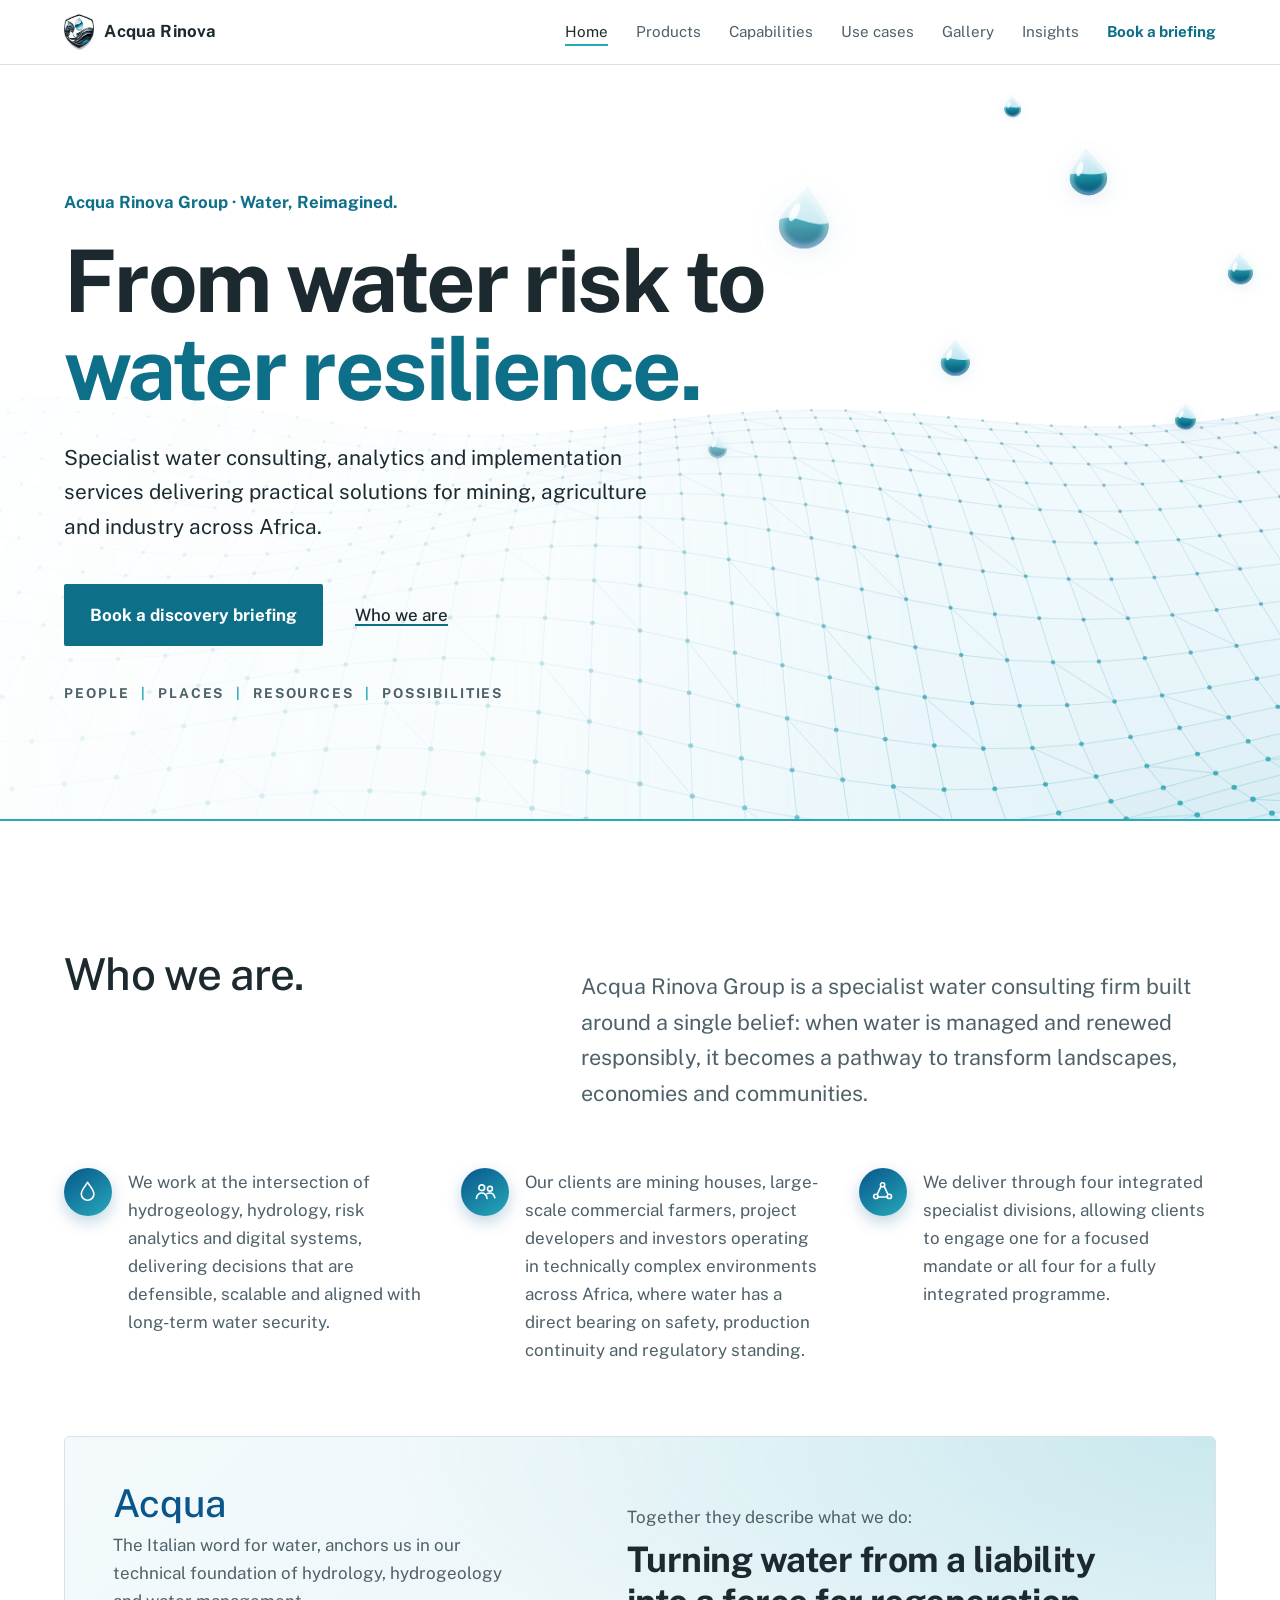
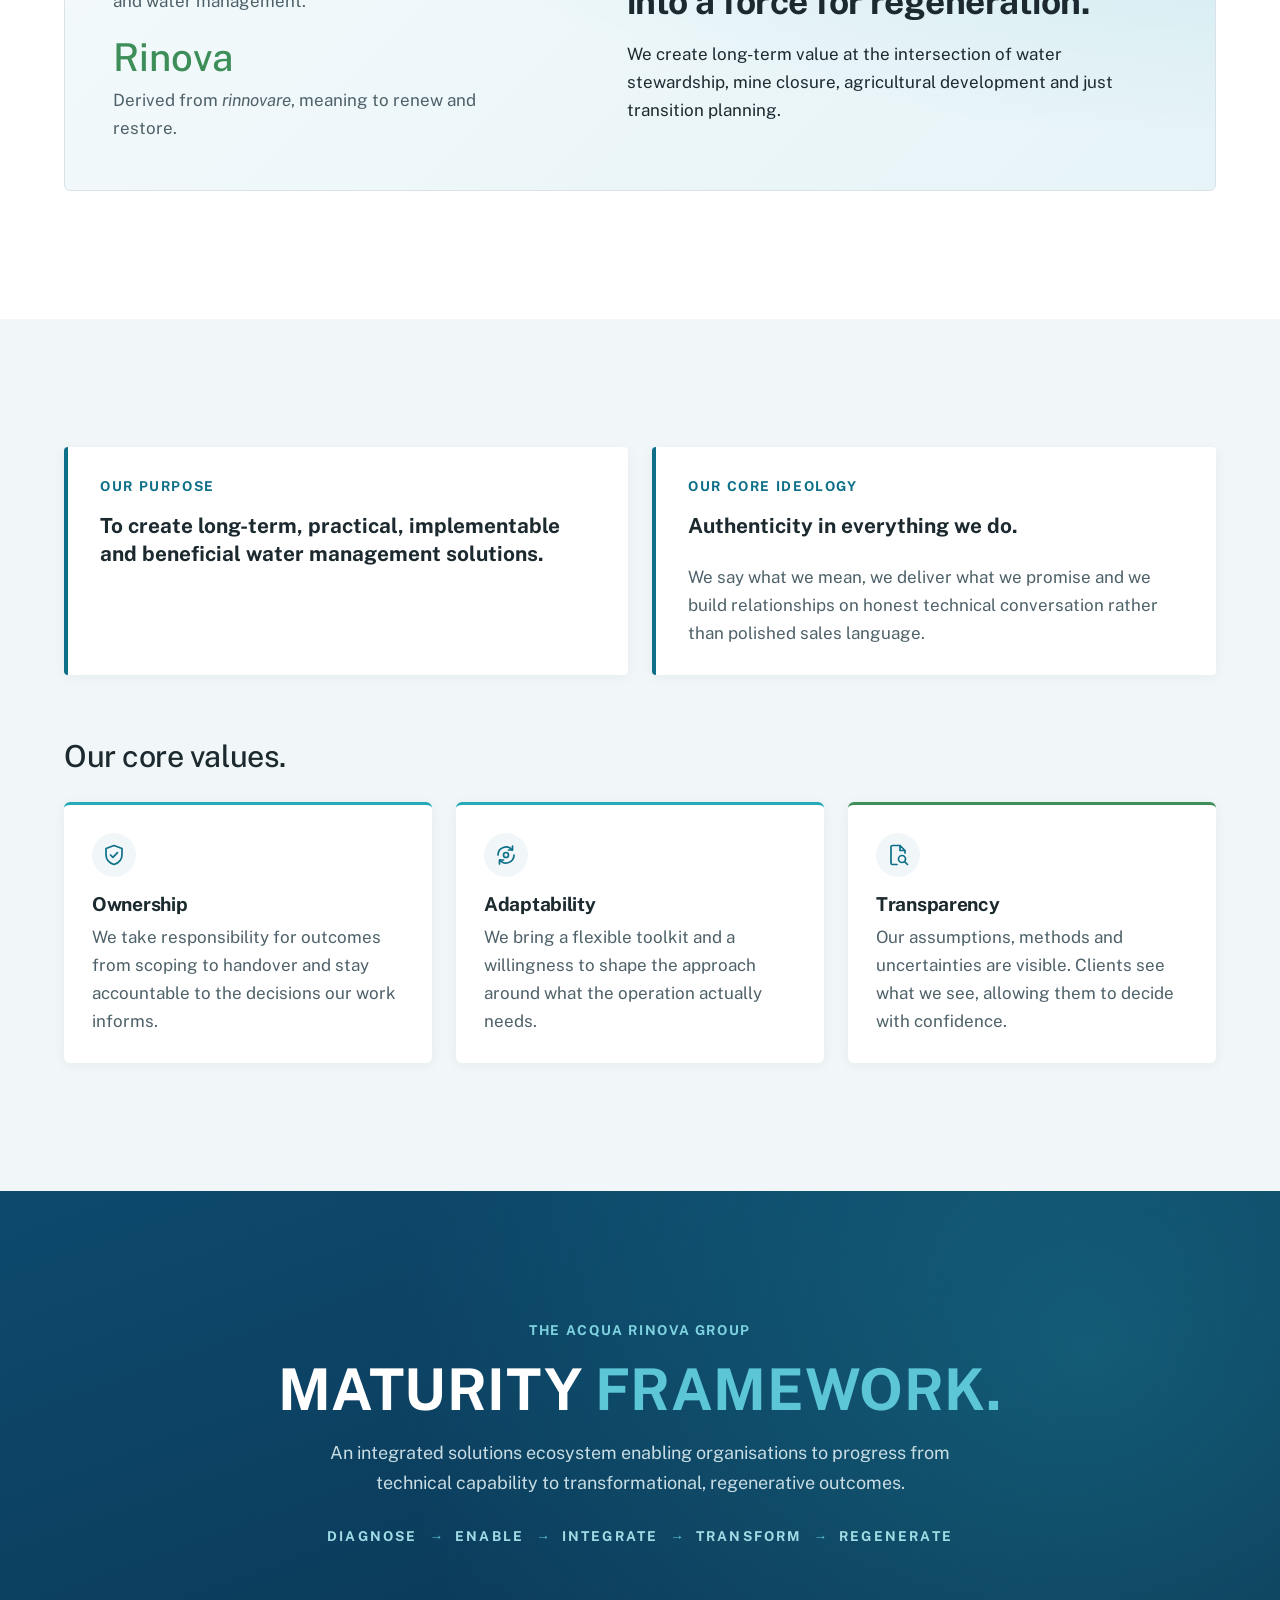
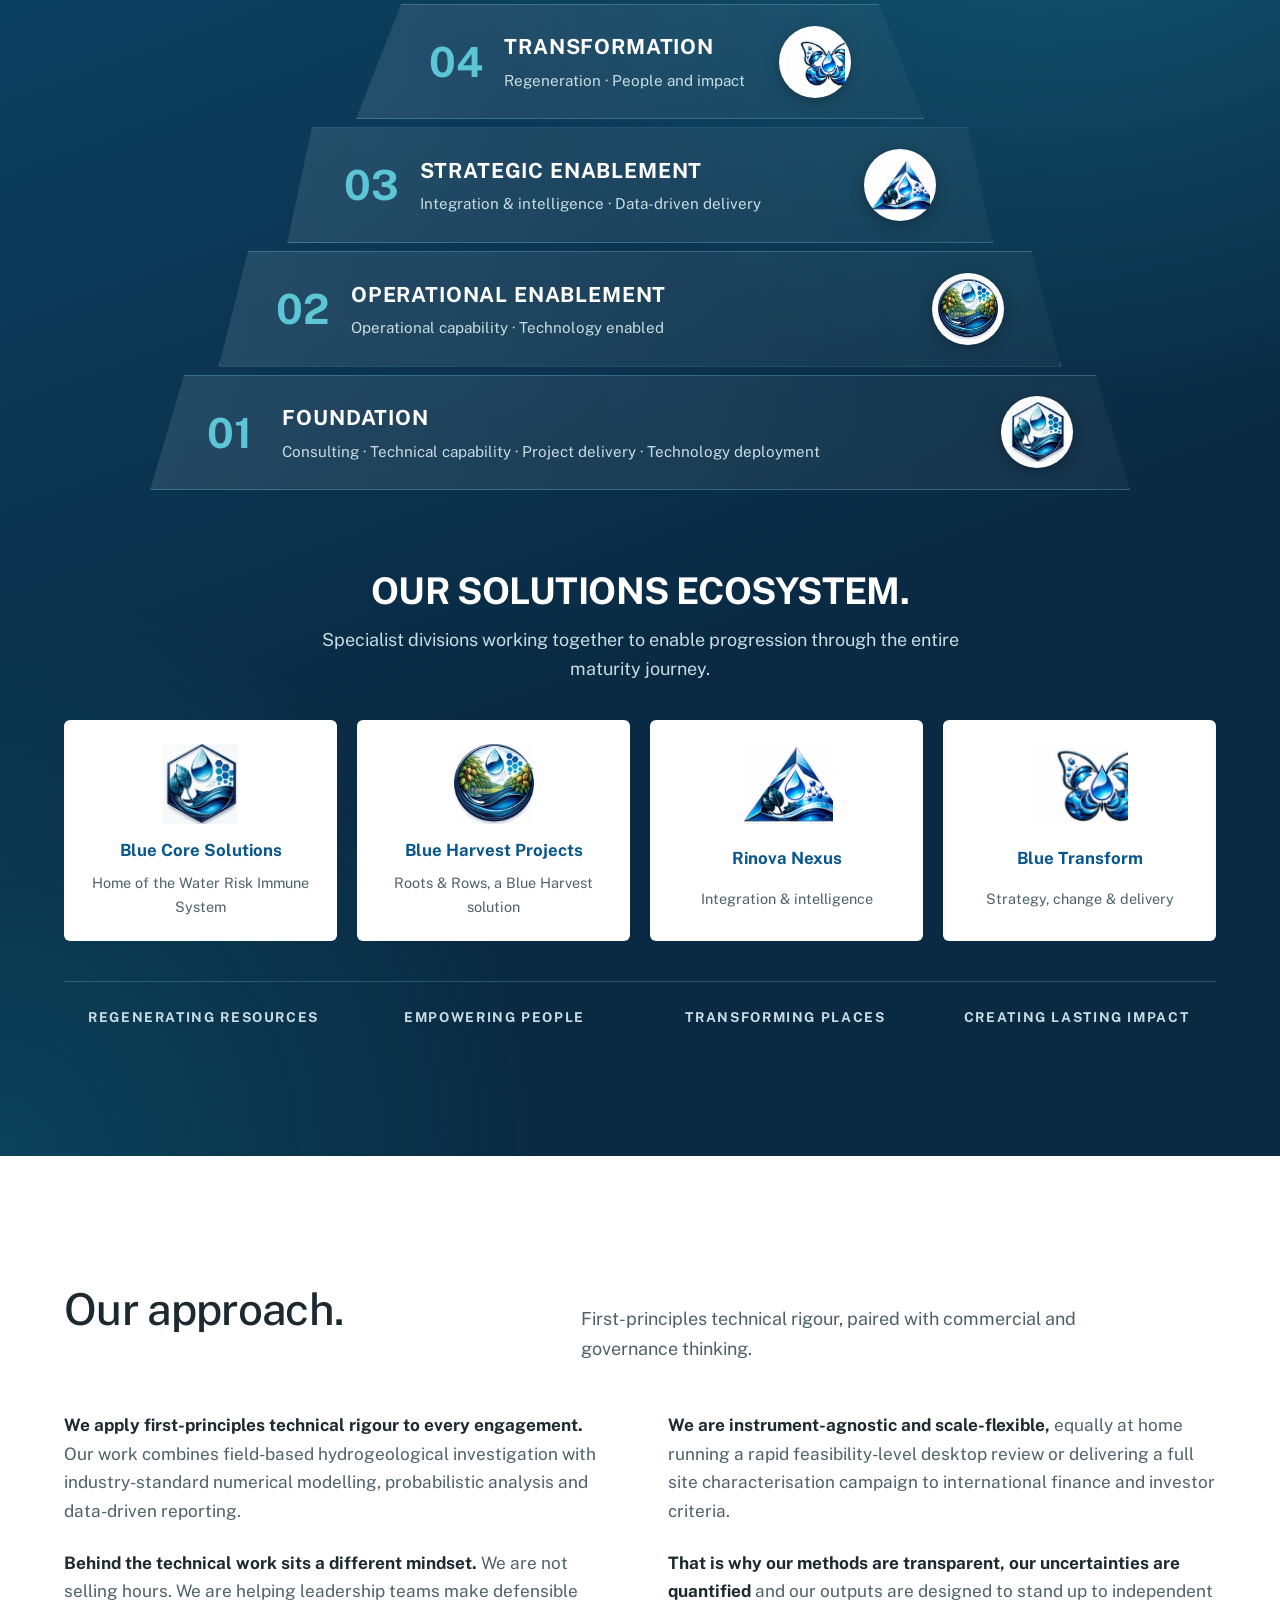
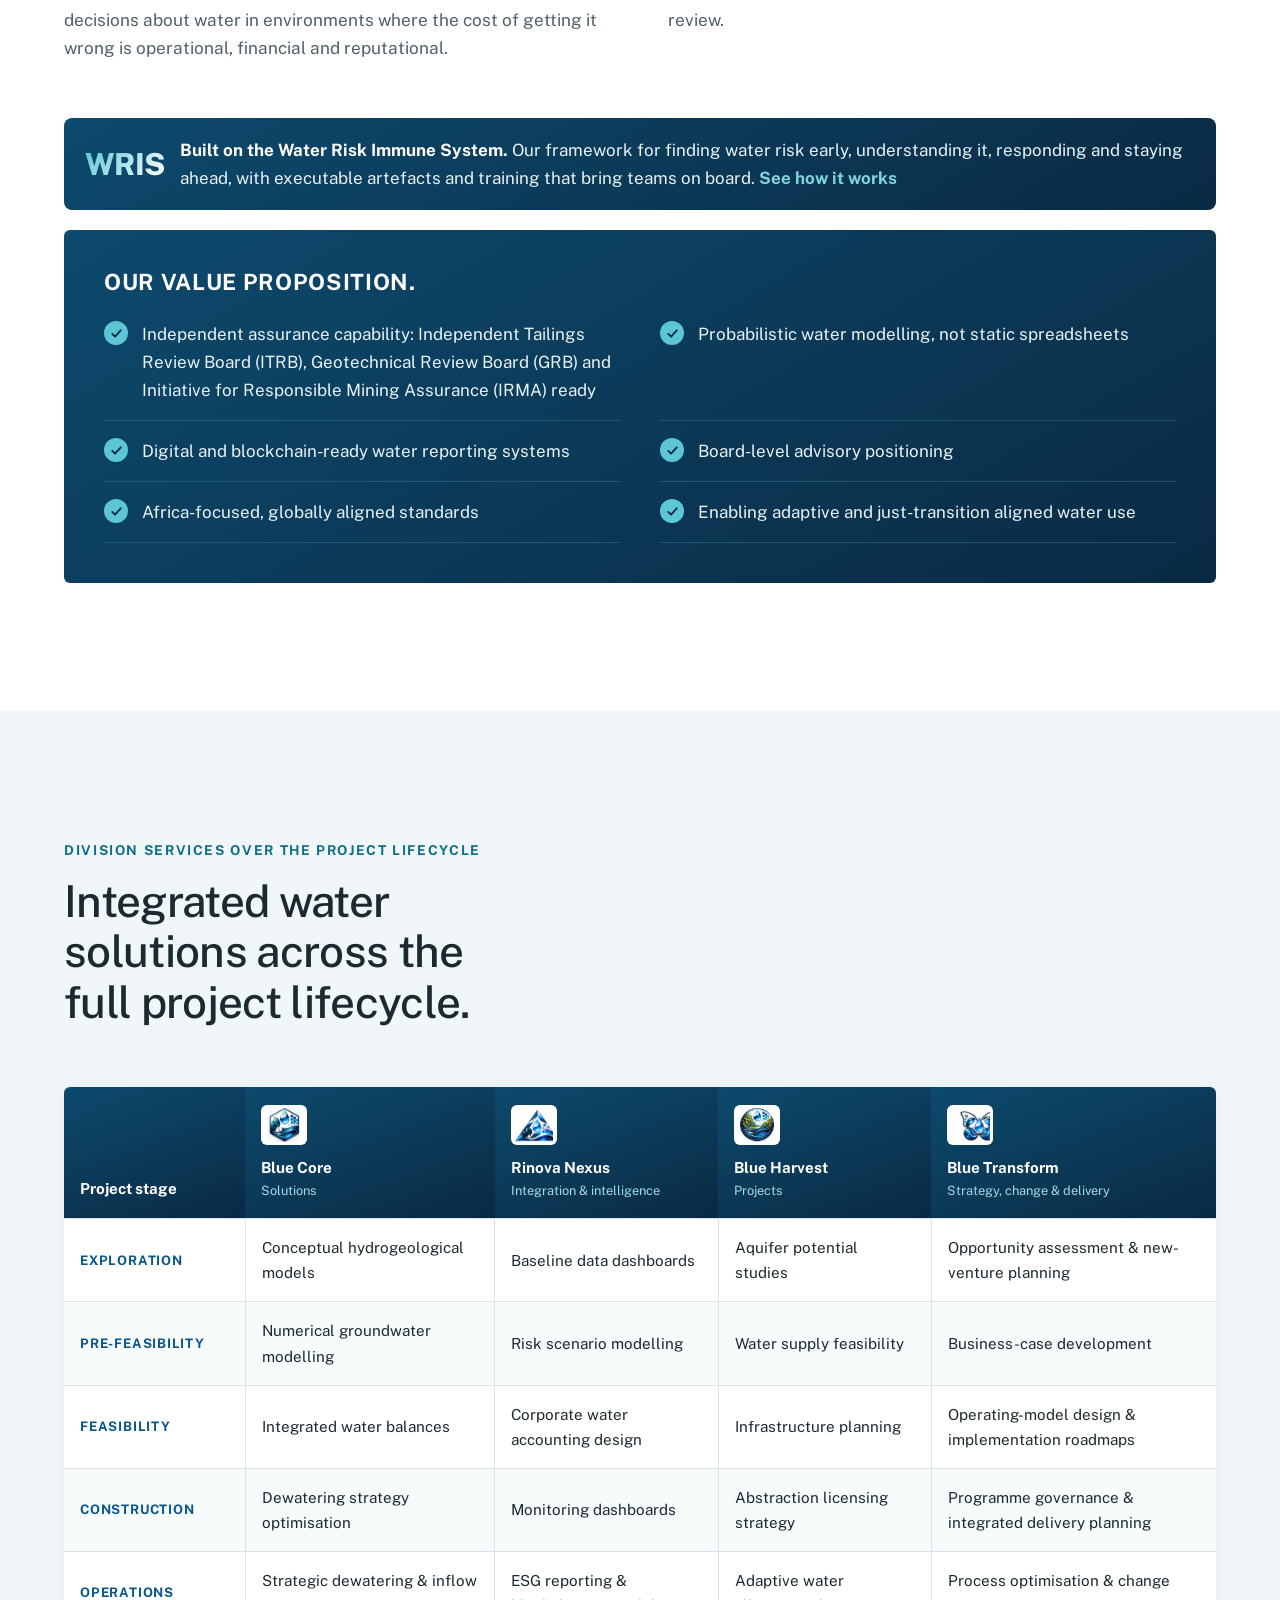
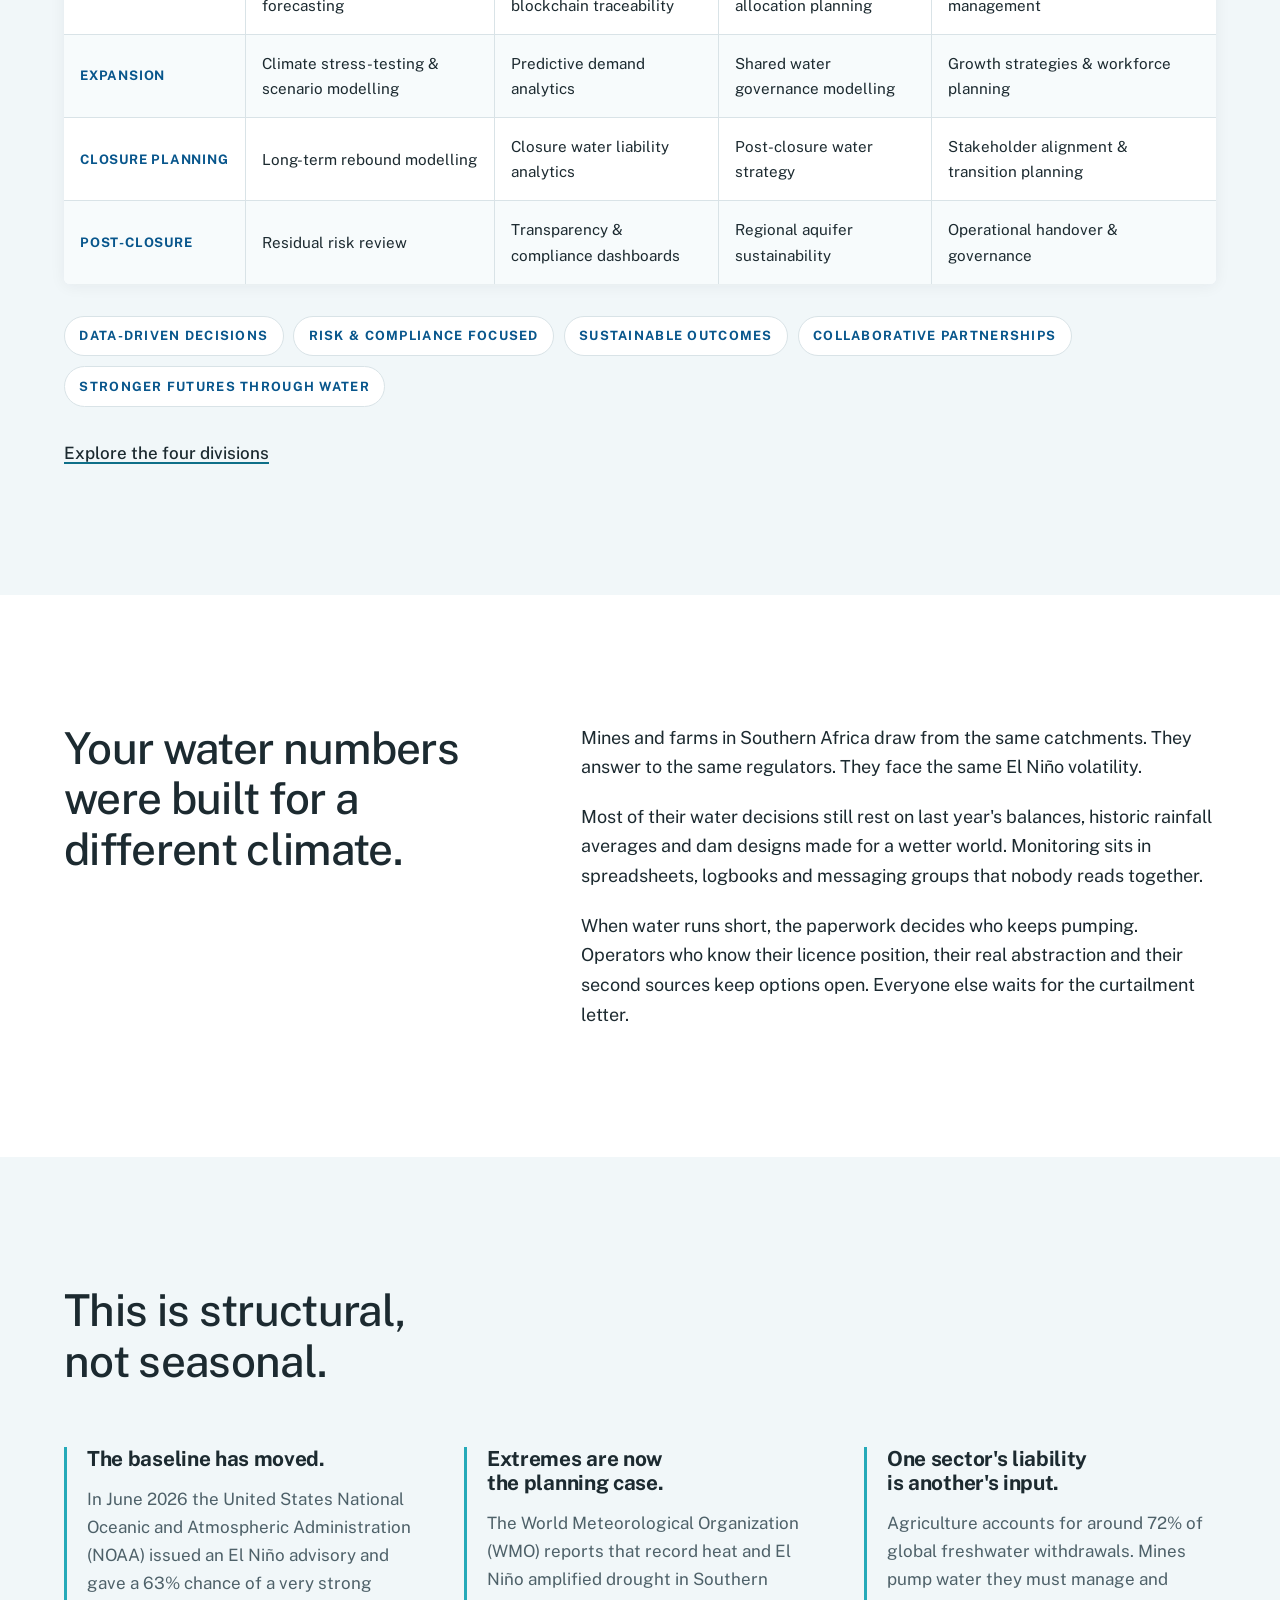
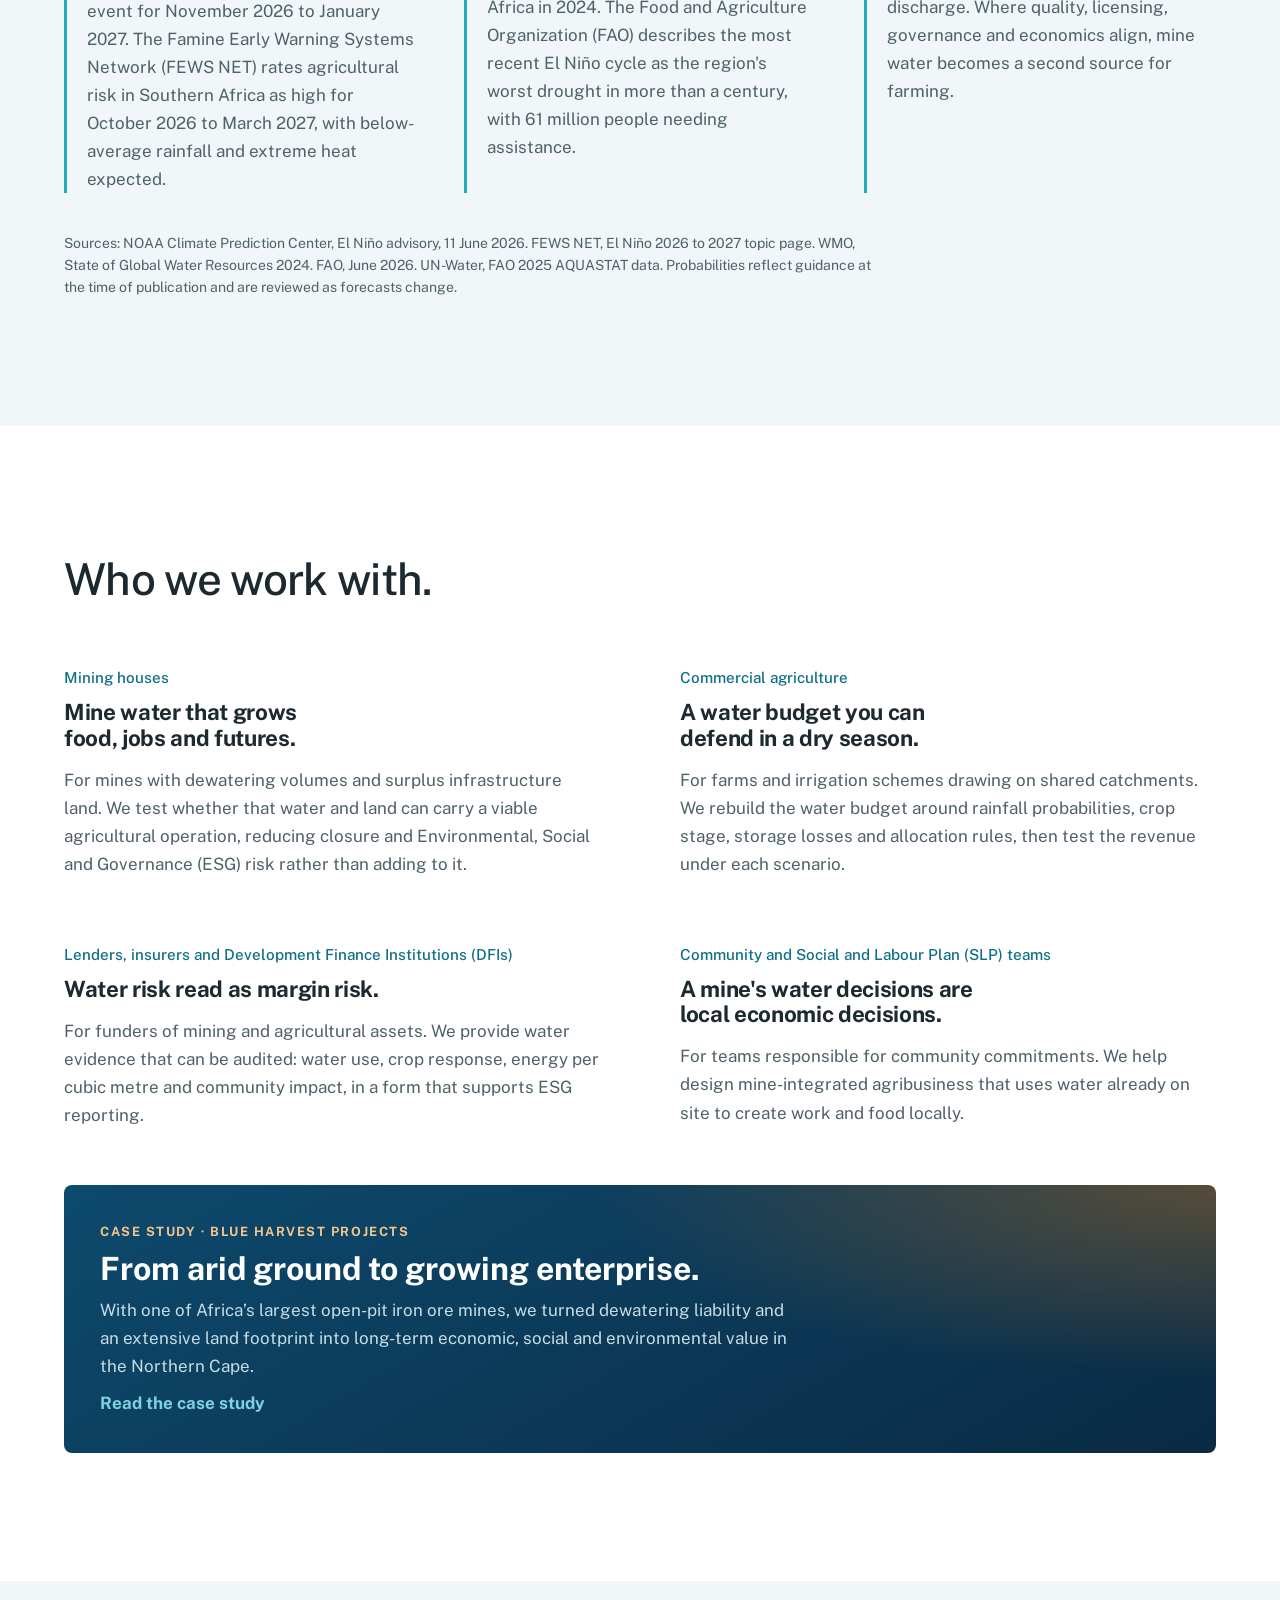
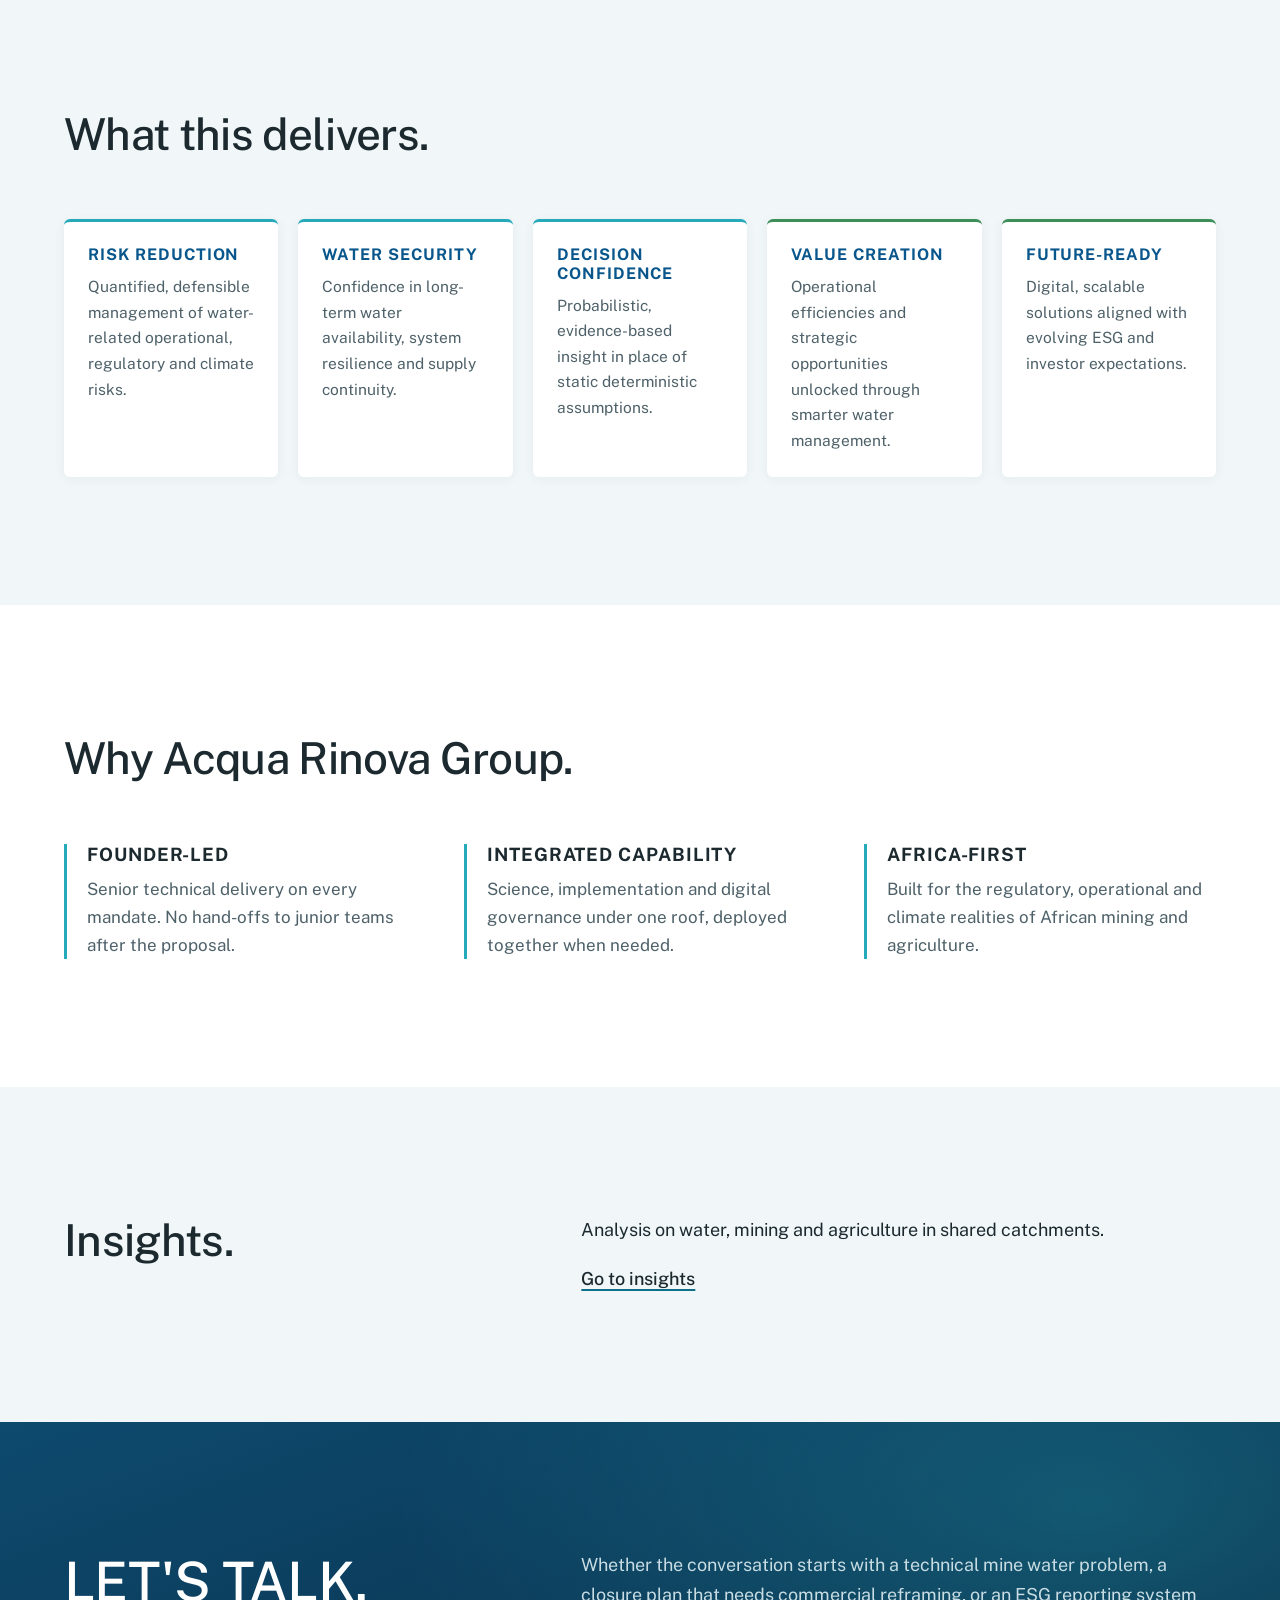
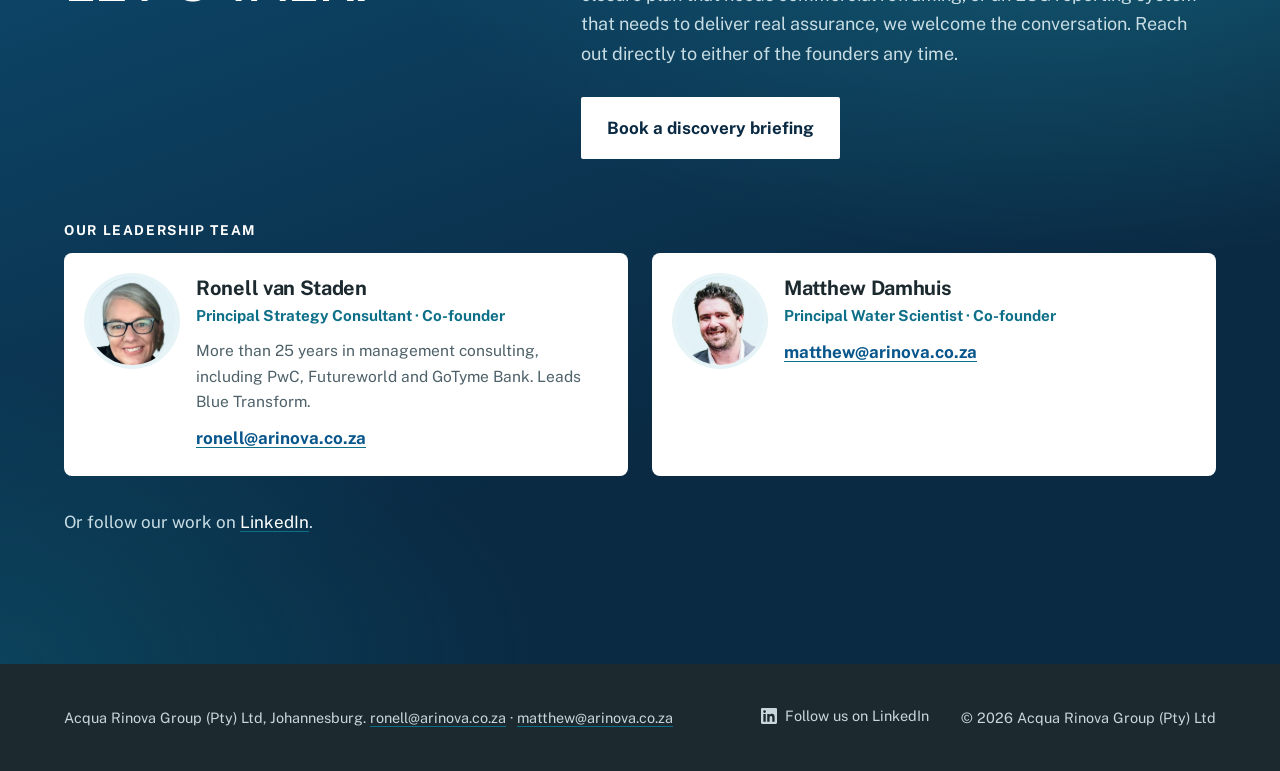
==== commit 2f621da0: "Update Blue Core Solutions description and add case study" ====
--- a/index.html
+++ b/index.html
@@ -255,7 +255,7 @@
           <h3>Our solutions ecosystem.</h3>
           <p class="band-lead">Specialist divisions working together to enable progression through the entire maturity journey.</p>
           <ul class="division-grid">
-            <li><a class="division-card" href="/products/#blue-core"><span class="bimg bimg-core" aria-hidden="true"></span><strong>Blue Core Solutions</strong><span>Water risk &amp; hydrogeology</span></a></li>
+            <li><a class="division-card" href="/products/#blue-core"><span class="bimg bimg-core" aria-hidden="true"></span><strong>Blue Core Solutions</strong><span>Home of the Water Risk Immune System</span></a></li>
             <li><a class="division-card" href="/products/#blue-harvest"><span class="bimg bimg-harvest" aria-hidden="true"></span><strong>Blue Harvest Projects</strong><span>Roots &amp; Rows, a Blue Harvest solution</span></a></li>
             <li><a class="division-card" href="/products/#nexus"><span class="bimg bimg-nexus" aria-hidden="true"></span><strong>Rinova Nexus</strong><span>Integration &amp; intelligence</span></a></li>
             <li><a class="division-card" href="/products/#blue-transform"><span class="bimg bimg-transform" aria-hidden="true"></span><strong>Blue Transform</strong><span>Strategy, change &amp; delivery</span></a></li>
@@ -280,6 +280,7 @@
           <p><strong>Behind the technical work sits a different mindset.</strong> We are not selling hours. We are helping leadership teams make defensible decisions about water in environments where the cost of getting it wrong is operational, financial and reputational.</p>
           <p><strong>That is why our methods are transparent, our uncertainties are quantified</strong> and our outputs are designed to stand up to independent review.</p>
         </div>
+        <a class="wris-callout wris-callout-wide" href="/products/#wris"><span class="wris-mark">WRIS</span><span><strong>Built on the Water Risk Immune System.</strong> Our framework for finding water risk early, understanding it, responding and staying ahead, with executable artefacts and training that bring teams on board. <em>See how it works</em></span></a>
         <div class="value-prop">
           <h3>Our value proposition.</h3>
           <ul>
@@ -388,6 +389,12 @@
             <p>For teams responsible for community commitments. We help design mine-integrated agribusiness that uses water already on site to create work and food locally.</p>
           </article>
         </div>
+        <a class="case-teaser" href="/case-study/">
+          <span class="case-teaser-tag">Case study &middot; Blue Harvest Projects</span>
+          <strong>From arid ground to growing enterprise.</strong>
+          <span>With one of Africa&#8217;s largest open-pit iron ore mines, we turned dewatering liability and an extensive land footprint into long-term economic, social and environmental value in the Northern Cape.</span>
+          <em>Read the case study</em>
+        </a>
       </div>
     </section>
 
@@ -402,12 +409,6 @@
           <li><h3>Value creation</h3><p>Operational efficiencies and strategic opportunities unlocked through smarter water management.</p></li>
           <li><h3>Future-ready</h3><p>Digital, scalable solutions aligned with evolving ESG and investor expectations.</p></li>
         </ul>
-        <dl class="evidence evidence-row">
-          <div class="evidence-item"><dt>1,200 hectares</dt><dd>of land assessed for agricultural suitability</dd></div>
-          <div class="evidence-item"><dt>2050</dt><dd>horizon for climate modelling on assessed sites</dd></div>
-          <div class="evidence-item"><dt>600 m&#179;/h</dt><dd>productive dewatering target in a mine-integrated agribusiness design</dd></div>
-        </dl>
-        <p class="source-note">Source: Acqua Rinova Group, Blue Harvest Projects programme evidence base, June 2026.</p>
       </div>
     </section>
 
--- a/styles.css
+++ b/styles.css
@@ -1037,3 +1037,308 @@
   .nexus-col:last-child .nexus-group { border-left: 3px solid var(--aqua); }
 }
 .product-together .band-lead { margin-bottom: 0; }
+
+/* Water Risk Immune System (WRIS) */
+.wris-mark {
+  display: inline-block; font-weight: 800; letter-spacing: -0.02em; line-height: 1;
+  background: linear-gradient(135deg, #5CC6D6, #FFFFFF); -webkit-background-clip: text; background-clip: text; color: transparent;
+}
+.wris-callout {
+  display: grid; grid-template-columns: auto 1fr; gap: 1rem; align-items: center;
+  margin: 0 0 2rem; padding: 1.1rem 1.3rem; border-radius: 8px; text-decoration: none;
+  color: #E8F2F5 !important; background: linear-gradient(150deg, var(--navy-2), var(--navy));
+  transition: transform 0.2s ease, box-shadow 0.2s ease;
+}
+.wris-callout:hover, .wris-callout:focus-visible { transform: translateY(-2px); box-shadow: 0 10px 24px rgba(10, 42, 67, 0.25); }
+.wris-callout .wris-mark { font-size: 1.9rem; }
+.wris-callout strong { color: #FFFFFF; }
+.wris-callout em { font-style: normal; font-weight: 700; color: #7FD3E0; white-space: nowrap; }
+.wris-callout-wide { margin: clamp(2.5rem, 5vw, 3.5rem) 0 0; }
+.wris-callout-wide + .value-prop { margin-top: 1.25rem; }
+
+.wris-head { text-align: center; max-width: 58rem; margin: 0 auto clamp(2rem, 4vw, 3rem); }
+.wris-head h2 { font-size: clamp(1.8rem, 4vw, 2.9rem); font-weight: 500; text-transform: uppercase; letter-spacing: 0.02em; }
+.wris-head h2 .wris-mark { font-size: 1.7em; display: block; margin-bottom: 0.3rem; }
+.wris-tagline { margin: 1rem 0 1.25rem; font-weight: 700; letter-spacing: 0.16em; text-transform: uppercase; color: #9FDCE6; font-size: 0.9rem; }
+.wris-head .band-lead { margin: 0 auto; }
+.band .wris-head a, .band .wris-panel a, .band .wris-get a { color: #7FD3E0; }
+
+.wris-phases { list-style: none; counter-reset: ph; margin: 0 0 clamp(2rem, 4vw, 3rem); padding: 0; display: grid; gap: 0.6rem; }
+@media (min-width: 860px) { .wris-phases { grid-template-columns: repeat(3, 1fr); gap: 0; } }
+.wris-phases li {
+  counter-increment: ph; position: relative; padding: 1rem 1.25rem 1rem 3.6rem; color: #FFFFFF;
+  background: linear-gradient(90deg, rgba(14, 111, 136, 0.55), rgba(14, 111, 136, 0.3)); border-radius: 4px;
+}
+.wris-phases li:nth-child(2) { background: linear-gradient(90deg, rgba(38, 170, 185, 0.45), rgba(38, 170, 185, 0.25)); }
+.wris-phases li:nth-child(3) { background: linear-gradient(90deg, rgba(62, 142, 90, 0.6), rgba(62, 142, 90, 0.35)); }
+@media (min-width: 860px) {
+  .wris-phases li { border-radius: 0; clip-path: polygon(0 0, calc(100% - 18px) 0, 100% 50%, calc(100% - 18px) 100%, 0 100%, 18px 50%); padding-left: 4rem; }
+  .wris-phases li:first-child { clip-path: polygon(0 0, calc(100% - 18px) 0, 100% 50%, calc(100% - 18px) 100%, 0 100%); border-radius: 4px 0 0 4px; }
+  .wris-phases li:last-child { clip-path: polygon(0 0, 100% 0, 100% 100%, 0 100%, 18px 50%); border-radius: 0 4px 4px 0; }
+}
+.wris-phases li::before {
+  content: counter(ph); position: absolute; left: 1rem; top: 50%; transform: translateY(-50%);
+  width: 2rem; height: 2rem; border-radius: 50%; border: 2px solid #FFFFFF; display: grid; place-items: center; font-weight: 700;
+}
+@media (min-width: 860px) { .wris-phases li::before { left: 1.6rem; } }
+.wris-phases strong { display: block; text-transform: uppercase; letter-spacing: 0.04em; }
+.wris-phases span { color: #D6E8EE; font-size: 0.93rem; }
+
+.wris-system { display: grid; gap: 1.5rem; align-items: center; }
+@media (min-width: 1100px) { .wris-system { grid-template-columns: 1fr 1.25fr 1fr; gap: 2rem; } }
+.wris-panel { background: rgba(255, 255, 255, 0.06); border: 1px solid rgba(127, 211, 224, 0.25); border-radius: 8px; padding: 1.4rem 1.5rem; }
+.wris-panel h3 { font-size: 1rem; text-transform: uppercase; letter-spacing: 0.08em; margin-bottom: 1rem; }
+.wris-panel h3 small { display: block; font-size: 0.8rem; font-weight: 400; color: #9FDCE6; letter-spacing: 0.06em; margin-top: 0.2rem; }
+.wris-list { list-style: none; margin: 0; padding: 0; display: grid; gap: 0.7rem; }
+.wris-list li { position: relative; padding-left: 1.4rem; color: #C7DCE3; font-size: 0.93rem; line-height: 1.45; }
+.wris-list li::before { content: ""; position: absolute; left: 0; top: 0.45em; width: 0.55rem; height: 0.55rem; border-radius: 50%; background: #5CC6D6; }
+.wris-list strong { display: block; color: #FFFFFF; font-size: 0.97rem; }
+.wris-outcomes li::before { background: #6FC48D; }
+
+.wris-core { display: grid; justify-items: center; gap: 1.25rem; }
+.wris-wheel { position: relative; display: grid; grid-template-columns: 1fr 1fr; gap: 6px; width: 100%; max-width: 440px; }
+.wris-wheel .q { padding: 1.1rem; border-radius: 6px; color: #FFFFFF; display: grid; align-content: start; gap: 0.2rem; min-height: 9rem; }
+.wris-wheel .q strong { text-transform: uppercase; letter-spacing: 0.03em; font-size: 0.95rem; }
+.wris-wheel .q span:last-child { color: rgba(255, 255, 255, 0.85); font-size: 0.88rem; line-height: 1.35; }
+.q-num { width: 1.6rem; height: 1.6rem; border-radius: 50%; background: #FFFFFF; color: var(--navy); font-weight: 700; display: grid; place-items: center; font-size: 0.85rem; margin-bottom: 0.3rem; }
+.q1 { background: linear-gradient(145deg, #1F6FC1, #0D4A8C); }
+.q2 { background: linear-gradient(145deg, #1497A8, #0B6E80); }
+.q3 { background: linear-gradient(145deg, #3E8E5A, #2B6B42); }
+.q4 { background: linear-gradient(145deg, #B26A1E, #8A4F12); }
+.wris-hub { display: none; }
+@media (min-width: 560px) {
+  .wris-wheel { aspect-ratio: 1; border-radius: 50%; overflow: hidden; gap: 5px; padding: 0; box-shadow: 0 0 0 10px rgba(255,255,255,0.08), 0 0 0 22px rgba(10,42,67,0.9), 0 0 0 24px rgba(127,211,224,0.4); }
+  .wris-wheel .q { border-radius: 0; min-height: 0; align-content: center; justify-items: center; text-align: center; gap: 0.35rem; }
+  .wris-wheel .q span:last-child { display: none; }
+  .wris-wheel .q strong { font-size: clamp(0.72rem, 1.3vw, 0.9rem); max-width: 8.5rem; line-height: 1.25; }
+  .q1 { padding: 0 0 12% 16% !important; }
+  .q2 { padding: 0 16% 12% 0 !important; }
+  .q4 { padding: 12% 0 0 16% !important; }
+  .q3 { padding: 12% 16% 0 0 !important; }
+  .wris-hub {
+    display: grid; place-items: center; align-content: center; text-align: center;
+    position: absolute; left: 50%; top: 50%; transform: translate(-50%, -50%);
+    width: 34%; aspect-ratio: 1; border-radius: 50%; background: var(--navy); color: #FFFFFF;
+    border: 4px solid rgba(255, 255, 255, 0.9);
+  }
+  .wris-hub strong { font-size: clamp(1.4rem, 3vw, 2rem); line-height: 1; }
+  .wris-hub span { font-size: 0.62rem; letter-spacing: 0.06em; text-transform: uppercase; color: #9FDCE6; margin-top: 0.3rem; max-width: 8rem; }
+}
+.wris-ring { list-style: none; margin: 0.75rem 0 0; padding: 0; display: flex; flex-wrap: wrap; justify-content: center; gap: 0.4rem 0; max-width: 440px; }
+.wris-ring li { font-size: 0.75rem; font-weight: 700; letter-spacing: 0.1em; text-transform: uppercase; color: #9FDCE6; }
+.wris-ring li + li::before { content: "/"; margin: 0 0.55rem; color: rgba(127, 211, 224, 0.5); }
+
+.wris-detail { display: grid; gap: 1.5rem; margin-top: 1.5rem; }
+@media (min-width: 900px) { .wris-detail { grid-template-columns: 1.4fr 1fr; } }
+.wris-chips { list-style: none; margin: 0; padding: 0; display: flex; flex-wrap: wrap; gap: 0.5rem; }
+.wris-chips li { background: rgba(255, 255, 255, 0.1); border: 1px solid rgba(127, 211, 224, 0.3); border-radius: 999px; padding: 0.4rem 0.85rem; font-size: 0.88rem; color: #FFFFFF; }
+@media (min-width: 640px) { .wris-nexus { grid-template-columns: 1fr 1fr; } }
+
+.wris-subhead { font-size: clamp(1.3rem, 2.6vw, 1.8rem); text-transform: uppercase; margin: clamp(2.5rem, 5vw, 3.5rem) 0 1.25rem; }
+.wris-flow { list-style: none; counter-reset: fl; margin: 0; padding: 0; display: grid; gap: 0.75rem; grid-template-columns: repeat(2, 1fr); }
+@media (min-width: 760px) { .wris-flow { grid-template-columns: repeat(3, 1fr); } }
+@media (min-width: 1100px) { .wris-flow { grid-template-columns: repeat(6, 1fr); } }
+.wris-flow li { counter-increment: fl; position: relative; padding: 1rem; border-radius: 6px; background: rgba(255, 255, 255, 0.08); border-top: 3px solid #5CC6D6; }
+.wris-flow li:nth-child(n+4) { border-top-color: #6FC48D; }
+.wris-flow strong { display: block; text-transform: uppercase; letter-spacing: 0.04em; color: #FFFFFF; }
+.wris-flow strong::before { content: counter(fl, decimal-leading-zero) " "; color: #5CC6D6; }
+.wris-flow span { color: #C7DCE3; font-size: 0.9rem; }
+@media (min-width: 1100px) {
+  .wris-flow li:not(:last-child)::after { content: "\2192"; position: absolute; right: -0.65rem; top: 1rem; color: #5CC6D6; font-weight: 700; z-index: 1; }
+}
+
+.wris-get { list-style: none; margin: 0; padding: 0; display: grid; gap: 1.25rem; }
+@media (min-width: 860px) { .wris-get { grid-template-columns: repeat(3, 1fr); } }
+.wris-get li { background: #FFFFFF; color: var(--text); border-radius: 8px; padding: 1.5rem; border-top: 4px solid var(--aqua); }
+.wris-get li:nth-child(3) { border-top-color: var(--green); }
+.wris-get h4 { color: var(--accent-deep) !important; font-size: 1.15rem; margin-bottom: 0.5rem; }
+.wris-get p { color: var(--muted); margin: 0; }
+.band .wris-get a { color: var(--accent-deep); font-weight: 700; }
+
+.wris-impact { list-style: none; margin: clamp(2.5rem, 5vw, 3.5rem) 0 0; padding: 1.5rem 0 0; border-top: 1px solid rgba(127, 211, 224, 0.25); display: grid; gap: 0.75rem; grid-template-columns: repeat(2, 1fr); }
+@media (min-width: 900px) { .wris-impact { grid-template-columns: repeat(5, 1fr); } }
+.wris-impact li { font-size: 0.8rem; letter-spacing: 0.1em; text-transform: uppercase; color: #9FDCE6; }
+.wris-impact strong { display: block; color: #FFFFFF; font-size: 0.85rem; }
+.wris-close { margin-top: 2rem; text-align: center; font-weight: 700; color: #FFFFFF; font-size: clamp(1rem, 2vw, 1.2rem); letter-spacing: 0.02em; }
+.immune-lead a { color: #7FD3E0; }
+
+.wris-legend { display: none; }
+@media (min-width: 560px) {
+  .wris-legend { display: grid; list-style: none; margin: 0.5rem 0 0; padding: 0; gap: 0.5rem 1.25rem; grid-template-columns: 1fr 1fr; max-width: 460px; }
+  .wris-legend li { font-size: 0.85rem; color: #C7DCE3; line-height: 1.4; padding-left: 1.7rem; position: relative; }
+  .wris-legend li span { position: absolute; left: 0; top: 0.05rem; width: 1.25rem; height: 1.25rem; border-radius: 50%; display: grid; place-items: center; font-size: 0.72rem; font-weight: 700; color: #FFFFFF; }
+  .wris-legend li:nth-child(1) span { background: #1F6FC1; }
+  .wris-legend li:nth-child(2) span { background: #1497A8; }
+  .wris-legend li:nth-child(3) span { background: #3E8E5A; }
+  .wris-legend li:nth-child(4) span { background: #B26A1E; }
+  .wris-legend strong { color: #FFFFFF; display: block; }
+}
+
+/* Rinova Nexus platform view */
+.np-benefits { list-style: none; margin: 0 0 clamp(2rem, 4vw, 3rem); padding: 0; display: grid; gap: 1rem; grid-template-columns: repeat(2, 1fr); }
+@media (min-width: 900px) { .np-benefits { grid-template-columns: repeat(4, 1fr); } }
+.np-benefits li { text-align: center; padding: 1.1rem 0.75rem; border-radius: 6px; background: rgba(255, 255, 255, 0.06); border-bottom: 3px solid #5CC6D6; }
+.np-benefits strong { display: block; color: #FFFFFF; text-transform: uppercase; letter-spacing: 0.05em; }
+.np-benefits span { color: #C7DCE3; font-size: 0.9rem; }
+.np-pipeline { list-style: none; counter-reset: np; margin: 0; padding: 0; display: grid; gap: 1.25rem; }
+@media (min-width: 760px) { .np-pipeline { grid-template-columns: repeat(2, 1fr); } }
+@media (min-width: 1180px) { .np-pipeline { grid-template-columns: repeat(4, 1fr); gap: 1.75rem; } }
+.np-stage { counter-increment: np; position: relative; background: rgba(255, 255, 255, 0.06); border: 1px solid rgba(127, 211, 224, 0.25); border-top: 4px solid #5CC6D6; border-radius: 8px; padding: 1.4rem 1.4rem 1.5rem; }
+.np-stage:nth-child(4) { border-top-color: #6FC48D; }
+.np-stage h3 { font-size: 1.05rem; text-transform: uppercase; letter-spacing: 0.04em; margin-bottom: 0.5rem; }
+.np-stage h3::before { content: counter(np) ". "; color: #5CC6D6; }
+.np-stage-lead { color: #C7DCE3; font-size: 0.93rem; margin-bottom: 1rem; }
+@media (min-width: 1180px) {
+  .np-stage:not(:last-child)::after { content: "\2192"; position: absolute; right: -1.35rem; top: 2.2rem; color: #5CC6D6; font-size: 1.4rem; font-weight: 700; }
+}
+.np-note { margin-top: 1rem; font-size: 0.88rem; color: #C7DCE3; border-top: 1px solid rgba(127, 211, 224, 0.2); padding-top: 0.8rem; }
+.np-note strong { color: #FFFFFF; }
+.np-wris { display: grid; gap: 0.35rem; text-decoration: none; background: #FFFFFF; color: var(--text) !important; border-radius: 8px; padding: 1.1rem; transition: transform 0.2s ease; }
+.np-wris:hover, .np-wris:focus-visible { transform: translateY(-2px); }
+.np-wris-title { font-weight: 700; text-transform: uppercase; letter-spacing: 0.04em; color: var(--accent-deep); }
+.np-wris-sub { color: var(--muted); font-size: 0.88rem; }
+.np-wris-q { display: grid; grid-template-columns: 1fr 1fr; gap: 4px; margin-top: 0.5rem; }
+.np-wris-q span { color: #FFFFFF; font-size: 0.78rem; font-weight: 700; text-align: center; padding: 0.55rem 0.3rem; border-radius: 4px; }
+.np-wris-q .nq1 { background: #1F6FC1; } .np-wris-q .nq2 { background: #1497A8; } .np-wris-q .nq3 { background: #3E8E5A; } .np-wris-q .nq4 { background: #B26A1E; }
+.np-tools-lead { color: #C7DCE3; margin-top: -0.5rem; margin-bottom: 1.25rem; }
+.np-tools { list-style: none; margin: 0; padding: 0; display: grid; gap: 0.75rem; grid-template-columns: repeat(auto-fit, minmax(15rem, 1fr)); }
+.np-tools li { background: #FFFFFF; border-radius: 6px; padding: 1rem 1.1rem; border-left: 4px solid var(--aqua); }
+.np-tools strong { display: block; color: var(--accent-deep); font-size: 0.97rem; }
+.np-tools span { color: var(--muted); font-size: 0.88rem; }
+.np-stats { margin: clamp(2.5rem, 5vw, 3.5rem) 0 0; padding: 1.75rem 0 0; border-top: 1px solid rgba(127, 211, 224, 0.25); display: grid; gap: 1.5rem; grid-template-columns: repeat(2, 1fr); }
+@media (min-width: 1000px) { .np-stats { grid-template-columns: repeat(4, 1fr); } }
+.np-stats dt { font-size: clamp(1.5rem, 3vw, 2.2rem); font-weight: 700; color: #5CC6D6; line-height: 1.1; }
+.np-stats dd { margin: 0.4rem 0 0; color: #C7DCE3; font-size: 0.92rem; }
+.np-source { margin-top: 1.25rem; font-size: 0.8rem; color: #9FB8C2; }
+
+/* Roots & Rows: GeoHarvest Discovery */
+.rr { background: linear-gradient(180deg, #F3F9F5, #FFFFFF 40%); border-top: 4px solid var(--green); }
+.rr .eyebrow { color: var(--green); }
+.rr-head { display: grid; gap: 2rem; margin-bottom: clamp(2rem, 4vw, 3rem); }
+@media (min-width: 960px) { .rr-head { grid-template-columns: 1fr 1.1fr; gap: 4rem; align-items: start; } }
+.rr-head h2 { font-size: clamp(2rem, 4.5vw, 3.2rem); font-weight: 700; color: var(--accent-deep); }
+.rr-lead { font-size: 1.2rem; margin-top: 1rem; font-style: italic; color: var(--text); max-width: 40ch; }
+.rr-purpose { background: #FFFFFF; border-radius: 8px; padding: 1.5rem 1.6rem; border-left: 4px solid var(--green); box-shadow: 0 2px 14px rgba(28, 42, 48, 0.06); }
+.rr-purpose p:last-child { color: var(--muted); }
+.rr-grid { display: grid; gap: 2rem; }
+@media (min-width: 960px) { .rr-grid { grid-template-columns: 1.1fr 1fr; gap: 3rem; } }
+.rr-subhead { font-size: 1rem; text-transform: uppercase; letter-spacing: 0.08em; color: #FFFFFF; background: linear-gradient(150deg, var(--navy-2), var(--navy)); padding: 0.75rem 1rem; border-radius: 6px 6px 0 0; margin: 0; }
+.rr-steps { list-style: none; counter-reset: rr; margin: 0; padding: 0; background: #FFFFFF; border: 1px solid var(--line); border-top: 0; border-radius: 0 0 6px 6px; }
+.rr-steps li { counter-increment: rr; display: grid; grid-template-columns: 2.4rem 1fr; column-gap: 1rem; padding: 0.9rem 1rem; border-top: 1px solid var(--line); }
+.rr-steps li:first-child { border-top: 0; }
+.rr-steps li::before { content: counter(rr); grid-row: span 2; width: 2.2rem; height: 2.2rem; border-radius: 4px; display: grid; place-items: center; background: var(--navy); color: #FFFFFF; font-weight: 700; }
+.rr-steps strong { text-transform: uppercase; letter-spacing: 0.03em; font-size: 0.92rem; color: var(--accent-deep); }
+.rr-steps span { color: var(--muted); font-size: 0.93rem; }
+.rr-principles { list-style: none; margin: 0; padding: 0; background: #FFFFFF; border: 1px solid var(--line); border-top: 0; border-radius: 0 0 6px 6px; }
+.rr-principles li { padding: 1rem 1.1rem 1rem 3.2rem; border-top: 1px dashed var(--line); position: relative; }
+.rr-principles li:first-child { border-top: 0; }
+.rr-principles li::before { content: ""; position: absolute; left: 1rem; top: 1.15rem; width: 1.45rem; height: 1.45rem; border-radius: 50%;
+  background: var(--accent) url("data:image/svg+xml,%3Csvg xmlns='http://www.w3.org/2000/svg' viewBox='0 0 24 24'%3E%3Cpath d='m6 12.5 4 4 8-9' fill='none' stroke='white' stroke-width='2.6' stroke-linecap='round' stroke-linejoin='round'/%3E%3C/svg%3E") center / 70% no-repeat; }
+.rr-principles h4 { text-transform: uppercase; font-size: 0.9rem; letter-spacing: 0.04em; color: var(--accent-deep); margin-bottom: 0.3rem; }
+.rr-principles p { color: var(--muted); font-size: 0.93rem; margin: 0; }
+.rr-why { display: grid; gap: 1.5rem; margin-top: clamp(2rem, 4vw, 3rem); align-items: start; }
+@media (min-width: 960px) { .rr-why { grid-template-columns: 1fr 1.6fr; gap: 3rem; } }
+.rr-why .rr-subhead { background: none; color: var(--green); padding: 0; margin-bottom: 0.75rem; font-size: 1.2rem; }
+.rr-why p { color: var(--muted); }
+.rr-outcomes { list-style: none; margin: 0; padding: 0; display: grid; gap: 1rem; grid-template-columns: repeat(2, 1fr); }
+@media (min-width: 700px) { .rr-outcomes { grid-template-columns: repeat(4, 1fr); } }
+.rr-outcomes li { text-align: center; background: #FFFFFF; border: 1px solid var(--line); border-top: 3px solid var(--green); border-radius: 6px; padding: 1rem 0.75rem; }
+.rr-outcomes strong { display: block; text-transform: uppercase; font-size: 0.85rem; letter-spacing: 0.04em; color: var(--accent-deep); margin-bottom: 0.3rem; }
+.rr-outcomes span { color: var(--muted); font-size: 0.88rem; }
+.rr .section-more { display: flex; flex-wrap: wrap; gap: 1rem 1.5rem; align-items: center; margin-top: 2.5rem; }
+.cs-callout { margin-top: 2rem; }
+.cs-callout .wris-mark { font-size: 1.3rem; }
+
+/* Home: case study teaser */
+.case-teaser {
+  display: grid; gap: 0.5rem; margin-top: clamp(2.5rem, 5vw, 3.5rem); padding: clamp(1.5rem, 4vw, 2.25rem);
+  border-radius: 8px; text-decoration: none; color: #E8F2F5 !important;
+  background: radial-gradient(90% 120% at 100% 0%, rgba(178, 106, 30, 0.45), transparent 60%), linear-gradient(150deg, var(--navy-2), var(--navy));
+  transition: transform 0.2s ease, box-shadow 0.2s ease;
+}
+.case-teaser:hover, .case-teaser:focus-visible { transform: translateY(-3px); box-shadow: 0 14px 30px rgba(10, 42, 67, 0.3); }
+.case-teaser-tag { font-size: 0.8rem; font-weight: 700; letter-spacing: 0.12em; text-transform: uppercase; color: #F2C48A; }
+.case-teaser strong { font-size: clamp(1.4rem, 3vw, 2rem); color: #FFFFFF; line-height: 1.2; }
+.case-teaser span:not(.case-teaser-tag) { color: #C7DCE3; max-width: 70ch; }
+.case-teaser em { font-style: normal; font-weight: 700; color: #7FD3E0; }
+
+/* Case study page */
+.cs-hero {
+  padding: clamp(5rem, 11vw, 8rem) 0 clamp(3.5rem, 7vw, 5rem);
+  background: radial-gradient(80% 120% at 85% 0%, rgba(201, 132, 58, 0.55), transparent 60%), radial-gradient(60% 80% at 0% 100%, rgba(62, 142, 90, 0.4), transparent 60%), linear-gradient(160deg, var(--navy-2), var(--navy) 70%);
+}
+.cs-hero h1 { color: #FFFFFF; font-size: clamp(2.4rem, 6vw, 4.4rem); text-transform: uppercase; max-width: 22ch; }
+.cs-sub { color: #B9E4A6; font-size: clamp(1.15rem, 2.2vw, 1.5rem); margin-top: 1.25rem; max-width: 40ch; }
+.cs-top { display: grid; gap: 2.5rem; }
+@media (min-width: 960px) { .cs-top { grid-template-columns: 1.6fr 1fr; gap: 4rem; align-items: start; } }
+.cs-h2 { font-size: clamp(1.6rem, 3vw, 2.2rem); font-weight: 500; margin-bottom: 1.25rem; }
+.cs-text { color: var(--muted); font-size: 1.075rem; }
+.cs-quote { margin: 2rem 0 0; padding: 1.4rem 1.6rem; border-radius: 8px; background: #EEF6EC; border-left: 4px solid var(--green); }
+.cs-quote p { font-size: 1.2rem; font-weight: 700; color: #2B6B42; line-height: 1.4; margin: 0; }
+.cs-glance { border-radius: 8px; padding: 1.6rem 1.75rem; color: #E8F2F5; background: linear-gradient(160deg, var(--navy-2), var(--navy)); }
+.cs-glance h2 { color: #B9E4A6; font-size: 1.2rem; text-transform: uppercase; letter-spacing: 0.06em; margin-bottom: 1rem; }
+.cs-glance dl { margin: 0; display: grid; gap: 1rem; }
+.cs-glance dt { color: #7FD3E0; font-size: 0.8rem; font-weight: 700; letter-spacing: 0.1em; text-transform: uppercase; }
+.cs-glance dd { margin: 0.15rem 0 0; color: #FFFFFF; }
+.cs-cards { list-style: none; margin: 0; padding: 0; display: grid; gap: 1.25rem; }
+@media (min-width: 860px) { .cs-cards { grid-template-columns: repeat(3, 1fr); } }
+.cs-cards li { background: #FFFFFF; border-radius: 6px; padding: 1.5rem; border-top: 3px solid var(--accent); box-shadow: 0 2px 12px rgba(28, 42, 48, 0.05); }
+.cs-cards h3 { font-size: 1.1rem; margin-bottom: 0.5rem; }
+.cs-cards p { color: var(--muted); margin: 0; }
+.cs-intro { max-width: 62ch; margin-bottom: 2rem; }
+.cs-stages { list-style: none; counter-reset: cs; margin: 0; padding: 0; display: grid; gap: 1rem; }
+@media (min-width: 700px) { .cs-stages { grid-template-columns: repeat(2, 1fr); } }
+@media (min-width: 1100px) { .cs-stages { grid-template-columns: 1fr 1fr 2fr 1fr 1fr 1fr; gap: 0.75rem; } }
+.cs-stages > li { counter-increment: cs; border-radius: 6px; overflow: hidden; background: #FFFFFF; border: 1px solid var(--line); }
+.cs-stages h3 { color: #FFFFFF; font-size: 1rem; text-transform: uppercase; letter-spacing: 0.04em; padding: 0.9rem 1rem 0.2rem; }
+.cs-stages h3::before { content: counter(cs) ". "; }
+.cs-stage-sub { color: rgba(255,255,255,0.85); font-size: 0.85rem; padding: 0 1rem 0.9rem; margin: 0; }
+.st-1 h3, .st-1 .cs-stage-sub { background: #0D3B6E; } .st-2 h3, .st-2 .cs-stage-sub { background: #1F5FA0; }
+.st-3 h3, .st-3 .cs-stage-sub { background: #D9792B; } .st-4 h3, .st-4 .cs-stage-sub { background: #11807F; }
+.st-5 h3, .st-5 .cs-stage-sub { background: #3E8E5A; } .st-6 h3, .st-6 .cs-stage-sub { background: #2B6B42; }
+.st-3 { border-color: #F0C49A; background: #FFF8F1; }
+.cs-stages ul { margin: 0; padding: 0.9rem 1rem 1rem 2rem; color: var(--muted); font-size: 0.9rem; }
+.cs-stages li li { margin-bottom: 0.25rem; }
+.cs-streams { display: grid; gap: 0.5rem; padding: 0.75rem 0.5rem 0; }
+@media (min-width: 560px) { .cs-streams { grid-template-columns: 1fr 1fr; } }
+.cs-streams h4 { font-size: 0.78rem; color: #B5601C; text-transform: uppercase; letter-spacing: 0.05em; padding: 0 0.5rem; }
+.cs-streams ul { padding: 0.5rem 0.5rem 0 1.5rem; }
+.cs-output { margin: 0.5rem 0.75rem 0.9rem; padding: 0.7rem 0.9rem; border-radius: 6px; background: #FBE6D2; color: #8A4F12; font-size: 0.9rem; }
+.cs-h3 { font-size: 1.2rem; text-transform: uppercase; letter-spacing: 0.05em; margin: 2.5rem 0 1rem; color: var(--accent-deep); }
+.cs-gates { list-style: none; margin: 0; padding: 0; display: grid; gap: 0.75rem; grid-template-columns: repeat(2, 1fr); }
+@media (min-width: 900px) { .cs-gates { grid-template-columns: repeat(5, 1fr); } }
+.cs-gates li { border: 1px solid var(--line); border-radius: 6px; padding: 0.9rem 1rem; position: relative; padding-left: 2.6rem; }
+.cs-gates li::before { content: ""; position: absolute; left: 0.9rem; top: 1.05rem; width: 0.9rem; height: 0.9rem; transform: rotate(45deg); border: 2px solid var(--accent); }
+.cs-gates .gate-key { border-color: #F0C49A; background: #FFF8F1; }
+.cs-gates .gate-key::before { border-color: #D9792B; }
+.cs-gates strong { display: block; color: var(--accent-deep); }
+.cs-gates .gate-key strong { color: #B5601C; }
+.cs-gates span { color: var(--muted); font-size: 0.9rem; }
+.cs-continuous { display: grid; gap: 1rem; margin-top: 2rem; }
+@media (min-width: 860px) { .cs-continuous { grid-template-columns: 1fr 1fr; gap: 0; } }
+.cs-continuous > div { padding: 1.2rem 1.4rem; color: #E8F2F5; background: var(--navy); border-radius: 6px; }
+.cs-continuous > div:last-child { background: linear-gradient(90deg, #12405A, #2B6B42); }
+@media (min-width: 860px) { .cs-continuous > div:first-child { border-radius: 6px 0 0 6px; } .cs-continuous > div:last-child { border-radius: 0 6px 6px 0; } }
+.cs-continuous h4 { color: #FFFFFF; text-transform: uppercase; font-size: 0.9rem; letter-spacing: 0.04em; margin-bottom: 0.3rem; }
+.cs-continuous p { margin: 0; font-size: 0.9rem; color: #C7DCE3; }
+.cs-model { display: grid; gap: 1.25rem; }
+@media (min-width: 1000px) { .cs-model { grid-template-columns: 1fr 2.6fr 1fr; align-items: stretch; } }
+.cs-model-col { background: #FFFFFF; border: 1px solid var(--line); border-radius: 6px; padding: 1.25rem 1.3rem; }
+.cs-model-col h3 { font-size: 0.95rem; text-transform: uppercase; letter-spacing: 0.05em; color: var(--accent-deep); margin-bottom: 0.75rem; }
+.cs-model-out h3 { color: #2B6B42; }
+.cs-model-col ul { margin: 0; padding-left: 1.1rem; color: var(--muted); }
+.cs-model-col li { margin-bottom: 0.35rem; }
+.cs-model-mid { display: grid; gap: 1rem; align-content: start; }
+.cs-gov { margin: 0; padding: 0.9rem 1.1rem; border-radius: 6px; background: var(--navy); color: #C7DCE3; font-size: 0.9rem; }
+.cs-gov strong { display: block; color: #FFFFFF; text-transform: uppercase; letter-spacing: 0.04em; }
+.cs-flow { list-style: none; counter-reset: cf; margin: 0; padding: 0; display: grid; gap: 0.5rem; grid-template-columns: repeat(3, 1fr); }
+@media (min-width: 700px) { .cs-flow { grid-template-columns: repeat(6, 1fr); } }
+.cs-flow li { counter-increment: cf; aspect-ratio: 1; border-radius: 50%; display: grid; place-content: center; text-align: center; color: #FFFFFF; font-weight: 700; font-size: 0.8rem; padding: 0.5rem; line-height: 1.2; }
+.cs-flow li::before { content: counter(cf); display: block; font-size: 1.2rem; }
+.cs-flow li:nth-child(1) { background: #0D3B6E; } .cs-flow li:nth-child(2) { background: #1F5FA0; } .cs-flow li:nth-child(3) { background: #D9792B; }
+.cs-flow li:nth-child(4) { background: #11807F; } .cs-flow li:nth-child(5) { background: #3E8E5A; } .cs-flow li:nth-child(6) { background: #2B6B42; }
+.cs-enablers { background: #FFFFFF; border: 1px solid var(--line); border-radius: 6px; padding: 1rem 1.2rem; }
+.cs-enablers h4 { font-size: 0.85rem; text-transform: uppercase; letter-spacing: 0.05em; color: var(--accent-deep); margin-bottom: 0.6rem; }
+.cs-enablers ul { list-style: none; margin: 0; padding: 0; display: flex; flex-wrap: wrap; gap: 0.5rem; }
+.cs-enablers li { font-size: 0.85rem; font-weight: 700; color: var(--accent-deep); background: var(--mist); border-radius: 999px; padding: 0.35rem 0.8rem; }
+@media (min-width: 1040px) { .cs-outcomes { grid-template-columns: repeat(3, 1fr); } }
